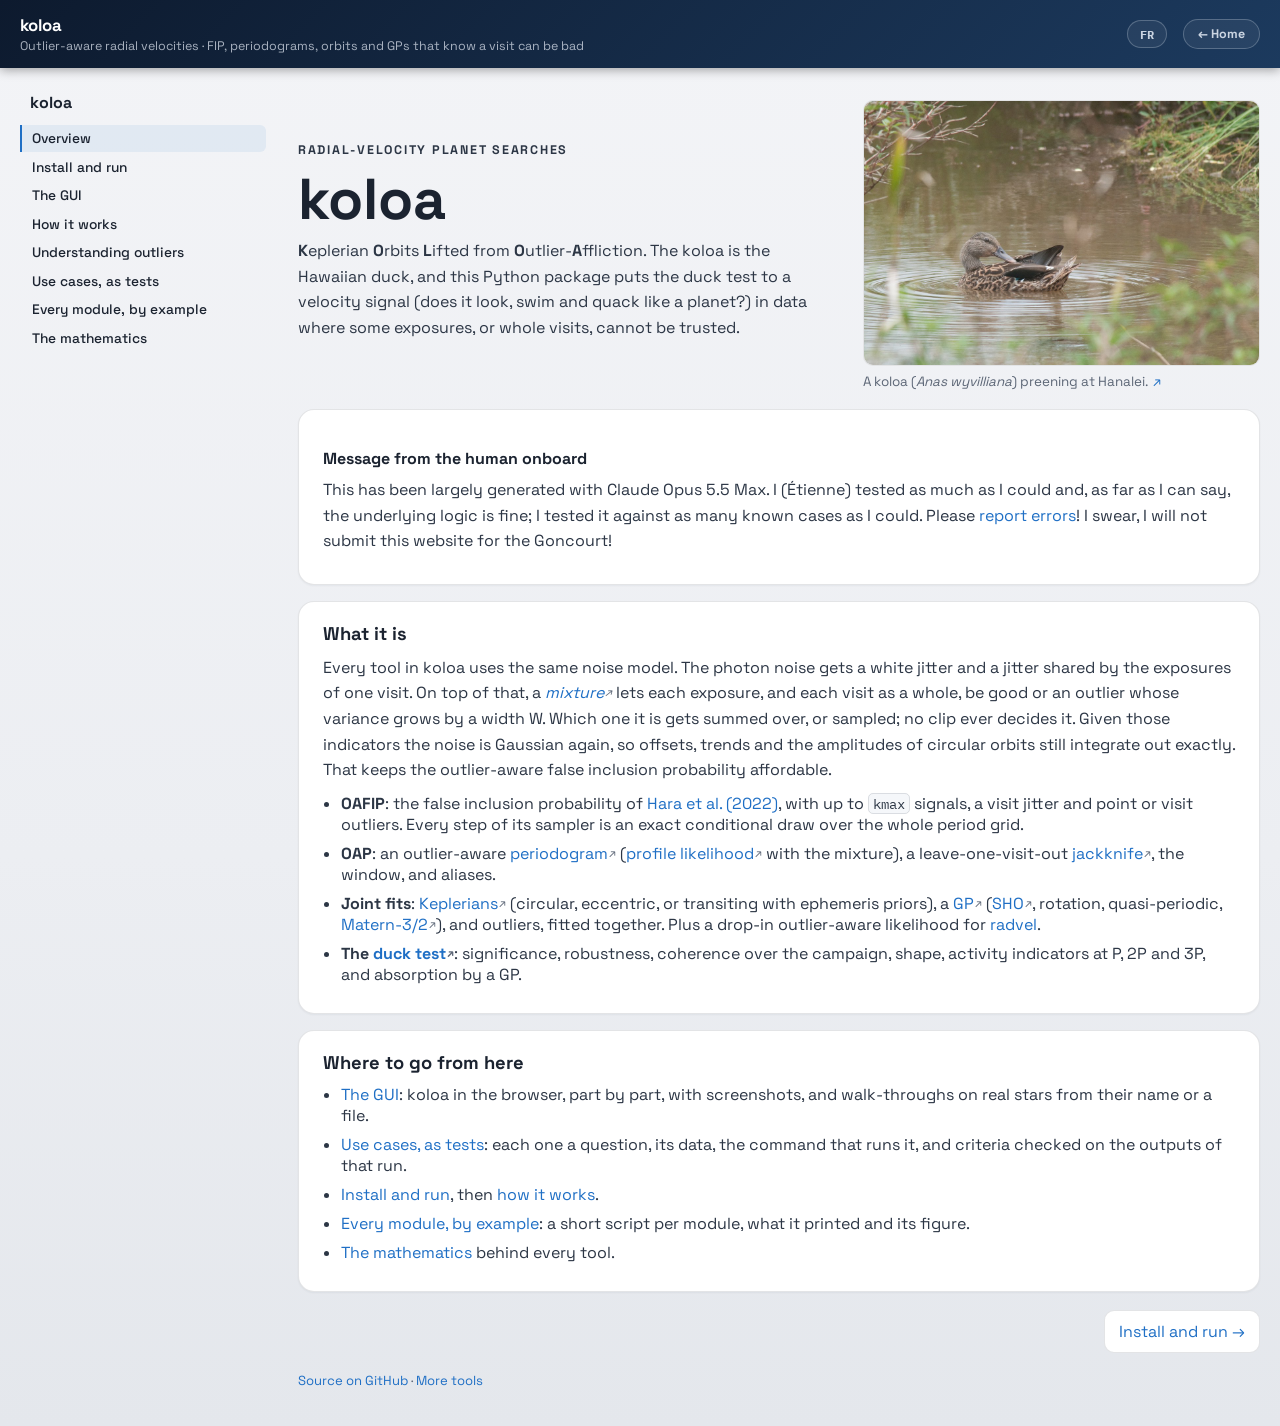
==== docs/index.html @ 3d8ac7de "A survey and a batch FIP ask the archives a gather of one star asks The cross-match of a sample now " ====
<!doctype html>
<html lang="en">
<head>
  <meta charset="utf-8">
  <meta name="viewport" content="width=device-width, initial-scale=1">
  <title>koloa: outlier-aware radial velocities</title>
  <meta name="description" content="koloa (Keplerian Orbits Lifted from Outlier-Affliction): false inclusion probabilities, periodograms and orbit fits for radial-velocity series in which some exposures or whole visits are outliers.">
  <link rel="preconnect" href="https://fonts.googleapis.com">
  <link rel="preconnect" href="https://fonts.gstatic.com" crossorigin>
  <link href="https://fonts.googleapis.com/css2?family=Space+Grotesk:wght@400;500;700&family=IBM+Plex+Mono:wght@400;500&display=swap" rel="stylesheet">
  <link rel="stylesheet" href="assets/theme.css">
  <style>
    /* ------------------------------------------------------------------
       koloa's site: light, in pale greys, with a sidebar. The fonts and the
       banner are those of the design system of the tools (assets/theme.css,
       kept as it is); its colour tokens are overridden here.
       ------------------------------------------------------------------ */
    :root {
      --bg: #eceef2;
      --bg2: #e4e7ec;
      --card: #ffffff;
      --text: #1b2330;
      --body: #2c3645;
      --muted: #5c6676;
      --accent: #1f6fc5;
      --line: rgba(27, 35, 48, 0.12);
      --soft: #f5f7fa;
      --sidebar-width: 250px;
    }
    body { background: linear-gradient(180deg, #f3f4f7 0%, var(--bg) 60%, var(--bg2) 100%);
      color: var(--text); }
    .site-banner-inner { max-width: 1500px; }
    /* the language of the page: English or French (index_fr.html) */
    .lang-link { display: inline-block; flex-shrink: 0; font: 700 0.78rem/1 "IBM Plex Mono", monospace;
      color: rgba(232, 238, 248, 0.85); padding: 7px 12px; border-radius: 999px;
      border: 1px solid rgba(232, 238, 248, 0.25); background: rgba(255, 255, 255, 0.06); }
    .lang-link:hover { color: #fff; border-color: rgba(255, 255, 255, 0.5); text-decoration: none; }
    .bg-orb { display: none; }
    /* the page: a sidebar and the content */
    .page { display: grid; grid-template-columns: var(--sidebar-width) minmax(0, 1fr); gap: 28px;
      max-width: 1500px; margin: 0 auto; padding: 0 20px; }
    .content { min-width: 0; }
    .content .hero, .content .layout, .content .footer { max-width: none; margin: 0;
      padding-left: 0; padding-right: 0; }
    .content .hero { padding-top: 32px; }
    .sidebar { position: sticky; top: 0; align-self: start; max-height: 100vh; overflow-y: auto;
      padding: 24px 4px 32px 0; font-size: 0.86rem; scrollbar-width: thin; }
    .sidebar details > summary { display: none; list-style: none; }
    .sidebar ul { list-style: none; margin: 0; padding: 0; }
    .sidebar li { margin: 0; }
    .sidebar a { display: block; color: var(--body); padding: 4px 10px; border-left: 2px solid transparent;
      border-radius: 0 6px 6px 0; line-height: 1.35; }
    .sidebar a:hover { background: rgba(31, 111, 197, 0.07); text-decoration: none; }
    .sidebar a.active { color: var(--accent); border-left-color: var(--accent);
      background: rgba(31, 111, 197, 0.08); font-weight: 500; }
    .sidebar .nav-top > li { margin: 2px 0; }
    .sidebar .nav-top > li > a { font-weight: 500; color: var(--text); }
    .sidebar .nav-sub { margin: 2px 0 8px 10px; border-left: 1px solid var(--line); }
    .sidebar .nav-sub a { font-size: 0.82rem; padding: 3px 10px; color: var(--muted); }
    .sidebar .nav-sub a.active { color: var(--accent); }
    .sidebar .nav-label { color: var(--muted); font-size: 0.66rem; letter-spacing: 0.08em;
      text-transform: uppercase; padding: 8px 10px 2px; }
    .sidebar .nav-title { font-weight: 700; font-size: 1rem; padding: 0 10px 10px; color: var(--text); }
    @media (max-width: 900px) {
      .page { grid-template-columns: minmax(0, 1fr); gap: 0; padding: 0 16px; }
      .sidebar { position: static; max-height: none; padding: 12px 0 0; }
      .sidebar details { background: var(--card); border: 1px solid var(--line); border-radius: 12px;
        padding: 6px 8px; }
      .sidebar details > summary { display: block; cursor: pointer; font-weight: 500; padding: 6px 4px; }
      .sidebar .nav-title { display: none; }
    }
    /* cards, text and figures */
    .card { background: var(--card); border: 1px solid var(--line); backdrop-filter: none;
      box-shadow: 0 1px 2px rgba(20, 30, 50, 0.05); min-width: 0; scroll-margin-top: 12px; }
    .card h2 { margin: 0 0 8px; font-size: 1.12rem; color: var(--text); }
    .card h3 { margin: 16px 0 6px; font-size: 0.95rem; color: var(--text); }
    .card p { color: var(--body); line-height: 1.6; margin: 0 0 10px; }
    .card p.hint, .hint { color: var(--muted); }
    .feature-list li { color: var(--body); }
    .subtitle { color: var(--muted); }
    .mono, code { font-family: "IBM Plex Mono", monospace; font-size: 0.9em; }
    p code, li code, .mono { background: var(--soft); border: 1px solid var(--line); border-radius: 5px;
      padding: 0 4px; }
    .codeblock { background: var(--soft); border: 1px solid #d6dde6; color: var(--text); font-size: 0.84rem; }
    .codeblock .c { color: #6b7686; }
    /* a link to a definition (Wikipedia) carries a small arrow */
    a[href*="wikipedia.org"]::after { content: "\2197"; font-size: 0.72em; margin-left: 1px;
      vertical-align: 2px; color: var(--muted); }
    figure.lecture-figure img, .lecture-figure img { width: 100%; height: auto; border-radius: 10px;
      border: 1px solid var(--line); background: #ffffff; cursor: zoom-in; }
    figure.lecture-figure figcaption, .lecture-figure figcaption { color: var(--muted); font-size: 0.84rem;
      margin-top: 6px; line-height: 1.45; }
    .two-figs { display: grid; grid-template-columns: repeat(2, minmax(0, 1fr)); gap: 12px; }
    .three-figs { display: grid; grid-template-columns: repeat(3, minmax(0, 1fr)); gap: 12px;
      align-items: start; }
    .stat { background: var(--soft); border: 1px solid var(--line); }
    .stat .label { text-transform: uppercase; letter-spacing: 0.08em; font-size: 0.72rem;
      color: var(--muted); }
    .stat .value { font-family: "IBM Plex Mono", monospace; font-size: 1.25rem; margin-top: 4px;
      color: var(--text); }
    .stat .note { color: var(--muted); font-size: 0.78rem; margin-top: 2px; }
    table.koloa { width: 100%; border-collapse: collapse; font-size: 0.9rem; color: var(--body); }
    table.koloa th, table.koloa td { text-align: left; padding: 6px 8px;
      border-bottom: 1px solid var(--line); vertical-align: top; }
    table.koloa th { color: var(--muted); font-weight: 500; }
    table.koloa td.num { font-family: "IBM Plex Mono", monospace; white-space: nowrap; }
    .table-wrap { overflow-x: auto; }
    .verdict { border-left: 3px solid var(--accent); padding: 8px 12px; margin: 10px 0;
      background: var(--soft); border-radius: 0 8px 8px 0; color: var(--body); }
    .flag { font-family: "IBM Plex Mono", monospace; font-size: 0.82rem; }
    .text-fig { display: grid; grid-template-columns: minmax(0, 1.25fr) minmax(0, 1fr); gap: 20px; align-items: start; }
    /* the mathematics card: display equations scroll inside their panel */
    .math-panel .katex-display { overflow-x: auto; overflow-y: hidden; padding: 4px 0; margin: 10px 0; }
    .math-panel .katex { font-size: 1.05em; }
    .math-panel p { max-width: 90ch; }
    .hero-with-photo { display: grid; grid-template-columns: minmax(0, 1.35fr) minmax(0, 1fr); gap: 28px;
      align-items: center; }
    .hero-photo { margin: 0; }
    .hero-photo img { width: 100%; height: auto; display: block; border-radius: 14px;
      border: 1px solid var(--line); cursor: zoom-in; }
    .hero-photo figcaption { color: var(--muted); font-size: 0.8rem; margin-top: 6px; line-height: 1.45; }
    .hero-pick[hidden] { display: none; }
    .human-note { border-left: 4px solid var(--accent); }
    .human-note h3 { margin-top: 0; }
    .photo-source { text-decoration: none; margin-left: 2px; }
    .photo-source:hover { text-decoration: none; color: var(--accent); }
    @media (max-width: 720px) { .hero-with-photo { grid-template-columns: minmax(0, 1fr); gap: 16px; } }
    @media (max-width: 1100px) { .layout { grid-template-columns: repeat(2, minmax(0, 1fr)); }
      .span-3 { grid-column: span 2; } }
    @media (max-width: 720px) {
      .layout { grid-template-columns: minmax(0, 1fr); }
      .span-2, .span-3 { grid-column: span 1; }
      .two-figs, .three-figs, .text-fig { grid-template-columns: minmax(0, 1fr); }
    }
    /* tabs (assets/tabs.js; without it every panel shows, one under another) */
    .ex-tablist { display: flex; flex-wrap: wrap; gap: 6px; margin: 6px 0 16px; padding: 3px; }
    .ex-tabs:not(.ex-ready) .ex-tablist { display: none; }
    .ex-tablist [role="tab"] { flex: 0 0 auto; padding: 6px 12px; border-radius: 999px;
      border: 1px solid var(--line); background: var(--soft); color: var(--body);
      font: 500 0.8rem/1.2 "IBM Plex Mono", monospace; white-space: nowrap; cursor: pointer; }
    .ex-tablist [role="tab"]:hover { color: var(--accent); border-color: rgba(31, 111, 197, 0.5); }
    .ex-tablist [role="tab"][aria-selected="true"] { color: #ffffff; background: var(--accent);
      border-color: var(--accent); }
    .ex-tablist [role="tab"]:focus-visible { outline: 2px solid var(--accent); outline-offset: 2px; }
    .ex-panel:focus-visible { outline: 2px solid rgba(31, 111, 197, 0.35); outline-offset: 4px; }
    .ex-panel { min-width: 0; border-radius: 6px; }
    .ex-panel[hidden] { display: none; }
    .ex-panel + .ex-panel { margin-top: 28px; padding-top: 18px; border-top: 1px solid var(--line); }
    .ex-ready .ex-panel + .ex-panel { margin-top: 0; padding-top: 0; border-top: 0; }
    .ex-panel h2 code { color: var(--accent); margin-right: 4px; background: none; border: 0; padding: 0; }
    .ex-label { display: flex; justify-content: space-between; align-items: baseline; gap: 12px;
      margin: 14px 0 6px; color: var(--muted); font-size: 0.72rem; letter-spacing: 0.08em;
      text-transform: uppercase; }
    .ex-label a, .ex-label .ex-meta { font-family: "IBM Plex Mono", monospace; font-size: 0.78rem;
      letter-spacing: 0; text-transform: none; overflow-wrap: anywhere; text-align: right; }
    .ex-code { font-size: 0.8rem; }
    .ex-code code { font-size: inherit; background: none; border: 0; padding: 0; }
    .ex-output { margin: 0; padding: 10px 12px; border-radius: 10px; overflow-x: auto;
      background: rgba(31, 111, 197, 0.04); border: 1px dashed rgba(31, 111, 197, 0.35);
      color: var(--text); font: 0.78rem/1.5 "IBM Plex Mono", monospace; }
    .ex-output.ex-failed { border-color: rgba(179, 38, 30, 0.6); background: rgba(179, 38, 30, 0.05); }
    .ex-line { display: block; white-space: pre-wrap; overflow-wrap: anywhere;
      padding-left: 2ch; text-indent: -2ch; }
    .ex-line.ts { padding-left: 21ch; text-indent: -21ch; }
    .ex-ts { color: #8a94a3; }
    .ex-figure { margin-top: 16px; }
    /* one page at a time (assets/site.js; without it every page shows) */
    .view { background: var(--card); border: 1px solid var(--line); border-radius: 16px;
      padding: 24px 28px 28px; margin: 24px 0 0; box-shadow: 0 1px 2px rgba(20, 30, 50, 0.05); min-width: 0; }
    .view[hidden] { display: none; }
    .view > h2 { font-size: 1.45rem; line-height: 1.25; margin: 0 0 14px; color: var(--text); }
    .view h3 { margin: 18px 0 8px; font-size: 1rem; color: var(--text); }
    .view p { color: var(--body); line-height: 1.6; margin: 0 0 10px; }
    .view-overview { background: none; border: 0; box-shadow: none; padding: 0; }
    .view-overview .hero { padding: 8px 0 18px; }
    .view-card { background: var(--card); border: 1px solid var(--line); border-radius: 16px;
      padding: 20px 24px; margin: 0 0 16px; box-shadow: 0 1px 2px rgba(20, 30, 50, 0.05); }
    .view-card h2 { font-size: 1.15rem; margin: 0 0 10px; }
    .crumb { margin: 0 0 4px; font-size: 0.72rem; letter-spacing: 0.08em; text-transform: uppercase; }
    .crumb a { color: var(--muted); }
    .page-index { list-style: none; margin: 16px 0 0; padding: 0; display: grid; gap: 8px; }
    .page-index li { display: grid; grid-template-columns: minmax(10em, 15em) minmax(0, 1fr) auto; gap: 14px;
      align-items: baseline; padding: 10px 14px; border: 1px solid var(--line); border-radius: 10px;
      background: var(--soft); }
    .page-index li > span { color: var(--muted); font-size: 0.9rem; line-height: 1.45; }
    .page-index li > a { font-weight: 500; }
    .page-index .page-index-label { display: block; border: 0; background: none; padding: 12px 2px 0;
      color: var(--muted); font-size: 0.7rem; letter-spacing: 0.08em; text-transform: uppercase; }
    .page-index code { background: none; border: 0; padding: 0; }
    .page-index .uc-badge { grid-row: auto; }
    .pager { display: flex; justify-content: space-between; gap: 12px; margin: 18px 0 0; }
    .pager a { padding: 10px 14px; border: 1px solid var(--line); border-radius: 10px; background: var(--card);
      color: var(--accent); max-width: 48%; }
    .pager a:hover { border-color: rgba(31, 111, 197, 0.45); text-decoration: none; }
    .pager a[aria-hidden] { visibility: hidden; }
    .paged .sidebar .nav-group:not(.open) .nav-sub { display: none; }
    @media (max-width: 720px) {
      .page-index li { grid-template-columns: minmax(0, 1fr); gap: 4px; }
      .view { padding: 18px 16px 20px; }
      .view > h2 { font-size: 1.25rem; }
    }
    /* the use cases, each opening on its test (docs/usecases.py) */
    .uc-group { align-self: center; color: var(--muted); font-size: 0.68rem; letter-spacing: 0.08em;
      text-transform: uppercase; padding: 0 2px 0 10px; white-space: nowrap; }
    .uc-group:first-child { padding-left: 2px; }
    .uc-spec { border: 1px solid var(--line); border-radius: 10px; padding: 10px 14px 6px;
      background: var(--soft); margin: 0 0 6px; }
    .uc-row { display: grid; grid-template-columns: 6.5em minmax(0, 1fr); gap: 12px; padding: 5px 0;
      align-items: baseline; color: var(--body); line-height: 1.5; }
    .uc-key { color: var(--muted); font-size: 0.7rem; letter-spacing: 0.08em; text-transform: uppercase; }
    .uc-row code { color: var(--accent); overflow-wrap: anywhere; background: none; border: 0; padding: 0; }
    .uc-kind { display: inline-block; font: 500 0.68rem/1.4 "IBM Plex Mono", monospace; padding: 0 7px;
      margin-right: 6px; border-radius: 999px; border: 1px solid var(--line); text-transform: uppercase;
      letter-spacing: 0.06em; color: #4a5566; background: #ffffff; vertical-align: 1px; }
    .uc-kind.uc-real { color: #7a4f00; border-color: rgba(176, 116, 0, 0.45); background: #fff8e6; }
    .uc-score { font-family: "IBM Plex Mono", monospace; font-size: 0.85rem; color: var(--text); }
    .uc-criteria { list-style: none; margin: 4px 0 0; padding: 0; }
    .uc-criteria li { display: grid; grid-template-columns: 5.4em minmax(0, 1fr); column-gap: 12px;
      padding: 8px 0; border-top: 1px solid var(--line); }
    .uc-crit { color: var(--text); line-height: 1.45; }
    .uc-measured { grid-column: 2; color: var(--muted); font-size: 0.85rem; margin-top: 3px; line-height: 1.45; }
    .uc-badge { grid-row: span 2; align-self: start; text-align: center; white-space: nowrap;
      font: 500 0.72rem/1.5 "IBM Plex Mono", monospace; padding: 1px 6px; border-radius: 6px; }
    .uc-pass { color: #146c2e; background: #e7f5ec; border: 1px solid #98d3ab; }
    .uc-fail { color: #a52a1f; background: #fdecea; border: 1px solid #f0a49b; }
    .uc-info { color: #4a5566; background: #eef1f5; border: 1px solid var(--line); }
    .uc-results { margin: 20px 0 8px; color: var(--muted); font-size: 0.7rem; letter-spacing: 0.08em;
      text-transform: uppercase; border-top: 1px solid var(--line); padding-top: 12px; }
    .uc-sub { margin: 18px 0 8px; font-size: 0.92rem; color: var(--text); }
    .uc-panel figure.lecture-figure { margin: 12px 0; }
    /* the screenshots of the GUI (its page is dark) */
    .lecture-figure img.shot { border: 1px solid var(--line); border-radius: 10px; background: #0b1526; }
    .gui-panel figure.lecture-figure { margin: 14px 0; }
    .gui-panel ol, .gui-panel ul { line-height: 1.6; }
    @media (max-width: 720px) {
      .uc-row { grid-template-columns: minmax(0, 1fr); gap: 2px; }
      .uc-criteria li { grid-template-columns: minmax(0, 1fr); row-gap: 4px; }
      .uc-badge { grid-row: auto; justify-self: start; }
      .uc-measured { grid-column: 1; }
      .ex-tablist { flex-wrap: nowrap; overflow-x: auto; overscroll-behavior-x: contain;
        scrollbar-width: thin; margin: 4px 0 12px; padding: 4px 3px 8px; }
      .ex-line.ts { padding-left: 4ch; text-indent: -4ch; }
    }
  </style>
  <!-- the equations of the mathematics card (KaTeX, rendered in the browser) -->
  <link rel="stylesheet" href="https://cdn.jsdelivr.net/npm/katex@0.16.11/dist/katex.min.css">
  <script defer src="https://cdn.jsdelivr.net/npm/katex@0.16.11/dist/katex.min.js"></script>
  <script defer src="https://cdn.jsdelivr.net/npm/katex@0.16.11/dist/contrib/auto-render.min.js"
    onload="renderMathInElement(document.getElementById('content'), {delimiters: [{left: '\\[', right: '\\]', display: true}, {left: '\\(', right: '\\)', display: false}], throwOnError: false})"></script>
</head>
<body>
  <div class="site-banner">
    <div class="site-banner-inner">
      <div class="site-banner-text">
        <h2>koloa</h2>
        <p>Outlier-aware radial velocities &middot; FIP, periodograms, orbits and GPs that know a visit can be bad</p>
      </div>
      <a href="index_fr.html" class="lang-link" hreflang="fr" lang="fr" title="Version française">FR</a>
      <a href="https://eartigau.github.io/" class="home-link">&larr; Home</a>
    </div>
  </div>

  <div class="page">
  <nav class="sidebar" aria-label="Sections of the page">
    <details class="nav" open>
      <summary>Sections</summary>
      <!--AUTO:sidebar--><div class="nav-title">koloa</div>
<ul class="nav-top">
<li><a href="#overview">Overview</a></li>
<li><a href="#install">Install and run</a></li>
<li class="nav-group" data-group="gui"><a href="#gui">The GUI</a><ul class="nav-sub"><li class="nav-label">the page, part by part</li><li><a href="#gui-panel-start">Starting it</a></li><li><a href="#gui-panel-star">The star</a></li><li><a href="#gui-panel-velocities">The velocities</a></li><li><a href="#gui-panel-gather">Gathering the archives</a></li><li><a href="#gui-panel-quickfip">The quick FIP</a></li><li><a href="#gui-panel-folds">The folds</a></li><li><a href="#gui-panel-tess">A transit in TESS</a></li><li><a href="#gui-panel-report">The report and the script</a></li><li><a href="#gui-panel-remembered">Remembered targets</a></li><li><a href="#gui-panel-batch">The batch FIP</a></li><li><a href="#gui-panel-survey">A survey, and its batch on a server</a></li><li class="nav-label">walk-throughs</li><li><a href="#gui-walk-gj436">GJ 436 from its name</a></li><li><a href="#gui-walk-batch">Five stars in one batch</a></li><li><a href="#gui-walk-file">A file of your own</a></li></ul></li>
<li><a href="#how">How it works</a></li>
<li><a href="#outliers">Understanding outliers</a></li>
<li class="nav-group" data-group="usecases"><a href="#usecases">Use cases, as tests</a><ul class="nav-sub"><li class="nav-label">simulated</li><li><a href="#uc-panel-nofalse">No planet</a></li><li><a href="#uc-panel-recovery">A planet behind outliers</a></li><li><a href="#uc-panel-posterior">Orbit posteriors</a></li><li><a href="#uc-panel-twoplanets">Two planets</a></li><li><a href="#uc-panel-gpjoint">Activity and a planet</a></li><li><a href="#uc-panel-contamination">How many outliers</a></li><li><a href="#uc-panel-completeness">Recovery maps</a></li><li><a href="#uc-panel-campaign">The campaign</a></li><li><a href="#uc-panel-acceleration">A star's acceleration</a></li><li class="nav-label">real stars</li><li><a href="#uc-panel-toi2120">TOI-2120 b</a></li><li><a href="#uc-panel-dace">HD 69830 from DACE</a></li><li><a href="#uc-panel-kepler21">Kepler-21 b</a></li><li><a href="#uc-panel-gl725">GL 725 A and B</a></li><li><a href="#uc-panel-rotation">Rotation from DTEMP</a></li><li><a href="#uc-panel-mdwarfs">M dwarfs, PCA2D</a></li></ul></li>
<li class="nav-group" data-group="examples"><a href="#examples">Every module, by example</a><ul class="nav-sub"><li><a href="#ex-panel-data">data</a></li><li><a href="#ex-panel-simulate">simulate</a></li><li><a href="#ex-panel-periodogram">periodogram</a></li><li><a href="#ex-panel-fip">fip</a></li><li><a href="#ex-panel-fit">fit</a></li><li><a href="#ex-panel-instruments">instruments</a></li><li><a href="#ex-panel-diagnostics">diagnostics</a></li><li><a href="#ex-panel-outliers">outliers</a></li><li><a href="#ex-panel-plotting">plotting</a></li><li><a href="#ex-panel-analyze">analyze</a></li><li><a href="#ex-panel-completeness">completeness</a></li><li><a href="#ex-panel-secular">secular</a></li><li><a href="#ex-panel-gp">gp</a></li><li><a href="#ex-panel-kepler">kepler</a></li><li><a href="#ex-panel-weights">weights</a></li><li><a href="#ex-panel-radvel_bridge">radvel_bridge</a></li><li><a href="#ex-panel-doppler">doppler</a></li><li><a href="#ex-panel-log">log</a></li><li><a href="#ex-panel-noise">noise</a></li><li><a href="#ex-panel-linear">linear</a></li></ul></li>
<li class="nav-group" data-group="math"><a href="#math">The mathematics</a><ul class="nav-sub"><li><a href="#math-panel-noise">The noise model</a></li><li><a href="#math-panel-fip">The FIP</a></li><li><a href="#math-panel-evidence">Linear evidence</a></li><li><a href="#math-panel-sampler">The sampler</a></li><li><a href="#math-panel-oap">Periodogram and folding</a></li><li><a href="#math-panel-orbits">Orbits and MCMC</a></li><li><a href="#math-panel-many">Many outliers</a></li><li><a href="#math-panel-secular">Secular acceleration</a></li><li><a href="#math-panel-instruments">Several instruments</a></li></ul></li>
</ul><!--/AUTO-->
    </details>
  </nav>
  <main class="content" id="content">

    <section class="view view-overview" id="overview" data-title="Overview">
  <header class="hero hero-with-photo">
    <div class="hero-text">
    <p class="eyebrow">Radial-velocity planet searches</p>
    <h1>koloa</h1>
    <p class="subtitle"><strong>K</strong>eplerian <strong>O</strong>rbits <strong>L</strong>ifted from <strong>O</strong>utlier-<strong>A</strong>ffliction.
    The koloa is the Hawaiian duck, and this Python package puts the duck test to a velocity signal
    (does it look, swim and quack like a planet?) in data where some exposures, or whole visits, cannot be trusted.</p>
    </div>
    <!-- three photos of one checklist; assets/site.js shows one at random -->
    <div class="hero-photos">
    <figure class="hero-photo hero-pick lecture-figure">
      <img src="assets/koloa_ML29632631.jpg" width="1200" height="800"
           alt="A koloa, the Hawaiian duck, in flight with its bill open">
      <figcaption>A koloa (<i>Anas wyvilliana</i>) in flight over Hanalei, quacking. <a class="photo-source" href="https://ebird.org/checklist/S24309944" target="_blank" rel="noopener" title="The eBird checklist of these photos" aria-label="The eBird checklist of these photos">&#8599;</a></figcaption>
    </figure>
    <figure class="hero-photo hero-pick lecture-figure" hidden>
      <img src="assets/koloa_ML29632641.jpg" width="1200" height="800" loading="lazy"
           alt="A koloa, the Hawaiian duck, preening on the water">
      <figcaption>A koloa (<i>Anas wyvilliana</i>) preening at Hanalei. <a class="photo-source" href="https://ebird.org/checklist/S24309944" target="_blank" rel="noopener" title="The eBird checklist of these photos" aria-label="The eBird checklist of these photos">&#8599;</a></figcaption>
    </figure>
    <figure class="hero-photo hero-pick lecture-figure" hidden>
      <img src="assets/koloa_ML29632651.jpg" width="1200" height="800" loading="lazy"
           alt="A koloa, the Hawaiian duck, swimming below bare branches">
      <figcaption>A koloa (<i>Anas wyvilliana</i>) swimming at Hanalei. <a class="photo-source" href="https://ebird.org/checklist/S24309944" target="_blank" rel="noopener" title="The eBird checklist of these photos" aria-label="The eBird checklist of these photos">&#8599;</a></figcaption>
    </figure>
    </div>
  </header>
      <div class="view-card human-note">
        <h3>Message from the human onboard</h3>
        <p>This has been largely generated with Claude Opus 5.5 Max. I (Étienne) tested as much as I could
        and, as far as I can say, the underlying logic is fine; I tested it against as many known cases as I
        could. Please <a href="https://github.com/eartigau/koloa/issues" target="_blank" rel="noopener">report
        errors</a>! I swear, I will not submit this website for the Goncourt!</p>
      </div>
      <div class="view-card">
        <h2>What it is</h2>
        <p>Every tool in koloa uses the same noise model. The photon noise gets a white jitter and a jitter
      shared by the exposures of one visit. On top of that, a <em><a href="https://en.wikipedia.org/wiki/Mixture_model" target="_blank" rel="noopener">mixture</a></em> lets each exposure, and each
      visit as a whole, be good or an outlier whose variance grows by a width W. Which one it is gets summed
      over, or sampled; no clip ever decides it. Given those indicators the noise is Gaussian again, so
      offsets, trends and the amplitudes of circular orbits still integrate out exactly.
      That keeps the outlier-aware false inclusion probability affordable.</p>
      <ul class="feature-list">
        <li><strong>OAFIP</strong>: the false inclusion probability of <a href="https://doi.org/10.1051/0004-6361/202140543" target="_blank" rel="noopener">Hara et al. (2022)</a>, with up to
          <span class="mono">kmax</span> signals, a visit jitter and point or visit outliers. Every step
          of its sampler is an exact conditional draw over the whole period grid.</li>
        <li><strong>OAP</strong>: an outlier-aware <a href="https://en.wikipedia.org/wiki/Least-squares_spectral_analysis" target="_blank" rel="noopener">periodogram</a> (<a href="https://en.wikipedia.org/wiki/Likelihood_function#Profile_likelihood" target="_blank" rel="noopener">profile likelihood</a> with the mixture), a
          leave-one-visit-out <a href="https://en.wikipedia.org/wiki/Jackknife_resampling" target="_blank" rel="noopener">jackknife</a>, the window, and aliases.</li>
        <li><strong>Joint fits</strong>: <a href="https://en.wikipedia.org/wiki/Kepler_orbit" target="_blank" rel="noopener">Keplerians</a> (circular, eccentric, or transiting with ephemeris
          priors), a <a href="https://en.wikipedia.org/wiki/Gaussian_process" target="_blank" rel="noopener">GP</a> (<a href="https://en.wikipedia.org/wiki/Harmonic_oscillator#Damped_harmonic_oscillator" target="_blank" rel="noopener">SHO</a>, rotation, quasi-periodic, <a href="https://en.wikipedia.org/wiki/Mat%C3%A9rn_covariance_function" target="_blank" rel="noopener">Matern-3/2</a>), and outliers, fitted together.
          Plus a drop-in outlier-aware likelihood for <a href="https://radvel.readthedocs.io/" target="_blank" rel="noopener">radvel</a>.</li>
        <li><strong>The <a href="https://en.wikipedia.org/wiki/Duck_test" target="_blank" rel="noopener">duck test</a></strong>: significance, robustness, coherence over the campaign, shape,
          activity indicators at P, 2P and 3P, and absorption by a GP.</li>
      </ul>
      </div>
      <div class="view-card">
        <h2>Where to go from here</h2>
        <ul class="feature-list">
          <li><a href="#gui">The GUI</a>: koloa in the browser, part by part, with screenshots, and walk-throughs on
            real stars from their name or a file.</li>
          <li><a href="#usecases">Use cases, as tests</a>: each one a question, its data, the command that runs it, and
            criteria checked on the outputs of that run.</li>
          <li><a href="#install">Install and run</a>, then <a href="#how">how it works</a>.</li>
          <li><a href="#examples">Every module, by example</a>: a short script per module, what it printed and its figure.</li>
          <li><a href="#math">The mathematics</a> behind every tool.</li>
        </ul>
      </div>
    </section>

    <section class="view" id="install" data-title="Install and run">
      <h2>Install and run</h2>
      <p>koloa needs numpy, scipy and matplotlib. emcee (posteriors) and radvel (the bridge) are optional and are
      imported only when used. The editable install also puts a <span class="mono">koloa</span> command on your
      path.</p>
      <div class="codeblock"><span class="c"># get the code and install it in place (an edit of the source takes effect</span>
<span class="c">#   at once)</span>
git clone https://github.com/eartigau/koloa.git
cd koloa
pip install -e .
<span class="c"># optional: emcee samples the posteriors (koloa.mcmc_orbits); radvel is</span>
<span class="c">#   only needed by koloa&#x27;s bridge to it</span>
pip install emcee radvel</div>
      <p>One call runs the periodograms, every FIP, a fit, the duck test and every figure, on an LBL
      <span class="mono">.rdb</span> or a csv (rjd, vrad, svrad and the indicators with their errors):</p>
      <div class="codeblock"><span class="c"># the whole analysis of one series, every figure written to the folder</span>
<span class="c">#   kepler21/: the periodograms, the FIPs, a fit, the duck test; --kmax 3:</span>
<span class="c">#   the FIP considers up to three signals at once (here the public HARPS-N</span>
<span class="c">#   velocities of Kepler-21, from DACE)</span>
koloa data/kepler21_harpsn_dace_drs3.3.12.csv --outdir kepler21 --kmax 3</div>
      <p>The detailed analysis goes further, from one LBL <span class="mono">.rdb</span>: who the star is
      (SIMBAD), its known planets (the NASA Exoplanet Archive, every published solution), more velocities
      from DACE (the public ones of every other instrument, merged with the file), the FIP of every
      instrument together in two passes, the signals set against the known planets, the activity indicators,
      the duck test, and <a href="#outliers">why each outlier is one</a>:</p>
      <div class="codeblock"><span class="c"># everything koloa can say about a star, from one file: the report, a JSON</span>
<span class="c">#   summary and the figures in star/; --target names the star when the</span>
<span class="c">#   OBJECT column does not; --no-dace, --no-archive to stay offline; DACE</span>
<span class="c">#   answers from some networks only, and the analysis goes on without it</span>
koloa star.rdb --detailed --outdir star</div>
      <p>From Python:</p>
      <div class="codeblock">import koloa

<span class="c"># a series: an LBL .rdb, or a csv with rjd, vrad and svrad (and indicators</span>
<span class="c">#   with their errors); add inst=&#x27;inst&#x27; when a column gives the instrument</span>
<span class="c">#   of each velocity</span>
data = koloa.RVData.from_csv(&#x27;series.rdb&#x27;, name=&#x27;My star&#x27;)

<span class="c"># the outlier-aware FIP: up to kmax signals at once, with a white and a</span>
<span class="c">#   visit jitter; outliers=&#x27;both&#x27; lets single exposures and whole visits</span>
<span class="c">#   be outliers</span>
fip = koloa.oafip(data, kmax=3, outliers=&#x27;both&#x27;)
print(fip.summary())       <span class="c"># the number of signals, the best intervals</span>

<span class="c"># the duck test of the best interval: significance, robustness, coherence</span>
<span class="c">#   over the campaign, shape, activity indicators, absorption by a GP</span>
report = koloa.duck_test(data, period=fip.best()[&#x27;period&#x27;], fipres=fip)
print(report.text())</div>
      <p>In the browser, the same and more (<a href="#gui">The GUI</a>), and the archives of a star from its
      name:</p>
      <div class="codeblock"><span class="c"># koloa in a web page served by this machine: a star by its name, its</span>
<span class="c">#   archives, your files, the quick FIP, the folds, a transit in TESS, the</span>
<span class="c">#   report, a batch of many files (koloanui is the same, in one word)</span>
koloa --gui

<span class="c"># what is public about a star, in archives/GJ_436/: DACE (with your key,</span>
<span class="c">#   what your account may see), CARMENES DR1, the velocities published on</span>
<span class="c">#   VizieR (Keck HIRES, the APF, the Lick Hamilton, HARPS by SERVAL, the</span>
<span class="c">#   star&#x27;s papers), every TESS sector, and the light curves of Kepler, K2</span>
<span class="c">#   and CoRoT when the star lay in their fields</span>
koloa &quot;GJ 436&quot; --gather archives</div>
    </section>

    <section class="view" id="gui" data-title="The GUI">
      <h2>The GUI: koloa in the browser</h2>
      <p><code>koloa --gui</code> opens koloa in a web page served by this machine: a star by its name, its
      archives gathered, your files of velocities, a quick FIP of what is plotted, folds and orbits, a transit
      looked for in TESS, the detailed report and a script of the analysis, one target after another or many at
      once. Every run is the command line the page shows, word for word, in a process of its own; nothing is
      done that the command line cannot do, and the page is a way to look before choosing what to run.</p>
      <p>Each part of the page has its own page here, with screenshots and what every control does; the
      walk-throughs then follow real stars from start to end. The screenshots are of public data only: the
      archives were gathered without a DACE key, and the files are public HARPS velocities. Every <span
      class="mono">(i)</span> of the GUI opens the full explanation of its control; these pages say why, and
      what to look at.</p>
      <ul class="page-index">
        <li class="page-index-label">the page, part by part</li>
        <li><a href="#gui-panel-start">Starting it</a><span>The command, the four tabs, the language, the help of every control.</span></li>
        <li><a href="#gui-panel-star">The star</a><span>SIMBAD, its known planets and TOIs, its mass, radius and temperature; the star of a file from its APERO name.</span></li>
        <li><a href="#gui-panel-velocities">The velocities</a><span>Your files and the archives, the plot of the series, the instruments kept or left out, the zero of each.</span></li>
        <li><a href="#gui-panel-gather">Gathering the archives</a><span>DACE, CARMENES DR1, VizieR source by source, TESS, Kepler, K2 and CoRoT; the runs and their logs.</span></li>
        <li><a href="#gui-panel-quickfip">The quick FIP</a><span>The FIP of what is plotted, in two passes; each instrument's own; the acceleration of the star.</span></li>
        <li><a href="#gui-panel-folds">The folds</a><span>Sinusoid or Keplerian at a peak, a known planet or a transit; m sin i and the equilibrium temperature; the residuals.</span></li>
        <li><a href="#gui-panel-tess">A transit in TESS</a><span>The light curve high-passed and folded at each signal, the box fitted, whether a transit is plausible.</span></li>
        <li><a href="#gui-panel-report">The report and the script</a><span>The detailed report and its options; the analysis as a commented script, its data with it.</span></li>
        <li><a href="#gui-panel-remembered">Remembered targets</a><span>A result kept, with its data, to come back to.</span></li>
        <li><a href="#gui-panel-batch">The batch FIP</a><span>Many files at once: their stars, their best peaks, their accelerations, their transits.</span></li>
        <li><a href="#gui-panel-survey">A survey, and its batch on a server</a><span>A sample from SIMBAD by its constraints, what the archives have of it, its batch packed for another machine, with a README that says how to run it there.</span></li>
        <li class="page-index-label">walk-throughs</li>
        <li><a href="#gui-walk-gj436">GJ 436 from its name</a><span>No file at all: its public archives, its planet found, its orbit, its transit in TESS.</span></li>
        <li><a href="#gui-walk-batch">Five stars in one batch</a><span>Five files of public HARPS velocities in one run: their stars, their best peaks, their transits.</span></li>
        <li><a href="#gui-walk-file">A file of your own</a><span>The star found from the file, the archives put with it, the copies of the same spectra told apart.</span></li>
      </ul>
    </section>

    <section class="view gui-panel" id="gui-panel-start" data-group="gui" data-title="Starting it">
      <p class="crumb"><a href="#gui">The GUI</a></p>
      <h2>Starting it</h2>
      <div class="codeblock"><span class="c"># the page in your browser, served on 127.0.0.1 only (the next free port</span>
<span class="c">#   from 8765); Ctrl-C stops it, and the runs it started</span>
koloa --gui

<span class="c"># the same, in one word</span>
koloanui</div>
      <p>The server runs from the folder you start it in: relative paths (the archives folder, the report folder,
      your files) start there, and the page says where. It answers this machine only and runs nothing but koloa.
      After an update of koloa, start it again: the page and the server go together.</p>
      <p>The page has four tabs. <b>Analysis</b> is one star: its name, its velocities, the quick FIP, the
      folds, a transit in TESS, the archives to gather and the detailed report. <b>Remembered targets</b> lists
      the results kept, each to be recalled as it was. <b>Batch FIP</b> runs the quick FIP of many files, one after
      the other, into a table. <b>Survey</b> starts from a sample of stars asked of SIMBAD, and makes their batch,
      here or for a server. <b>New target</b>, at the top, empties the page as a new session would (a run that
      still runs goes on); <b>EN/FR</b> switches the language of the page, and it is kept.</p>
      <figure class="lecture-figure">
        <img class="shot" src="figures/gui/help.png" alt="A help bubble of the GUI, the explanation of the transit search">
        <figcaption>Every control has an <span class="mono">(i)</span>: under the cursor, or a click, the
        whole of what it does, what to enter and its default, in the language of the page.</figcaption>
      </figure>
    </section>

    <section class="view gui-panel" id="gui-panel-star" data-group="gui" data-title="The star">
      <p class="crumb"><a href="#gui">The GUI</a></p>
      <h2>The star</h2>
      <p>Its SIMBAD name: GJ 436, Ross 905, HD 69830, TOI-700 or TIC 307210830 all work. Resolve (or Enter)
      asks the CDS for its identifiers, position, TIC and Gaia DR3 numbers and aliases, then the NASA Exoplanet
      Archive and exoplanet.eu for its known planets, and TESS for its TOIs. The answer is kept on disk (in its
      archives folder once gathered), and the page reads it from there the next time.</p>
      <p>The <b>known planets</b> are the NASA Exoplanet Archive's, each with its published solutions, and
      under each the values of exoplanet.eu, a second opinion: the two mostly agree, not always (another paper
      taken), and each has planets, or times of transit, the other lacks (a planet only exoplanet.eu has is
      listed as such). Both catalogues are kept on this machine once fetched; exoplanet.eu's comes in the
      background the first time (its server takes minutes).</p>
      <figure class="lecture-figure">
        <img class="shot" src="figures/gui/star.png" alt="The star card of the GUI for GJ 436">
        <figcaption>The star card. Left, the name and the mass used for the minimum masses (it can be typed
        over). Right, what SIMBAD and the archives say: the periods of variability SIMBAD lists (a rotation, say;
        one of them can be picked for the GP of the report), the known planets with their published orbits and
        references, the TOIs with their ephemerides, and whether CARMENES DR1 observed the star.</figcaption>
      </figure>
      <p>The <b>mass</b> of the star is the archive's for a planet host, else a rough one from its spectral type
      (the table of Pecaut and Mamajek). Its <b>radius</b> and <b>effective temperature</b> are best guesses, in
      that order: the NASA Exoplanet Archive, the TESS Input Catalog (Gaia, and the relations of Mann et al. for
      the cool dwarfs), APERO's database, the same table by spectral type. The radius sets the depths of a transit
      (and the radius of a planet from one), the temperature the equilibrium temperature of a planet.</p>
      <h4 class="uc-sub">The star of a file, by its APERO name</h4>
      <p>Give a file of velocities with the name empty, and the page fills it: the file's OBJECT column (LBL keeps
      the header key of each spectrum), else its name (<span class="mono">lbl_&lt;OBJECT&gt;_&lt;TEMPLATE&gt;.rdb</span>),
      looked up in APERO's database of names exactly as APERO looks (the same cleaning of the name, its
      variants and aliases), which gives its SIMBAD name. The line under the name says how.</p>
      <figure class="lecture-figure">
        <img class="shot" src="figures/gui/star_from_file.png" alt="The star card filled from the OBJECT column of a file">
        <figcaption>A file of public HARPS velocities whose OBJECT column reads GJ 581: its APERO name and its
        SIMBAD name, then the star resolved.</figcaption>
      </figure>
      <p>APERO's database is the astrometrics folder of its assets. Its YAML files come first in the tarball of
      APERO's assets server, so koloa reads a few megabytes of it and stops, with no APERO installed. The copy
      is made at the first lookup, again with <code>koloa --refresh-apero</code> or the page's button (Batch FIP
      tab).</p>
    </section>

    <section class="view gui-panel" id="gui-panel-velocities" data-group="gui" data-title="The velocities">
      <p class="crumb"><a href="#gui">The GUI</a></p>
      <h2>The velocities</h2>
      <p>Your files, one row each: an LBL <span class="mono">.rdb</span> (SPIRou, NIRPS, HARPS, ESPRESSO,
      HARPS-N), a csv with rjd, vrad and svrad (and indicators with their errors), or a csv of DACE. The
      instrument column is left empty when the file says it (the names of its reduced files, APERO's keys), or
      names it (NIRPS_LBL2 against NIRPS, two reductions of one instrument, each with its own offset). Below
      them, the archives folder, and the archives already gathered for the star with their number of points: tick
      those to plot, and the report uses them.</p>
      <figure class="lecture-figure">
        <img class="shot" src="figures/gui/velocities.png" alt="The velocities card with the archives of GJ 436 ticked">
        <figcaption>No file: GJ 436 from its archives alone, DACE, CARMENES DR1 and the velocities published
        on VizieR ticked. The note under Plot says where each came from.</figcaption>
      </figure>
      <figure class="lecture-figure">
        <img class="shot" src="figures/gui/series.png" alt="The plot of the series of GJ 436, every instrument, with its table">
        <figcaption>The series, each instrument in its colour: the calendar dates on top, sliders along both axes
        (the y one in asinh, fine about the bulk of the points and coarse towards the outliers), twice the 3 to
        97 percentile range or everything, a red triangle at an edge for a point beyond it. The table under it:
        each instrument, its source, its points and rms, and what the rules do with it by default; untick one
        (or click it in the legend) to leave it out of the quick FIP and the report.</figcaption>
      </figure>
      <h3 id="gui-datasets">Which datasets are used</h3>
      <p>The archives of a star often hold the same spectra more than once (HARPS through the ESO pipeline on
      DACE and through SERVAL on VizieR, HIRES in three surveys), and old velocities too imprecise to constrain
      anything. Everything is gathered, kept on disk, plotted and listed; the table unticks what two rules leave
      out, and says why beside each dataset.</p>
      <ul>
        <li><b>The releases of the same spectra</b>: a spectrum that several datasets have is taken from the most
        precise of them. On the spectra two releases share, the star does the same in both, so their difference
        is noise alone, and the covariance of each with that difference is its own noise: no model of the star is
        needed (its strongest signals are taken out of both first, which only sharpens the comparison; a release
        binned by night is compared bin for bin). When the noises cannot be told apart, a dataset that names its
        spectrograph comes before a table that names none, then the latest release, then the one with the more
        spectra. A release left with nothing of its own is unticked; one with spectra the better release lacks
        keeps those (its points used of its points, in the table).</li>
        <li><b>The datasets that constrain nothing</b>: a line is fitted to the nightly means, an offset per
        dataset and one slope; a dataset is unticked when taking it away makes the error of the mean and that of
        the slope grow by less than 1&nbsp;%, the weakest first. The error of a night holds what the star does
        about a line, the same for every instrument, so a few nights among hundreds weigh little whatever their
        precision.</li>
      </ul>
      <p>Tick a dataset to ask it back: a release asked back is preferred to the others for the spectra they
      share, and the one used before it is unticked in its turn. The datasets of your own files are never left
      out. The report, the batch and the analysis script make the same choice
      (<span class="mono">--exclude</span>, <span class="mono">--include</span>;
      <span class="mono">--no-rules</span> for every dataset, each spectrum still used once).</p>
      <!--AUTO:gui_rules--><p>For GJ 876, with every archive ticked: 22 datasets, 3480 velocities. The rules use 8 of them, 1093 velocities. Left out as releases of spectra that another dataset has more precisely: 5; left out because they constrain neither the mean nor the slope: 9; used only for the spectra they alone have: 1.</p><!--/AUTO-->
      <figure class="lecture-figure">
        <img class="shot" src="figures/gui/datasets.png" alt="The table of the datasets of GJ 876 with what the rules leave out">
        <figcaption>The datasets of GJ 876, every archive ticked: those used, those left out and why (another
        release of the same spectra is more precise, or the dataset constrains neither the mean nor the slope),
        and a release used for the spectra it alone has.</figcaption>
      </figure>
      <p><b>Zero</b>: each instrument about the solution shown (fitted offsets) or about its own median. The
      solution is one for every instrument, the trend and the signals; each instrument sits about it, the median
      of its velocities minus it zero over its own epochs, so that the instruments run on from one to the next.
      <b>Colour by</b> the instrument or the BERV (from LBL, DACE and CARMENES). The DACE copy of an instrument of
      your files (NIRPS_DACE: the same spectra through DACE's pipeline, less precise than LBL's) is left out the
      first time it is seen, and the note says so: one tick adds it back.</p>
      <figure class="lecture-figure">
        <img class="shot" src="figures/gui/series_solution.png" alt="The series with the Keplerian solution, its envelope and the residuals">
        <figcaption>A fold's solution drawn on the series (the solution on the time series, ticked under the
        fold): one curve for every instrument, the trend and the orbit, with its 1-sigma envelope (draws from
        the full covariance of its fit), and under the series the residuals to it. Where the series spans too
        many cycles to draw each, a band shows the range the solution fills (its ups and downs), its trend
        dashed; zoom on the time to see the orbit itself. With several signals ticked, it is their
        sum.</figcaption>
      </figure>
      <figure class="lecture-figure">
        <img class="shot" src="figures/gui/series_zoom.png" alt="The same series zoomed in on a fortnight, the orbit drawn through its nights">
        <figcaption>Zoomed in on the fortnight with the most nights: the orbit itself, the same curve for every
        instrument, and the residuals under it.</figcaption>
      </figure>
    </section>

    <section class="view gui-panel" id="gui-panel-gather" data-group="gui" data-title="Gathering the archives">
      <p class="crumb"><a href="#gui">The GUI</a></p>
      <h2>Gathering the archives</h2>
      <p>What is known of a star, in one folder of its own (<span class="mono">archives/GJ_436/</span>):
      <b>DACE</b> (HARPS, ESPRESSO, NIRPS, CORALIE... with your key, what your account may see; without it,
      the public data), <b>CARMENES DR1</b> (about 360 M dwarfs of the north, 2016 to 2020, corrected for the
      nightly zero points), the velocities published on <b>VizieR</b>, and every <b>TESS</b> sector at MAST
      (with the light curves of <b>Kepler</b>, <b>K2</b> and <b>CoRoT</b> when the star lay in their fields).
      VizieR has a box per source: Keck HIRES (Teklu et al. 2025; Tal-Or et al. 2019), the California Legacy
      Survey (HIRES, the APF and the Lick Hamilton), the Lick Hamilton (Fischer et al. 2014), HARPS by SERVAL
      (Trifonov et al. 2020), the tables of the star's papers in its SIMBAD bibliography, and the archives of
      the observatories, which give the velocity of their pipeline for each exposure: <b>HARPS-N</b> at the
      TNG, read in the headers of its public CCF files, the star found by where the telescope was pointed, in
      its two reductions (two datasets of the same spectra); NEID; SOPHIE and ELODIE at the OHP; and, only when
      their boxes are ticked, HARPS, ESPRESSO and NIRPS at ESO (what DACE has, from the archive itself) and
      SPIRou at the CFHT (its archive is slow). The width,
      the contrast and the bisector span of the CCF come with these velocities, as activity indicators, where
      the archive gives them. The velocities of a pipeline that is not told how the star moves
      (DACE, the TNG, ESO, the OHP) still hold the perspective acceleration of the star, which those of the
      other sources do not: koloa takes it out, with the astrometry of Gaia, where it puts the datasets
      together. The velocities of a CCF in the near infrared (SPIRou at the CFHT, NIRPS at ESO) are left out
      when a file of that spectrograph is given.</p>
      <figure class="lecture-figure">
        <img class="shot" src="figures/gui/gather.png" alt="The card that gathers the archives of a star">
        <figcaption>The card: the archives, the sources of VizieR, and the command line it runs (copy it for a
        script). Under the button, a row for each archive says what it gave (found, nothing, unreachable, not
        asked) and follows it while the archives are gathered, with the files of an archive counted as they come;
        the papers of the star are one row. Gathered once, the archives are read from disk; Refresh asks
        again.</figcaption>
      </figure>
      <figure class="lecture-figure">
        <img class="shot" src="figures/gui/runs.png" alt="A run of the GUI with its steps and its log">
        <figcaption>Every run, gathering or report, is the command line in a process of its own: its steps with
        the time each took and what each found (here the points of each instrument and source), and its log,
        open by default. Closing the page does not stop it; stopping the server does.</figcaption>
      </figure>
    </section>

    <section class="view gui-panel" id="gui-panel-quickfip" data-group="gui" data-title="The quick FIP">
      <p class="crumb"><a href="#gui">The GUI</a></p>
      <h2>The quick FIP</h2>
      <p>A first look before the report: the FIP of exactly what the plot shows (the files, the archives ticked,
      the instruments kept), outlier-aware, in nightly means, with no GP. It starts on its own for one instrument;
      with several, untick those to leave out first, then compute it (Stop ends it). Two passes, as in the
      report: the errors of each instrument inflated to the noise of a fit without planets, a FIP; then to the
      noise of a fit with the signals found and the known planets (their variance is not noise), and the FIP
      again. About a minute for one instrument, longer with many; a bar shows
      the time left.</p>
      <figure class="lecture-figure">
        <img class="shot" src="figures/gui/fip.png" alt="The quick FIP of GJ 436, its peaks numbered">
        <figcaption>White, the FIP of the period or any of its aliases (what decides on a planet); grey, of the
        period alone; dotted, FIP = 1 % and the window (a day, a synodic month, a year); dashed, the known
        planets. The peaks below 10 % (or the best three) are numbered, one per family of aliases. Under it, the
        acceleration of the star from the fit of the quick look, and how much each instrument's errors were
        inflated.</figcaption>
      </figure>
      <figure class="lecture-figure">
        <img class="shot" src="figures/gui/fip_each.png" alt="The FIP of each instrument under the joint one">
        <figcaption>Each instrument too: each one's own FIP (its nightly means, its own jitter sampled) in its
        colour under the joint one, with its best peaks in a table. A signal every instrument sees is the star's
        or a planet's; one a single instrument sees may be that instrument's.</figcaption>
      </figure>
      <p>Click the periodogram, or type a period in Fold at P, to fold anywhere: the fold snaps to the dip of the
      FIP within a peak's width. Recompute the FIP after changing what is plotted; <b>Remember the result</b>
      keeps all of it.</p>
    </section>

    <section class="view gui-panel" id="gui-panel-folds" data-group="gui" data-title="The folds">
      <p class="crumb"><a href="#gui">The GUI</a></p>
      <h2>The folds</h2>
      <p>The nightly means folded at a numbered peak: a sinusoid fitted with an offset per instrument and the
      trend, each night weighted by its probability of being valid (from the FIP: an outlier hardly counts),
      phase 0 at the conjunction. Its period is refined within the peak, the other peaks fitted with it there
      (the grid point of the FIP is a fraction of a peak off: over a long series, enough for a sinusoid to drift
      in phase from one end to the other). Its line gives P with its error, K and the rms; with the mass of the
      star, the minimum mass in Earth, Neptune and Jupiter masses (its errors from draws of K, P and the mass,
      one &plusmn; when its two sides are alike), and the equilibrium
      temperature of the planet (for a Bond albedo of 0 and of 0.3, from the period, the mass, the radius and the
      temperature of the star).</p>
      <figure class="lecture-figure">
        <img class="shot" src="figures/gui/fold.png" alt="The fold of GJ 436 at its strongest peak">
        <figcaption>The fold at peak #1: the points in the colour of their instrument, the sinusoid and its
        1-sigma envelope, a white circle about a night the FIP took for an outlier more often than not, the y
        range of the series above.</figcaption>
      </figure>
      <div class="two-figs">
        <figure class="lecture-figure">
          <img class="shot" src="figures/gui/fold_date.png" alt="The same fold coloured by date">
          <figcaption>Coloured by date: a signal that drifts in phase over the years, or that only some seasons
          hold, shows here.</figcaption>
        </figure>
        <figure class="lecture-figure">
          <img class="shot" src="figures/gui/fold_kepler.png" alt="The Keplerian fit of the same peak">
          <figcaption>Keplerian (e free): koloa's fit, outliers and the jitter of each instrument with it, its
          period free within the peak, its errors from its covariance; under it, &Delta;BIC against no planet
          and against a circular orbit (positive: the orbit is the better model).</figcaption>
        </figure>
      </div>
      <p>The buttons beyond the peaks fold at the published orbit of each <b>known planet</b> (&#9733;, its
      solution and envelope drawn, whatever the FIP says) and at the <b>transit ephemeris</b> of each transiting
      planet or TOI (&#9680;: phase 0 at the transit, the ephemeris carried to the velocities with its error, and
      the conjunction the velocities put on their own set against it).</p>
      <div class="two-figs">
        <figure class="lecture-figure">
          <img class="shot" src="figures/gui/fold_known.png" alt="The fold at the published orbit of a known planet">
          <figcaption>At a known planet: its published orbit over the velocities.</figcaption>
        </figure>
        <figure class="lecture-figure">
          <img class="shot" src="figures/gui/fold_transit.png" alt="The fold at the transit ephemeris">
          <figcaption>At the transit ephemeris: the velocities' conjunction against the transits'.</figcaption>
        </figure>
      </div>
      <p><b>Tick a signal</b> (the box before its button) to take it out of the velocities: its sinusoid, or
      its Keplerian orbit when that is the model shown as it is ticked (not its offsets and trend, which the
      FIP fits again). Several can be ticked: each fold is then fitted on the velocities without the other
      ticked signals, the solution on the time series is their sum, and the FIP of what is left is computed
      after each subtraction, in the order ticked, and drawn over the FIP of the series in the colour of its
      tick. A second planet the first one hid shows up, or the activity, or nothing; a click on a peak of the
      last one folds there, and a tick goes on; untick to put a signal back. Tick the Keplerian of an eccentric
      orbit rather than its sinusoid: a sinusoid leaves the orbit's harmonic at half the period, a peak of its
      own in what is left.</p>
      <figure class="lecture-figure">
        <img class="shot" src="figures/gui/fip_residuals.png" alt="The FIP of what is left once the planet is ticked out, over the FIP of the series">
        <figcaption>The FIP of what is left of GJ 436's velocities once the Keplerian orbit of peak #1 is ticked
        out (in the colour of its tick), over the FIP of the series (white).</figcaption>
      </figure>
    </section>

    <section class="view gui-panel" id="gui-panel-tess" data-group="gui" data-title="A transit in TESS">
      <p class="crumb"><a href="#gui">The GUI</a></p>
      <h2>A transit in TESS</h2>
      <p>A transit found would make a weak velocity signal strong. Under the folds, each peak with a FIP below
      10 % is looked for in TESS, about the conjunction of its fold (where a transiting planet transits), and so
      is each transiting planet and TOI of the star at its ephemeris. The light curve is the star's archives',
      else every sector at MAST. A star TESS has not observed yet has none, and the panel says so (its sectors
      leave gaps: GJ 1214, for one, is in none so far), with the sectors to come when tess-point is
      installed.</p>
      <p>Kepler, K2 and CoRoT are searched too when the star lay in their fields: the long cadence of Kepler,
      the K2SFF light curves of K2 where there are some, the light curves of CoRoT kept at the CDS. The first
      mission with a plausible transit is the one shown, and a button for each mission that has the star
      searches its light curve.</p>
      <ul>
        <li><b>The light curve</b>: split into stretches (a sector, at its gaps of more than 0.2 day), the first
        0.25 day after each gap left out (the ramp of TESS as it starts again), each stretch high-passed on its
        own (a running median three times the expected transit, a robust line near its ends), flares clipped.</li>
        <li><b>The search</b>: boxes of half, one and two times the duration of a central transit, within 3 sigma
        of the expected time carried to the epochs of TESS (the error of a conjunction from a sinusoid includes
        the offset an eccentric orbit gives it), or over the whole phase. When the error of the period would smear
        the transits across sectors years apart, the period itself is scanned, coarse then fine, and the light
        curve folded at the best.</li>
        <li><b>The depth</b>: a box fitted by least squares to the medians of the folded light curve in fine bins
        (the deepest box of the search follows the deepest points; the fit's depth is the transit's mean level),
        and the radius of the planet from it.</li>
        <li><b>Plausible</b>: 7 sigma or more, in 2 transits or more, still 3.5 sigma without the deepest (one
        event is not a transit seen twice), and beyond the best box at periods where there is nothing, with a
        chance below 1 % (an active star, or the systematics of a light curve, make dips of their own at any
        period). The transits of the star's other known planets are left out first.</li>
      </ul>
      <figure class="lecture-figure">
        <img class="shot" src="figures/gui/tess_fold.png" alt="The TESS light curve of GJ 436 folded at the velocity period">
        <figcaption>The fold: every point (grey), their medians in bins (blue), the box fitted to them (orange),
        the window searched (shaded), the depths of a 1 Earth-radius and a 1 Jupiter-radius planet before the
        star (red; the Jupiter one marked at the edge when beyond); the phase below, the hours from the transit
        above.</figcaption>
      </figure>
      <figure class="lecture-figure">
        <img class="shot" src="figures/gui/tess_series.png" alt="The high-passed light curve of each TESS sector with each transit shaded">
        <figcaption>The time series, each transit: every sector on its own, each putative transit shaded, the
        fitted box on it and its own depth under it. Transits that agree at every epoch make a consistent
        signal; one deep event and nothing at the others, a glitch.</figcaption>
      </figure>
      <p>The search was tested on LHS 1140 b and c, TOI-700 b, c, d and e and GJ 436 b (found at their published
      radii, from their ephemerides, from a conjunction as the velocities give it and over the whole phase) and
      at periods where there is nothing (none found), and in the other missions on Kepler-21 b (Kepler),
      K2-18 b and K2-3 b, c and d (K2) and CoRoT-7 b (CoRoT). A star as active as AU Mic makes dips as deep as
      its planets at any period, and the panel says so rather than claim a transit.</p>
    </section>

    <section class="view gui-panel" id="gui-panel-report" data-group="gui" data-title="The report and the script">
      <p class="crumb"><a href="#gui">The GUI</a></p>
      <h2>The detailed report and the analysis script</h2>
      <p>The card of the report sets its options (the signals of the FIP and its sweeps, the periods to search,
      a GP of the activity in the FIP, by band or an SHO at the rotation, the TOIs to fit with their transits,
      the instruments to leave out, the trend, every exposure or nightly means, the archives, a detection map, an
      MCMC of the orbits) and shows the command line they make; <b>Make the report</b> runs it, and its steps and
      log show in Runs, its PDF at the end.</p>
      <figure class="lecture-figure">
        <img class="shot" src="figures/gui/report.png" alt="The card of the detailed report with its options and command line">
        <figcaption>The report's card: its options, the command line, Make the report, and Analysis script.</figcaption>
      </figure>
      <p><b>Analysis script</b> writes a kit to run, and change, the analysis yourself, offline: a
      <span class="mono">.tar.gz</span> with <span class="mono">analysis.py</span>, the analysis step by step
      calling koloa's routines (the velocities read and put together, a fit of their noise, the FIP in two
      passes, the Keplerian orbits of the signals with their errors and minimum masses, the acceleration of the
      star, the folds, the FIP of the residuals), every step explained at length in its comments in the language
      of the page and its figures saved as PDF; your files; the archives gathered for the star; and
      <span class="mono">star.yaml</span>, what SIMBAD, the archive and TESS say of the star. Its settings are
      those of the card: a starting point for a student, or for a change koloa does not make.</p>
      <p>The <b>PDF</b> button of the plot writes the quick look as it is shown (the series in its ranges, the
      quick FIP, the folds, the transit), with a page of numbers.</p>
    </section>

    <section class="view gui-panel" id="gui-panel-remembered" data-group="gui" data-title="Remembered targets">
      <p class="crumb"><a href="#gui">The GUI</a></p>
      <h2>Remembered targets</h2>
      <p><b>Remember the result</b> keeps the page as it is (the star, the files, the archives ticked, the
      instruments left out, the options of the report), the quick FIP and its folds, and a copy of the velocities
      and of the archives, with a note of your own. The Remembered targets tab lists them; Recall puts one back in
      the Analysis tab as it was (the original files while they have not changed, else their copies).</p>
      <figure class="lecture-figure">
        <img class="shot" src="figures/gui/remembered.png" alt="The list of remembered targets">
        <figcaption>The remembered targets: the star, its note, the instruments and points, the best peaks and
        their FIPs, the known planets, and when it was kept.</figcaption>
      </figure>
    </section>

    <section class="view gui-panel" id="gui-panel-batch" data-group="gui" data-title="The batch FIP">
      <p class="crumb"><a href="#gui">The GUI</a></p>
      <h2>The batch FIP</h2>
      <p>The quick FIP of many files, one after the other: add them (several in the dialog, or every file of a
      folder that matches a pattern, or one of several patterns separated by spaces) and run. Each file is on its own, or, with <b>every archive</b> ticked,
      with every archive of its star (DACE, CARMENES DR1, VizieR; gathered once into the archives folder, then
      read from there). The star of each file is found by its APERO name.</p>
      <figure class="lecture-figure">
        <img class="shot" src="figures/gui/batch.png" alt="The table of a batch FIP of five stars">
        <figcaption>The table: each file, its object (its APERO name and spectral type, its known planets &#9733;
        and candidate TOIs &#9680; with their periods), its nights by instrument, the span, its best peak (marked
        &#9733; or &#9680; when it falls on one of them) and its FIP (green below 1 %), the K and rms of a
        sinusoid there, the acceleration of the star, and a transit looked for in TESS when the FIP is below
        10 % (&#9873; when one is plausible, else its signal-to-noise ratio, the reason under the cursor).</figcaption>
      </figure>
      <p>Click a header to sort, CSV to save it (with the APERO and SIMBAD names, the planets, the instruments and
      the transit), Open to take a file to the Analysis tab with its quick FIP, its star and its archives. The
      table fits the window; Stop ends the batch.</p>
    </section>

    <section class="view gui-panel" id="gui-panel-survey" data-group="gui" data-title="A survey, and its batch on a server">
      <p class="crumb"><a href="#gui">The GUI</a></p>
      <h2>A survey, and its batch on a server</h2>
      <p>The <b>Survey</b> tab starts from constraints, not from a star: a range of spectral types and a distance
      (every M dwarf within 15&nbsp;pc, say), between two declinations, brighter than a V if you give one. Ask
      SIMBAD: the stars come back as a table, the nearest first, each under its GJ name when it has one, with its
      type, its distance from its parallax, its V and its rotation period when SIMBAD lists one (that of the
      latest paper, the others and their references under the cursor; that of CARMENES DR1 is added by the
      cross-match). A system and its components are objects of their own in
      SIMBAD: a mark says when another object of the sample is within 5 arcsec.</p>
      <figure class="lecture-figure">
        <img class="shot" src="figures/gui/survey.png" alt="The survey tab: the constraints, the summary of the cross-match by spectrograph and the table of the stars">
        <figcaption>The M dwarfs within a few parsecs, cross-matched with the archives: the summary by
        spectrograph, then each star with its spectrographs, the velocities counted and the archives that have
        them, and the files put with it. A star with nothing is greyed.</figcaption>
      </figure>
      <!--AUTO:gui_survey--><p>The M dwarfs within 7&nbsp;pc, as these pages were made: 94 objects in SIMBAD, of which 74 have velocities in the archives (45 on DACE, 52 in CARMENES DR1, 64 in a survey on VizieR), and 64 a rotation period in SIMBAD.</p><!--/AUTO-->
      <ul>
        <li><b>Cross-match with the archives</b> tells which stars have velocities, without gathering them:
        CARMENES DR1 and the surveys on VizieR by the star's position in their lists, the archives of the
        observatories that a gather of one star asks (HARPS-N at the TNG and NEID from the lists of where they
        were pointed, SOPHIE and ELODIE from their tables), and DACE asked star by star, six at a time (a few
        seconds a star). What DACE answers is kept in the archives folder, where the
        gathering reads it back. Its summary counts the stars with velocities and, spectrograph by spectrograph
        (the eras of an instrument and its releases put together: HARPS on DACE and in the RVBank is one line),
        the stars, the velocities counted and the archives that have them. The table says the same of each
        star; tick <b>some data</b>, and the stars that have nothing (no velocity in an archive, no file of
        yours) are no longer shown.</li>
        <li><b>Your files</b>: folders of LBL files of SPIRou, of NIRPS... The star of each file is its OBJECT
        column, else its name, through APERO's names, and the file goes with the star of the sample that has
        that name. The files of stars that are not in the sample are counted.</li>
        <li><b>Tick</b> the stars to run: those with data, those with files, all, none; a click on a header
        sorts the table.</li>
      </ul>
      <p>The batch of the stars ticked is the quick FIP of each, with its files and every archive of it, its
      datasets chosen by the rules (<a href="#gui-panel-velocities">The velocities</a>). <b>Run it here</b>
      sends it to the Batch FIP tab. Or <b>pack it</b> for another machine, a server or a cluster: one folder,
      and its <span class="mono">.tar.gz</span>, with everything the batch needs and no path of this machine in
      it.</p>
      <p>With <b>a detailed report</b> ticked, each star that has a candidate has its detailed report too (the
      one of <a href="#gui-panel-report">The report and the script</a>), on the series its quick look used,
      whatever it came from: your files, the archives, or both. A candidate is a peak with a FIP below the limit
      given beside the tick that is neither a known planet nor a drift as long as the series. The GP of the
      report's FIP is an SHO at the rotation period of the star when one is published (the P rot column), a
      local GP by period band otherwise. A report takes far longer than a quick look, and about four cores.</p>
      <figure class="lecture-figure">
        <img class="shot" src="figures/gui/survey_batch.png" alt="The batch of the stars ticked: run here, or packed for another machine">
        <figcaption>The batch packed: where its tar and its folder are on this machine, in full, and its ROOT,
        where the folder will be on the machine that runs it.</figcaption>
      </figure>
      <pre class="codeblock">m_dwarfs_demo/
  README.txt      # how to run it there, for a person or for a Claude session on that machine
  CLAUDE.md       # its section for the Claude session, read by Claude Code on its own
  run_batch.py    # the script; its first setting is ROOT, where this folder is there
  submit.sh       # the same as a SLURM job array, a star per task
  targets.json    # the stars, and the files of each
  files/          # the files of velocities of each star
  archives/       # its archives, gathered before packing: no network needed there
  cache/          # what koloa fetched once (the NASA Exoplanet Archive, the lists of the surveys)
  koloa_src/      # koloa as it was when the batch was packed: nothing to install there
  results/        # made by the batch: a folder per star, table.csv and summary.pdf

# there
tar xzf m_dwarfs_demo.tar.gz
cd m_dwarfs_demo
python run_batch.py --root "$PWD" --check     # nothing computed: is everything there?
nohup python -u run_batch.py --root "$PWD" &gt; run.log 2&gt;&amp;1 &amp;
python run_batch.py --root "$PWD" --check     # again: where is each star?
python run_batch.py --root "$PWD" --stop      # a batch stopped goes on where it was
python run_batch.py --root "$PWD" --summary   # results/summary.pdf again, nothing computed</pre>
      <p>Each star done is kept as it goes (its line of the table, its FIP as the page draws it, a PDF of its
      quick look), and <span class="mono">results/table.csv</span> gathers them. Brought back, the results of a
      batch folder open in the page as a batch: its table, each star with how it reads and a link to its
      detailed report, and each star in the Analysis tab with its FIP as it was computed.</p>
      <h3 id="gui-batch-summary">A page for each star, and one PDF of them all</h3>
      <p>The PDF of a star starts with a page of summary: what to think of it without reading the rest. Its
      verdict comes first: a <b>candidate</b> (a peak below the FIP limit that is neither a known planet nor a
      drift), <b>known</b> (its peaks are known planets, within 1&nbsp;% of the period of one of the NASA
      Exoplanet Archive's), a <b>drift</b> (a period longer than half the series), or <b>nothing</b>. Then each
      numbered peak with what it is (a known planet, at the rotation of the star or one of its harmonics, at a
      year, a drift, or none of these), its FIP with the known planets and the rotation marked, its two best
      folds, its velocities, its datasets and what the rules left out, its acceleration, the transit looked for,
      its published rotation periods, and what its detailed report found.</p>
      <figure class="lecture-figure">
        <img class="shot" src="figures/gui/survey_summary.png" alt="The page of summary of a star of a batch: its verdict, its peaks, its FIP, its folds, its velocities">
        <figcaption>The page of a star of a batch, here a file of public HARPS velocities: both peaks of its
        quick look are known planets.</figcaption>
      </figure>
      <p><span class="mono">results/summary.pdf</span> is the batch in one PDF: the table of the stars, the
      candidates first, then the known planets, the drifts and the stars with nothing, each by its FIP, and
      the page of each star in that order. It is made when the batch ends, and again at any time, from what is
      done and with nothing computed, by <span class="mono">--summary</span> there or by <b>Summary PDF</b> in
      the page, for a batch folder brought back. A verdict is a reading of a quick look, which has no GP: it
      sorts the stars, it does not decide on a planet.</p>
      <h3 id="gui-batch-prospects">What more data would do for a candidate</h3>
      <p>A candidate has a second page, its prospects, to plan with. The first part asks what more velocities
      would do: 50, 100, 150 or 200 more nights of each instrument of the files of the star (SPIRou,
      NIRPS...), spread over 6 months, a year or two on the nights the star can be observed from the site of
      the instrument (above airmass 2 for an hour of night; for SPIRou, in the bright half of each lunation,
      where the telescope has it). The candidate is taken as real, with the period, the amplitude and the phase
      of its fold, and a new night has the mean error bar of the instrument. The Fisher information of a
      sinusoid with an offset per instrument and a trend says by how much the error of K shrinks: the forecast
      is the error measured today times that ratio, so it keeps whatever today's scatter holds that the error
      bars do not. The page gives K over its error today and in each case, with the FIP that goes with it, to
      an order of magnitude.</p>
      <p>The second part is astrometry: by how much the star moves, at least, from the minimum mass of the
      candidate, the mass of the star (from its type) and its parallax, against what one crossing of a field of
      view of Gaia measures at its G magnitude, with the crossings the star has in Gaia DR4 (those of Gaia
      DR3, asked of the Gaia archive when the stars are cross-matched or packed, scaled to the 66 months of
      DR4). Its significance there is said as the &chi;<sup>2</sup> that the planet lowers over those crossings,
      against what a detection asks for. The noise of a crossing, that &chi;<sup>2</sup> and the threshold of
      a detection are those of Lammers and Winn (2025). Most candidates of a velocity survey of M dwarfs are
      far below it; a giant planet on an orbit of a year or more is not. Both parts are orders of
      magnitude.</p>
      <!--AUTO:gui_prospects--><p>On public data, with a known planet taken as the candidate (HARPS velocities, more nights of HARPS over a year from La Silla; computed on 2026-10-08):</p><div class="table-wrap"><table class="koloa"><thead><tr><th>planet</th><th>K over its error today</th><th>+50 nights</th><th>+100</th><th>+150</th><th>+200</th><th>the star moves by at least [&micro;as]</th><th>over the noise of a crossing of Gaia</th><th>crossings in DR4</th><th>&chi;<sup>2</sup> lower with the planet (a detection: 50)</th><th>Gaia DR4</th></tr></thead><tbody><tr><td class="mono">GJ 581 b</td><td class="mono">39.7</td><td class="mono">43.3</td><td class="mono">46.4</td><td class="mono">49.2</td><td class="mono">52.2</td><td class="mono">0.993</td><td class="mono">0.018</td><td class="mono">43</td><td class="mono">0.0048</td><td>not detectable by Gaia: far too small</td></tr><tr><td class="mono">GJ 876 b</td><td class="mono">33.9</td><td class="mono">37.3</td><td class="mono">40.1</td><td class="mono">42.6</td><td class="mono">45.1</td><td class="mono">257</td><td class="mono">4.8</td><td class="mono">45</td><td class="mono">340</td><td>detectable in DR4 (above the threshold of 3 a crossing)</td></tr></tbody></table></div><!--/AUTO-->
      <!--AUTO:gui_survey_run--><p>A batch of nearby M dwarfs, packed on a laptop from their public archives and run on a server from its tar, with nothing installed there and no network asked:</p><div class="table-wrap"><table class="koloa"><thead><tr><th>star</th><th>type</th><th>d [pc]</th><th>datasets used</th><th>nights</th><th>best P [d]</th><th>FIP</th><th>K [m/s]</th><th>minutes</th></tr></thead><tbody><tr><td class="mono">GJ 699</td><td class="mono">M4V</td><td class="mono">1.83</td><td class="mono">6/17</td><td class="mono">1075</td><td class="mono">9537.5014</td><td class="mono">2.7&times;10<sup>-9</sup></td><td class="mono">30.13 &plusmn; 1.52</td><td class="mono">89</td></tr><tr><td class="mono">GJ 581</td><td class="mono">M3V</td><td class="mono">6.30</td><td class="mono">6/16</td><td class="mono">515</td><td class="mono">5.3685</td><td class="mono">&lt;&nbsp;10<sup>-300</sup></td><td class="mono">12.13 &plusmn; 0.23</td><td class="mono">31</td></tr><tr><td class="mono">GJ 1214</td><td class="mono">M4.5V</td><td class="mono">14.64</td><td class="mono">3/8</td><td class="mono">154</td><td class="mono">1.5807</td><td class="mono">3.9&times;10<sup>-63</sup></td><td class="mono">14.37 &plusmn; 0.52</td><td class="mono">6</td></tr></tbody></table></div><p>A best peak about as long as the series itself is a slow drift, not a planet: the table of a batch is a list of questions, each line still to be looked at in the Analysis tab.</p><!--/AUTO-->
      <h3 id="gui-batch-there">Running it there</h3>
      <p>The tar is copied and run outside koloa, by you or by a Claude session on the machine that runs it. Its
      <span class="mono">README.txt</span> says the whole of it, with the names and the paths of this batch in
      its commands: how to copy it, what it needs (Python 3.9 or later with numpy, scipy and matplotlib; nothing
      is installed and nothing is asked of the network), how to start it and leave it running, a job array on a
      cluster, how long stars took, how to bring <span class="mono">results/</span> back, what each column of
      the table is, what to do when something goes wrong, and the list of its stars with what was packed of
      each. A section of it is written for an agent: the steps in order, what each must answer before the next,
      and what not to do (install, fetch, delete the results, start the batch twice, kill processes on a
      guess, copy the data elsewhere). It tells the agent to update the koloa of that machine first, which may
      be out of date (the batch itself runs with the koloa packed in it), to find how many cores the machine
      has and how many are free, and to take two thirds of the free ones: that many stars at once, at about
      three cores a star (<span class="mono">--jobs N</span>). <span class="mono">CLAUDE.md</span>, beside the
      README, is that section, where a Claude session started in the folder reads it on its own.</p>
      <p>Two options of the script are made for that. <span class="mono">--check</span> computes nothing: it
      says which Python it is and what it has, the cores of the machine, those that are free and the stars at
      once that two thirds of them allow, and of each star whether it is done
      (its best peak), failed (why), being computed (how far its FIP is, and the time left) or to do; its last
      line is the state of the batch, <span class="mono">ready</span>, <span class="mono">running</span>,
      <span class="mono">done</span>, or <span class="mono">not ready</span> with what is missing.
      <span class="mono">--stop</span> ends the processes of this batch on this machine, with the chains of
      their FIPs, and no other; the stars done are kept.</p>
      <!--AUTO:gui_survey_check--><p>What <span class="mono">--check</span> answers for a batch of 3 files of public HARPS velocities, run from its tar by a Python that has numpy, scipy and matplotlib and nothing else, while it runs and once it is over:</p><pre class="codeblock">261007 03:45:38.44 |   done     GJ 876                 P = 61.2201 d, FIP &lt; 1e-300, 211 s
261007 03:45:38.44 |   done     GJ 581                 P = 5.3691 d, FIP 2.3e-148, 228 s
261007 03:45:38.44 |   running  HD 69830               quick FIP, first pass: 40 % of the sweeps, 39 s so far, about 59 s left
261007 03:45:38.44 | state: running; 2 of 3 stars have their result, 1 being computed, 0 to do

261007 03:48:19.52 |   done     GJ 876                 P = 61.2201 d, FIP &lt; 1e-300, 211 s
261007 03:48:19.52 |   done     GJ 581                 P = 5.3691 d, FIP 2.3e-148, 228 s
261007 03:48:19.52 |   done     HD 69830               P = 31.6050 d, FIP 3.8e-31, 201 s
261007 03:48:19.52 | state: done; 3 of 3 stars have their result, 0 being computed, 0 to do</pre><!--/AUTO-->
    </section>

    <section class="view gui-panel" id="gui-walk-gj436" data-group="gui" data-title="GJ 436 from its name">
      <p class="crumb"><a href="#gui">The GUI</a></p>
      <h2>GJ 436 from its name</h2>
      <p>No file at all: the star's name, its public archives, and what the GUI makes of them, step by step. The
      numbers below are those of the run that took the screenshots of these pages.</p>
      <ol>
        <li>Type <code>GJ 436</code> and Resolve: the star card (<a href="#gui-panel-star">The star</a>).</li>
        <li>Gather the archives (here with no DACE key: the public data), then tick them all under the
        velocities and Plot (<a href="#gui-panel-velocities">The velocities</a>). The table unticks the releases
        of spectra that another dataset has more precisely, and the datasets that constrain nothing.</li>
        <li>Compute the quick FIP, untick an instrument first if it should not count
        (<a href="#gui-panel-quickfip">The quick FIP</a>).</li>
        <li>Look at the fold of peak #1, coloured by date, as a Keplerian, on the series
        (<a href="#gui-panel-folds">The folds</a>).</li>
        <li>Read the TESS panel under it (<a href="#gui-panel-tess">A transit in TESS</a>).</li>
        <li>Tick peak #1 with the Keplerian chosen: its orbit is taken out, and the FIP of what is left is drawn
        over the first (<a href="#gui-panel-folds">The folds</a>).</li>
        <li>Remember the result; make the report, or the analysis script, from the same card
        (<a href="#gui-panel-report">The report and the script</a>).</li>
      </ol>
      <!--AUTO:gui_walk_gj436--><p>The public archives of GJ 436 give 714 velocities in 435 nightly means (HIRES (Teklu+ 2025) 164, HARPS03 (RVBank) 113, CARMENES 99, HIRES (Knutson+ 2014) 37, HARPS15 22). The quick FIP puts peak #1 at 2.6440&nbsp;d, with a FIP of the period or any of its aliases of &lt;&nbsp;10<sup>-300</sup>; its sinusoid has K = 16.34 &plusmn; 0.23&nbsp;m/s. With the mass of the star, 0.47&nbsp;M<sub>&#9737;</sub>, its minimum mass is m sin i = 21.4<sup>+1.4</sup><sub>&minus;1.5</sub>&nbsp;M<sub>&#8853;</sub>. The acceleration of the star is +0.00 &plusmn; 0.07&nbsp;m/s/yr (0.0&nbsp;&sigma;). Peak #2, at 1.3220&nbsp;d (FIP 1.7&times;10<sup>-19</sup>), is half the period of #1: an eccentric orbit is not a sinusoid, and what the sinusoid at P leaves is mostly its first harmonic, at P/2, of amplitude about e&nbsp;K.</p>
<p>As a Keplerian (e free): P = 2.64389 &plusmn; 0.00001&nbsp;d, K = 17.27 &plusmn; 0.20&nbsp;m/s, e = 0.16 &plusmn; 0.01. The published orbit of GJ 436 b, folded beside it, agrees. Its eccentricity is also why the fold at the transit ephemeris puts the conjunction of the velocities hours away from the transit: that of a sinusoid is off by about P&nbsp;e&nbsp;cos&nbsp;&omega;/&pi;, up to some 3.1&nbsp;h here.</p>
<p>In TESS (sectors 22, 49), at the period of peak #1 and about the conjunction of its fold: the period scanned over 55 periods, the light curve folded at 2.64392&nbsp;d; a plausible transit, 164&nbsp;&sigma; in 14 transits, the box fitted to the medians 6.22 &plusmn; 0.06&nbsp;ppt deep and 0.7&nbsp;h long: with R<sub>&#9733;</sub> = 0.455&nbsp;R<sub>&#9737;</sub> (NASA Exoplanet Archive), a radius of 3.9&nbsp;R<sub>&#8853;</sub>. Its equilibrium temperature is about 684&nbsp;K (no albedo; T<sub>&#9733;</sub> = 3586&nbsp;K).</p>
<p>Once its Keplerian orbit is ticked out, the best peak of the residuals is at 53.27&nbsp;d with a FIP of 0.3: no second planet this run can claim.</p><!--/AUTO-->
    </section>

    <section class="view gui-panel" id="gui-walk-batch" data-group="gui" data-title="Five stars in one batch">
      <p class="crumb"><a href="#gui">The GUI</a></p>
      <h2>Five stars in one batch</h2>
      <p>Five files of public HARPS velocities, one per star, each with its OBJECT column, run together in the
      Batch FIP tab, each file on its own: the star of each found by its APERO name, its quick FIP, and a
      transit looked for in its space photometry where the FIP is below 10 %. With every archive ticked, the
      archives of each star are gathered and put with its file first: many more velocities, and, with a dozen
      datasets a star, a far longer run.</p>
      <!--AUTO:gui_walk_batch--><div class="table-wrap"><table class="koloa"><thead><tr><th>star</th><th>APERO name</th><th>known planets</th><th>nights by instrument</th><th>best P [d]</th><th>FIP</th><th>transit in TESS</th></tr></thead><tbody><tr><td class="mono">BD-07 4003</td><td class="mono">GJ581</td><td class="mono">GJ 581 e 3.15&nbsp;d, GJ 581 b 5.37&nbsp;d, GJ 581 c 12.9&nbsp;d</td><td class="mono">HARPS03 248, HARPS15 6</td><td class="mono">5.369</td><td class="mono">1.6&times;10<sup>-157</sup></td><td>5.0&nbsp;&sigma;, no</td></tr><tr><td class="mono">HD 156384C</td><td class="mono">GJ667C</td><td class="mono">GJ 667 C b 7.2&nbsp;d, GJ 667 C c 28.1&nbsp;d, GJ 667 C f 39&nbsp;d, GJ 667 C e 62.2&nbsp;d, GJ 667 C g 256&nbsp;d</td><td class="mono">HARPS03 185, HARPS15 82</td><td class="mono">7.201</td><td class="mono">4.9&times;10<sup>-25</sup></td><td>7.2&nbsp;&sigma;, no</td></tr><tr><td class="mono">BD-15 6290</td><td class="mono">GJ876A</td><td class="mono">GJ 876 d 1.94&nbsp;d, GJ 876 c 30.1&nbsp;d, GJ 876 b 61.1&nbsp;d, GJ 876 e 124&nbsp;d</td><td class="mono">HARPS03 235, HARPS15 13</td><td class="mono">61.220</td><td class="mono">&lt;&nbsp;10<sup>-300</sup></td><td>59.1&nbsp;&sigma;, no</td></tr><tr><td class="mono">HD 40307</td><td class="mono">HD40307</td><td class="mono">HD 40307 b 4.31&nbsp;d, HD 40307 c 9.62&nbsp;d, HD 40307 d 20.4&nbsp;d, HD 40307 e 34.6&nbsp;d, HD 40307 f 51.8&nbsp;d, HD 40307 g 198&nbsp;d</td><td class="mono">HARPS03 233, HARPS15 28</td><td class="mono">9.622</td><td class="mono">4.1&times;10<sup>-10</sup></td><td>6.3&nbsp;&sigma;, no</td></tr><tr><td class="mono">HD 69830</td><td class="mono"></td><td class="mono">HD 69830 b 8.67&nbsp;d, HD 69830 c 31.6&nbsp;d, HD 69830 d 197&nbsp;d</td><td class="mono">HARPS03 269, HARPS03_EGGS 1, HARPS15 21</td><td class="mono">31.605</td><td class="mono">1.2&times;10<sup>-34</sup></td><td>79.5&nbsp;&sigma;, no</td></tr></tbody></table></div><!--/AUTO-->
      <figure class="lecture-figure">
        <img class="shot" src="figures/gui/batch.png" alt="The table of the batch of five stars">
        <figcaption>The batch, sorted by FIP. Open any line to take it to the Analysis tab.</figcaption>
      </figure>
    </section>

    <section class="view gui-panel" id="gui-walk-file" data-group="gui" data-title="A file of your own">
      <p class="crumb"><a href="#gui">The GUI</a></p>
      <h2>A file of your own, and its archives</h2>
      <p>The everyday case: an LBL file of SPIRou or NIRPS, its star, and what the archives add.</p>
      <ol>
        <li>Pick the file (Browse...) with the name empty: the star is filled from its OBJECT column (or its file
        name) through APERO's names, and resolved (<a href="#gui-panel-star">The star</a>).</li>
        <li>Gather the archives of the star, tick those to add, and Plot. An instrument the file has too (NIRPS in
        the file and on DACE) is the same spectra by another pipeline: the archive's is named apart (NIRPS_DACE,
        its own offset), its exposures within a minute of the file's left out, and NIRPS_DACE itself is left
        out by default; tick it to compare.</li>
        <li>Several files go in one analysis, a row each: SPIRou and NIRPS, or two reductions of one instrument
        named apart in the instrument column.</li>
        <li>Then as for GJ 436: the quick FIP, the folds, a transit in TESS, and the report with the same
        settings.</li>
      </ol>
      <figure class="lecture-figure">
        <img class="shot" src="figures/gui/star_from_file.png" alt="The star filled from the OBJECT column of a file">
        <figcaption>The star of a file, from its OBJECT column and APERO's names.</figcaption>
      </figure>
    </section>


    <section class="view" id="how" data-title="How it works">
      <h2>How it works, briefly</h2>
      <p>The sampler has up to <span class="mono">kmax</span> signal slots. Each update draws one slot's on/off
      state, frequency and amplitude-prior scale jointly from their exact conditional over the whole grid, with
      every linear parameter integrated out. A <a href="https://en.wikipedia.org/wiki/Schur_complement" target="_blank" rel="noopener">Schur complement</a> makes this one matrix product per grid.</p>
      <p>Outlier indicators, jitters and outlier widths are drawn in between. The FIP is <a href="https://en.wikipedia.org/wiki/Rao%E2%80%93Blackwell_theorem" target="_blank" rel="noopener">Rao-Blackwellised</a>:
      every update knows the exact probability of every interval, and it is that probability that gets averaged.
      A FIP of 10<sup>-8</sup> is therefore measured, not rounded to zero.</p>
      <p class="hint">Checked against brute force: the TIPs and outlier probabilities agree with sums over every
      configuration of signals and outliers to 0.005. The equations are in <a href="#math">the mathematics</a>
      card below.</p>
    </section>

    <section class="view" id="outliers" data-title="Understanding outliers">
      <h2>Understanding outliers</h2>
      <p>koloa never clips. Its noise is a <a href="https://en.wikipedia.org/wiki/Mixture_model" target="_blank" rel="noopener">mixture</a>: every exposure, and every visit as a
      whole, is either good or an outlier whose variance grows by a width W, and the fit sums over the two
      possibilities. What comes out, for each exposure, is the probability that it is an outlier: blue when it
      is reliable, grey when undecided, red when it is an outlier, hollow when it is more likely an outlier
      than not. The equations are in <a href="#math-panel-noise">the noise model</a>.</p>
      <p>That says which data are bad, not why. The pipeline records a great deal with every exposure: its
      S/N, its airmass, its exposure time, how much telluric absorption was removed, how the image sat on the
      detector, the state of the calibration, the age of the wavelength solution, the activity indicators of
      the star, the error bar of the velocity. An outlier often has one of them off: a cloud (low S/N), a
      star low in the sky (high airmass, strong telluric lines), a shifted image, a spot crossing the star
      (DTEMP, d2v). <span class="mono">koloa.outliers.explain</span> asks, for every outlier, which of them
      are significantly off.</p>
      <h3>How an outlier is compared</h3>
      <ul>
        <li><b>A single exposure</b> is compared with the good exposures of its own visit: the same night,
        the same star, the same sky. Its deviation is counted in units of the scatter of a good exposure
        about the others of its visit.</li>
        <li><b>A whole visit</b> (or a visit of one exposure) is compared with the good visits nearest in
        time, in units of the scatter of a good visit about its neighbours, so that seasons, slow drifts and
        activity cycles are not taken for anomalies.</li>
        <li><b>Significantly off</b> means two things at once. The deviation z must be beyond the normal
        threshold for the number of keys tested (with 30 keys, one would be beyond 2.4 sigma by chance at
        the 1 % level: the <a href="https://en.wikipedia.org/wiki/Bonferroni_correction" target="_blank" rel="noopener">Bonferroni correction</a> raises the threshold to about 3.6). And at
        most 1 % of the good data may deviate as much, a guard against keys with heavy tails. A text key (the
        type of observation, the position of a rhomb) is off when its value is rare among the good exposures.</li>
        <li><b>What the outliers share</b>: the same question for all the outliers of an instrument together,
        by a permutation test (each z clipped at 3, so that one extreme outlier cannot make a trend alone),
        corrected for the number of keys by <a href="https://en.wikipedia.org/wiki/Holm%E2%80%93Bonferroni_method" target="_blank" rel="noopener">Holm's method</a>.</li>
      </ul>
      <h3>The keys, per instrument</h3>
      <p>With <span class="mono">keys='auto'</span>, koloa recognises the instrument from its name or its
      columns and takes its list, plus every activity indicator of the series; any other column can be
      passed by name.</p>
      <div class="table-wrap"><!--AUTO:outliers_keys--><table class="koloa"><tr><th>key</th><th>what it is</th><th>a problem when</th><th>SPIRou</th><th>NIRPS</th><th>DACE</th></tr>
<tr><td class="mono">svrad</td><td>error bar of the velocity [m/s]</td><td>high</td><td>&#10003;</td><td>&#10003;</td><td>&#10003;</td></tr>
<tr><td class="mono">EXTSN035</td><td>S/N (order 35, EXTSN035)</td><td>low</td><td>&#10003;</td><td></td><td></td></tr>
<tr><td class="mono">snr_rate</td><td>S/N squared per second of exposure: the flux collected (clouds, seeing, guiding lower it)</td><td>low</td><td>&#10003;</td><td>&#10003;</td><td>&#10003;</td></tr>
<tr><td class="mono">snr_goal</td><td>S/N over its goal (SNRGOAL)</td><td>low</td><td>&#10003;</td><td></td><td></td></tr>
<tr><td class="mono">EXPTIME</td><td>exposure time [s]</td><td>either way</td><td>&#10003;</td><td>&#10003;</td><td></td></tr>
<tr><td class="mono">AIRMASS</td><td>airmass</td><td>high</td><td>&#10003;</td><td></td><td></td></tr>
<tr><td class="mono">TLPEH2O</td><td>telluric water absorption (TLPEH2O)</td><td>high</td><td>&#10003;</td><td>&#10003;</td><td></td></tr>
<tr><td class="mono">TLPEOTR</td><td>other telluric absorption (TLPEOTR)</td><td>high</td><td>&#10003;</td><td>&#10003;</td><td></td></tr>
<tr><td class="mono">TLPDVH2O</td><td>velocity of the water model (TLPDVH2O)</td><td>either way</td><td>&#10003;</td><td>&#10003;</td><td></td></tr>
<tr><td class="mono">TLPDVOTR</td><td>velocity of the other absorbers (TLPDVOTR)</td><td>either way</td><td>&#10003;</td><td>&#10003;</td><td></td></tr>
<tr><td class="mono">SHAPE_DX</td><td>shift of the image along x (SHAPE_DX)</td><td>either way</td><td>&#10003;</td><td>&#10003;</td><td></td></tr>
<tr><td class="mono">SHAPE_DY</td><td>shift of the image along y (SHAPE_DY)</td><td>either way</td><td>&#10003;</td><td>&#10003;</td><td></td></tr>
<tr><td class="mono">SHAPE_A</td><td>shape of the image (SHAPE_A)</td><td>either way</td><td>&#10003;</td><td>&#10003;</td><td></td></tr>
<tr><td class="mono">SHAPE_B</td><td>shape of the image (SHAPE_B)</td><td>either way</td><td>&#10003;</td><td>&#10003;</td><td></td></tr>
<tr><td class="mono">SHAPE_C</td><td>shape of the image (SHAPE_C)</td><td>either way</td><td>&#10003;</td><td>&#10003;</td><td></td></tr>
<tr><td class="mono">SHAPE_D</td><td>shape of the image (SHAPE_D)</td><td>either way</td><td>&#10003;</td><td>&#10003;</td><td></td></tr>
<tr><td class="mono">CCF_EW</td><td>width of the CCF (CCF_EW)</td><td>either way</td><td>&#10003;</td><td>&#10003;</td><td></td></tr>
<tr><td class="mono">ITE_RV</td><td>LBL iterations (ITE_RV)</td><td>high</td><td>&#10003;</td><td>&#10003;</td><td></td></tr>
<tr><td class="mono">RESET_RV</td><td>LBL reset of the velocity (RESET_RV)</td><td>high</td><td>&#10003;</td><td>&#10003;</td><td></td></tr>
<tr><td class="mono">wave_age</td><td>days since the wavelength solution was taken</td><td>high</td><td>&#10003;</td><td>&#10003;</td><td></td></tr>
<tr><td class="mono">DPRTYPE</td><td>type of observation (DPRTYPE)</td><td>either way</td><td>&#10003;</td><td>&#10003;</td><td></td></tr>
<tr><td class="mono">SBCFPI_T</td><td>Fabry-Perot temperature (SBCFPI_T) [C]</td><td>either way</td><td>&#10003;</td><td></td><td></td></tr>
<tr><td class="mono">SBCFPE_T</td><td>Fabry-Perot temperature (SBCFPE_T) [C]</td><td>either way</td><td>&#10003;</td><td></td><td></td></tr>
<tr><td class="mono">SBCFPB_P</td><td>Fabry-Perot pressure (SBCFPB_P)</td><td>either way</td><td>&#10003;</td><td></td><td></td></tr>
<tr><td class="mono">SBCDEN_P</td><td>density of the calibration (SBCDEN_P)</td><td>either way</td><td>&#10003;</td><td></td><td></td></tr>
<tr><td class="mono">SBRHB1_P</td><td>position of rhomb 1 (SBRHB1_P)</td><td>either way</td><td>&#10003;</td><td></td><td></td></tr>
<tr><td class="mono">SBRHB2_P</td><td>position of rhomb 2 (SBRHB2_P)</td><td>either way</td><td>&#10003;</td><td></td><td></td></tr>
<tr><td class="mono">EXTSN060</td><td>S/N (order 60, EXTSN060)</td><td>low</td><td></td><td>&#10003;</td><td></td></tr>
<tr><td class="mono">TEL AIRM START</td><td>airmass</td><td>high</td><td></td><td>&#10003;</td><td></td></tr>
<tr><td class="mono">TEL AMBI FWHM START</td><td>seeing [arcsec]</td><td>high</td><td></td><td>&#10003;</td><td></td></tr>
<tr><td class="mono">INS TEMP13 VAL</td><td>instrument temperature (INS TEMP13)</td><td>either way</td><td></td><td>&#10003;</td><td></td></tr>
<tr><td class="mono">INS TEMP14 VAL</td><td>instrument temperature (INS TEMP14)</td><td>either way</td><td></td><td>&#10003;</td><td></td></tr>
<tr><td class="mono">INS PRES108 VAL</td><td>instrument pressure (INS PRES108)</td><td>either way</td><td></td><td>&#10003;</td><td></td></tr>
<tr><td class="mono">spectro_sn50</td><td>S/N (order 50)</td><td>low</td><td></td><td></td><td>&#10003;</td></tr>
<tr><td class="mono">texp</td><td>exposure time [s]</td><td>either way</td><td></td><td></td><td>&#10003;</td></tr>
<tr><td class="mono">cal_drift_noise</td><td>noise of the drift of the reference</td><td>high</td><td></td><td></td><td>&#10003;</td></tr>
<tr><td class="mono">cal_drift_rv</td><td>drift of the simultaneous reference</td><td>either way</td><td></td><td></td><td>&#10003;</td></tr>
<tr><td class="mono">cal_therror</td><td>error of the wavelength calibration</td><td>high</td><td></td><td></td><td>&#10003;</td></tr>
<tr><td class="mono">ccf_noise</td><td>photon noise of the CCF</td><td>high</td><td></td><td></td><td>&#10003;</td></tr>
<tr><td class="mono">ccf_asym</td><td>asymmetry of the CCF</td><td>either way</td><td></td><td></td><td>&#10003;</td></tr>
<tr><td class="mono">spectro_ca</td><td>Ca II index</td><td>either way</td><td></td><td></td><td>&#10003;</td></tr>
<tr><td class="mono">spectro_na</td><td>Na I index</td><td>either way</td><td></td><td></td><td>&#10003;</td></tr>
<tr><td class="mono">dpr_type</td><td>type of observation (dpr_type)</td><td>either way</td><td></td><td></td><td>&#10003;</td></tr>
<tr><td class="mono">indicators</td><td>every activity indicator of the series: DTEMP, d2v, d3v, dW, FWHM, contrast, CRX and the chromatic slope from LBL; FWHM, bisector, R'HK, S index and H alpha from DACE</td><td>either way</td><td>&#10003;</td><td>&#10003;</td><td>&#10003;</td></tr>
</table><!--/AUTO--></div>
      <h3>Three stars</h3>
      <!--AUTO:outliers_cases--><p><b>GJ 687</b> (SPIRou, data of the SPIRou team): 852 exposures in 214 visits, the known planet (38.142&nbsp;d) fitted with the mixture. 13 exposures are outlying: 3 whole visits and 0 single exposures.</p><ul><li>2020-07-03, a visit of 4 exposures, -36.0&nbsp;m/s (8.1&nbsp;sigma) off the model, compared with the good visits nearest in time: significantly off: airmass 1.83 against 1.53 (z&nbsp;+10.2); other telluric absorption (TLPEOTR) 1.89 against 1.6 (z&nbsp;+10.0).</li><li>2021-08-22, a visit of 5 exposures, +24.2&nbsp;m/s (5.6&nbsp;sigma) off the model, compared with the good visits nearest in time: nothing significantly off (closest: S/N (order 35, EXTSN035), z&nbsp;-3.0; S/N over its goal (EXTSN035 / SNRGOAL), z&nbsp;-2.9).</li><li>2021-10-28, a visit of 4 exposures, +15.8&nbsp;m/s (3.6&nbsp;sigma) off the model, compared with the good visits nearest in time: nothing significantly off (closest: other telluric absorption (TLPEOTR), z&nbsp;+4.7; airmass, z&nbsp;+4.0).</li></ul><figure class="lecture-figure"><img src="figures/outliers_gl687_keys.svg" alt="Why the outliers of GJ 687 are outliers"><figcaption>Each outlier of GJ 687 (a row) against each key (a column), coloured by its deviation from the good data (teal low, orange high); framed cells are significantly off.</figcaption></figure>
<p><b>Proxima</b> (NIRPS, data of the NIRPS team): 765 exposures in 254 visits, the known planet (11.1846&nbsp;d) fitted with the mixture. 2 exposures are outlying: 1 whole visit and 0 single exposures.</p><ul><li>2023-06-28, a visit of 2 exposures, +30.7&nbsp;m/s (12.4&nbsp;sigma) off the model, compared with the good visits nearest in time: significantly off: shift of the image along x (SHAPE_DX) -0.0641 against -0.0237 (z&nbsp;-33.9); shape of the image (SHAPE_A) 0.99999 against 1 (z&nbsp;-14.5); shape of the image (SHAPE_B) -1.44e-06 against 8.27e-07 (z&nbsp;-5.9); shape of the image (SHAPE_C) 1.17e-05 against 5.08e-06 (z&nbsp;+5.0).</li></ul><figure class="lecture-figure"><img src="figures/outliers_proxima_keys.svg" alt="Why the outliers of Proxima are outliers"><figcaption>Each outlier of Proxima (a row) against each key (a column), coloured by its deviation from the good data (teal low, orange high); framed cells are significantly off.</figcaption></figure>
<p><b>HD 69830</b> (HARPS, public HARPS velocities from DACE): 712 exposures in 273 visits, the known planets (8.669, 31.62, 201&nbsp;d) fitted with the mixture. 5 exposures are outlying: 0 whole visits and 5 single exposures. What they share: FWHM of the lines, higher in the outliers (2 of 5 beyond 2 sigma; mean z, clipped at 3, +1.7; p = 0.002).</p><ul><li>2003-10-31 09:02, an exposure, +6.6&nbsp;m/s (11.5&nbsp;sigma) off the model, compared with the good visits nearest in time: significantly off: drift of the simultaneous reference -0.00581 against 3.56e-05 (z&nbsp;-14.1).</li><li>2006-12-06 07:38, an exposure, -4.2&nbsp;m/s (5.7&nbsp;sigma) off the model, compared with the other exposures of its visit: nothing significantly off (closest: H alpha index, z&nbsp;+2.0).</li><li>2007-12-16 07:40, an exposure, +5.4&nbsp;m/s (8.6&nbsp;sigma) off the model, compared with the other exposures of its visit: nothing significantly off.</li><li>2013-01-26 04:59, an exposure, +4.9&nbsp;m/s (9.6&nbsp;sigma) off the model, compared with the good visits nearest in time: significantly off: drift of the simultaneous reference 0.109 against 0.000724 (z&nbsp;+261.0); noise of the drift of the reference 0.000832 against 0.000157 (z&nbsp;+181.3); FWHM of the lines 6.43e+03 against 6.41e+03 (z&nbsp;+4.7).</li><li>2014-10-18 09:43, an exposure, -80.0&nbsp;m/s (162.3&nbsp;sigma) off the model, compared with the good visits nearest in time: significantly off: asymmetry of the CCF 0.0823 against 0.0232 (z&nbsp;+163.3); contrast of the lines 56.7 against 59.9 (z&nbsp;-125.6); bisector span -175 against -64.2 (z&nbsp;-111.3); FWHM of the lines 6.59e+03 against 6.41e+03 (z&nbsp;+52.9).</li></ul><figure class="lecture-figure"><img src="figures/outliers_hd69830_keys.svg" alt="Why the outliers of HD 69830 are outliers"><figcaption>Each outlier of HD 69830 (a row) against each key (a column), coloured by its deviation from the good data (teal low, orange high); framed cells are significantly off.</figcaption></figure><!--/AUTO-->
      <h3>In your code</h3>
      <div class="codeblock">import koloa
from koloa import plotting as kplot

<span class="c"># a series, and its known planet fitted with the outlier mixture (every</span>
<span class="c">#   exposure and every visit may be an outlier)</span>
data = koloa.RVData.from_csv(&#x27;star.rdb&#x27;, name=&#x27;My star&#x27;)
fit = koloa.RVModel(data, [dict(period=38.14)], likelihood=&#x27;mixture&#x27;,
                    unit=&#x27;both&#x27;).fit()
<span class="c"># every outlier against the good data; keys=&#x27;auto&#x27; takes the list of the</span>
<span class="c">#   instrument (SPIRou, NIRPS, or DACE&#x27;s HARPS and ESPRESSO) and the</span>
<span class="c">#   indicators; or keys=[&#x27;EXTSN035&#x27;, &#x27;AIRMASS&#x27;, &#x27;DTEMP3500&#x27;, ...]</span>
report = koloa.explain_outliers(fit)
print(report.text())
<span class="c"># each outlier&#x27;s keys, most deviant first, and what the outliers share</span>
report.units[0][&#x27;keys&#x27;][:3]
report.shared()
<span class="c"># the figure: outliers against keys, coloured by their deviation z</span>
kplot.savefig(kplot.outlier_keys(report), &#x27;why_outliers.pdf&#x27;)</div>
    </section>

    <section class="view" id="usecases" data-title="Use cases, as tests">
      <h2>Use cases, as tests</h2>
      <p>Each page is one use case, written as a test: the question it asks, the data, the command that runs it,
      and the criteria a correct method must meet, each checked on the outputs of that run and marked PASS or
      FAIL (INFO where there is no truth to check against). The results and figures follow. The simulated cases
      know the truth; the real stars are checked against what is known of them. <!--AUTO:uc_tally-->35 of 41 criteria pass over 15 use cases.<!--/AUTO--></p>
      <!--AUTO:uc_index--><ul class="page-index uc-index">
<li class="page-index-label">simulated</li>
<li><a href="#uc-panel-nofalse">No planet</a><span>Does koloa report a planet where there is none, when some exposures and some whole visits are outliers?</span><span class="uc-badge uc-pass">2/2</span></li>
<li><a href="#uc-panel-recovery">A planet behind outliers</a><span>Does koloa find a planet hidden behind outliers, and measure its amplitude?</span><span class="uc-badge uc-fail">3/4</span></li>
<li><a href="#uc-panel-posterior">Orbit posteriors</a><span>Do outliers bias the posterior of an eccentric orbit, and are koloa's intervals honest?</span><span class="uc-badge uc-fail">2/3</span></li>
<li><a href="#uc-panel-twoplanets">Two planets</a><span>Does koloa's sampler find two planets at once, under outliers?</span><span class="uc-badge uc-fail">2/3</span></li>
<li><a href="#uc-panel-gpjoint">Activity and a planet</a><span>Does a joint fit of the activity (a <a href="https://en.wikipedia.org/wiki/Gaussian_process" target="_blank" rel="noopener">GP</a>) and the orbit recover K, where a GP fitted first and an orbit fitted to what it leaves does not?</span><span class="uc-badge uc-pass">3/3</span></li>
<li><a href="#uc-panel-contamination">How many outliers</a><span>How large a fraction of outliers can a fit take? The mixture against a <a href="https://en.wikipedia.org/wiki/Student%27s_t-distribution" target="_blank" rel="noopener">Student-t</a> and least squares.</span><span class="uc-badge uc-pass">2/2</span></li>
<li><a href="#uc-panel-completeness">Recovery maps</a><span>Which planets could a series have found, and is the false-alarm rate what it claims?</span><span class="uc-badge uc-pass">2/2</span></li>
<li><a href="#uc-panel-campaign">The campaign</a><span>Over many series, how often does each method report a false planet or find a real one, and do its probabilities mean what they say?</span><span class="uc-badge uc-fail">2/3</span></li>
<li><a href="#uc-panel-acceleration">A star&#x27;s acceleration</a><span>Can the acceleration of a star (the pull of a companion) be measured under outliers?</span><span class="uc-badge uc-pass">2/2</span></li>
<li class="page-index-label">real stars</li>
<li><a href="#uc-panel-toi2120">TOI-2120 b</a><span>Does the K of a known transiting planet survive more and more bad visits?</span><span class="uc-badge uc-pass">2/2</span></li>
<li><a href="#uc-panel-dace">HD 69830 from DACE</a><span>Does koloa find the known planets of a star from the public velocities of every instrument that observed it, and measure them as published?</span><span class="uc-badge uc-pass">6/6</span></li>
<li><a href="#uc-panel-kepler21">Kepler-21 b</a><span>Can koloa measure a small transiting planet under stellar activity?</span><span class="uc-badge uc-pass">1/1</span></li>
<li><a href="#uc-panel-gl725">GL 725 A and B</a><span>Do the two stars of a binary pull on each other as their masses say?</span><span class="uc-badge uc-pass">2/2</span></li>
<li><a href="#uc-panel-rotation">Rotation from DTEMP</a><span>Can the rotation of a star be measured from its temperature indicator, robustly, with a GP?</span><span class="uc-badge uc-fail">3/4</span></li>
<li><a href="#uc-panel-mdwarfs">M dwarfs, PCA2D</a><span>Does cleaning the spectra with PCA2D help, and does koloa find the known planets of M dwarfs with many visits?</span><span class="uc-badge uc-fail">1/2</span></li>
</ul><!--/AUTO-->
    </section>

    <section class="view uc-panel" id="uc-panel-nofalse" data-group="usecases" data-title="No planet">
      <p class="crumb"><a href="#usecases">Use cases</a></p>
      <h2>A planet that is not there</h2>
      <!--AUTO:uc_spec_nofalse--><div class="uc-spec"><div class="uc-row"><span class="uc-key">question</span><span>Does koloa report a planet where there is none, when some exposures and some whole visits are outliers?</span></div><div class="uc-row"><span class="uc-key">data</span><span><span class="uc-kind uc-simulated">simulated</span> 10 series of noise on a real NIRPS sampling (181 exposures in 58 visits over 1114&nbsp;d), with a visit jitter and outliers of both signs, clear (whole visits and single exposures) and borderline. No planet.</span></div><div class="uc-row"><span class="uc-key">run</span><code>python demos/demo_false_alarm.py</code></div><div class="uc-row"><span class="uc-key">criteria</span><span class="uc-score">2 of 2 pass</span></div><ul class="uc-criteria"><li><span class="uc-badge uc-pass">&#10003; PASS</span><span class="uc-crit">koloa reports no planet: no interval reaches FIP&nbsp;&lt;&nbsp;1% in any series.</span><span class="uc-measured">koloa 0 of 10; for comparison the fixed-jitter FIP 1, the soft clip 0, the hard clip 0</span></li><li><span class="uc-badge uc-pass">&#10003; PASS</span><span class="uc-crit">It flags the clear outliers and leaves the good exposures alone.</span><span class="uc-measured">clear 13 of 13, good 0 of 155 (the series shown)</span></li></ul></div><!--/AUTO-->
      <div class="uc-results">results</div>
      <!--AUTO:false_alarm_text--><p>No planet: noise on a real NIRPS sampling, a 2&nbsp;m/s visit jitter, and outliers of both signs, clear (whole visits and single exposures six to eight median errors off) and borderline (two to four). Over 10 such series, the single-signal FIP with a fixed jitter reports a planet (FIP&nbsp;&lt;&nbsp;1%) in 1 of them, the soft clip in 0, the hard clip in 0 and koloa in 0.</p><p>Shown: the first series that fools the fixed-jitter FIP (seed 2), with a "planet" at 15.01&nbsp;d and FIP = 5.3&times;10<sup>-3</sup>. koloa's best interval has FIP = 0.93. It flags 13 of the 13 exposures moved by clear outliers, 4 of the 13 borderline ones (their mean outlier probability is 0.37), and 0 of the 155 good ones.</p><!--/AUTO-->
      <figure class="lecture-figure">
        <img src="figures/false_alarm_periodograms.svg" alt="FIP periodograms of a series with no planet and outliers">
        <figcaption>Top: Gaussian (orange) and outlier-aware (blue) periodograms. Then the window, and the FIP
        periodogram of each method. The dashed line marks the best peak of the fixed-jitter FIP.</figcaption>
      </figure>
      <h4 class="uc-sub">Every visit, judged whole</h4>
      <figure class="lecture-figure">
        <img src="figures/false_alarm_visits.svg" alt="Exposures and visit means with the outlier probability of each visit">
        <figcaption>Each exposure, visit by visit, with the visit mean and, below, the probability that the
        visit is an outlier. A bad visit is exposures that agree with each other but not with the rest; a
        borderline one stays grey.</figcaption>
      </figure>
      <p class="hint">Colour is the outlier probability (blue reliable, grey undecided, red outlier). Points more
      likely outliers than not are also drawn hollow.</p>
    </section>

    <section class="view uc-panel" id="uc-panel-recovery" data-group="usecases" data-title="A planet behind outliers">
      <p class="crumb"><a href="#usecases">Use cases</a></p>
      <h2>A planet that is there, behind outliers clear and borderline</h2>
      <!--AUTO:uc_spec_recovery--><div class="uc-spec"><div class="uc-row"><span class="uc-key">question</span><span>Does koloa find a planet hidden behind outliers, and measure its amplitude?</span></div><div class="uc-row"><span class="uc-key">data</span><span><span class="uc-kind uc-simulated">simulated</span> a circular planet, K&nbsp;=&nbsp;5&nbsp;m/s at 16.65&nbsp;d, on a real NIRPS sampling (181 exposures in 58 visits over 1114&nbsp;d), with a visit jitter and outliers, clear and borderline.</span></div><div class="uc-row"><span class="uc-key">run</span><code>python demos/demo_recovery.py</code></div><div class="uc-row"><span class="uc-key">criteria</span><span class="uc-score">3 of 4 pass</span></div><ul class="uc-criteria"><li><span class="uc-badge uc-pass">&#10003; PASS</span><span class="uc-crit">The best interval of koloa's FIP is the planet.</span><span class="uc-measured">16.58&nbsp;d</span></li><li><span class="uc-badge uc-fail">&#10007; FAIL</span><span class="uc-crit">Its FIP passes the detection threshold, FIP&nbsp;&lt;&nbsp;1%.</span><span class="uc-measured">koloa 1.1&times;10<sup>-2</sup>; the fixed-jitter FIP 1.00, the hard clip 4.2&times;10<sup>-3</sup></span></li><li><span class="uc-badge uc-pass">&#10003; PASS</span><span class="uc-crit">The 68% interval of K holds the true K.</span><span class="uc-measured">K&nbsp;=&nbsp;4.73 +0.67/&minus;0.46&nbsp;m/s; the Gaussian orbit 6.61&nbsp;m/s</span></li><li><span class="uc-badge uc-pass">&#10003; PASS</span><span class="uc-crit">The clear outliers are flagged, the good exposures are not.</span><span class="uc-measured">clear 13 of 13, good 0 of 155</span></li></ul></div><!--/AUTO-->
      <div class="uc-results">results</div>
      <!--AUTO:recovery_text--><p>K = 5&nbsp;m/s at 16.65&nbsp;d, behind outliers clear and borderline. The FIP of the interval of the planet is 1.00 for the fixed-jitter FIP, 1.00 after a soft clip, 4.2&times;10<sup>-3</sup> after a hard clip and 1.1&times;10<sup>-2</sup> for koloa. koloa flags 13 of the 13 exposures moved by clear outliers, 2 of the 13 borderline ones (their mean outlier probability is 0.23), and 0 of the 155 good ones. Its orbit gives K = 4.73<sup>+0.67</sup><sub>&minus;0.46</sub>&nbsp;m/s; the Gaussian orbit 6.61<sup>+1.72</sup><sub>&minus;1.11</sub>&nbsp;m/s.</p><!--/AUTO-->
      <div class="two-figs">
        <figure class="lecture-figure">
          <img src="figures/recovery_periodograms.svg" alt="FIP periodograms with a planet behind outliers">
          <figcaption>The planet's period is dashed; each panel is the FIP periodogram of one method.</figcaption>
        </figure>
        <figure class="lecture-figure">
          <img src="figures/recovery_phase_koloa.svg" alt="Phase fold of the koloa fit">
          <figcaption>koloa's orbit: binned weighted means (squares, each point weighted by its reliability) and the
          1-sigma envelope of the orbit. The flagged exposures are hollow and red.</figcaption>
        </figure>
      </div>
    </section>

    <section class="view uc-panel" id="uc-panel-posterior" data-group="usecases" data-title="Orbit posteriors">
      <p class="crumb"><a href="#usecases">Use cases</a></p>
      <h2>What outliers do to an orbit: posteriors by MCMC</h2>
      <!--AUTO:uc_spec_posterior--><div class="uc-spec"><div class="uc-row"><span class="uc-key">question</span><span>Do outliers bias the posterior of an eccentric orbit, and are koloa's intervals honest?</span></div><div class="uc-row"><span class="uc-key">data</span><span><span class="uc-kind uc-simulated">simulated</span> an eccentric planet (P&nbsp;=&nbsp;11.2&nbsp;d, K&nbsp;=&nbsp;10&nbsp;m/s, e&nbsp;=&nbsp;0.3, &omega;&nbsp;=&nbsp;60&deg;) on a real NIRPS sampling (181 exposures in 58 visits over 1114&nbsp;d), with a visit jitter and outliers, in 40 realisations, each sampled by <a href="https://en.wikipedia.org/wiki/Markov_chain_Monte_Carlo" target="_blank" rel="noopener">MCMC</a> with the Gaussian likelihood and with koloa's mixture.</span></div><div class="uc-row"><span class="uc-key">run</span><code>python demos/demo_posterior.py</code></div><div class="uc-row"><span class="uc-key">criteria</span><span class="uc-score">2 of 3 pass</span></div><ul class="uc-criteria"><li><span class="uc-badge uc-pass">&#10003; PASS</span><span class="uc-crit">With the outliers, koloa's K is unbiased: its median error is smaller than its median uncertainty.</span><span class="uc-measured">median error +0.29&nbsp;m/s, uncertainty 0.65; the Gaussian likelihood +1.60 and 1.77</span></li><li><span class="uc-badge uc-pass">&#10003; PASS</span><span class="uc-crit">Its 68% intervals hold the true K and e as often as they should (21 to 33 of 40, <a href="https://en.wikipedia.org/wiki/Binomial_distribution" target="_blank" rel="noopener">binomial</a> 2&sigma;).</span><span class="uc-measured">K 23, e 24</span></li><li><span class="uc-badge uc-fail">&#10007; FAIL</span><span class="uc-crit">The errors scatter as the uncertainties say: the rms of (median &minus; truth)/&sigma; of K is 1 (within 0.22).</span><span class="uc-measured">1.25: the intervals of K are too narrow, on clean series too (not traced yet)</span></li></ul></div><!--/AUTO-->
      <div class="uc-results">results</div>
      <!--AUTO:posterior_text--><p>An eccentric planet (P = 11.2&nbsp;d, K = 10&nbsp;m/s, e = 0.3, &omega; = 60&deg;) on a real NIRPS sampling, with outliers clear and borderline. The orbit is sampled by MCMC (<span class="mono">koloa.mcmc_orbits</span>: emcee, run until every parameter has 50 autocorrelation times) with the Gaussian likelihood and with koloa's mixture.</p><p>Without the outliers both give the same posterior: K = 10.07<sup>+0.56</sup><sub>&minus;0.54</sub> and 10.07<sup>+0.53</sup><sub>&minus;0.53</sub>&nbsp;m/s, e = 0.302<sup>+0.050</sup><sub>&minus;0.050</sub> and 0.299<sup>+0.050</sup><sub>&minus;0.050</sub>. With them, the Gaussian posterior gives K = 9.57<sup>+2.04</sup><sub>&minus;1.98</sub>&nbsp;m/s, e = 0.300<sup>+0.165</sup><sub>&minus;0.171</sub> and &omega; = 39<sup>+50</sup><sub>&minus;43</sub>&deg;; koloa K = 9.76<sup>+0.49</sup><sub>&minus;0.49</sub>&nbsp;m/s, e = 0.290<sup>+0.048</sup><sub>&minus;0.045</sub> and &omega; = 73<sup>+12</sup><sub>&minus;11</sub>&deg;.</p><p>Over 40 realisations with outliers, the 68% interval of K holds the true value in 20 for the Gaussian likelihood and 23 for koloa, and that of e in 24 and 24 (about 27 expected). The median half-width of the K interval is 1.77 and 0.65&nbsp;m/s. On the same series without outliers both likelihoods under-cover K (rms of (median &minus; truth)/&sigma; 1.22 and 1.24): the intervals of K are about 20% too narrow, a problem not traced yet.</p><p>A Gaussian fit after an iterative 3-sigma clip of its residuals comes close to koloa in K (median error +0.27 against +0.29&nbsp;m/s), but its 95% intervals miss the true K in 10, the true e in 7 and the true period in 6 of 40 realisations, against 3, 0 and 1 for koloa. The clip starts from an orbit that the outliers have already bent, and keeps the clear outliers this orbit passes near: the fits that miss K are mostly those that kept clear outliers.</p><!--/AUTO-->
      <figure class="lecture-figure">
        <img src="figures/posterior_corner_outliers.svg" alt="Corner plot of the Gaussian and koloa posteriors">
        <figcaption>The same series with its outliers, sampled with the Gaussian likelihood (orange) and with koloa's
        mixture (blue), and the Gaussian likelihood on the series without its outliers (grey, dashed). Contours hold
        39 and 86% of each posterior; black lines are the true values; &sigma;<sub>w</sub> and &sigma;<sub>v</sub> are
        the white and visit jitters.</figcaption>
      </figure>
      <div class="two-figs">
        <figure class="lecture-figure">
          <img src="figures/posterior_corner_clean.svg" alt="Corner plot without outliers">
          <figcaption>Without the outliers, the two likelihoods give the same posterior: the mixture costs
          nothing on clean data.</figcaption>
        </figure>
        <figure class="lecture-figure">
          <img src="figures/posterior_ensemble.svg" alt="68 percent intervals of K and e over the realisations">
          <figcaption>The 68% intervals of K and e in every realisation with outliers, Gaussian (orange) and
          koloa (blue), against the true values.</figcaption>
        </figure>
      </div>
      <div class="codeblock">import koloa
from koloa import plotting as kplot

data = koloa.RVData.from_csv(&#x27;series.rdb&#x27;, name=&#x27;My star&#x27;)

<span class="c"># the posterior of one orbit, started at 11.2 d, with koloa&#x27;s likelihood</span>
<span class="c">#   (&#x27;mixture&#x27;: exposures and visits can be outliers); the orbits are</span>
<span class="c">#   eccentric by default, and emcee runs until every parameter has 50</span>
<span class="c">#   autocorrelation times</span>
fit = koloa.mcmc_orbits(data, [11.2], likelihood=&#x27;mixture&#x27;)

<span class="c"># every draw in physical units, m sin i too with the mass of the star</span>
<span class="c">#   [Msun]: P_0, K_0, e_0, omega_0, tc_0, msini_0 (planet 0), the jitters</span>
post = fit.posterior(mstar=0.6)

<span class="c"># a corner plot of four of them (several posteriors can be overlaid)</span>
fig = kplot.corner([dict(samples=post, label=&#x27;koloa&#x27;, color=&#x27;koloa&#x27;)],
                   [&#x27;P_0&#x27;, &#x27;K_0&#x27;, &#x27;e_0&#x27;, &#x27;omega_0&#x27;])
fig.savefig(&#x27;corner.pdf&#x27;)</div>
    </section>

    <section class="view uc-panel" id="uc-panel-twoplanets" data-group="usecases" data-title="Two planets">
      <p class="crumb"><a href="#usecases">Use cases</a></p>
      <h2>Two planets, one FIP periodogram</h2>
      <!--AUTO:uc_spec_twoplanets--><div class="uc-spec"><div class="uc-row"><span class="uc-key">question</span><span>Does koloa's sampler find two planets at once, under outliers?</span></div><div class="uc-row"><span class="uc-key">data</span><span><span class="uc-kind uc-simulated">simulated</span> two planets, K&nbsp;=&nbsp;3.5&nbsp;m/s at 4.31&nbsp;d and K&nbsp;=&nbsp;4.5&nbsp;m/s at 31.4&nbsp;d, on a real NIRPS sampling (181 exposures in 58 visits over 1114&nbsp;d), with outliers clear and borderline; the FIP with up to three signals.</span></div><div class="uc-row"><span class="uc-key">run</span><code>python demos/demo_two_planets.py</code></div><div class="uc-row"><span class="uc-key">criteria</span><span class="uc-score">2 of 3 pass</span></div><ul class="uc-criteria"><li><span class="uc-badge uc-pass">&#10003; PASS</span><span class="uc-crit">It finds two signals: P(k&nbsp;&ge;&nbsp;2)&nbsp;&gt;&nbsp;0.9.</span><span class="uc-measured">0.99</span></li><li><span class="uc-badge uc-pass">&#10003; PASS</span><span class="uc-crit">Each planet has a lower FIP with koloa than with the single-signal Gaussian FIP.</span><span class="uc-measured">4.31&nbsp;d: 0.13 against 1.00; 31.4&nbsp;d: 1.3&times;10<sup>-3</sup> against 1.00</span></li><li><span class="uc-badge uc-fail">&#10007; FAIL</span><span class="uc-crit">Each planet passes FIP&nbsp;&lt;&nbsp;1%.</span><span class="uc-measured">4.31&nbsp;d: 0.13; 31.4&nbsp;d: 1.3&times;10<sup>-3</sup></span></li></ul></div><!--/AUTO-->
      <div class="uc-results">results</div>
      <figure class="lecture-figure">
        <img src="figures/two_planets_periodograms.svg" alt="FIP periodogram with two planets">
        <figcaption>Two planets (dashed) with outliers. koloa's sampler switches up to three signal slots on
        and off.</figcaption>
      </figure>
      <!--AUTO:two_planets_text--><p>Two planets and outliers, clear and borderline. The posterior on the number of signals gives P(k&nbsp;&ge;&nbsp;2) = 0.99; the 4.31-day planet (K = 3.5&nbsp;m/s) has FIP 0.13 with koloa and 1.00 with the single-signal Gaussian FIP; the 31.4-day planet (K = 4.5&nbsp;m/s) has FIP 1.3&times;10<sup>-3</sup> with koloa and 1.00 with the single-signal Gaussian FIP.</p><!--/AUTO-->
    </section>

    <section class="view uc-panel" id="uc-panel-gpjoint" data-group="usecases" data-title="Activity and a planet">
      <p class="crumb"><a href="#usecases">Use cases</a></p>
      <h2>Activity and a planet, fitted jointly</h2>
      <!--AUTO:uc_spec_gpjoint--><div class="uc-spec"><div class="uc-row"><span class="uc-key">question</span><span>Does a joint fit of the activity (a <a href="https://en.wikipedia.org/wiki/Gaussian_process" target="_blank" rel="noopener">GP</a>) and the orbit recover K, where a GP fitted first and an orbit fitted to what it leaves does not?</span></div><div class="uc-row"><span class="uc-key">data</span><span><span class="uc-kind uc-simulated">simulated</span> a spotted star rotating in 23&nbsp;d, a planet with K&nbsp;=&nbsp;4&nbsp;m/s at 9.7&nbsp;d, and outliers clear and borderline, in 30 realisations; the GP period constrained by an activity indicator.</span></div><div class="uc-row"><span class="uc-key">run</span><code>python demos/demo_gp_joint.py</code></div><div class="uc-row"><span class="uc-key">criteria</span><span class="uc-score">3 of 3 pass</span></div><ul class="uc-criteria"><li><span class="uc-badge uc-pass">&#10003; PASS</span><span class="uc-crit">The joint fit recovers K: the median over the realisations is within 20% of the truth.</span><span class="uc-measured">4.51&nbsp;m/s; its 68% intervals hold the truth in 19 of 30</span></li><li><span class="uc-badge uc-pass">&#10003; PASS</span><span class="uc-crit">The sequential fit, for comparison, loses the planet into the GP (median below 80% of the truth).</span><span class="uc-measured">1.80&nbsp;m/s</span></li><li><span class="uc-badge uc-pass">&#10003; PASS</span><span class="uc-crit">Under the GP, koloa flags the clear outliers (90% or more).</span><span class="uc-measured">95% of the clear, 14% of the borderline</span></li></ul></div><!--/AUTO-->
      <div class="uc-results">results</div>
      <!--AUTO:gp_joint_text--><p>A spotted star rotating in 23&nbsp;d, a K = 4&nbsp;m/s planet at 9.7&nbsp;d, and outliers clear and borderline. With the GP period constrained by an activity indicator, the joint fit returns K = 6.17<sup>+1.20</sup><sub>&minus;0.99</sub>&nbsp;m/s and the sequential fit (GP first, orbit on the residual) 1.87<sup>+0.56</sup><sub>&minus;0.25</sub>&nbsp;m/s. Over 4 more realisations the joint fit gives 4.1 to 5.3&nbsp;m/s and the sequential fit 1.9 to 3.8&nbsp;m/s. koloa flags 6 of the 16 exposures moved by clear outliers, 2 of the 13 borderline ones (their mean outlier probability is 0.17), and 0 of the 152 good ones.</p><p>Over 30 further realisations the joint fit gives a median K of 4.51&nbsp;m/s (scatter 0.93), its 68% interval holding the true value in 19 of them, against 1.80&nbsp;m/s for the sequential fit; under the GP koloa flags 95% of the clear outlying exposures and 14% of the borderline ones. These are maximum a posteriori fits.</p><!--/AUTO-->
      <p>A GP fitted first and an orbit fitted to what it leaves is not a joint fit: koloa's
      <span class="mono">sequential_fit</span> exists to show it, and raises a <span class="mono">KoloaWarning</span>.</p>
      <div class="two-figs">
        <figure class="lecture-figure">
          <img src="figures/gp_joint_phase_joint.svg" alt="Joint GP and orbit fit">
          <figcaption>Joint fit.</figcaption>
        </figure>
        <figure class="lecture-figure">
          <img src="figures/gp_joint_phase_sequential.svg" alt="Sequential fit">
          <figcaption>Sequential fit: the GP first, then the orbit.</figcaption>
        </figure>
      </div>
    </section>

    <section class="view uc-panel" id="uc-panel-contamination" data-group="usecases" data-title="How many outliers">
      <p class="crumb"><a href="#usecases">Use cases</a></p>
      <h2>How many outliers can a fit take? A Student-t against the mixture</h2>
      <!--AUTO:uc_spec_contamination--><div class="uc-spec"><div class="uc-row"><span class="uc-key">question</span><span>How large a fraction of outliers can a fit take? The mixture against a <a href="https://en.wikipedia.org/wiki/Student%27s_t-distribution" target="_blank" rel="noopener">Student-t</a> and least squares.</span></div><div class="uc-row"><span class="uc-key">data</span><span><span class="uc-kind uc-simulated">simulated</span> an eccentric orbit with a growing fraction of bad exposures, or of bad visits, and a cubic with outliers of both signs (the test of polyband).</span></div><div class="uc-row"><span class="uc-key">run</span><code>python demos/demo_contamination.py</code></div><div class="uc-row"><span class="uc-key">criteria</span><span class="uc-score">2 of 2 pass</span></div><ul class="uc-criteria"><li><span class="uc-badge uc-pass">&#10003; PASS</span><span class="uc-crit">With 40% bad visits, the error of K stays below 1&nbsp;m/s with the mixture.</span><span class="uc-measured">mixture 0.55&nbsp;m/s; Gaussian 57.4, Student-t 93.7</span></li><li><span class="uc-badge uc-pass">&#10003; PASS</span><span class="uc-crit">With 40% bad exposures, the error of K stays below 1&nbsp;m/s with the mixture.</span><span class="uc-measured">mixture 0.65&nbsp;m/s; Gaussian 42.7, Student-t 40.8</span></li></ul></div><!--/AUTO-->
      <div class="uc-results">results</div>
      <!--AUTO:contamination_text--><p>polyband, a polynomial regression, resists outliers with a Student-t likelihood; koloa can too (<span class="mono">likelihood='student'</span>), and the two agree to three decimals. The mixture differs: a flagged outlier keeps no weight at all. On a cubic with outliers of both signs from 3 to 30&nbsp;sigma, the median error of the fitted curve is, at 30% of outliers, 1.30&nbsp;sigma for least squares, 0.41 for polyband and 0.16 for the mixture; at 50%, 1.27 and 0.27. The mixture reaches 50% with the robust start it borrows from polyband: the fit of the least deviant 70 or 50% of the points.</p><p>An orbit (K = 10&nbsp;m/s) with bad exposures: at 20% of them the median error of K is 23.10&nbsp;m/s for the Gaussian, 0.30 for the Student-t and 0.42 for the mixture; at 40%, 42.70, 40.76 and 0.65.</p><p>An orbit (K = 10&nbsp;m/s) with bad visits: at 20% of them the median error of K is 59.16&nbsp;m/s for the Gaussian, 9.72 for the Student-t and 0.60 for the mixture; at 40%, 57.42, 93.69 and 0.55.</p><!--/AUTO-->
      <figure class="lecture-figure">
        <img src="figures/contamination_errors.svg" alt="Errors of each method as the fraction of outliers grows">
        <figcaption>Median error (and 16 to 84% range) of each method as the outliers grow: a cubic with 200
        points, and an eccentric orbit with bad exposures and with bad visits.</figcaption>
      </figure>
    </section>

    <section class="view uc-panel" id="uc-panel-completeness" data-group="usecases" data-title="Recovery maps">
      <p class="crumb"><a href="#usecases">Use cases</a></p>
      <h2>What a series could have found: recovery rates in period and K</h2>
      <!--AUTO:uc_spec_completeness--><div class="uc-spec"><div class="uc-row"><span class="uc-key">question</span><span>Which planets could a series have found, and is the false-alarm rate what it claims?</span></div><div class="uc-row"><span class="uc-key">data</span><span><span class="uc-kind uc-simulated">simulated</span> 5760 circular planets injected over a grid of periods and semi-amplitudes into series on a real NIRPS sampling (181 exposures in 58 visits over 1114&nbsp;d) with outliers, and 400 series without a planet; each searched by folding at the injected period.</span></div><div class="uc-row"><span class="uc-key">run</span><code>python demos/demo_completeness.py</code></div><div class="uc-row"><span class="uc-key">criteria</span><span class="uc-score">2 of 2 pass</span></div><ul class="uc-criteria"><li><span class="uc-badge uc-pass">&#10003; PASS</span><span class="uc-crit">The false alarms at K&nbsp;=&nbsp;0 are at the nominal rate (1%, <a href="https://en.wikipedia.org/wiki/Binomial_distribution" target="_blank" rel="noopener">binomial</a> 2&sigma;).</span><span class="uc-measured">1.0% of 400</span></li><li><span class="uc-badge uc-pass">&#10003; PASS</span><span class="uc-crit">With outliers, koloa needs a smaller K than the Gaussian fold, at every period.</span><span class="uc-measured">K found half the time at 8&nbsp;d: 2.2&nbsp;m/s against 4.4 (without the outliers 1.5)</span></li></ul></div><!--/AUTO-->
      <div class="uc-results">results</div>
      <!--AUTO:completeness_text--><p>Circular planets are injected over a grid of periods and semi-amplitudes and looked for by folding the series at their period (<span class="mono">koloa.completeness</span>): an offset and a sinusoid fitted there, outlier-aware or Gaussian, and a planet counts when the gain in log likelihood passes the 1% false-alarm threshold (4.6). On a real NIRPS sampling with outliers clear and borderline, a new series per injection, K is recovered half the time from 2.2&nbsp;m/s at 10&nbsp;d with koloa and from 4.4&nbsp;m/s with the Gaussian fold; without the outliers, 1.5 and 1.5&nbsp;m/s. Injections at K = 0 fire in 1.0% (koloa) and 1.0% (Gaussian) of the cases, for a nominal 1%.</p><!--/AUTO-->
      <figure class="lecture-figure">
        <img src="figures/completeness_maps.svg" alt="Recovery maps, Gaussian and koloa">
        <figcaption>The fraction of injected planets recovered by folding at their period, with a Gaussian
        likelihood and with koloa's, on series with outliers, and with koloa on the same series without them.
        The contours are 50% (dashed) and 90% (solid).</figcaption>
      </figure>
      <div class="two-figs">
        <figure class="lecture-figure">
          <img src="figures/completeness_limits.svg" alt="The K recovered half of the time against period">
          <figcaption>The K recovered half of the time, per period.</figcaption>
        </figure>
        <figure class="lecture-figure">
          <img src="figures/completeness_real_maps.svg" alt="Recovery maps of three real series">
          <figcaption>Two real series as observed: GL 725 B (SPIRou) and Kepler-21 (HARPS-N).</figcaption>
        </figure>
      </div>
      <div class="table-wrap"><!--AUTO:completeness_table--><table class="koloa"><tr><th>series</th><th>exposures</th><th>visits</th><th>K half the time at 10 d</th><th>at 100 d</th><th>false alarms at K = 0</th></tr>
<tr><td>GL 725 B (SPIRou)</td><td class="num">959</td><td class="num">237</td><td class="num">1.7 m/s</td><td class="num">3.7 m/s</td><td class="num">0.7%</td></tr>
<tr><td>Kepler-21 (HARPS-N)</td><td class="num">98</td><td class="num">77</td><td class="num">2.4 m/s</td><td class="num">3.9 m/s</td><td class="num">0.8%</td></tr>
</table><!--/AUTO--></div>
      <div class="codeblock">import numpy as np
import koloa
from koloa.completeness import recovery_map

data = koloa.RVData.from_csv(&#x27;series.rdb&#x27;, name=&#x27;My star&#x27;)

<span class="c"># the grid: 12 period bins from 2 to 500 d and 10 bins of semi-amplitude</span>
<span class="c">#   from 0.5 to 20 m/s, both on log scales (the edges of the bins)</span>
period_edges = np.geomspace(2, 500, 13)
amp_edges = np.geomspace(0.5, 20, 11)

<span class="c"># 20 circular planets per cell, at random phases, injected into the</span>
<span class="c">#   series as observed; test=&#x27;fold&#x27; looks at the injected period (as for a</span>
<span class="c">#   transiting planet), test=&#x27;search&#x27; searches blind; outliers=True is</span>
<span class="c">#   koloa&#x27;s outlier-aware likelihood</span>
rmap = recovery_map(data, period_edges, amp_edges, ninj=20, test=&#x27;fold&#x27;,
                    outliers=True)
print(rmap.summary())      <span class="c"># the K found 50 and 90 % of the time, per period</span></div>
    </section>

    <section class="view uc-panel" id="uc-panel-campaign" data-group="usecases" data-title="The campaign">
      <p class="crumb"><a href="#usecases">Use cases</a></p>
      <h2>How often: the injection-recovery campaign</h2>
      <!--AUTO:uc_spec_campaign--><div class="uc-spec"><div class="uc-row"><span class="uc-key">question</span><span>Over many series, how often does each method report a false planet or find a real one, and do its probabilities mean what they say?</span></div><div class="uc-row"><span class="uc-key">data</span><span><span class="uc-kind uc-simulated">simulated</span> 800 series on a real NIRPS sampling (181 exposures in 58 visits over 1114&nbsp;d), with its error bars and a visit jitter: no planet or a K&nbsp;=&nbsp;3&nbsp;m/s planet, each without outliers, with bad visits, with spiked exposures and with borderline outliers; the FIP computed seven ways on each.</span></div><div class="uc-row"><span class="uc-key">run</span><code>python paper/campaign.py</code></div><div class="uc-row"><span class="uc-key">criteria</span><span class="uc-score">2 of 3 pass</span></div><ul class="uc-criteria"><li><span class="uc-badge uc-pass">&#10003; PASS</span><span class="uc-crit">With bad visits and no planet, koloa reports a planet (FIP&nbsp;&lt;&nbsp;1%) in at most 1 of 100 series.</span><span class="uc-measured">koloa 0%, the fixed-jitter FIP 27%</span></li><li><span class="uc-badge uc-pass">&#10003; PASS</span><span class="uc-crit">Its peaks with a TIP of 0.90 to 0.99 are real at least 90% of the time.</span><span class="uc-measured">58 of 60; the fixed-jitter FIP 45 of 136</span></li><li><span class="uc-badge uc-fail">&#10007; FAIL</span><span class="uc-crit">On clean series, it detects the planet as often as the fixed-jitter FIP at FIP&nbsp;&lt;&nbsp;1%.</span><span class="uc-measured">koloa 11%, the fixed-jitter FIP 24%: the visit jitter makes koloa conservative</span></li></ul></div><!--/AUTO-->
      <div class="uc-results">results</div>
      <p>800 series on a real NIRPS sampling and its error bars, each with a 2&nbsp;m/s visit jitter. There are
      eight cases: no planet or a K = 3&nbsp;m/s planet, each without outliers, with 7% bad visits, with 4%
      spiked exposures, or with borderline outliers, both signs. The FIP is computed seven ways on every
      series (one of them on the visit means, binned first), and a detection is FIP &lt; 1%.</p>
      <figure class="lecture-figure">
        <img src="figures/campaign_false_positives.svg" alt="False positive rates by method">
        <figcaption>False positives: series without a planet where some interval has FIP &lt; 1%.</figcaption>
      </figure>
      <figure class="lecture-figure">
        <img src="figures/campaign_detections.svg" alt="Detection rates by method">
        <figcaption>Detections of the K = 3&nbsp;m/s planet; crosses count detections at a wrong period.</figcaption>
      </figure>
      <div class="text-fig">
        <div>
        <p>Detection rates alone do not show whether a method's probabilities can be trusted; calibration does.
        Among the peaks koloa gives a TIP between 0.90 and 0.99, <!--AUTO:cal_koloa-->97% (58 of 60)<!--/AUTO--> are real
        planets. For the fixed-jitter FIP it is <!--AUTO:cal_gauss-->33% (45 of 136)<!--/AUTO-->.</p>
        <p>The overconfident methods fail for different reasons. The fixed-jitter FIP fails on outliers: on
        clean series <!--AUTO:cal_gauss_clean-->24 of 28<!--/AUTO--> of its peaks at a TIP of 0.90 to 0.99 are
        real, with bad visits <!--AUTO:cal_gauss_visits-->2 of 50<!--/AUTO-->. The white-jitter model, which
        differs from the visit-jitter model by the visit term only, is overconfident even on clean series: only
        <!--AUTO:cal_white_clean-->16 of 27<!--/AUTO--> of those peaks are real. The simulated population is not
        the prior of any method, so this is a robustness test, not a proof of calibration.</p>
        <p>At FIP &lt; 1% the models with a visit jitter are conservative (on clean data koloa detects
        <!--AUTO:det_koloa_clean-->11%<!--/AUTO--> of the planets, the fixed-jitter FIP
        <!--AUTO:det_gauss_clean-->24%<!--/AUTO-->), so the table below compares the methods at a matched
        false-positive rate: the threshold of each is set on the empty series of the same case. There, koloa
        and a 3-sigma hard clip have the same power in every case, and both are far ahead of the Gaussian FIPs
        when there are outliers. For detection alone and outliers this large, a clip does as well; koloa adds a
        probability for every exposure and visit, and posteriors that do not depend on a decision taken first.</p>
        </div>
        <figure class="lecture-figure">
          <img src="figures/campaign_calibration.svg" alt="Calibration of the TIP by method">
          <figcaption>Calibration: the fraction of peaks that are the injected planet against the TIP of the
          peak. On the dashed line, a TIP means what it says.</figcaption>
        </figure>
      </div>
      <div class="table-wrap" style="margin-top:18px"><!--AUTO:matched_table--><table class="koloa">
<tr><th>detections at a matched false-positive rate (none of 100 empty series)</th><th>clean</th><th>bad visits</th><th>spikes</th><th>borderline</th></tr>
<tr><td>one signal, fixed jitter</td><td class="num">0.42</td><td class="num">0.02</td><td class="num">0.00</td><td class="num">0.08</td></tr>
<tr><td>one signal, soft clip</td><td class="num">0.38</td><td class="num">0.11</td><td class="num">0.39</td><td class="num">0.11</td></tr>
<tr><td>one signal, hard clip</td><td class="num">0.31</td><td class="num">0.50</td><td class="num">0.31</td><td class="num">0.13</td></tr>
<tr><td>sampled, white jitter</td><td class="num">0.47</td><td class="num">0.00</td><td class="num">0.08</td><td class="num">0.10</td></tr>
<tr><td>sampled, visit means</td><td class="num">0.53</td><td class="num">0.00</td><td class="num">0.06</td><td class="num">0.07</td></tr>
<tr><td>sampled, visit jitter</td><td class="num">0.56</td><td class="num">0.00</td><td class="num">0.06</td><td class="num">0.07</td></tr>
<tr><td>koloa</td><td class="num">0.39</td><td class="num">0.54</td><td class="num">0.40</td><td class="num">0.12</td></tr>
</table><!--/AUTO--></div>
      <div class="table-wrap" style="margin-top:18px"><!--AUTO:campaign_table--><table class="koloa">
<tr><th>method</th><th colspan="4">false positives (no planet)</th><th colspan="4">detections (K = 3 m/s)</th></tr>
<tr><th></th><th>clean</th><th>bad visits</th><th>spikes</th><th>borderline</th><th>clean</th><th>bad visits</th><th>spikes</th><th>borderline</th></tr>
<tr><td>one signal, fixed jitter</td><td class="num">0%</td><td class="num">27%</td><td class="num">7%</td><td class="num">1%</td><td class="num">24%</td><td class="num">10%</td><td class="num">5%</td><td class="num">9%</td></tr>
<tr><td>one signal, soft clip</td><td class="num">0%</td><td class="num">1%</td><td class="num">0%</td><td class="num">0%</td><td class="num">24%</td><td class="num">12%</td><td class="num">13%</td><td class="num">9%</td></tr>
<tr><td>one signal, hard clip</td><td class="num">0%</td><td class="num">0%</td><td class="num">0%</td><td class="num">0%</td><td class="num">21%</td><td class="num">16%</td><td class="num">19%</td><td class="num">5%</td></tr>
<tr><td>sampled, white jitter</td><td class="num">0%</td><td class="num">4%</td><td class="num">0%</td><td class="num">0%</td><td class="num">35%</td><td class="num">4%</td><td class="num">1%</td><td class="num">8%</td></tr>
<tr><td>sampled, visit means</td><td class="num">0%</td><td class="num">0%</td><td class="num">0%</td><td class="num">0%</td><td class="num">12%</td><td class="num">0%</td><td class="num">1%</td><td class="num">1%</td></tr>
<tr><td>sampled, visit jitter</td><td class="num">0%</td><td class="num">0%</td><td class="num">0%</td><td class="num">0%</td><td class="num">12%</td><td class="num">0%</td><td class="num">1%</td><td class="num">1%</td></tr>
<tr><td>koloa</td><td class="num">0%</td><td class="num">0%</td><td class="num">0%</td><td class="num">0%</td><td class="num">11%</td><td class="num">12%</td><td class="num">18%</td><td class="num">2%</td></tr>
</table><!--/AUTO--></div>
    </section>

    <section class="view uc-panel" id="uc-panel-acceleration" data-group="usecases" data-title="A star's acceleration">
      <p class="crumb"><a href="#usecases">Use cases</a></p>
      <h2>The acceleration of a star under outliers</h2>
      <!--AUTO:uc_spec_acceleration--><div class="uc-spec"><div class="uc-row"><span class="uc-key">question</span><span>Can the acceleration of a star (the pull of a companion) be measured under outliers?</span></div><div class="uc-row"><span class="uc-key">data</span><span><span class="uc-kind uc-simulated">simulated</span> 24 series on a real NIRPS sampling (181 exposures in 58 visits over 1114&nbsp;d), each with a companion that accelerates the star by 2&nbsp;m/s/yr, a planet with K&nbsp;=&nbsp;3&nbsp;m/s, a visit jitter and outliers; the acceleration fitted with the planet.</span></div><div class="uc-row"><span class="uc-key">run</span><code>python demos/demo_secular.py</code></div><div class="uc-row"><span class="uc-key">criteria</span><span class="uc-score">2 of 2 pass</span></div><ul class="uc-criteria"><li><span class="uc-badge uc-pass">&#10003; PASS</span><span class="uc-crit">koloa's 95% intervals hold the true acceleration as often as they should (21 to 24 of 24).</span><span class="uc-measured">23 of 24</span></li><li><span class="uc-badge uc-pass">&#10003; PASS</span><span class="uc-crit">Its intervals are nearly as narrow as without the outliers (within 50%).</span><span class="uc-measured">median half-width 0.38&nbsp;m/s/yr, 0.32 without the outliers, 0.97 for the Gaussian likelihood with them</span></li></ul></div><!--/AUTO-->
      <div class="uc-results">results</div>
      <!--AUTO:secular_text--><p>An acceleration under outliers: 24 series on a real NIRPS sampling, each with a companion that accelerates the star by 2&nbsp;m/s/yr, a K = 3&nbsp;m/s planet, a visit jitter and outliers clear and borderline, the acceleration fitted with the planet. The Gaussian likelihood gives it with a median half-width of 0.97&nbsp;m/s/yr, koloa 0.38, and the Gaussian likelihood on the same series without outliers 0.32; their 95% intervals hold the true value in 22, 23 and 24 of 24 (68%: 14, 18 and 17).</p><!--/AUTO-->
      <figure class="lecture-figure">
        <img src="figures/secular_ensemble_accel.svg" alt="The acceleration of a star fitted on 40 series with outliers">
        <figcaption>The acceleration of a star (true value 2&nbsp;m/s/yr, dashed) fitted on 40 series with a planet,
        a visit jitter and outliers, clear and borderline: the Gaussian likelihood with the outliers, koloa with
        the outliers, and the Gaussian likelihood on the same series without them. The outliers widen the
        Gaussian intervals; koloa's stay close to those without outliers.</figcaption>
      </figure>
    </section>

    <section class="view uc-panel" id="uc-panel-toi2120" data-group="usecases" data-title="TOI-2120 b">
      <p class="crumb"><a href="#usecases">Use cases</a></p>
      <h2>TOI-2120 b: the same planet under more and more bad visits</h2>
      <!--AUTO:uc_spec_toi2120--><div class="uc-spec"><div class="uc-row"><span class="uc-key">question</span><span>Does the K of a known transiting planet survive more and more bad visits?</span></div><div class="uc-row"><span class="uc-key">data</span><span><span class="uc-kind uc-real">real</span> the SPIRou velocities of TOI-2120 (PCA2D, LBL), 316 exposures in 81 visits over 452&nbsp;d, its transiting planet with the ephemeris of the transits as priors and a Mat&eacute;rn-3/2 GP of the activity; bad visits added to the real series, growing in amplitude, then in number.</span></div><div class="uc-row"><span class="uc-key">run</span><code>python demos/demo_toi2120.py</code></div><div class="uc-row"><span class="uc-key">criteria</span><span class="uc-score">2 of 2 pass</span></div><ul class="uc-criteria"><li><span class="uc-badge uc-pass">&#10003; PASS</span><span class="uc-crit">On the series as observed, koloa and the Gaussian likelihood agree on K (within their uncertainties).</span><span class="uc-measured">koloa 5.1&nbsp;&plusmn;&nbsp;1.1, Gaussian 4.8&nbsp;&plusmn;&nbsp;1.5&nbsp;m/s</span></li><li><span class="uc-badge uc-pass">&#10003; PASS</span><span class="uc-crit">With 20% of the visits made bad, koloa's K scatters from one realisation to the next by no more than 1.5 times its uncertainty.</span><span class="uc-measured">1.2&nbsp;m/s against 1.1; the Gaussian 4.6</span></li></ul></div><!--/AUTO-->
      <div class="uc-results">results</div>
      <p>This is the real SPIRou series of TOI-2120, cleaned by PCA2D (nominal of 2026-09-26) and measured by
      LBL. It has 316 exposures in 81 visits, most of them four-exposure polarimetric sequences, and two seasons
      separated by the target's yearly 188-day gap. The planet transits (<a href="https://ui.adsabs.harvard.edu/abs/2024AJ....167..289H/abstract" target="_blank" rel="noopener">Hori et al. 2024</a>), so the period and
      the time of conjunction are priors; the activity is a Matern-3/2 GP with a correlation length of about
      50&nbsp;days. Bad visits are then added to the <em>real</em> series, never moving its sampling: first
      growing in amplitude, then in number.</p>
      <div class="two-figs">
        <figure class="lecture-figure">
          <img src="figures/toi2120_K_vs_level.svg" alt="K of TOI-2120 b against the level of added outliers">
          <figcaption>K of TOI-2120 b against the amplitude (left) and the fraction (right) of bad visits.
          Each dot is one realisation, and the symbols with bars show the median and 16 to 84% range. The
          diamonds come from removing the bad visits by hand, which no real analysis can do.</figcaption>
        </figure>
        <figure class="lecture-figure">
          <img src="figures/toi2120_timeseries_bad.svg" alt="TOI-2120 velocities with bad visits and the GP plus orbit model">
          <figcaption>TOI-2120 with 10% of its visits moved by 60 to 90&nbsp;m/s: the GP plus orbit model, and
          every exposure coloured by its outlier probability.</figcaption>
        </figure>
      </div>
      <!--AUTO:toi_summary--><p>In the series <em>as observed</em>, koloa flags 4 visits, at BJD 2460147.1 (-40&nbsp;m/s), 2460150.1 (-26&nbsp;m/s), 2460186.9 (+35&nbsp;m/s), 2460214.9 (-27&nbsp;m/s). With them set aside, the GP amplitude falls from 8.3 to 3.6&nbsp;m/s and the visit jitter from 7.9 to 5.7&nbsp;m/s, and K = 5.1 &plusmn; 1.1&nbsp;m/s (Gaussian: 4.8 &plusmn; 1.5). With 20% of the visits moved by 60 to 90&nbsp;m/s, the Gaussian K scatters by 4.6&nbsp;m/s from one realisation to the next, and koloa's by 1.2. At 30%, the bad visits become a population comparable to the good one, and koloa sometimes falls back on the Gaussian answer.</p><!--/AUTO-->
    </section>

    <section class="view uc-panel" id="uc-panel-dace" data-group="usecases" data-title="HD 69830 from DACE">
      <p class="crumb"><a href="#usecases">Use cases</a></p>
      <h2>HD 69830 from DACE: three known planets, every instrument, fetched and fitted</h2>
      <!--AUTO:uc_spec_dace--><div class="uc-spec"><div class="uc-row"><span class="uc-key">question</span><span>Does koloa find the known planets of a star from the public velocities of every instrument that observed it, and measure them as published?</span></div><div class="uc-row"><span class="uc-key">data</span><span><span class="uc-kind uc-real">real</span> the public velocities of HD 69830 on DACE, fetched by koloa.dace: 886 velocities over 19.4&nbsp;yr from HARPS03 (712), HARPS03_EGGS (9), HARPS15 (43), ESPRESSO18 (44), ESPRESSO19 (78); each instrument era with its own offset and noise; the NASA Exoplanet Archive for the known planets.</span></div><div class="uc-row"><span class="uc-key">run</span><code>python demos/demo_dace.py --target HD69830 --host &quot;HD 69830&quot;</code></div><div class="uc-row"><span class="uc-key">criteria</span><span class="uc-score">6 of 6 pass</span></div><ul class="uc-criteria"><li><span class="uc-badge uc-pass">&#10003; PASS</span><span class="uc-crit">The FIP finds HD 69830 b (8.67&nbsp;d): an interval with FIP&nbsp;&lt;&nbsp;1% within 5% of its period.</span><span class="uc-measured">8.672&nbsp;d, FIP 6.0&times;10<sup>-59</sup></span></li><li><span class="uc-badge uc-pass">&#10003; PASS</span><span class="uc-crit">The FIP finds HD 69830 c (31.56&nbsp;d): an interval with FIP&nbsp;&lt;&nbsp;1% within 5% of its period.</span><span class="uc-measured">31.626&nbsp;d, FIP 5.5&times;10<sup>-53</sup></span></li><li><span class="uc-badge uc-pass">&#10003; PASS</span><span class="uc-crit">The FIP finds HD 69830 d (197.00&nbsp;d): an interval with FIP&nbsp;&lt;&nbsp;1% within 5% of its period.</span><span class="uc-measured">200.952&nbsp;d, FIP 6.7&times;10<sup>-25</sup></span></li><li><span class="uc-badge uc-info">&#9432; INFO</span><span class="uc-crit">Another interval with FIP&nbsp;&lt;&nbsp;1%?</span><span class="uc-measured">none</span></li><li><span class="uc-badge uc-pass">&#10003; PASS</span><span class="uc-crit">The K of HD 69830 b agrees with its most recent published value, <a href="https://doi.org/10.3847/1538-3881/ae0b62" target="_blank" rel="noopener">Harada et al. 2025</a> (within 2&sigma;).</span><span class="uc-measured">3.37&nbsp;&plusmn;&nbsp;0.08&nbsp;m/s against 3.50&nbsp;&plusmn;&nbsp;0.17 (0.7&sigma;); <a href="https://doi.org/10.3847/1538-4365/abe23c" target="_blank" rel="noopener">Rosenthal et al. 2021</a>: 3.48&nbsp;&plusmn;&nbsp;0.20 (0.5&sigma;); <a href="https://doi.org/10.1038/nature04828" target="_blank" rel="noopener">Lovis et al. 2006</a>: 3.51&nbsp;&plusmn;&nbsp;0.15 (0.8&sigma;)</span></li><li><span class="uc-badge uc-pass">&#10003; PASS</span><span class="uc-crit">The K of HD 69830 c agrees with its most recent published value, <a href="https://doi.org/10.3847/1538-3881/ae0b62" target="_blank" rel="noopener">Harada et al. 2025</a> (within 2&sigma;).</span><span class="uc-measured">2.47&nbsp;&plusmn;&nbsp;0.09&nbsp;m/s against 2.43&nbsp;&plusmn;&nbsp;0.16 (0.2&sigma;); <a href="https://doi.org/10.3847/1538-4365/abe23c" target="_blank" rel="noopener">Rosenthal et al. 2021</a>: 2.18&nbsp;&plusmn;&nbsp;0.20 (1.3&sigma;); <a href="https://doi.org/10.1038/nature04828" target="_blank" rel="noopener">Lovis et al. 2006</a>: 2.66&nbsp;&plusmn;&nbsp;0.16 (1.0&sigma;)</span></li><li><span class="uc-badge uc-pass">&#10003; PASS</span><span class="uc-crit">The K of HD 69830 d agrees with its most recent published value, <a href="https://doi.org/10.3847/1538-3881/ae0b62" target="_blank" rel="noopener">Harada et al. 2025</a> (within 2&sigma;).</span><span class="uc-measured">1.74&nbsp;&plusmn;&nbsp;0.09&nbsp;m/s against 1.59&nbsp;&plusmn;&nbsp;0.18 (0.7&sigma;); <a href="https://doi.org/10.3847/1538-4365/abe23c" target="_blank" rel="noopener">Rosenthal et al. 2021</a>: 1.68&nbsp;&plusmn;&nbsp;0.21 (0.3&sigma;); <a href="https://doi.org/10.1038/nature04828" target="_blank" rel="noopener">Lovis et al. 2006</a>: 2.20&nbsp;&plusmn;&nbsp;0.19 (2.2&sigma;)</span></li></ul></div><!--/AUTO-->
      <div class="uc-results">results</div>
      <!--AUTO:dace_text--><p>DACE serves 886 public velocities of HD 69830 in 336 visits over 19.4&nbsp;years, from 5 instrument eras (table). koloa fits the noise of each (a white and a visit jitter), inflates the errors of each to it (<span class="mono">koloa.fip.inflate_to_fit</span>: the FIP sampler has one jitter for all) and runs the FIP with up to 4 signals. With the noise fitted without planets, the intervals with FIP&nbsp;&lt;&nbsp;1% are at 31.63&nbsp;d (1.8&times;10<sup>-10</sup>), 8.67&nbsp;d (6.7&times;10<sup>-9</sup>), 201.52&nbsp;d (1.1&times;10<sup>-3</sup>). Those planets are then fitted together by MCMC, every instrument with its offset, jitters and outliers, and the FIP runs again with the noise of that fit: 8.67&nbsp;d (6.0&times;10<sup>-59</sup>), 31.63&nbsp;d (5.5&times;10<sup>-53</sup>), 200.95&nbsp;d (6.7&times;10<sup>-25</sup>); the number of signals has P(k) = 0.00, 0.00, 0.00, 0.22, 0.78 for k = 0 to 4. The K of each planet is set against every solution that the NASA Exoplanet Archive lists, the most recent first (table): the archive's default is the discovery paper, from far fewer velocities than DACE now serves.</p><!--/AUTO-->
      <div class="table-wrap"><!--AUTO:dace_instruments--><table class="koloa"><tr><th>instrument</th><th>velocities</th><th>visits</th><th>years</th><th>median error [m/s]</th><th>white jitter [m/s]</th><th>visit jitter [m/s]</th><th>flagged</th></tr>
<tr><td>HARPS03</td><td class="num">712</td><td class="num">273</td><td class="num">2003.8 to 2015.3</td><td class="num">0.33</td><td class="num">0.44</td><td class="num">1.14</td><td class="num">4</td></tr>
<tr><td>HARPS03_EGGS</td><td class="num">9</td><td class="num">1</td><td class="num">2007.1 to 2007.1</td><td class="num">16.26</td><td class="num">7.72</td><td class="num">0.00</td><td class="num">0</td></tr>
<tr><td>HARPS15</td><td class="num">43</td><td class="num">21</td><td class="num">2015.8 to 2020.0</td><td class="num">0.40</td><td class="num">0.36</td><td class="num">0.84</td><td class="num">1</td></tr>
<tr><td>ESPRESSO18</td><td class="num">44</td><td class="num">15</td><td class="num">2018.8 to 2019.3</td><td class="num">0.10</td><td class="num">0.19</td><td class="num">0.57</td><td class="num">1</td></tr>
<tr><td>ESPRESSO19</td><td class="num">78</td><td class="num">26</td><td class="num">2019.9 to 2023.2</td><td class="num">0.10</td><td class="num">0.20</td><td class="num">0.93</td><td class="num">0</td></tr>
</table><!--/AUTO--></div>
      <div class="table-wrap" style="margin-top:14px"><!--AUTO:dace_orbits--><table class="koloa"><tr><th>planet</th><th>P [d]</th><th>K [m/s]</th><th>e</th><th>m sin i [Earth masses]</th><th>published K [m/s]</th></tr>
<tr><td>HD 69830 b</td><td class="num">8.6691<sup>+0.0001</sup><sub>&minus;0.0001</sub></td><td class="num">3.37<sup>+0.08</sup><sub>&minus;0.08</sub></td><td class="num">0.00<sup>+0.00</sup><sub>&minus;0.00</sub></td><td class="num">9.8<sup>+0.2</sup><sub>&minus;0.2</sub></td><td class="num">3.50 &plusmn; 0.17 (<a href="https://ui.adsabs.harvard.edu/abs/2025AJ....170..343H/abstract" target="_blank" rel="noopener">Harada et al. 2025</a>)<br>3.48 &plusmn; 0.20 (<a href="https://ui.adsabs.harvard.edu/abs/2021ApJS..255....8R/abstract" target="_blank" rel="noopener">Rosenthal et al. 2021</a>)<br>3.51 &plusmn; 0.15 (<a href="https://ui.adsabs.harvard.edu/abs/2006Natur.441..305L/abstract" target="_blank" rel="noopener">Lovis et al. 2006</a>)</td></tr>
<tr><td>HD 69830 c</td><td class="num">31.6187<sup>+0.0030</sup><sub>&minus;0.0031</sub></td><td class="num">2.47<sup>+0.09</sup><sub>&minus;0.09</sub></td><td class="num">0.00<sup>+0.00</sup><sub>&minus;0.00</sub></td><td class="num">11.1<sup>+0.4</sup><sub>&minus;0.4</sub></td><td class="num">2.43 &plusmn; 0.16 (<a href="https://ui.adsabs.harvard.edu/abs/2025AJ....170..343H/abstract" target="_blank" rel="noopener">Harada et al. 2025</a>)<br>2.18 &plusmn; 0.20 (<a href="https://ui.adsabs.harvard.edu/abs/2021ApJS..255....8R/abstract" target="_blank" rel="noopener">Rosenthal et al. 2021</a>)<br>2.66 &plusmn; 0.16 (<a href="https://ui.adsabs.harvard.edu/abs/2006Natur.441..305L/abstract" target="_blank" rel="noopener">Lovis et al. 2006</a>)</td></tr>
<tr><td>HD 69830 d</td><td class="num">201.6030<sup>+0.1391</sup><sub>&minus;0.1455</sub></td><td class="num">1.74<sup>+0.09</sup><sub>&minus;0.09</sub></td><td class="num">0.00<sup>+0.00</sup><sub>&minus;0.00</sub></td><td class="num">14.4<sup>+0.7</sup><sub>&minus;0.7</sub></td><td class="num">1.59 &plusmn; 0.18 (<a href="https://ui.adsabs.harvard.edu/abs/2025AJ....170..343H/abstract" target="_blank" rel="noopener">Harada et al. 2025</a>)<br>1.68 &plusmn; 0.21 (<a href="https://ui.adsabs.harvard.edu/abs/2021ApJS..255....8R/abstract" target="_blank" rel="noopener">Rosenthal et al. 2021</a>)<br>2.20 &plusmn; 0.19 (<a href="https://ui.adsabs.harvard.edu/abs/2006Natur.441..305L/abstract" target="_blank" rel="noopener">Lovis et al. 2006</a>)</td></tr>
</table><!--/AUTO--></div>
      <figure class="lecture-figure">
        <img src="figures/dace_periodograms.svg" alt="The FIP periodogram of HD 69830, every instrument">
        <figcaption>The FIP periodogram of HD 69830, every instrument together, with the noise of the fit with the
        planets; the known planets are dashed.</figcaption>
      </figure>
      <figure class="lecture-figure">
        <img src="figures/dace_timeseries.svg" alt="HD 69830 in time, every instrument">
        <figcaption>The velocities of every instrument era in time, offsets removed, each exposure coloured by its
        probability of being an outlier, with the model of the three planets.</figcaption>
      </figure>
      <div class="three-figs">
        <figure class="lecture-figure">
          <img src="figures/dace_phase_0.svg" alt="The first planet folded">
          <figcaption>The shortest period, folded, the other planets removed.</figcaption>
        </figure>
        <figure class="lecture-figure">
          <img src="figures/dace_phase_1.svg" alt="The second planet folded">
          <figcaption>The next period, folded, the other planets removed.</figcaption>
        </figure>
        <figure class="lecture-figure">
          <img src="figures/dace_phase_2.svg" alt="The third planet folded">
          <figcaption>The longest period, folded, the other planets removed.</figcaption>
        </figure>
      </div>
      <div class="codeblock">import koloa
from koloa.dace import fetch, rvdata
from koloa.fip import inflate_to_fit

<span class="c"># the public velocities of a target on DACE (anonymous: public data only),</span>
<span class="c">#   kept in a csv file that later runs read instead of asking DACE again</span>
path = fetch(&#x27;HD69830&#x27;, &#x27;hd69830_dace.csv&#x27;)

<span class="c"># one instrument per DACE era (HARPS03, HARPS15, ESPRESSO18, ...): the</span>
<span class="c">#   velocities that pass the quality control of the pipeline, long visits</span>
<span class="c">#   split into visits of at most ten exposures</span>
data = rvdata(path, name=&#x27;HD 69830&#x27;)

<span class="c"># the noise of each instrument, a white and a visit jitter each, no planet</span>
noise = koloa.RVModel(data, [], likelihood=&#x27;mixture&#x27;, unit=&#x27;both&#x27;, trend=1,
                      seq_jitter=&#x27;instrument&#x27;).fit()

<span class="c"># the FIP has one jitter for all: inflate the errors of each instrument to</span>
<span class="c">#   the noise the fit found, then look for up to four signals</span>
inflated, info = inflate_to_fit(noise)
fip = koloa.oafip(inflated, kmax=4, outliers=&#x27;both&#x27;)
periods = [peak[&#x27;period&#x27;] for peak in fip.peaks if peak[&#x27;fip&#x27;] &lt; 0.01]

<span class="c"># the planets found, fitted together by MCMC, every instrument with its</span>
<span class="c">#   offset, jitters and outliers; m sin i with the mass of the star [Msun]</span>
fit = koloa.mcmc_orbits(data, periods, eccentric=False, unit=&#x27;both&#x27;,
                        trend=1, seq_jitter=&#x27;instrument&#x27;)
print(fit.summary(mstar=0.86))</div>
    </section>

    <section class="view uc-panel" id="uc-panel-kepler21" data-group="usecases" data-title="Kepler-21 b">
      <p class="crumb"><a href="#usecases">Use cases</a></p>
      <h2>Kepler-21 b with HARPS-N: a small transiting planet under activity</h2>
      <!--AUTO:uc_spec_kepler21--><div class="uc-spec"><div class="uc-row"><span class="uc-key">question</span><span>Can koloa measure a small transiting planet under stellar activity?</span></div><div class="uc-row"><span class="uc-key">data</span><span><span class="uc-kind uc-real">real</span> the public HARPS-N velocities of Kepler-21 (DACE), 98 exposures in 77 visits over 5.4&nbsp;yr, scattering by 6.4&nbsp;m/s against errors of 1.4&nbsp;m/s; a transiting super-Earth, the ephemeris from the transits, and a GP whose rotation period comes from the S index.</span></div><div class="uc-row"><span class="uc-key">run</span><code>python demos/demo_kepler21.py</code></div><div class="uc-row"><span class="uc-key">criteria</span><span class="uc-score">1 of 1 pass</span></div><ul class="uc-criteria"><li><span class="uc-badge uc-info">&#9432; INFO</span><span class="uc-crit">Is the planet found blind, without its ephemeris?</span><span class="uc-measured">no: koloa FIP at its period 0.97</span></li><li><span class="uc-badge uc-pass">&#10003; PASS</span><span class="uc-crit">With the ephemeris and the GP, K agrees with <a href="https://ui.adsabs.harvard.edu/abs/2023A%26A...677A..33B/abstract" target="_blank" rel="noopener">Bonomo et al. 2023</a> (within 1&sigma;).</span><span class="uc-measured">2.66&nbsp;&plusmn;&nbsp;0.47&nbsp;m/s against 2.70&nbsp;&plusmn;&nbsp;0.46 (<a href="https://doi.org/10.3847/0004-6256/152/6/204" target="_blank" rel="noopener">Lopez-Morales et al. 2016</a>: 1.99&nbsp;&plusmn;&nbsp;0.65)</span></li></ul></div><!--/AUTO-->
      <div class="uc-results">results</div>
      <!--AUTO:kepler21_text--><p>Kepler-21 (HD 179070) is an F6 IV subgiant with a transiting super-Earth at 2.786&nbsp;d. Its public HARPS-N velocities (DACE, 98 exposures in 77 visits over 5.4 years) scatter by 6.4&nbsp;m/s, far above their 1.39&nbsp;m/s errors: activity. No blind FIP finds the planet (koloa FIP at its period 0.97). With the ephemeris from the transits, a GP whose rotation period (12.7&nbsp;d) comes from the S index, and the perspective acceleration, the joint fit gives K<sub>b</sub> = 2.66<sup>+0.48</sup><sub>&minus;0.45</sub>&nbsp;m/s with koloa and 2.62<sup>+0.47</sup><sub>&minus;0.46</sub>&nbsp;m/s with a Gaussian likelihood (m&nbsp;sin&nbsp;i = 7.3<sup>+1.3</sup><sub>&minus;1.3</sub>&nbsp;Earth masses), against 1.99&nbsp;&plusmn;&nbsp;0.65 (<a href="https://doi.org/10.3847/0004-6256/152/6/204" target="_blank" rel="noopener">Lopez-Morales et al. 2016</a>) and 2.70&nbsp;&plusmn;&nbsp;0.46 (<a href="https://ui.adsabs.harvard.edu/abs/2023A%26A...677A..33B/abstract" target="_blank" rel="noopener">Bonomo et al. 2023</a>).</p><!--/AUTO-->
      <div class="two-figs">
        <figure class="lecture-figure">
          <img src="figures/kepler21_periodograms.svg" alt="Periodograms of Kepler-21">
          <figcaption>The velocities of Kepler-21: GLS, window and FIP periodograms. The planet and the rotation are
          dashed.</figcaption>
        </figure>
        <figure class="lecture-figure">
          <img src="figures/kepler21_phase_b.svg" alt="Kepler-21 b folded">
          <figcaption>Kepler-21 b folded at its transit period, the GP (activity) removed: binned means and the
          1-sigma envelope of the orbit.</figcaption>
        </figure>
      </div>
    </section>

    <section class="view uc-panel" id="uc-panel-gl725" data-group="usecases" data-title="GL 725 A and B">
      <p class="crumb"><a href="#usecases">Use cases</a></p>
      <h2>GL 725 A and B with SPIRou: each star pulled by the other</h2>
      <!--AUTO:uc_spec_gl725--><div class="uc-spec"><div class="uc-row"><span class="uc-key">question</span><span>Do the two stars of a binary pull on each other as their masses say?</span></div><div class="uc-row"><span class="uc-key">data</span><span><span class="uc-kind uc-real">real</span> the SPIRou velocities of GL&nbsp;725&nbsp;B (959 exposures in 237 visits over 6.7&nbsp;yr) and GL&nbsp;725&nbsp;A (874 exposures in 211 visits over 3.2&nbsp;yr), 11.6&nbsp;arcsec apart; APERO has already removed their perspective accelerations.</span></div><div class="uc-row"><span class="uc-key">run</span><code>python demos/demo_gl725b.py; python demos/demo_secular.py</code></div><div class="uc-row"><span class="uc-key">criteria</span><span class="uc-score">2 of 2 pass</span></div><ul class="uc-criteria"><li><span class="uc-badge uc-pass">&#10003; PASS</span><span class="uc-crit">The two stars accelerate in opposite directions.</span><span class="uc-measured">B -4.78, A +4.80&nbsp;m/s/yr</span></li><li><span class="uc-badge uc-pass">&#10003; PASS</span><span class="uc-crit">The ratio of the accelerations is that of the masses (within 2&sigma;).</span><span class="uc-measured">&minus;a<sub>A</sub>/a<sub>B</sub>&nbsp;=&nbsp;1.00&nbsp;&plusmn;&nbsp;0.14 against M<sub>B</sub>/M<sub>A</sub>&nbsp;=&nbsp;0.764 (1.7&sigma;)</span></li></ul></div><!--/AUTO-->
      <div class="uc-results">results</div>
      <!--AUTO:gl725_text--><p>GL 725 B (SPIRou, 959 exposures in 237 visits over 6.7 years) drifts by -4.78<sup>+0.21</sup><sub>&minus;0.21</sub>&nbsp;m/s/yr, and GL 725 A the other way, by 4.80<sup>+0.64</sup><sub>&minus;0.64</sub>&nbsp;m/s/yr. Their perspective accelerations (from Gaia DR3, 0.440&nbsp;m/s/yr for B and 0.399 for A) are already out of these velocities: APERO computes the barycentric correction with barycorrpy, which is given the proper motion and the parallax of each star. What drifts is the pull of each star on the other. The ratio of the two accelerations, &minus;a<sub>A</sub>/a<sub>B</sub> = 1.00<sup>+0.14</sup><sub>&minus;0.14</sub>, should be that of the masses, M<sub>B</sub>/M<sub>A</sub> = 0.764 from the mass-luminosity relation of <a href="https://doi.org/10.3847/1538-4357/aaf3bc" target="_blank" rel="noopener">Mann et al. (2019)</a>: they are 1.7 sigma apart, and a drift of +0.65&nbsp;m/s/yr common to both series would close the gap. Taking the perspective accelerations out a second time would have given 0.84<sup>+0.13</sup><sub>&minus;0.13</sub>.</p><p>With the drift taken out, the whole koloa analysis finds its best interval at 185.15&nbsp;d with FIP = 1.1&times;10<sup>-4</sup>, and flags 12 exposures; the duck test says NOT A PLANET (activity or systematics more likely): significance, indicators.</p><!--/AUTO-->
      <figure class="lecture-figure">
        <img src="figures/gl725b_drift.svg" alt="The drift of GL 725 B and GL 725 A">
        <figcaption>Visit means of GL 725 B and GL 725 A (SPIRou) and the drift fitted by koloa. APERO has already
        removed the perspective accelerations, so what drifts is the pull of each star on the other.</figcaption>
      </figure>
      <!--AUTO:gl725_masses_text--><p>What GL 725 A and B ask of each other: at their Gaia DR3 separation, 11.56 arcsec (40.7&nbsp;au at 3.523&nbsp;pc), the acceleration of B needs a companion of at least 0.110&nbsp;M<sub>&#9737;</sub> and that of A one of at least 0.111&nbsp;M<sub>&#9737;</sub>, whatever the orbit (<a href="https://doi.org/10.1086/316313" target="_blank" rel="noopener">Torres 1999</a>); A has 0.333 and B 0.254&nbsp;M<sub>&#9737;</sub>. Together, the two accelerations and the masses place the stars 6 or 94&nbsp;au apart along the line of sight, A in front of B.</p><!--/AUTO-->
      <div class="table-wrap"><!--AUTO:secular_table--><table class="koloa"><tr><th>star</th><th>parallax [mas]</th><th>proper motion [mas/yr]</th><th>perspective acceleration [m/s/yr]</th><th>drift over its series [m/s]</th></tr>
<tr><td>GJ 699</td><td class="num">546.98</td><td class="num">10393</td><td class="num">4.5388 &plusmn; 3.2e-04</td><td class="num"></td></tr>
<tr><td>TOI-2120</td><td class="num">31.07</td><td class="num">374</td><td class="num">0.1036 &plusmn; 6.1e-05</td><td class="num">0.13</td></tr>
<tr><td>GJ 725 A</td><td class="num">283.84</td><td class="num">2221</td><td class="num">0.3994 &plusmn; 3.3e-05</td><td class="num"></td></tr>
<tr><td>GJ 725 B</td><td class="num">283.84</td><td class="num">2330</td><td class="num">0.4396 &plusmn; 4.7e-05</td><td class="num">2.96</td></tr>
<tr><td>Kepler-21</td><td class="num">9.22</td><td class="num">40</td><td class="num">0.0040 &plusmn; 9.2e-06</td><td class="num">0.02</td></tr>
</table><!--/AUTO--></div>
      <p>"Secular acceleration" has two senses: the acceleration of the star itself, above, which is measured, and
      the perspective acceleration, &mu;<sup>2</sup>d, which is geometry and known from Gaia (table). Check first
      whether the velocities still hold the perspective acceleration. A barycentric correction given
      the proper motion and the parallax of the star removes it: barycorrpy does (Eq. 28 of <a href="https://doi.org/10.1086/678541" target="_blank" rel="noopener">Wright &amp; Eastman 2014</a>),
      and APERO, which reduces SPIRou and NIRPS, gives it the Gaia astrometry of every target. Adding koloa's term
      to APERO velocities would count it twice; the SPIRou velocities of Barnard's star drift by 1.2&nbsp;m/s/yr,
      not by its 4.5. The term is for velocities whose barycentric correction ignores the motion of the star.</p>
      <div class="codeblock">import koloa
from koloa.secular import (acceleration, companion_min_mass, gaia_astrometry,
                           perspective_from_astrometry)

data = koloa.RVData.from_csv(&#x27;series.rdb&#x27;, name=&#x27;GJ 725 B&#x27;)

<span class="c"># the drift of the star: no planet, a linear trend, koloa&#x27;s outlier-aware</span>
<span class="c">#   likelihood, sampled by MCMC</span>
fit = koloa.mcmc_orbits(data, [], trend=1)

<span class="c"># the acceleration at the reference epoch [m/s/yr], with its errors below</span>
<span class="c">#   and above, from the chain</span>
accel, minus, plus = acceleration(fit)[&#x27;accel&#x27;]

<span class="c"># the lightest companion that can pull that hard, whatever its orbit</span>
<span class="c">#   (&lt;a href=&quot;https://doi.org/10.1086/316313&quot; target=&quot;_blank&quot; rel=&quot;noopener&quot;&gt;&lt;a href=&quot;https://doi.org/10.1086/316313&quot; target=&quot;_blank&quot; rel=&quot;noopener&quot;&gt;&lt;a href=&quot;https://doi.org/10.1086/316313&quot; target=&quot;_blank&quot; rel=&quot;noopener&quot;&gt;&lt;a href=&quot;https://doi.org/10.1086/316313&quot; target=&quot;_blank&quot; rel=&quot;noopener&quot;&gt;&lt;a href=&quot;https://doi.org/10.1086/316313&quot; target=&quot;_blank&quot; rel=&quot;noopener&quot;&gt;&lt;a href=&quot;https://doi.org/10.1086/316313&quot; target=&quot;_blank&quot; rel=&quot;noopener&quot;&gt;&lt;a href=&quot;https://doi.org/10.1086/316313&quot; target=&quot;_blank&quot; rel=&quot;noopener&quot;&gt;&lt;a href=&quot;https://doi.org/10.1086/316313&quot; target=&quot;_blank&quot; rel=&quot;noopener&quot;&gt;&lt;a href=&quot;https://doi.org/10.1086/316313&quot; target=&quot;_blank&quot; rel=&quot;noopener&quot;&gt;&lt;a href=&quot;https://doi.org/10.1086/316313&quot; target=&quot;_blank&quot; rel=&quot;noopener&quot;&gt;&lt;a href=&quot;https://doi.org/10.1086/316313&quot; target=&quot;_blank&quot; rel=&quot;noopener&quot;&gt;&lt;a href=&quot;https://doi.org/10.1086/316313&quot; target=&quot;_blank&quot; rel=&quot;noopener&quot;&gt;&lt;a href=&quot;https://doi.org/10.1086/316313&quot; target=&quot;_blank&quot; rel=&quot;noopener&quot;&gt;&lt;a href=&quot;https://doi.org/10.1086/316313&quot; target=&quot;_blank&quot; rel=&quot;noopener&quot;&gt;&lt;a href=&quot;https://doi.org/10.1086/316313&quot; target=&quot;_blank&quot; rel=&quot;noopener&quot;&gt;&lt;a href=&quot;https://doi.org/10.1086/316313&quot; target=&quot;_blank&quot; rel=&quot;noopener&quot;&gt;&lt;a href=&quot;https://doi.org/10.1086/316313&quot; target=&quot;_blank&quot; rel=&quot;noopener&quot;&gt;&lt;a href=&quot;https://doi.org/10.1086/316313&quot; target=&quot;_blank&quot; rel=&quot;noopener&quot;&gt;&lt;a href=&quot;https://doi.org/10.1086/316313&quot; target=&quot;_blank&quot; rel=&quot;noopener&quot;&gt;&lt;a href=&quot;https://doi.org/10.1086/316313&quot; target=&quot;_blank&quot; rel=&quot;noopener&quot;&gt;&lt;a href=&quot;https://doi.org/10.1086/316313&quot; target=&quot;_blank&quot; rel=&quot;noopener&quot;&gt;&lt;a href=&quot;https://doi.org/10.1086/316313&quot; target=&quot;_blank&quot; rel=&quot;noopener&quot;&gt;&lt;a href=&quot;https://doi.org/10.1086/316313&quot; target=&quot;_blank&quot; rel=&quot;noopener&quot;&gt;&lt;a href=&quot;https://doi.org/10.1086/316313&quot; target=&quot;_blank&quot; rel=&quot;noopener&quot;&gt;&lt;a href=&quot;https://doi.org/10.1086/316313&quot; target=&quot;_blank&quot; rel=&quot;noopener&quot;&gt;&lt;a href=&quot;https://doi.org/10.1086/316313&quot; target=&quot;_blank&quot; rel=&quot;noopener&quot;&gt;&lt;a href=&quot;https://doi.org/10.1086/316313&quot; target=&quot;_blank&quot; rel=&quot;noopener&quot;&gt;&lt;a href=&quot;https://doi.org/10.1086/316313&quot; target=&quot;_blank&quot; rel=&quot;noopener&quot;&gt;&lt;a href=&quot;https://doi.org/10.1086/316313&quot; target=&quot;_blank&quot; rel=&quot;noopener&quot;&gt;&lt;a href=&quot;https://doi.org/10.1086/316313&quot; target=&quot;_blank&quot; rel=&quot;noopener&quot;&gt;&lt;a href=&quot;https://doi.org/10.1086/316313&quot; target=&quot;_blank&quot; rel=&quot;noopener&quot;&gt;&lt;a href=&quot;https://doi.org/10.1086/316313&quot; target=&quot;_blank&quot; rel=&quot;noopener&quot;&gt;&lt;a href=&quot;https://doi.org/10.1086/316313&quot; target=&quot;_blank&quot; rel=&quot;noopener&quot;&gt;&lt;a href=&quot;https://doi.org/10.1086/316313&quot; target=&quot;_blank&quot; rel=&quot;noopener&quot;&gt;&lt;a href=&quot;https://doi.org/10.1086/316313&quot; target=&quot;_blank&quot; rel=&quot;noopener&quot;&gt;&lt;a href=&quot;https://doi.org/10.1086/316313&quot; target=&quot;_blank&quot; rel=&quot;noopener&quot;&gt;&lt;a href=&quot;https://doi.org/10.1086/316313&quot; target=&quot;_blank&quot; rel=&quot;noopener&quot;&gt;&lt;a href=&quot;https://doi.org/10.1086/316313&quot; target=&quot;_blank&quot; rel=&quot;noopener&quot;&gt;&lt;a href=&quot;https://doi.org/10.1086/316313&quot; target=&quot;_blank&quot; rel=&quot;noopener&quot;&gt;&lt;a href=&quot;https://doi.org/10.1086/316313&quot; target=&quot;_blank&quot; rel=&quot;noopener&quot;&gt;&lt;a href=&quot;https://doi.org/10.1086/316313&quot; target=&quot;_blank&quot; rel=&quot;noopener&quot;&gt;&lt;a href=&quot;https://doi.org/10.1086/316313&quot; target=&quot;_blank&quot; rel=&quot;noopener&quot;&gt;&lt;a href=&quot;https://doi.org/10.1086/316313&quot; target=&quot;_blank&quot; rel=&quot;noopener&quot;&gt;&lt;a href=&quot;https://doi.org/10.1086/316313&quot; target=&quot;_blank&quot; rel=&quot;noopener&quot;&gt;&lt;a href=&quot;https://doi.org/10.1086/316313&quot; target=&quot;_blank&quot; rel=&quot;noopener&quot;&gt;&lt;a href=&quot;https://doi.org/10.1086/316313&quot; target=&quot;_blank&quot; rel=&quot;noopener&quot;&gt;&lt;a href=&quot;https://doi.org/10.1086/316313&quot; target=&quot;_blank&quot; rel=&quot;noopener&quot;&gt;&lt;a href=&quot;https://doi.org/10.1086/316313&quot; target=&quot;_blank&quot; rel=&quot;noopener&quot;&gt;&lt;a href=&quot;https://doi.org/10.1086/316313&quot; target=&quot;_blank&quot; rel=&quot;noopener&quot;&gt;&lt;a href=&quot;https://doi.org/10.1086/316313&quot; target=&quot;_blank&quot; rel=&quot;noopener&quot;&gt;&lt;a href=&quot;https://doi.org/10.1086/316313&quot; target=&quot;_blank&quot; rel=&quot;noopener&quot;&gt;&lt;a href=&quot;https://doi.org/10.1086/316313&quot; target=&quot;_blank&quot; rel=&quot;noopener&quot;&gt;&lt;a href=&quot;https://doi.org/10.1086/316313&quot; target=&quot;_blank&quot; rel=&quot;noopener&quot;&gt;&lt;a href=&quot;https://doi.org/10.1086/316313&quot; target=&quot;_blank&quot; rel=&quot;noopener&quot;&gt;&lt;a href=&quot;https://doi.org/10.1086/316313&quot; target=&quot;_blank&quot; rel=&quot;noopener&quot;&gt;&lt;a href=&quot;https://doi.org/10.1086/316313&quot; target=&quot;_blank&quot; rel=&quot;noopener&quot;&gt;&lt;a href=&quot;https://doi.org/10.1086/316313&quot; target=&quot;_blank&quot; rel=&quot;noopener&quot;&gt;&lt;a href=&quot;https://doi.org/10.1086/316313&quot; target=&quot;_blank&quot; rel=&quot;noopener&quot;&gt;&lt;a href=&quot;https://doi.org/10.1086/316313&quot; target=&quot;_blank&quot; rel=&quot;noopener&quot;&gt;&lt;a href=&quot;https://doi.org/10.1086/316313&quot; target=&quot;_blank&quot; rel=&quot;noopener&quot;&gt;&lt;a href=&quot;https://doi.org/10.1086/316313&quot; target=&quot;_blank&quot; rel=&quot;noopener&quot;&gt;&lt;a href=&quot;https://doi.org/10.1086/316313&quot; target=&quot;_blank&quot; rel=&quot;noopener&quot;&gt;&lt;a href=&quot;https://doi.org/10.1086/316313&quot; target=&quot;_blank&quot; rel=&quot;noopener&quot;&gt;&lt;a href=&quot;https://doi.org/10.1086/316313&quot; target=&quot;_blank&quot; rel=&quot;noopener&quot;&gt;&lt;a href=&quot;https://doi.org/10.1086/316313&quot; target=&quot;_blank&quot; rel=&quot;noopener&quot;&gt;&lt;a href=&quot;https://doi.org/10.1086/316313&quot; target=&quot;_blank&quot; rel=&quot;noopener&quot;&gt;&lt;a href=&quot;https://doi.org/10.1086/316313&quot; target=&quot;_blank&quot; rel=&quot;noopener&quot;&gt;&lt;a href=&quot;https://doi.org/10.1086/316313&quot; target=&quot;_blank&quot; rel=&quot;noopener&quot;&gt;&lt;a href=&quot;https://doi.org/10.1086/316313&quot; target=&quot;_blank&quot; rel=&quot;noopener&quot;&gt;&lt;a href=&quot;https://doi.org/10.1086/316313&quot; target=&quot;_blank&quot; rel=&quot;noopener&quot;&gt;&lt;a href=&quot;https://doi.org/10.1086/316313&quot; target=&quot;_blank&quot; rel=&quot;noopener&quot;&gt;&lt;a href=&quot;https://doi.org/10.1086/316313&quot; target=&quot;_blank&quot; rel=&quot;noopener&quot;&gt;&lt;a href=&quot;https://doi.org/10.1086/316313&quot; target=&quot;_blank&quot; rel=&quot;noopener&quot;&gt;&lt;a href=&quot;https://doi.org/10.1086/316313&quot; target=&quot;_blank&quot; rel=&quot;noopener&quot;&gt;&lt;a href=&quot;https://doi.org/10.1086/316313&quot; target=&quot;_blank&quot; rel=&quot;noopener&quot;&gt;&lt;a href=&quot;https://doi.org/10.1086/316313&quot; target=&quot;_blank&quot; rel=&quot;noopener&quot;&gt;&lt;a href=&quot;https://doi.org/10.1086/316313&quot; target=&quot;_blank&quot; rel=&quot;noopener&quot;&gt;&lt;a href=&quot;https://doi.org/10.1086/316313&quot; target=&quot;_blank&quot; rel=&quot;noopener&quot;&gt;&lt;a href=&quot;https://doi.org/10.1086/316313&quot; target=&quot;_blank&quot; rel=&quot;noopener&quot;&gt;&lt;a href=&quot;https://doi.org/10.1086/316313&quot; target=&quot;_blank&quot; rel=&quot;noopener&quot;&gt;&lt;a href=&quot;https://doi.org/10.1086/316313&quot; target=&quot;_blank&quot; rel=&quot;noopener&quot;&gt;&lt;a href=&quot;https://doi.org/10.1086/316313&quot; target=&quot;_blank&quot; rel=&quot;noopener&quot;&gt;&lt;a href=&quot;https://doi.org/10.1086/316313&quot; target=&quot;_blank&quot; rel=&quot;noopener&quot;&gt;&lt;a href=&quot;https://doi.org/10.1086/316313&quot; target=&quot;_blank&quot; rel=&quot;noopener&quot;&gt;&lt;a href=&quot;https://doi.org/10.1086/316313&quot; target=&quot;_blank&quot; rel=&quot;noopener&quot;&gt;&lt;a href=&quot;https://doi.org/10.1086/316313&quot; target=&quot;_blank&quot; rel=&quot;noopener&quot;&gt;&lt;a href=&quot;https://doi.org/10.1086/316313&quot; target=&quot;_blank&quot; rel=&quot;noopener&quot;&gt;&lt;a href=&quot;https://doi.org/10.1086/316313&quot; target=&quot;_blank&quot; rel=&quot;noopener&quot;&gt;&lt;a href=&quot;https://doi.org/10.1086/316313&quot; target=&quot;_blank&quot; rel=&quot;noopener&quot;&gt;&lt;a href=&quot;https://doi.org/10.1086/316313&quot; target=&quot;_blank&quot; rel=&quot;noopener&quot;&gt;&lt;a href=&quot;https://doi.org/10.1086/316313&quot; target=&quot;_blank&quot; rel=&quot;noopener&quot;&gt;&lt;a href=&quot;https://doi.org/10.1086/316313&quot; target=&quot;_blank&quot; rel=&quot;noopener&quot;&gt;&lt;a href=&quot;https://doi.org/10.1086/316313&quot; target=&quot;_blank&quot; rel=&quot;noopener&quot;&gt;Torres 1999&lt;/a&gt;&lt;/a&gt;&lt;/a&gt;&lt;/a&gt;&lt;/a&gt;&lt;/a&gt;&lt;/a&gt;&lt;/a&gt;&lt;/a&gt;&lt;/a&gt;&lt;/a&gt;&lt;/a&gt;&lt;/a&gt;&lt;/a&gt;&lt;/a&gt;&lt;/a&gt;&lt;/a&gt;&lt;/a&gt;&lt;/a&gt;&lt;/a&gt;&lt;/a&gt;&lt;/a&gt;&lt;/a&gt;&lt;/a&gt;&lt;/a&gt;&lt;/a&gt;&lt;/a&gt;&lt;/a&gt;&lt;/a&gt;&lt;/a&gt;&lt;/a&gt;&lt;/a&gt;&lt;/a&gt;&lt;/a&gt;&lt;/a&gt;&lt;/a&gt;&lt;/a&gt;&lt;/a&gt;&lt;/a&gt;&lt;/a&gt;&lt;/a&gt;&lt;/a&gt;&lt;/a&gt;&lt;/a&gt;&lt;/a&gt;&lt;/a&gt;&lt;/a&gt;&lt;/a&gt;&lt;/a&gt;&lt;/a&gt;&lt;/a&gt;&lt;/a&gt;&lt;/a&gt;&lt;/a&gt;&lt;/a&gt;&lt;/a&gt;&lt;/a&gt;&lt;/a&gt;&lt;/a&gt;&lt;/a&gt;&lt;/a&gt;&lt;/a&gt;&lt;/a&gt;&lt;/a&gt;&lt;/a&gt;&lt;/a&gt;&lt;/a&gt;&lt;/a&gt;&lt;/a&gt;&lt;/a&gt;&lt;/a&gt;&lt;/a&gt;&lt;/a&gt;&lt;/a&gt;&lt;/a&gt;&lt;/a&gt;&lt;/a&gt;&lt;/a&gt;&lt;/a&gt;&lt;/a&gt;&lt;/a&gt;&lt;/a&gt;&lt;/a&gt;&lt;/a&gt;&lt;/a&gt;&lt;/a&gt;&lt;/a&gt;&lt;/a&gt;&lt;/a&gt;&lt;/a&gt;&lt;/a&gt;&lt;/a&gt;&lt;/a&gt;) [Msun]: the star at 3.52 pc, the companion 11.6 arcsec away</span>
mmin = companion_min_mass(acceleration(fit)[&#x27;draws&#x27;], 3.52, 11.6)

<span class="c"># the perspective acceleration (mu^2 d, geometry) from the Gaia DR3</span>
<span class="c">#   astrometry: only for velocities whose barycentric correction ignored the</span>
<span class="c">#   motion of the star; APERO&#x27;s already remove it, so never add it to them</span>
acc, err = perspective_from_astrometry(gaia_astrometry(&#x27;GJ 725 B&#x27;))

<span class="c"># a fit with it as a prior (Gaia) and a trend for the star&#x27;s own pull</span>
model = koloa.RVModel(data, [], trend=1, perspective=(acc, err))</div>
    </section>

    <section class="view uc-panel" id="uc-panel-rotation" data-group="usecases" data-title="Rotation from DTEMP">
      <p class="crumb"><a href="#usecases">Use cases</a></p>
      <h2>GJ 687: the rotation from its temperature indicator, with a robust GP</h2>
      <!--AUTO:uc_spec_rotation--><div class="uc-spec"><div class="uc-row"><span class="uc-key">question</span><span>Can the rotation of a star be measured from its temperature indicator, robustly, with a GP?</span></div><div class="uc-row"><span class="uc-key">data</span><span><span class="uc-kind uc-real">real</span> the SPIRou DTEMP3500 of GJ 687, 852 values in 214 visits over 3.2&nbsp;yr; an SHO GP (its quality factor held above 1, so that its power has a peak) fitted with koloa's likelihood and with a gaussian one, both sampled by MCMC.</span></div><div class="uc-row"><span class="uc-key">run</span><code>python demos/demo_rotation.py --nsteps 16000 --nreal 6 --ncpu 9</code></div><div class="uc-row"><span class="uc-key">criteria</span><span class="uc-score">3 of 4 pass</span></div><ul class="uc-criteria"><li><span class="uc-badge uc-pass">&#10003; PASS</span><span class="uc-crit">The outlier-aware periodogram of DTEMP3500 finds the rotation of the photometry (<a href="https://doi.org/10.1088/0004-637X/789/2/114" target="_blank" rel="noopener">Burt et al. 2014</a>, 60&nbsp;d) within 5%.</span><span class="uc-measured">61.75&nbsp;d</span></li><li><span class="uc-badge uc-pass">&#10003; PASS</span><span class="uc-crit">Another indicator, the FWHM of the lines, peaks at the same period (within 5%).</span><span class="uc-measured">62.40&nbsp;d</span></li><li><span class="uc-badge uc-fail">&#10007; FAIL</span><span class="uc-crit">The period at which the power of the SHO peaks agrees with the photometry within 2&sigma;.</span><span class="uc-measured">43.0&nbsp;&plusmn;&nbsp;6.4&nbsp;d, 2.5&sigma; from 60&nbsp;d (the SHO has Q = 1.2)</span></li><li><span class="uc-badge uc-pass">&#10003; PASS</span><span class="uc-crit">Robust: with 10% of the visits made bad, koloa's period stays within 1&sigma; of the clean one in at least 5 of 6 realisations.</span><span class="uc-measured">koloa 5 of 6; the gaussian likelihood 0</span></li><li><span class="uc-badge uc-info">&#9432; INFO</span><span class="uc-crit">How many DTEMP values does koloa flag?</span><span class="uc-measured">0 of 852; the gaussian posterior of the period 43.1&nbsp;&plusmn;&nbsp;6.3&nbsp;d</span></li></ul></div><!--/AUTO-->
      <div class="uc-results">results</div>
      <!--AUTO:rotation_text--><p>The outlier-aware periodogram of DTEMP3500 peaks at 61.75&nbsp;d (&Delta;lnL = 120.7), the gaussian one at 61.75&nbsp;d, and that of the FWHM of the lines at 62.40&nbsp;d. An SHO GP has an amplitude, an undamped period P<sub>0</sub> and a quality factor Q, held above Q = 1: a rotation is quasi-periodic, and below Q = 1/&radic;2 the power of an SHO has no peak. Left free down to Q = 0.3, the maximum a posteriori falls at Q = 0.78 and P<sub>0</sub> = 32.3&nbsp;d, its power peaking at 78.4&nbsp;d; its log posterior is 0.1 higher than with Q above 1. Fitted to DTEMP3500 by MCMC with koloa's likelihood, it gives P<sub>0</sub> = 35.1<sup>+4.9</sup><sub>&minus;4.1</sub>&nbsp;d and Q = 1.24<sup>+0.34</sup><sub>&minus;0.17</sub>; its power peaks at P<sub>0</sub>/&radic;(1 &minus; 1/2Q<sup>2</sup>) = 43.0<sup>+6.8</sup><sub>&minus;5.9</sub>&nbsp;d, the period to compare with a periodogram and with the 60&nbsp;d of the photometry (<a href="https://doi.org/10.1088/0004-637X/789/2/114" target="_blank" rel="noopener">Burt et al. 2014</a>). koloa flags 0 of the 852 values as outliers. With a gaussian likelihood, the peak is at 43.1<sup>+6.8</sup><sub>&minus;5.8</sub>&nbsp;d. That is 2.5&sigma; below the rotation of the photometry and the peaks of the periodograms: for this star, a single damped oscillator of Q near 1.2 is a poor description of the rotation, which the periodograms of DTEMP3500 and of the FWHM find without it. A sharper kernel (an oscillator at P and one at P/2, or a quasi-periodic one) would be the next test.</p><p>With 10% of the visits moved by 4 to 8 times the dispersion of DTEMP3500, over 6 realisations (maximum a posteriori), koloa's period stays within 1&sigma; of the clean one in 5 and the gaussian likelihood's in 0.</p><!--/AUTO-->
      <div class="table-wrap"><!--AUTO:rotation_table--><table class="koloa"><tr><th>parameter</th><th>koloa</th><th>gaussian</th></tr>
<tr><td>P<sub>0</sub> [d]</td><td class="num">35.1<sup>+4.9</sup><sub>&minus;4.1</sub></td><td class="num">35.1<sup>+4.8</sup><sub>&minus;4.1</sub></td></tr>
<tr><td>peak of the power [d]</td><td class="num">43.0<sup>+6.8</sup><sub>&minus;5.9</sub></td><td class="num">43.1<sup>+6.8</sup><sub>&minus;5.8</sub></td></tr>
<tr><td>Q</td><td class="num">1.24<sup>+0.34</sup><sub>&minus;0.17</sub></td><td class="num">1.22<sup>+0.34</sup><sub>&minus;0.16</sub></td></tr>
<tr><td>&sigma; [K]</td><td class="num">1.61<sup>+0.19</sup><sub>&minus;0.17</sub></td><td class="num">1.59<sup>+0.19</sup><sub>&minus;0.16</sub></td></tr>
<tr><td>white jitter [K]</td><td class="num">0.00<sup>+0.02</sup><sub>&minus;0.00</sub></td><td class="num">0.01<sup>+0.02</sup><sub>&minus;0.00</sub></td></tr>
<tr><td>visit jitter [K]</td><td class="num">0.41<sup>+0.05</sup><sub>&minus;0.05</sub></td><td class="num">0.42<sup>+0.04</sup><sub>&minus;0.04</sub></td></tr>
</table><!--/AUTO--></div>
      <figure class="lecture-figure">
        <img src="figures/rotation_corner.svg" alt="The posteriors of the SHO GP of DTEMP3500, koloa and gaussian">
        <figcaption>The parameters of the SHO GP of DTEMP3500 and of the noise, koloa's likelihood (blue) and a gaussian one
        (orange, dashed): the undamped period, the period where the power peaks, the quality factor (log), the amplitude
        and the jitters. Contours hold 39 and 86% of each posterior.</figcaption>
      </figure>
      <div class="two-figs">
        <figure class="lecture-figure">
          <img src="figures/rotation_periodograms.svg" alt="The periodograms of DTEMP3500">
          <figcaption>The periodograms of DTEMP3500, outlier-aware and gaussian, and the window; the rotation found by the
          GP and the peak of the FWHM are dashed.</figcaption>
        </figure>
        <figure class="lecture-figure">
          <img src="figures/rotation_robustness.svg" alt="The period with bad visits added">
          <figcaption>The period where the power of the SHO peaks, with bad visits added, koloa against the gaussian
          likelihood, and the clean series (band).</figcaption>
        </figure>
      </div>
      <figure class="lecture-figure">
        <img src="figures/rotation_timeseries.svg" alt="DTEMP3500 in time with the GP">
        <figcaption>DTEMP3500 in time, every value coloured by its probability of being an outlier, with the SHO GP of
        koloa's fit.</figcaption>
      </figure>
      <div class="codeblock">import numpy as np
import koloa
from koloa.fit import Prior, mcmc_orbits

<span class="c"># a SPIRou or NIRPS series from LBL, with its temperature indicator</span>
data = koloa.RVData.from_csv(&#x27;series.rdb&#x27;, name=&#x27;My star&#x27;)

<span class="c"># the indicator as a series of its own: its values [K] and their errors</span>
dtemp = data.indicator(&#x27;DTEMP3500&#x27;)

<span class="c"># an SHO GP (an amplitude, an undamped period P0 and a quality factor Q),</span>
<span class="c">#   its period between 5 and 150 d, with koloa&#x27;s likelihood (exposures and</span>
<span class="c">#   visits can be outliers), no planet and a linear trend; sampled by MCMC</span>
gp = dict(kernel=&#x27;sho&#x27;, prior={&#x27;log_period&#x27;: Prior(&#x27;uniform&#x27;, np.log(5.0),
                                                   np.log(150.0))})
fit = mcmc_orbits(dtemp, [], gp=gp, likelihood=&#x27;mixture&#x27;, unit=&#x27;both&#x27;,
                  trend=1)

<span class="c"># the power of an SHO peaks at P0 / sqrt(1 - 1 / (2 Q^2)), for Q &gt; 1/sqrt(2):</span>
<span class="c">#   the period to compare with a periodogram</span>
post = fit.posterior()
quality = post[&#x27;gp_quality&#x27;]
peak = np.where(quality &gt; 2 ** -0.5,
                post[&#x27;gp_period&#x27;] / np.sqrt(1 - 1 / (2 * quality ** 2)), np.nan)
print(np.nanpercentile(peak, [16, 50, 84]))     <span class="c"># the rotation [d]</span></div>
    </section>

    <section class="view uc-panel" id="uc-panel-mdwarfs" data-group="usecases" data-title="M dwarfs, PCA2D">
      <p class="crumb"><a href="#usecases">Use cases</a></p>
      <h2>Three M dwarfs with more than 150 visits, cleaned by PCA2D</h2>
      <!--AUTO:uc_spec_mdwarfs--><div class="uc-spec"><div class="uc-row"><span class="uc-key">question</span><span>Does cleaning the spectra with PCA2D help, and does koloa find the known planets of M dwarfs with many visits?</span></div><div class="uc-row"><span class="uc-key">data</span><span><span class="uc-kind uc-real">real</span> GJ 687 (SPIRou, 852 exposures in 214 visits), Proxima (NIRPS, 765 exposures in 254 visits), Barnard&#x27;s star (SPIRou, 2093 exposures in 495 visits), their telluric-corrected spectra cleaned by pca2d-preclean and measured by LBL, beside the spectra as delivered.</span></div><div class="uc-row"><span class="uc-key">run</span><code>python demos/demo_mdwarfs.py</code></div><div class="uc-row"><span class="uc-key">criteria</span><span class="uc-score">1 of 2 pass</span></div><ul class="uc-criteria"><li><span class="uc-badge uc-pass">&#10003; PASS</span><span class="uc-crit">The known planets have their published K, within 2&sigma;.</span><span class="uc-measured">GJ 687 b: 5.53&nbsp;&plusmn;&nbsp;0.43 against 6.14&nbsp;&plusmn;&nbsp;0.32&nbsp;m/s; Proxima b: 0.95&nbsp;&plusmn;&nbsp;0.26 against 1.23&nbsp;&plusmn;&nbsp;0.06&nbsp;m/s</span></li><li><span class="uc-badge uc-fail">&#10007; FAIL</span><span class="uc-crit">PCA2D lowers the scatter of the visits of every star.</span><span class="uc-measured">GJ 687 6.85 &rarr; 6.16; Proxima 2.02 &rarr; 2.71; Barnard&#x27;s star 3.80 &rarr; 4.32&nbsp;m/s</span></li></ul></div><!--/AUTO-->
      <div class="uc-results">results</div>
      <p>GJ 687 and Barnard's star with SPIRou, Proxima with NIRPS, three of the M dwarfs with more than 150 visits
      on the Montreal reduction machines: their telluric-corrected spectra cleaned by <a
      href="https://github.com/eartigau/pca2d_preclean" target="_blank" rel="noopener">pca2d-preclean</a> (no star
      component, seven observer components) and measured by LBL, the spectra as delivered measured beside them, then
      analysed by koloa: the FIP periodograms and the duck test, the known planet it can see fitted by MCMC with a
      linear trend, the drift measured from the velocities alone (APERO's barycentric correction has already removed
      the perspective acceleration), and what each series could have found.</p>
      <!--AUTO:mdwarfs_text--><p><b>GJ 687</b> (SPIRou, cleaned by PCA2D): the best interval of the analysis is at 38.25&nbsp;d, with a koloa FIP of 1.3&times;10<sup>-12</sup>, and the duck test says PLANET CANDIDATE; 9 exposures are flagged. The drift left in the velocities is 0.37<sup>+0.53</sup><sub>&minus;0.51</sub>&nbsp;m/s/yr: APERO has already removed the perspective acceleration (0.179&nbsp;m/s/yr from Gaia).</p>
<p><b>Proxima</b> (NIRPS, cleaned by PCA2D): the best interval of the analysis is at 91.00&nbsp;d, with a koloa FIP of 8.2&times;10<sup>-7</sup>, and the duck test says INCONCLUSIVE; 2 exposures are flagged. The drift left in the velocities is -0.21<sup>+0.15</sup><sub>&minus;0.15</sub>&nbsp;m/s/yr: APERO has already removed the perspective acceleration (0.446&nbsp;m/s/yr from Gaia). With a GP of the rotation fitted to the visit means, the known planet has K = 1.19<sup>+0.11</sup><sub>&minus;0.11</sub>&nbsp;m/s (delivered) and 1.04<sup>+0.13</sup><sub>&minus;0.13</sub>&nbsp;m/s (PCA2D). With the FWHM fit held to 75 to 110&nbsp;d, around the published rotation (prior at 77 and 78&nbsp;d instead of 70 and 71&nbsp;d), K = 1.19<sup>+0.12</sup><sub>&minus;0.12</sub>&nbsp;m/s (delivered) and 1.03<sup>+0.14</sup><sub>&minus;0.13</sub>&nbsp;m/s (PCA2D): the planet does not depend on it.</p>
<p><b>Barnard&#x27;s star</b> (SPIRou, cleaned by PCA2D): the best interval of the analysis is at 2870.07&nbsp;d, with a koloa FIP of 3.0&times;10<sup>-2</sup>, and the duck test says NOT DETECTED; 7 visit means are flagged. The drift left in the velocities is 1.21<sup>+0.09</sup><sub>&minus;0.09</sub>&nbsp;m/s/yr: APERO has already removed the perspective acceleration (4.539&nbsp;m/s/yr from Gaia).</p><!--/AUTO-->
      <div class="table-wrap"><!--AUTO:mdwarfs_table--><table class="koloa"><tr><th>star</th><th>instrument</th><th>exposures / visits</th><th>visit scatter, delivered</th><th>visit scatter, PCA2D</th><th>known planet: K koloa (PCA2D)</th><th>K koloa (delivered)</th><th>K gaussian</th><th>published</th><th>drift left (velocities)</th><th>perspective (Gaia, removed by APERO)</th><th>K half the time, 10 d</th></tr>
<tr><td>GJ 687</td><td>SPIRou</td><td class="num">852 / 214</td><td class="num">6.85</td><td class="num">6.16</td><td class="num">b: 5.53<sup>+0.42</sup><sub>&minus;0.43</sub> m/s</td><td class="num">6.59<sup>+0.40</sup><sub>&minus;0.42</sub></td><td class="num">5.39<sup>+0.53</sup><sub>&minus;0.52</sub></td><td class="num">6.14 &plusmn; 0.32</td><td class="num">0.37<sup>+0.53</sup><sub>&minus;0.51</sub> m/s/yr</td><td class="num">0.179</td><td class="num">1.7 m/s</td></tr>
<tr><td>Proxima</td><td>NIRPS</td><td class="num">765 / 254</td><td class="num">2.02</td><td class="num">2.71</td><td class="num">b: 0.95<sup>+0.28</sup><sub>&minus;0.25</sub> m/s</td><td class="num">1.18<sup>+0.15</sup><sub>&minus;0.16</sub></td><td class="num">11.18<sup>+1.07</sup><sub>&minus;1.07</sub> (e = 0.95)</td><td class="num">1.23 &plusmn; 0.06</td><td class="num">-0.21<sup>+0.15</sup><sub>&minus;0.15</sub> m/s/yr</td><td class="num">0.446</td><td class="num">0.7 m/s</td></tr>
<tr><td>Barnard&#x27;s star</td><td>SPIRou</td><td class="num">2093 / 495</td><td class="num">3.80</td><td class="num">4.32</td><td class="num"></td><td class="num"></td><td class="num"></td><td class="num"></td><td class="num">1.21<sup>+0.09</sup><sub>&minus;0.09</sub> m/s/yr</td><td class="num">4.539</td><td class="num">0.8 m/s</td></tr>
</table><!--/AUTO--></div>
      <div class="two-figs">
        <figure class="lecture-figure">
          <img src="figures/mdwarfs_gl687_phase_b.svg" alt="GJ 687 b folded">
          <figcaption>GJ 687 b (SPIRou), fitted by koloa; points beyond the range are drawn at its edge.</figcaption>
        </figure>
        <figure class="lecture-figure">
          <img src="figures/mdwarfs_proxima_phase_b.svg" alt="Proxima b folded">
          <figcaption>Proxima b (NIRPS, PCA2D), fitted by koloa with no model of the activity.</figcaption>
        </figure>
      </div>
      <figure class="lecture-figure">
        <img src="figures/mdwarfs_gl699_timeseries.svg" alt="Barnard's star with SPIRou">
        <figcaption>Barnard's star with SPIRou: the velocities, coloured by koloa's outlier probability. Its secular
        acceleration (4.5&nbsp;m/s/yr) is already out of them; what drifts is a long-period signal that the activity
        indicators follow.</figcaption>
      </figure>
    </section>

    <section class="view" id="examples" data-title="Every module, by example">
      <h2>Every module, by example</h2>
      <p>One short script per module, run from the root of the repository as shown. Under each script is what
      it printed and, for some, the figure it saved. The scripts are in <span class="mono">docs/examples/</span>.</p>
      <!--AUTO:examples_index--><ul class="page-index">
<li><a href="#ex-panel-data"><code>koloa.data</code></a><span>Read a series</span></li>
<li><a href="#ex-panel-simulate"><code>koloa.simulate</code></a><span>Simulate a series with known planets and outliers</span></li>
<li><a href="#ex-panel-periodogram"><code>koloa.periodogram</code></a><span>Periodograms that know about outliers</span></li>
<li><a href="#ex-panel-fip"><code>koloa.fip</code></a><span>The outlier-aware false inclusion probability</span></li>
<li><a href="#ex-panel-fit"><code>koloa.fit</code></a><span>Orbital elements by MCMC</span></li>
<li><a href="#ex-panel-instruments"><code>koloa.instruments</code></a><span>Several instruments: one planet, a noise of their own</span></li>
<li><a href="#ex-panel-diagnostics"><code>koloa.diagnostics</code></a><span>The duck test</span></li>
<li><a href="#ex-panel-outliers"><code>koloa.outliers</code></a><span>Why an outlier is an outlier</span></li>
<li><a href="#ex-panel-plotting"><code>koloa.plotting</code></a><span>Figures coloured by reliability</span></li>
<li><a href="#ex-panel-analyze"><code>koloa.analyze</code></a><span>Everything in one call, and the koloa command</span></li>
<li><a href="#ex-panel-completeness"><code>koloa.completeness</code></a><span>Which planets a series could have found</span></li>
<li><a href="#ex-panel-secular"><code>koloa.secular</code></a><span>The acceleration of a star, with its error</span></li>
<li><a href="#ex-panel-gp"><code>koloa.gp</code></a><span>Gaussian processes for stellar activity</span></li>
<li><a href="#ex-panel-kepler"><code>koloa.kepler</code></a><span>Keplerian orbits</span></li>
<li><a href="#ex-panel-weights"><code>koloa.weights</code></a><span>Clips, with their accounting</span></li>
<li><a href="#ex-panel-radvel_bridge"><code>koloa.radvel_bridge</code></a><span>koloa&#x27;s outliers inside radvel</span></li>
<li><a href="#ex-panel-doppler"><code>koloa.doppler</code></a><span>Relativistic Doppler shifts</span></li>
<li><a href="#ex-panel-log"><code>koloa.log</code></a><span>The log</span></li>
<li><a href="#ex-panel-noise"><code>koloa.noise</code></a><span>The noise model: visit blocks and the outlier mixture</span></li>
<li><a href="#ex-panel-linear"><code>koloa.linear</code></a><span>The analytic evidence of linear models</span></li>
</ul><!--/AUTO-->
    </section>
    <!--AUTO:examples_views--><section class="view ex-panel" id="ex-panel-data" data-group="examples" data-title="data">
<p class="crumb"><a href="#examples">Every module, by example</a></p>
<h2><code>koloa.data</code> Read a series</h2>
<p>RVData reads an LBL .rdb or a csv, groups the exposures into visits from the gaps in time, and keeps the activity indicators next to the velocities.</p>
<div class="ex-label"><span>code</span><a href="examples/ex_data.py">docs/examples/ex_data.py</a></div>
<pre class="codeblock ex-code"><code><span class="c"># numpy, and koloa&#x27;s series (RVData) and log (timestamped lines, &#x27;value&#x27;</span>
<span class="c">#   for a number)</span>
from pathlib import Path

import numpy as np

from koloa.data import RVData
from koloa.log import log

<span class="c"># the repository root: this file sits two levels down, in docs/examples</span>
ROOT = Path(__file__).resolve().parents[2]

<span class="c"># the public HARPS-N velocities of Kepler-21, from DACE (the lines that</span>
<span class="c">#   start with # are skipped)</span>
<span class="c"># rjd, vrad and svrad are found by name; every other column with an error</span>
<span class="c">#   column next to it becomes an indicator (fwhm with sfwhm, smw with</span>
<span class="c">#   ssmw, ...)</span>
<span class="c"># the exposures fall into visits: a gap of more than 0.3 day (the</span>
<span class="c">#   argument sequence_gap) starts a new one; times in days, velocities and</span>
<span class="c">#   errors in m/s</span>
data = RVData.from_csv(ROOT / &#x27;data&#x27; / &#x27;kepler21_harpsn_dace_drs3.3.12.csv&#x27;,
                       name=&#x27;Kepler-21&#x27;)
<span class="c"># npoints, nseq (the visits), baseline [days], median_err, rms and</span>
<span class="c">#   robust_rms (1.4826 times the median absolute deviation) [m/s]</span>
summ = data.summary()
log(f&#x27;{data.name}: {summ[&quot;npoints&quot;]} exposures in {summ[&quot;nseq&quot;]} visits &#x27;
    f&#x27;over {summ[&quot;baseline&quot;]:.0f} days&#x27;, &#x27;value&#x27;)
log(f&#x27;median error {summ[&quot;median_err&quot;]:.2f} m/s, rms {summ[&quot;rms&quot;]:.2f} m/s, &#x27;
    f&#x27;robust rms {summ[&quot;robust_rms&quot;]:.2f} m/s&#x27;, &#x27;value&#x27;)
<span class="c"># the median velocity of each instrument is taken out and kept in</span>
<span class="c">#   zero_point; a file without an instrument column holds one instrument,</span>
<span class="c">#   named &#x27;inst&#x27;</span>
log(f&#x27;zero point taken out: {data.zero_point[&quot;inst&quot;]:.1f} m/s&#x27;, &#x27;value&#x27;)
<span class="c"># data.seq: the visit of each exposure (0, 1, ... in time order)</span>
sizes = np.bincount(data.seq)
log(f&#x27;exposures per visit: {sizes.min()} to {sizes.max()}, median &#x27;
    f&#x27;{np.median(sizes):.0f}&#x27;, &#x27;value&#x27;)
<span class="c"># the names of the indicators; each holds its values and their errors</span>
log(f&#x27;indicators: {&quot;, &quot;.join(data.indicators)}&#x27;)

<span class="c"># one point per visit: the weighted mean of its exposures</span>
<span class="c"># (with the formal error of that mean)</span>
visits = data.binned()
log(f&#x27;binned: {visits.n} points, median error {np.median(visits.err):.2f} &#x27;
    f&#x27;m/s&#x27;, &#x27;value&#x27;)

<span class="c"># the first 250 days only (the visits are renumbered)</span>
<span class="c"># select takes a boolean mask or indices and returns a copy</span>
first = data.select(data.time &lt; data.time[0] + 250)
log(f&#x27;first 250 days: {first.n} exposures in {first.nseq} visits&#x27;, &#x27;value&#x27;)

<span class="c"># an indicator as a series of its own, ready for any koloa tool</span>
<span class="c"># (its median taken out, the points without a value or an error dropped);</span>
<span class="c">#   fwhm: the width of the cross-correlation function [m/s]</span>
fwhm = data.indicator(&#x27;fwhm&#x27;)
log(f&#x27;{fwhm.name}: {fwhm.n} points, robust rms &#x27;
    f&#x27;{fwhm.summary()[&quot;robust_rms&quot;]:.2f} m/s&#x27;, &#x27;value&#x27;)

<span class="c"># the same times with other values: the residual of a straight line</span>
<span class="c"># tref: the reference time of trends and phases, the mean time [days];</span>
<span class="c">#   numpy&#x27;s polyfit takes its weights as 1/sigma</span>
tt = data.time - data.tref
coeffs = np.polyfit(tt, data.rv, 1, w=1 / data.err)
<span class="c"># with_values: a copy with the same times, visits and errors</span>
resid = data.with_values(data.rv - np.polyval(coeffs, tt))
<span class="c"># the slope is in m/s per day</span>
log(f&#x27;trend {365.25 * coeffs[0]:+.2f} m/s per year, residual robust rms &#x27;
    f&#x27;{resid.summary()[&quot;robust_rms&quot;]:.2f} m/s&#x27;, &#x27;value&#x27;)</code></pre>
<div class="ex-label"><span>output</span><span class="ex-meta"></span></div>
<pre class="ex-output"><span class="ex-line ts"><span class="ex-ts">260929 08:41:01.78 | </span>Kepler-21: 98 exposures in 77 visits over 1972 days</span><span class="ex-line ts"><span class="ex-ts">260929 08:41:01.78 | </span>median error 1.39 m/s, rms 6.44 m/s, robust rms 6.00 m/s</span><span class="ex-line ts"><span class="ex-ts">260929 08:41:01.78 | </span>zero point taken out: -19318.7 m/s</span><span class="ex-line ts"><span class="ex-ts">260929 08:41:01.78 | </span>exposures per visit: 1 to 2, median 1</span><span class="ex-line ts"><span class="ex-ts">260929 08:41:01.78 | </span>indicators: fwhm, bis, contrast, smw, rhk, halpha</span><span class="ex-line ts"><span class="ex-ts">260929 08:41:01.78 | </span>binned: 77 points, median error 1.23 m/s</span><span class="ex-line ts"><span class="ex-ts">260929 08:41:01.78 | </span>first 250 days: 45 exposures in 40 visits</span><span class="ex-line ts"><span class="ex-ts">260929 08:41:01.78 | </span>Kepler-21 fwhm: 98 points, robust rms 9.66 m/s</span><span class="ex-line ts"><span class="ex-ts">260929 08:41:01.78 | </span>trend -2.88 m/s per year, residual robust rms 4.33 m/s</span></pre>
</section>
<section class="view ex-panel" id="ex-panel-simulate" data-group="examples" data-title="simulate">
<p class="crumb"><a href="#examples">Every module, by example</a></p>
<h2><code>koloa.simulate</code> Simulate a series with known planets and outliers</h2>
<p>simulate keeps the times, visits and error bars of a real series, adds orbits, a visit jitter and outliers from ready-made recipes, and returns the truth next to the data.</p>
<div class="ex-label"><span>code</span><a href="examples/ex_simulate.py">docs/examples/ex_simulate.py</a></div>
<pre class="codeblock ex-code"><code><span class="c"># numpy, and koloa&#x27;s figures, series, log (timestamped lines, &#x27;value&#x27; for</span>
<span class="c">#   a number) and simulation</span>
from pathlib import Path

import numpy as np

from koloa import plotting as kplot
from koloa.data import RVData
from koloa.log import log
from koloa.simulate import REALISTIC, simulate

<span class="c"># the repository root: this file sits two levels down, in docs/examples</span>
ROOT = Path(__file__).resolve().parents[2]

<span class="c"># REALISTIC = CLEAR + BORDERLINE: bad visits and spikes, far and near</span>
<span class="c"># each recipe is a dict: kind (&#x27;visit&#x27;: the exposures of a visit move</span>
<span class="c">#   together; &#x27;spike&#x27;: one exposure alone), frac (of the visits, or of the</span>
<span class="c">#   exposures), amplitude in median errors (a number: that times 1 + E, E</span>
<span class="c">#   exponential of mean 0.5; a (low, high) pair: uniform in it) and label</span>
for rec in REALISTIC:
    amp, unit = rec[&#x27;amplitude&#x27;], (&#x27;visits&#x27; if rec[&#x27;kind&#x27;] == &#x27;visit&#x27;
                                   else &#x27;exposures&#x27;)
    <span class="c"># np.ndim is 0 for a number, 1 for a (low, high) pair</span>
    size = f&#x27;{amp[0]} to {amp[1]}&#x27; if np.ndim(amp) else f&#x27;{amp}+&#x27;
    log(f&#x27;recipe {rec[&quot;label&quot;]:10s} {rec[&quot;kind&quot;]:5s} {rec[&quot;frac&quot;]:.0%} of &#x27;
        f&#x27;the {unit}, off by {size} median errors&#x27;)

<span class="c"># a real sampling and its error bars make the most honest injection</span>
<span class="c"># template: the times, visits, error bars and instrument of a real NIRPS</span>
<span class="c">#   series are kept, and its velocities (all zero in this file) replaced</span>
tpl = RVData.from_csv(ROOT / &#x27;data&#x27; / &#x27;nirps_template.csv&#x27;,
                      name=&#x27;NIRPS template&#x27;)
<span class="c"># an eccentric planet: P [days], K [m/s], e and omega [rad], and with no</span>
<span class="c">#   tp the periastron falls on the first time of the series; the recipes</span>
<span class="c">#   above; a 2 m/s jitter shared by the exposures of each visit; seed: the</span>
<span class="c">#   random draws; name: the name of the series</span>
sim = simulate(planets=[dict(P=16.65, K=5.0, e=0.2, omega=1.0)],
               template=tpl, outliers=REALISTIC, visit_jitter=2.0, seed=10,
               name=&#x27;NIRPS sampling&#x27;)
<span class="c"># the truth next to the data: which exposures were made outliers</span>
data, mask = sim[&#x27;data&#x27;], sim[&#x27;outlier_mask&#x27;]
log(f&#x27;{data.n} exposures in {data.nseq} visits, {mask.sum()} made outliers&#x27;,
    &#x27;value&#x27;)
<span class="c"># outlier_label: the recipe of each exposure (&#x27;&#x27; when good), and</span>
<span class="c">#   outlier_offset: what was added to it [m/s]</span>
for label in (&#x27;clear&#x27;, &#x27;borderline&#x27;):
    sel = sim[&#x27;outlier_label&#x27;] == label
    log(f&#x27;  {label:10s} {sel.sum():2d} exposures in &#x27;
        f&#x27;{len(np.unique(data.seq[sel]))} visits, median shift &#x27;
        f&#x27;{np.median(np.abs(sim[&quot;outlier_offset&quot;][sel])):.1f} m/s&#x27;, &#x27;value&#x27;)
<span class="c"># signal: the velocity of the orbits alone at each exposure [m/s]</span>
log(f&#x27;rms of the orbit {np.std(sim[&quot;signal&quot;]):.2f} m/s, of the data &#x27;
    f&#x27;{np.std(data.rv):.2f} m/s&#x27;, &#x27;value&#x27;)

<span class="c"># no template: seasons, one visit a night, two exposures back to back,</span>
<span class="c">#   and a flare that decays over the next visits</span>
<span class="c"># err: the error bar [m/s], each drawn between 0.8 and 1.2 times it;</span>
<span class="c">#   nvisits, per_visit and baseline [days] shape the campaign; a flare</span>
<span class="c">#   starts at 5 % of the visits, 6 median errors or more, and fades with</span>
<span class="c">#   an e-folding time of 0.5 to 3 days</span>
free = simulate(planets=[dict(P=5.2, K=3.0)], err=1.5, nvisits=40,
                per_visit=2, baseline=700,
                outliers=[dict(kind=&#x27;flare&#x27;, frac=0.05, amplitude=6.0)],
                seed=3)
log(f&#x27;drawn campaign: {free[&quot;data&quot;].n} exposures in {free[&quot;data&quot;].nseq} &#x27;
    f&#x27;visits over {free[&quot;data&quot;].baseline:.0f} days, &#x27;
    f&#x27;{free[&quot;outlier_mask&quot;].sum()} exposures in flares&#x27;, &#x27;value&#x27;)

<span class="c"># koloa&#x27;s web style; prob colours each point by its outlier probability,</span>
<span class="c">#   here the truth (0 or 1): the injected outliers are red and hollow</span>
kplot.set_style(&#x27;web&#x27;)
fig = kplot.timeseries(data, prob=mask.astype(float),
                       title=&#x27;Injected outliers, hollow and red&#x27;)
path = kplot.savefig(fig, str(ROOT / &#x27;docs/figures/examples/simulate.svg&#x27;))
log(f&#x27;figure: {Path(path).relative_to(ROOT)}&#x27;)</code></pre>
<div class="ex-label"><span>output</span><span class="ex-meta"></span></div>
<pre class="ex-output"><span class="ex-line ts"><span class="ex-ts">260929 08:43:53.86 | </span>recipe clear      visit 5% of the visits, off by 6.0+ median errors</span><span class="ex-line ts"><span class="ex-ts">260929 08:43:53.86 | </span>recipe clear      spike 2% of the exposures, off by 8.0+ median errors</span><span class="ex-line ts"><span class="ex-ts">260929 08:43:53.86 | </span>recipe borderline visit 5% of the visits, off by 1.5 to 3.0 median errors</span><span class="ex-line ts"><span class="ex-ts">260929 08:43:53.86 | </span>recipe borderline spike 2% of the exposures, off by 2.5 to 4.0 median errors</span><span class="ex-line ts"><span class="ex-ts">260929 08:43:53.86 | </span>181 exposures in 58 visits, 26 made outliers</span><span class="ex-line ts"><span class="ex-ts">260929 08:43:53.86 | </span>  clear      13 exposures in 7 visits, median shift 28.6 m/s</span><span class="ex-line ts"><span class="ex-ts">260929 08:43:53.86 | </span>  borderline 13 exposures in 7 visits, median shift 7.5 m/s</span><span class="ex-line ts"><span class="ex-ts">260929 08:43:53.86 | </span>rms of the orbit 3.62 m/s, of the data 10.19 m/s</span><span class="ex-line ts"><span class="ex-ts">260929 08:43:53.86 | </span>drawn campaign: 80 exposures in 40 visits over 575 days, 4 exposures in flares</span><span class="ex-line ts"><span class="ex-ts">260929 08:43:53.95 | </span>figure: docs/figures/examples/simulate.svg</span></pre>
<figure class="lecture-figure ex-figure"><img src="figures/examples/simulate.svg" alt="The simulated series on a real NIRPS sampling. The injected outliers are drawn hollow and red, every other exposure blue." loading="lazy" width="641" height="282" style="max-width: 833px"><figcaption>The simulated series on a real NIRPS sampling. The injected outliers are drawn hollow and red, every other exposure blue.</figcaption></figure>
</section>
<section class="view ex-panel" id="ex-panel-periodogram" data-group="examples" data-title="periodogram">
<p class="crumb"><a href="#examples">Every module, by example</a></p>
<h2><code>koloa.periodogram</code> Periodograms that know about outliers</h2>
<p>A planet of K = 5 m/s at 16.65 d behind bad visits and spikes. The GLS and the gaussian profile periodogram peak elsewhere; the outlier-aware periodogram (OAP) peaks at the planet. The window, the aliases and a leave-one-visit-out jackknife say how far to trust a peak.</p>
<div class="ex-label"><span>code</span><a href="examples/ex_periodogram.py">docs/examples/ex_periodogram.py</a></div>
<pre class="codeblock ex-code"><code><span class="c"># numpy, and koloa&#x27;s figures, series, log (timestamped lines, &#x27;value&#x27; for</span>
<span class="c">#   a number), periodograms and simulation</span>
from pathlib import Path

import numpy as np

from koloa import plotting as kplot
from koloa.data import RVData
from koloa.log import log
from koloa.periodogram import (aliases, find_peaks, frequency_grid, gls,
                               influence, jackknife, oap, window)
from koloa.simulate import simulate

<span class="c"># the repository root: this file sits two levels down, in docs/examples</span>
ROOT = Path(__file__).resolve().parents[2]
<span class="c"># the period of the injected planet [days]</span>
PERIOD = 16.65

<span class="c"># the times, visits and error bars of a real NIRPS sampling, with a</span>
<span class="c">#   circular planet (K [m/s], tp its time of periastron [days]), 7 % of</span>
<span class="c">#   the visits moved as a block by 6 median errors or more, 3 % of the</span>
<span class="c">#   exposures alone by 8 or more, and a 2 m/s jitter shared by each visit</span>
tpl = RVData.from_csv(ROOT / &#x27;data&#x27; / &#x27;nirps_template.csv&#x27;,
                      name=&#x27;NIRPS template&#x27;)
sim = simulate(planets=[dict(P=PERIOD, K=5.0, tp=60105.3)], template=tpl,
               outliers=[dict(kind=&#x27;visit&#x27;, frac=0.07, amplitude=6.0),
                         dict(kind=&#x27;spike&#x27;, frac=0.03, amplitude=8.0)],
               visit_jitter=2.0, seed=10)
data = sim[&#x27;data&#x27;]

<span class="c"># periods from 1.1 d to twice the baseline T, 10 grid points per 1/T</span>
freq = frequency_grid(data.time, pmin=1.1, oversample=10)
<span class="c"># the generalised Lomb-Scargle periodogram, a power from 0 to 1</span>
power = gls(data.time, data.rv, data.err, freq)
<span class="c"># one point per visit, a free jitter, with and without the outlier mixture</span>
<span class="c"># (each gives dlnl, the gain in ln L of an offset and a sinusoid over the</span>
<span class="c">#   offset alone, and the fitted frac, jitter [m/s] and amp [m/s])</span>
gauss = oap(data, freq, unit=&#x27;sequence&#x27;, outliers=False)
mixt = oap(data, freq, unit=&#x27;sequence&#x27;, outliers=True)
for label, score in ((&#x27;GLS&#x27;, power), (&#x27;profile, Gaussian&#x27;, gauss[&#x27;dlnl&#x27;]),
                     (&#x27;OAP, outlier-aware&#x27;, mixt[&#x27;dlnl&#x27;])):
    <span class="c"># the grid index of the highest peak</span>
    best = find_peaks(freq, score, npeaks=1)[0]
    log(f&#x27;{label:19s} best peak at {1 / freq[best]:7.3f} d&#x27;, &#x27;value&#x27;)
<span class="c"># the grid point nearest the planet&#x27;s frequency</span>
idx = np.argmin(np.abs(freq - 1 / PERIOD))
log(f&#x27;at {PERIOD} d the OAP finds an outlier fraction of &#x27;
    f&#x27;{mixt[&quot;frac&quot;][idx]:.2f} and a jitter of {mixt[&quot;jitter&quot;][idx]:.1f} m/s&#x27;,
    &#x27;value&#x27;)

<span class="c"># the spectral window: what the sampling alone puts at each frequency (1</span>
<span class="c">#   at zero frequency)</span>
wpow = window(data.time, freq)
log(f&#x27;window power at {PERIOD} d: {wpow[idx]:.3f} (highest &#x27;
    f&#x27;{wpow.max():.2f}, at {1 / freq[np.argmax(wpow)]:.0f} d)&#x27;, &#x27;value&#x27;)
<span class="c"># where else the planet shows: its aliases with the sidereal day, the year</span>
<span class="c">#   and the synodic month, those inside the grid</span>
near = &#x27;, &#x27;.join(f&#x27;{al[&quot;period&quot;]:.2f} d ({al[&quot;name&quot;]})&#x27;
                 for al in aliases(1 / PERIOD, freq[0], freq[-1]))
log(f&#x27;aliases of {PERIOD} d: {near}&#x27;)

<span class="c"># which visits hold up a peak: at the GLS peak and at the planet</span>
<span class="c"># jackknife: the GLS with each visit left out in turn; influence: the</span>
<span class="c">#   power with a visit minus the power without it, here over the power</span>
<span class="c">#   of the peak (positive: the visit holds the peak up)</span>
jack = jackknife(data, freq, unit=&#x27;sequence&#x27;)
<span class="c"># the visits that hold an injected outlier</span>
bad = np.unique(data.seq[sim[&#x27;outlier_mask&#x27;]])
for period in (1 / freq[np.argmax(power)], PERIOD):
    infl = influence(jack, freq, period) / jack[&#x27;power&#x27;][
        np.argmin(np.abs(freq - 1 / period))]
    log(f&#x27;GLS power at {period:6.3f} d held up by the top visit: &#x27;
        f&#x27;{infl.max():.0%}, by the {len(bad)} with outliers: &#x27;
        f&#x27;{infl[bad].sum():+.0%}&#x27;, &#x27;value&#x27;)

<span class="c"># koloa&#x27;s web style; the two profile periodograms on the same Delta ln L</span>
<span class="c">#   axis, the window below, and the periods of mark dashed [days]</span>
kplot.set_style(&#x27;web&#x27;)
fig = kplot.periodograms(freq, oap_gauss=gauss[&#x27;dlnl&#x27;], oap_mix=mixt[&#x27;dlnl&#x27;],
                         window_power=wpow, mark=[PERIOD],
                         title=&#x27;A planet at 16.65 d behind bad visits&#x27;)
fig.axes[0].legend(loc=&#x27;upper right&#x27;, ncol=2)    <span class="c"># clear of the peak</span>
path = kplot.savefig(fig, str(ROOT / &#x27;docs/figures/examples/periodogram.svg&#x27;))
log(f&#x27;figure: {Path(path).relative_to(ROOT)}&#x27;)</code></pre>
<div class="ex-label"><span>output</span><span class="ex-meta"></span></div>
<pre class="ex-output"><span class="ex-line ts"><span class="ex-ts">260929 08:43:38.15 | </span>GLS                 best peak at   1.699 d</span><span class="ex-line ts"><span class="ex-ts">260929 08:43:38.15 | </span>profile, Gaussian   best peak at   1.699 d</span><span class="ex-line ts"><span class="ex-ts">260929 08:43:38.15 | </span>OAP, outlier-aware  best peak at  16.653 d</span><span class="ex-line ts"><span class="ex-ts">260929 08:43:38.15 | </span>at 16.65 d the OAP finds an outlier fraction of 0.14 and a jitter of 1.7 m/s</span><span class="ex-line ts"><span class="ex-ts">260929 08:43:38.16 | </span>window power at 16.65 d: 0.094 (highest 0.52, at 506 d)</span><span class="ex-line ts"><span class="ex-ts">260929 08:43:38.16 | </span>aliases of 16.65 d: 17.45 d (1 year), 15.92 d (1 year), 38.17 d (1 month), 10.65 d (1 month)</span><span class="ex-line ts"><span class="ex-ts">260929 08:43:38.20 | </span>GLS power at  1.699 d held up by the top visit: 21%, by the 9 with outliers: +59%</span><span class="ex-line ts"><span class="ex-ts">260929 08:43:38.20 | </span>GLS power at 16.650 d held up by the top visit: 12%, by the 9 with outliers: -55%</span><span class="ex-line ts"><span class="ex-ts">260929 08:43:38.32 | </span>figure: docs/figures/examples/periodogram.svg</span></pre>
<figure class="lecture-figure ex-figure"><img src="figures/examples/periodogram.svg" alt="The gain in log likelihood of a sinusoid, gaussian (orange) and outlier-aware (blue), and the window. The planet&#x27;s period is dashed." loading="lazy" width="600" height="332" style="max-width: 780px"><figcaption>The gain in log likelihood of a sinusoid, gaussian (orange) and outlier-aware (blue), and the window. The planet&#x27;s period is dashed.</figcaption></figure>
</section>
<section class="view ex-panel" id="ex-panel-fip" data-group="examples" data-title="fip">
<p class="crumb"><a href="#examples">Every module, by example</a></p>
<h2><code>koloa.fip</code> The outlier-aware false inclusion probability</h2>
<p>oafip samples up to kmax signals, a visit jitter, and point and visit outliers; fip_comparison gives the one-signal FIP with a fixed noise, with no clip, a soft clip and a hard clip. Short chains here: a real analysis uses the defaults (two chains of 1500 sweeps).</p>
<div class="ex-label"><span>code</span><a href="examples/ex_fip.py">docs/examples/ex_fip.py</a></div>
<pre class="codeblock ex-code"><code><span class="c"># numpy, and koloa&#x27;s figures, series, FIPs, log (timestamped lines,</span>
<span class="c">#   &#x27;value&#x27; for a number), frequency grid and window, and simulation</span>
from pathlib import Path

import numpy as np

from koloa import plotting as kplot
from koloa.data import RVData
from koloa.fip import fip_comparison, oafip
from koloa.log import log
from koloa.periodogram import frequency_grid, window
from koloa.simulate import simulate

<span class="c"># the repository root: this file sits two levels down, in docs/examples</span>
ROOT = Path(__file__).resolve().parents[2]
<span class="c"># the period of the injected planet [days]</span>
PERIOD = 16.65

<span class="c"># a real NIRPS sampling lends its times, visits and error bars</span>
tpl = RVData.from_csv(ROOT / &#x27;data&#x27; / &#x27;nirps_template.csv&#x27;,
                      name=&#x27;NIRPS template&#x27;)
<span class="c"># a circular planet, K [m/s] and tp its time of periastron [days]; 7 % of</span>
<span class="c">#   the visits moved as a block by 6 median errors or more, 3 % of the</span>
<span class="c">#   exposures alone by 8 or more; a 2 m/s jitter shared by each visit</span>
sim = simulate(planets=[dict(P=PERIOD, K=5.0, tp=60105.3)], template=tpl,
               outliers=[dict(kind=&#x27;visit&#x27;, frac=0.07, amplitude=6.0),
                         dict(kind=&#x27;spike&#x27;, frac=0.03, amplitude=8.0)],
               visit_jitter=2.0, seed=10)
<span class="c"># the series, and which exposures were made outliers (True: bad)</span>
data, truth = sim[&#x27;data&#x27;], sim[&#x27;outlier_mask&#x27;]
<span class="c"># one grid for every method: periods from 1.1 d to twice the baseline,</span>
<span class="c">#   10 points per peak width 1/T</span>
freq = frequency_grid(data.time, pmin=1.1, oversample=10)

<span class="c"># the one-signal FIP with the noise held fixed: no clip, a 3-sigma soft</span>
<span class="c">#   clip and a 3-sigma hard clip (the keys gaussian, soft and hard)</span>
fips = fip_comparison(data, freq=freq)
<span class="c"># koloa&#x27;s: up to kmax=2 signals, and outliers=&#x27;both&#x27;: a lone exposure or</span>
<span class="c">#   a whole visit can be one; one chain of 100 burn-in and 400 recorded</span>
<span class="c">#   sweeps (defaults: two of 300 and 1500); progress=False: no log lines</span>
fips[&#x27;koloa&#x27;] = oafip(data, kmax=2, outliers=&#x27;both&#x27;, freq=freq, nsweep=400,
                      nburn=100, nchains=1, progress=False)
<span class="c"># best(): the most significant peak (its period [days], fip, window...);</span>
<span class="c">#   fip_at: the FIP of the interval, about 1/T wide, around a period</span>
for res in fips.values():
    log(f&#x27;{res.method:30s} best {res.best()[&quot;period&quot;]:7.3f} d, FIP &#x27;
        f&#x27;{res.best()[&quot;fip&quot;]:.1e}; at {PERIOD} d: {res.fip_at(PERIOD):.1e}&#x27;,
        &#x27;value&#x27;)

koloa = fips[&#x27;koloa&#x27;]
<span class="c"># the probability of each number of signals, the best peaks, and the</span>
<span class="c">#   expected number of outlier exposures</span>
for line in koloa.summary().split(&#x27;\n&#x27;):
    log(line)
<span class="c"># outlier_prob: the probability that each exposure is bad (an outlier</span>
<span class="c">#   itself or in an outlier visit), averaged over the chain</span>
flagged = koloa.outlier_prob &gt; 0.5
log(f&#x27;flagged: {np.sum(flagged &amp; truth)} of the {truth.sum()} bad exposures, &#x27;
    f&#x27;{np.sum(flagged &amp; ~truth)} of the {np.sum(~truth)} good ones&#x27;, &#x27;value&#x27;)

<span class="c"># koloa&#x27;s web style; then the window of the sampling and -log10 FIP of</span>
<span class="c">#   each method, with the periods of mark drawn dashed [days]</span>
kplot.set_style(&#x27;web&#x27;)
fig = kplot.periodograms(freq, window_power=window(data.time, freq),
                         fips=fips, mark=[PERIOD])
path = kplot.savefig(fig, str(ROOT / &#x27;docs/figures/examples/fip.svg&#x27;))
log(f&#x27;figure: {Path(path).relative_to(ROOT)}&#x27;)</code></pre>
<div class="ex-label"><span>output</span><span class="ex-meta"></span></div>
<pre class="ex-output"><span class="ex-line ts"><span class="ex-ts">260929 08:41:28.79 | </span>gaussian, no clip              best  22.507 d, FIP 4.8e-01; at 16.65 d: 1.0e+00</span><span class="ex-line ts"><span class="ex-ts">260929 08:41:28.79 | </span>gaussian, 3-sigma soft clip    best  16.628 d, FIP 1.1e-01; at 16.65 d: 1.1e-01</span><span class="ex-line ts"><span class="ex-ts">260929 08:41:28.79 | </span>gaussian, 3-sigma hard clip    best  16.628 d, FIP 1.1e-04; at 16.65 d: 1.1e-04</span><span class="ex-line ts"><span class="ex-ts">260929 08:41:28.79 | </span>mixture (both outliers)        best  16.628 d, FIP 1.5e-03; at 16.65 d: 1.5e-03</span><span class="ex-line ts"><span class="ex-ts">260929 08:41:28.79 | </span>FIP (mixture (both outliers))</span><span class="ex-line ts"><span class="ex-ts">260929 08:41:28.79 | </span>  number of signals: P(k=0)=0, P(k=1)=0.435, P(k=2)=0.565</span><span class="ex-line ts"><span class="ex-ts">260929 08:41:28.79 | </span>  P = 16.6282 d  FIP = 1.52e-03  window = 0.098</span><span class="ex-line ts"><span class="ex-ts">260929 08:41:28.79 | </span>  P = 1114.0885 d  FIP = 9.40e-01  window = 0.204</span><span class="ex-line ts"><span class="ex-ts">260929 08:41:28.79 | </span>  P = 15.7803 d  FIP = 9.41e-01  window = 0.024</span><span class="ex-line ts"><span class="ex-ts">260929 08:41:28.79 | </span>  P = 16.2878 d  FIP = 9.57e-01  window = 0.001</span><span class="ex-line ts"><span class="ex-ts">260929 08:41:28.79 | </span>  P = 195.4541 d  FIP = 9.76e-01  window = 0.121</span><span class="ex-line ts"><span class="ex-ts">260929 08:41:28.79 | </span>  expected outlier points (both model): 22.2</span><span class="ex-line ts"><span class="ex-ts">260929 08:41:28.79 | </span>flagged: 17 of the 17 bad exposures, 0 of the 164 good ones</span><span class="ex-line ts"><span class="ex-ts">260929 08:41:29.08 | </span>figure: docs/figures/examples/fip.svg</span></pre>
<figure class="lecture-figure ex-figure"><img src="figures/examples/fip.svg" alt="The window and the FIP periodogram of each method. The planet&#x27;s period is dashed; the dotted lines are FIP = 1% and 0.1%." loading="lazy" width="600" height="536" style="max-width: 780px"><figcaption>The window and the FIP periodogram of each method. The planet&#x27;s period is dashed; the dotted lines are FIP = 1% and 0.1%.</figcaption></figure>
</section>
<section class="view ex-panel" id="ex-panel-fit" data-group="examples" data-title="fit">
<p class="crumb"><a href="#examples">Every module, by example</a></p>
<h2><code>koloa.fit</code> Orbital elements by MCMC</h2>
<p>mcmc_orbits finds the maximum a posteriori, then samples the posterior with emcee; the visits are allowed to be outliers. The result gives every draw in physical units (posterior), their summaries (orbits), and the autocorrelation times (diagnostics). Short chains here: the default runs until the chain holds 50 autocorrelation times.</p>
<div class="ex-label"><span>code</span><a href="examples/ex_fit.py">docs/examples/ex_fit.py</a></div>
<pre class="codeblock ex-code"><code><span class="c"># numpy, and koloa&#x27;s figures, series, model and MCMC, log (timestamped</span>
<span class="c">#   lines, &#x27;value&#x27; for a number) and simulation</span>
from pathlib import Path

import numpy as np

from koloa import plotting as kplot
from koloa.data import RVData
from koloa.fit import RVModel, mcmc_orbits
from koloa.log import log
from koloa.simulate import simulate

<span class="c"># the repository root: this file sits two levels down, in docs/examples</span>
ROOT = Path(__file__).resolve().parents[2]
<span class="c"># the mass of the star, for m sin i</span>
MSTAR = 0.6    <span class="c"># solar masses</span>

<span class="c"># an eccentric planet (P = 11.2 d, K = 6 m/s, e = 0.3) and 7% bad visits</span>
<span class="c"># on a real NIRPS sampling: omega [rad] is the argument of periastron of</span>
<span class="c">#   the star and tp the time of periastron [days]; the bad visits move by</span>
<span class="c">#   6 median errors or more, and a 2 m/s jitter is shared by each visit</span>
tpl = RVData.from_csv(ROOT / &#x27;data&#x27; / &#x27;nirps_template.csv&#x27;,
                      name=&#x27;NIRPS template&#x27;)
sim = simulate(planets=[dict(P=11.2, K=6.0, e=0.3, omega=np.radians(60),
                             tp=60100.0)], template=tpl,
               outliers=[dict(kind=&#x27;visit&#x27;, frac=0.07, amplitude=6.0)],
               visit_jitter=2.0, seed=4)
data = sim[&#x27;data&#x27;]

<span class="c"># the maximum a posteriori, then the posterior with emcee: [11.2] holds</span>
<span class="c">#   the starting period of each orbit [days] (free within +-10 %), each</span>
<span class="c">#   eccentric by default; the outlier mixture, with a whole visit as the</span>
<span class="c">#   outlier unit (unit=&#x27;sequence&#x27;); nsteps and nburn: at least that many</span>
<span class="c">#   steps per walker, and thrown away; the chain grows towards 50</span>
<span class="c">#   autocorrelation times, up to max_steps (by default 20 x nsteps)</span>
post = mcmc_orbits(data, [11.2], unit=&#x27;sequence&#x27;, nsteps=1500, nburn=500,
                   max_steps=3000, quiet=True)
<span class="c"># the model, each orbit with its errors, the noise and the sampler</span>
for line in post.summary(mstar=MSTAR).split(&#x27;\n&#x27;):
    log(line, &#x27;value&#x27;)
<span class="c"># orbits(): per orbit, (median, minus, plus) of P, K, e, omega [deg], tp,</span>
<span class="c">#   tc and, given the stellar mass, m sin i [Earth masses]</span>
orbit = post.orbits(mstar=MSTAR)[0]
log(f&#x27;omega = {orbit[&quot;omega&quot;][0]:.0f} +{orbit[&quot;omega&quot;][2]:.0f}/&#x27;
    f&#x27;-{orbit[&quot;omega&quot;][1]:.0f} deg (injected: P = 11.2 d, K = 6 m/s, &#x27;
    f&#x27;e = 0.3, omega = 60 deg)&#x27;, &#x27;value&#x27;)
<span class="c"># posterior(): every draw kept (one step in 10 of each walker) in physical</span>
<span class="c">#   units, named by orbit (K_0, e_0, ...); entry j of each is one draw</span>
draws = post.posterior(mstar=MSTAR)
log(f&#x27;{len(draws[&quot;K_0&quot;])} draws; P(e &gt; 0.1) = &#x27;
    f&#x27;{np.mean(draws[&quot;e_0&quot;] &gt; 0.1):.2f}, P(K &gt; 5 m/s) = &#x27;
    f&#x27;{np.mean(draws[&quot;K_0&quot;] &gt; 5):.2f}&#x27;, &#x27;value&#x27;)
<span class="c"># diagnostics: the walkers, the steps kept after the burn-in, and the</span>
<span class="c">#   longest autocorrelation time, tau_max [steps]</span>
diag = post.diagnostics
log(f&#x27;{diag[&quot;nwalkers&quot;]} walkers, {diag[&quot;nkept&quot;]} steps kept; 50 &#x27;
    f&#x27;autocorrelation times would take {50 * diag[&quot;tau_max&quot;]:.0f}&#x27;, &#x27;value&#x27;)

<span class="c"># the same orbit without outliers in the noise model (maximum a posteriori)</span>
<span class="c"># likelihood=&#x27;gaussian&#x27;: no outlier; nstart=1: one start per candidate</span>
<span class="c">#   period (the default 4 also turns the periastron around); K comes as</span>
<span class="c">#   (value, minus, plus) [m/s], the errors from the curvature at the</span>
<span class="c">#   maximum</span>
gauss = RVModel(data, [dict(period=11.2, eccentric=True)],
                likelihood=&#x27;gaussian&#x27;).fit(nstart=1, quiet=True)
kval = gauss.orbits()[0][&#x27;K&#x27;]
<span class="c"># the error on K with outliers allowed for: the mean of the two sides of</span>
<span class="c">#   its posterior interval</span>
kerr = 0.5 * (orbit[&#x27;K&#x27;][1] + orbit[&#x27;K&#x27;][2])
log(f&#x27;gaussian: K = {kval[0]:.2f} +- {kval[1]:.2f} m/s, e = &#x27;
    f&#x27;{gauss.orbits()[0][&quot;e&quot;][0]:.2f}: the bad visits pull the orbit, &#x27;
    f&#x27;and the error on K is {kval[1] / kerr:.1f} times that with outliers &#x27;
    f&#x27;allowed for&#x27;, &#x27;value&#x27;)

<span class="c"># koloa&#x27;s web style; the phase fold of every exposure (level=&#x27;point&#x27;),</span>
<span class="c">#   with binned means and the 1-sigma envelope over the draws</span>
kplot.set_style(&#x27;web&#x27;)
fig = kplot.phase(post, level=&#x27;point&#x27;)
fig.axes[0].legend(loc=&#x27;lower right&#x27;)    <span class="c"># a bad visit sits upper right</span>
path = kplot.savefig(fig, str(ROOT / &#x27;docs/figures/examples/fit.svg&#x27;))
log(f&#x27;figure: {Path(path).relative_to(ROOT)}&#x27;)</code></pre>
<div class="ex-label"><span>output</span><span class="ex-meta"></span></div>
<pre class="ex-output"><span class="ex-line ts"><span class="ex-ts">260929 08:49:23.58 | </span>1 orbit(s), mixture (sequence outliers): log posterior -520.22, BIC 1089.4</span><span class="ex-line ts"><span class="ex-ts">260929 08:49:23.58 | </span>  orbit 0: P = 11.1968 +0.0062/-0.0072 d, K = 5.81 +0.60/-0.61 m/s, e = 0.295, m sin i = 13.76 Me</span><span class="ex-line ts"><span class="ex-ts">260929 08:49:23.58 | </span>  acceleration of the star: -0.010 (-0.391 +0.378) m/s/yr at tref</span><span class="ex-line ts"><span class="ex-ts">260929 08:49:23.58 | </span>  log_jit_inst: -2.801 (-1.959 +1.959)  -&gt; 0.061</span><span class="ex-line ts"><span class="ex-ts">260929 08:49:23.58 | </span>  log_sjit: 0.734 (-0.180 +0.167)  -&gt; 2.082</span><span class="ex-line ts"><span class="ex-ts">260929 08:49:23.58 | </span>  logit_f: -2.616 (-0.471 +0.417)  -&gt; 0.068</span><span class="ex-line ts"><span class="ex-ts">260929 08:49:23.58 | </span>  log_W: 3.523 (-0.279 +0.354)  -&gt; 33.888</span><span class="ex-line ts"><span class="ex-ts">260929 08:49:23.58 | </span>  expected outlier points: 14.4</span><span class="ex-line ts"><span class="ex-ts">260929 08:49:23.58 | </span>  emcee (de moves): acceptance 0.21, longest autocorrelation time 52 steps (ye_0), 2112 effective samples [fewer than 50 autocorrelation times]</span><span class="ex-line ts"><span class="ex-ts">260929 08:49:23.59 | </span>omega = 76 +20/-20 deg (injected: P = 11.2 d, K = 6 m/s, e = 0.3, omega = 60 deg)</span><span class="ex-line ts"><span class="ex-ts">260929 08:49:23.71 | </span>11000 draws; P(e &gt; 0.1) = 0.95, P(K &gt; 5 m/s) = 0.91</span><span class="ex-line ts"><span class="ex-ts">260929 08:49:23.71 | </span>44 walkers, 2500 steps kept; 50 autocorrelation times would take 2604</span><span class="ex-line ts"><span class="ex-ts">260929 08:49:25.69 | </span>gaussian: K = 7.53 +- 1.51 m/s, e = 0.36: the bad visits pull the orbit, and the error on K is 2.5 times that with outliers allowed for</span><span class="ex-line ts"><span class="ex-ts">260929 08:49:25.87 | </span>figure: docs/figures/examples/fit.svg</span></pre>
<figure class="lecture-figure ex-figure"><img src="figures/examples/fit.svg" alt="The phase fold of the orbit, with binned means and the 1-sigma envelope of the posterior. The exposures of the flagged visits are hollow and red." loading="lazy" width="455" height="312" style="max-width: 592px"><figcaption>The phase fold of the orbit, with binned means and the 1-sigma envelope of the posterior. The exposures of the flagged visits are hollow and red.</figcaption></figure>
</section>
<section class="view ex-panel" id="ex-panel-instruments" data-group="examples" data-title="instruments">
<p class="crumb"><a href="#examples">Every module, by example</a></p>
<h2><code>koloa.instruments</code> Several instruments: one planet, a noise of their own</h2>
<p>A near-infrared instrument (visits of three exposures) and an optical one (two a night) see the same planet (P = 9.3 d, K = 4 m/s), and the activity of the star, weaker in the near infrared: a Matern-3/2 GP of 1.5 m/s there and of 4 m/s in the optical, the same for the exposures of a visit. Two near-infrared visits are bad, by 8 m/s.</p>
<div class="ex-label"><span>code</span><a href="examples/ex_instruments.py">docs/examples/ex_instruments.py</a></div>
<pre class="codeblock ex-code"><code><span class="c"># numpy, and koloa&#x27;s figures, series, model and priors, log (timestamped</span>
<span class="c">#   lines, &#x27;value&#x27; for a number) and simulation</span>
from pathlib import Path

import numpy as np

from koloa import plotting as kplot
from koloa.data import RVData
from koloa.fit import Prior, RVModel
from koloa.log import log
from koloa.simulate import activity_signal, keplerian_signal, observing_times

<span class="c"># the repository root: this file sits two levels down, in docs/examples</span>
ROOT = Path(__file__).resolve().parents[2]
<span class="c"># the random numbers of the photon noise</span>
rng = np.random.default_rng(3)
<span class="c"># one circular orbit: P and tp, the time of periastron [days], and K [m/s]</span>
planet = [dict(P=9.3, K=4.0, tp=0.0)]
<span class="c"># each instrument: its name, visits, exposures per visit, error bar</span>
<span class="c">#   [m/s], amplitude of the activity [m/s] and seed</span>
series = []
for name, nvis, nexp, err, sigma, seed in ((&#x27;NIR&#x27;, 50, 3, 2.0, 1.5, 1),
                                          (&#x27;VIS&#x27;, 60, 2, 1.0, 4.0, 2)):
    <span class="c"># a drawn campaign over 600 days: seasons, one visit a night, nexp</span>
    <span class="c">#   exposures 15 minutes apart; the times in days</span>
    time = observing_times(nvisits=nvis, per_visit=nexp, baseline=600,
                           seed=seed)
    <span class="c"># one draw of a Matern-3/2 GP, pars the logs of its sigma [m/s] and of</span>
    <span class="c">#   its length [days]; at 8 days, the exposures of a visit share it</span>
    act = activity_signal(time, kernel=&#x27;matern32&#x27;, seed=seed + 10,
                          pars=np.log([sigma, 8.0]))
    <span class="c"># the orbit, the activity and the photon noise [m/s]</span>
    rv = keplerian_signal(time, planet) + act + err * rng.normal(size=len(time))
    series.append((time, rv, np.full(len(time), err), np.full(len(time), name)))
<span class="c"># both instruments in one series, in time order; RVData finds the visits</span>
<span class="c">#   of each instrument and takes its median velocity out</span>
time, rv, err, inst = (np.concatenate(parts) for parts in zip(*series))
order = np.argsort(time)
data = RVData(time[order], rv[order], err[order], inst=inst[order])
<span class="c"># two bad near-infrared visits: every exposure moved by 8 m/s</span>
<span class="c"># (the 11th and the 31st visits of the NIR instrument)</span>
nir_visits = np.unique(data.seq[data.inst == &#x27;NIR&#x27;])
for visit in nir_visits[[10, 30]]:
    data.rv[data.seq == visit] += 8.0
log(f&#x27;{data.n} exposures in {data.nseq} visits: &#x27;
    + &#x27;, &#x27;.join(f&#x27;{name} {np.sum(data.inst == name)}&#x27;
                for name in data.instruments), &#x27;info&#x27;)

<span class="c"># the orbit to fit: its period starts at 9.3 days, free from 9.0 to 9.6;</span>
<span class="c">#   bad: the two visits made bad, to score the flags</span>
period = dict(period=9.3, period_range=(9.0, 9.6))
bad = set(nir_visits[[10, 30]])


def report(label, fit):
    &quot;&quot;&quot;K, the noise, and the near-infrared visits flagged&quot;&quot;&quot;
    model = fit.model
    <span class="c"># the jitters in m/s, from their logs: log_jit_&lt;inst&gt;, white, one per</span>
    <span class="c">#   instrument; log_sjit (or log_sjit_&lt;inst&gt;), shared by a visit</span>
    noise = &#x27;, &#x27;.join(f&#x27;{name[4:]} {np.exp(fit.theta[model.index[name]]):.1f}&#x27;
                      for name in model.names
                      if name.startswith((&#x27;log_sjit&#x27;, &#x27;log_jit&#x27;)))
    <span class="c"># a visit is flagged when its exposures are more likely bad than not</span>
    flagged = {visit for visit in nir_visits
               if np.mean(fit.outlier_prob[data.seq == visit]) &gt; 0.5}
    <span class="c"># K as (value, minus, plus) [m/s]</span>
    kval = fit.orbits()[0][&#x27;K&#x27;]
    log(f&#x27;{label}: K = {kval[0]:.2f} +- {0.5 * (kval[1] + kval[2]):.2f} m/s;&#x27;
        f&#x27; jitters [m/s] {noise}; bad NIR visits flagged &#x27;
        f&#x27;{len(flagged &amp; bad)} of 2, good ones {len(flagged - bad)}&#x27;, &#x27;value&#x27;)


<span class="c"># every fit keeps the defaults: the outlier mixture, where a lone exposure</span>
<span class="c">#   or a whole visit can be an outlier, a white jitter per instrument and</span>
<span class="c">#   a straight trend; nstart=2: the number of starts (4 by default)</span>
<span class="c"># seq_jitter=True: one visit jitter for both instruments</span>
one = RVModel(data, [period], seq_jitter=True).fit(nstart=2, quiet=True)
report(&#x27;one visit jitter&#x27;, one)
<span class="c"># seq_jitter=&#x27;instrument&#x27;: a visit jitter per instrument (sjit_NIR, ...)</span>
per = RVModel(data, [period], seq_jitter=&#x27;instrument&#x27;).fit(nstart=2,
                                                           quiet=True)
report(&#x27;a visit jitter per instrument&#x27;, per)
<span class="c"># a list of GPs, one per instrument, each with its own parameters</span>
<span class="c">#   (gp_NIR_log_sigma, ...); a Prior on log_length keeps the length from</span>
<span class="c">#   2 to 200 days, uniform in its log</span>
gps = [dict(kernel=&#x27;matern32&#x27;, instruments=[name],
            prior={&#x27;log_length&#x27;: Prior(&#x27;uniform&#x27;, np.log(2.0),
                                       np.log(200.0))})
       for name in (&#x27;NIR&#x27;, &#x27;VIS&#x27;)]
<span class="c"># with a GP, the fit alternates the parameters and the outlier flags</span>
<span class="c">#   (the slow part of this example)</span>
withgp = RVModel(data, [period], seq_jitter=&#x27;instrument&#x27;,
                 gp=gps).fit(nstart=2, quiet=True)
report(&#x27;and a GP per instrument&#x27;, withgp)
<span class="c"># a few words on the model</span>
log(withgp.model.describe(), &#x27;info&#x27;)
<span class="c"># the GP of each instrument, from its log parameters</span>
for name in (&#x27;NIR&#x27;, &#x27;VIS&#x27;):
    sigma = np.exp(withgp.theta[withgp.model.index[f&#x27;gp_{name}_log_sigma&#x27;]])
    length = np.exp(withgp.theta[withgp.model.index[f&#x27;gp_{name}_log_length&#x27;]])
    log(f&#x27;  GP {name}: sigma = {sigma:.1f} m/s, length = {length:.0f} d &#x27;
        f&#x27;(simulated: {1.5 if name == &quot;NIR&quot; else 4.0} m/s, 8 d)&#x27;, &#x27;value&#x27;)

<span class="c"># pyplot for the figure (noqa: E402 lets flake8 accept an import below code)</span>
import matplotlib.pyplot as plt    <span class="c"># noqa: E402</span>

<span class="c"># koloa&#x27;s web style, and two panels side by side that share the velocity</span>
<span class="c">#   axis (figsize in inches)</span>
kplot.set_style(&#x27;web&#x27;)
fig, axes = plt.subplots(1, 2, figsize=(8.0, 3.3), sharey=True)
for ax, name in zip(axes, (&#x27;NIR&#x27;, &#x27;VIS&#x27;)):
    <span class="c"># each exposure (level=&#x27;point&#x27;) folded on the joint fit, everything but</span>
    <span class="c">#   the orbit taken out; select: this instrument only; ylim [m/s]:</span>
    <span class="c">#   points beyond it sit at its edge; no legend nor colour bar here</span>
    kplot.phase(withgp, level=&#x27;point&#x27;, ax=ax, title=name,
                select=data.inst == name, ylim=(-15.0, 25.0), legend=False,
                colorbar=False)
axes[1].set_ylabel(&#x27;&#x27;)
<span class="c"># one colour bar of the outlier probability for both panels (a private</span>
<span class="c">#   helper of koloa.plotting)</span>
kplot._colorbar(fig, list(axes), kplot.reliability_cmap())
path = kplot.savefig(fig, str(ROOT / &#x27;docs/figures/examples/instruments.svg&#x27;))
log(f&#x27;figure: {Path(path).relative_to(ROOT)}&#x27;)</code></pre>
<div class="ex-label"><span>output</span><span class="ex-meta"></span></div>
<pre class="ex-output"><span class="ex-line ts"><span class="ex-ts">260929 09:19:02.45 | </span>270 exposures in 110 visits: NIR 150, VIS 120</span><span class="ex-line ts"><span class="ex-ts">260929 09:20:09.27 | </span>one visit jitter: K = 3.71 +- 0.95 m/s; jitters [m/s] jit_NIR 0.7, jit_VIS 0.0, sjit 2.2; bad NIR visits flagged 1 of 2, good ones 0</span><span class="ex-line ts"><span class="ex-ts">260929 09:20:57.73 | </span>a visit jitter per instrument: K = 3.81 +- 0.24 m/s; jitters [m/s] jit_NIR 0.9, jit_VIS 0.0, sjit_NIR 0.0, sjit_VIS 3.2; bad NIR visits flagged 2 of 2, good ones 0</span><span class="ex-line ts"><span class="ex-ts">260929 09:24:48.06 | </span>and a GP per instrument: K = 3.84 +- 0.22 m/s; jitters [m/s] jit_NIR 0.8, jit_VIS 0.0, sjit_NIR 0.0, sjit_VIS 0.0; bad NIR visits flagged 2 of 2, good ones 0</span><span class="ex-line ts"><span class="ex-ts">260929 09:24:48.06 | </span>1 orbit(s), GP matern32 (NIR), matern32 (VIS), mixture (both outliers)</span><span class="ex-line ts"><span class="ex-ts">260929 09:24:48.06 | </span>  GP NIR: sigma = 0.5 m/s, length = 12 d (simulated: 1.5 m/s, 8 d)</span><span class="ex-line ts"><span class="ex-ts">260929 09:24:48.06 | </span>  GP VIS: sigma = 3.9 m/s, length = 9 d (simulated: 4.0 m/s, 8 d)</span><span class="ex-line ts"><span class="ex-ts">260929 09:24:48.71 | </span>figure: docs/figures/examples/instruments.svg</span></pre>
<figure class="lecture-figure ex-figure"><img src="figures/examples/instruments.svg" alt="Each instrument folded at the period, its GP removed." loading="lazy" width="700" height="319" style="max-width: 910px"><figcaption>Each instrument folded at the period, its GP removed.</figcaption></figure>
</section>
<section class="view ex-panel" id="ex-panel-diagnostics" data-group="examples" data-title="diagnostics">
<p class="crumb"><a href="#examples">Every module, by example</a></p>
<h2><code>koloa.diagnostics</code> The duck test</h2>
<p>duck_test asks of a signal every question koloa knows: significance with outliers accounted for, robustness to single visits, coherence over the campaign, shape, and power in the activity indicators. Here on a simulated planet at 11.2 d with bad visits, without the GP absorption test, which is the slow one (gp=True adds it); the simulation has no activity indicators, so their check has nothing to find.</p>
<div class="ex-label"><span>code</span><a href="examples/ex_diagnostics.py">docs/examples/ex_diagnostics.py</a></div>
<pre class="codeblock ex-code"><code><span class="c"># koloa&#x27;s series, the duck test and one of its checks, the two FIPs, the</span>
<span class="c">#   log (timestamped lines, &#x27;value&#x27; for a number) and the simulation</span>
from pathlib import Path

from koloa.data import RVData
from koloa.diagnostics import coherence, duck_test
from koloa.fip import fip_single, oafip
from koloa.log import log
from koloa.simulate import simulate

<span class="c"># the repository root: this file sits two levels down, in docs/examples</span>
ROOT = Path(__file__).resolve().parents[2]
<span class="c"># the period of the signal put to the test [days]</span>
PERIOD = 11.2

<span class="c"># a circular planet at PERIOD (K = 5 m/s, tp its time of periastron</span>
<span class="c">#   [days]) on a real NIRPS sampling, 7 % of the visits moved as a block</span>
<span class="c">#   by 6 median errors or more, and a 2 m/s jitter shared by each visit</span>
<span class="c"># (a real series also brings its activity indicators, in which the duck</span>
<span class="c">#   test looks for power at the period; ex_data.py reads some)</span>
tpl = RVData.from_csv(ROOT / &#x27;data&#x27; / &#x27;nirps_template.csv&#x27;,
                      name=&#x27;NIRPS template&#x27;)
sim = simulate(planets=[dict(P=PERIOD, K=5.0, tp=60100.0)], template=tpl,
               outliers=[dict(kind=&#x27;visit&#x27;, frac=0.07, amplitude=6.0)],
               visit_jitter=2.0, seed=1)
data = sim[&#x27;data&#x27;]
<span class="c"># the one-signal FIP with a fixed jitter, and koloa&#x27;s (short chain)</span>
<span class="c"># fip_single: the jitter is the excess of the robust rms over the median</span>
<span class="c">#   error, and nothing is sampled; oafip: at most kmax=1 signal, whole</span>
<span class="c">#   visits as the outliers (outliers=&#x27;sequence&#x27;), one chain of 100 burn-in</span>
<span class="c">#   and 400 recorded sweeps (defaults: two chains of 300 and 1500), no</span>
<span class="c">#   progress lines</span>
gauss = fip_single(data)
koloa = oafip(data, kmax=1, outliers=&#x27;sequence&#x27;, nsweep=400, nburn=100,
              nchains=1, progress=False)

<span class="c"># every check at PERIOD: fipres, the outlier-aware FIP, gives the</span>
<span class="c">#   significance and the outlier probability of each exposure; gauss_fip</span>
<span class="c">#   is quoted beside it; gp=False skips the GP absorption test (slow);</span>
<span class="c">#   unit=&#x27;sequence&#x27;: whole visits are the outliers of its fits and the</span>
<span class="c">#   units of its jackknife; quiet=True: no log lines, the report is</span>
<span class="c">#   printed below</span>
report = duck_test(data, PERIOD, fipres=koloa, gauss_fip=gauss, gp=False,
                   unit=&#x27;sequence&#x27;, quiet=True)
<span class="c"># the report line by line, the verdict in blue</span>
for line in report.text().split(&#x27;\n&#x27;):
    if line:
        log(line, &#x27;value&#x27; if line.startswith(&#x27;VERDICT&#x27;) else &#x27;info&#x27;)
<span class="c"># checks: every check made; flags: those that speak against a planet</span>
flagged = [check[&#x27;name&#x27;] for check in report.flags]
log(f&#x27;checks that flag the signal: {&quot;, &quot;.join(flagged) or &quot;none&quot;} (of &#x27;
    f&#x27;{len(report.checks)})&#x27;, &#x27;value&#x27;)

<span class="c"># one of the checks on its own: amplitude and phase, season by season</span>
<span class="c"># a sinusoid at PERIOD is fitted to each season (a new one after a gap of</span>
<span class="c">#   60 days) on the visit means, each exposure weighted by one minus its</span>
<span class="c">#   outlier probability (prob)</span>
coh = coherence(data, PERIOD, prob=koloa.outlier_prob, split=&#x27;seasons&#x27;)
<span class="c"># each chunk: its first time tmin [days], its visits, K and its error sK</span>
<span class="c">#   [m/s]</span>
for chunk in coh[&#x27;chunks&#x27;]:
    log(f&#x27;  season from {chunk[&quot;tmin&quot;]:.0f}: {chunk[&quot;nvisits&quot;]:2d} visits, &#x27;
        f&#x27;K = {chunk[&quot;K&quot;]:.1f} +- {chunk[&quot;sK&quot;]:.1f} m/s&#x27;, &#x27;value&#x27;)
<span class="c"># p_vector: the p-value of a chi^2 test that amplitude and phase are the</span>
<span class="c">#   same in every season (a small p: they differ)</span>
log(f&#x27;same amplitude and phase in every season: p = {coh[&quot;p_vector&quot;]:.1e}&#x27;,
    &#x27;value&#x27;)</code></pre>
<div class="ex-label"><span>output</span><span class="ex-meta"></span></div>
<pre class="ex-output"><span class="ex-line ts"><span class="ex-ts">260929 08:41:18.42 | </span>Duck test at P = 11.2000 d</span><span class="ex-line ts"><span class="ex-ts">260929 08:41:18.42 | </span>[quacks like a planet] significance: FIP = 8.06e-06 (outlier-aware), 1.16e-02 (gaussian), window power 0.003; best alias 11.551 d (1 year) FIP 1.00e+00</span><span class="ex-line ts"><span class="ex-ts">260929 08:41:18.42 | </span>[quacks like a planet] robustness: the most influential visit holds up 6% of the GLS power at the period</span><span class="ex-line ts"><span class="ex-ts">260929 08:41:18.42 | </span>[quacks like a planet] coherence: K by half: 6.5+-0.7, 5.1+-0.8 m/s (p = 1.8e-01); amplitude+phase by season p = 5.0e-01</span><span class="ex-line ts"><span class="ex-ts">260929 08:41:18.42 | </span>[quacks like a planet] shape: e = 0.13, Delta ln post = 0.8 over circular; consistent with a circular orbit; K = 6.05 +- 0.52 m/s (circular)</span><span class="ex-line ts"><span class="ex-ts">260929 08:41:18.42 | </span>[quacks like a planet] indicators: no indicator has significant power at P, 2P or 3P</span><span class="ex-line ts"><span class="ex-ts">260929 08:41:18.42 | </span>VERDICT: PLANET CANDIDATE: it looks, swims and quacks like a planet</span><span class="ex-line ts"><span class="ex-ts">260929 08:41:18.42 | </span>checks that flag the signal: none (of 5)</span><span class="ex-line ts"><span class="ex-ts">260929 08:41:18.42 | </span>  season from 60098: 27 visits, K = 6.4 +- 0.8 m/s</span><span class="ex-line ts"><span class="ex-ts">260929 08:41:18.42 | </span>  season from 60486: 19 visits, K = 5.7 +- 0.9 m/s</span><span class="ex-line ts"><span class="ex-ts">260929 08:41:18.42 | </span>  season from 61158: 12 visits, K = 4.5 +- 1.2 m/s</span><span class="ex-line ts"><span class="ex-ts">260929 08:41:18.42 | </span>same amplitude and phase in every season: p = 5.0e-01</span></pre>
</section>
<section class="view ex-panel" id="ex-panel-outliers" data-group="examples" data-title="outliers">
<p class="crumb"><a href="#examples">Every module, by example</a></p>
<h2><code>koloa.outliers</code> Why an outlier is an outlier</h2>
<p>explain_outliers compares every outlier of a fit with the good data, on everything that was recorded with it: here the columns DACE gives for HARPS (S/N, exposure time, the drift of the simultaneous reference, the shape of the CCF) and the activity indicators. A single exposure is compared with the good exposures of its visit, or, alone in its visit, with the good visits nearest in time; a key is significantly off beyond the Bonferroni threshold for the number of keys. The public HARPS velocities of HD 69830 from 2012 on, its three planets fitted with the mixture.</p>
<div class="ex-label"><span>code</span><a href="examples/ex_outliers.py">docs/examples/ex_outliers.py</a></div>
<pre class="codeblock ex-code"><code><span class="c"># koloa&#x27;s figures, public DACE data, the model, the log (timestamped lines,</span>
<span class="c">#   &#x27;value&#x27; for a number) and the outliers</span>
from pathlib import Path

from koloa import plotting as kplot
from koloa.dace import rvdata
from koloa.fit import RVModel
from koloa.log import log
from koloa.outliers import explain

<span class="c"># the repository root: this file sits two levels down, in docs/examples</span>
ROOT = Path(__file__).resolve().parents[2]

<span class="c"># the public velocities of HD 69830 from DACE, one instrument era (HARPS</span>
<span class="c">#   before its 2015 upgrade), with every column of DACE kept in data.meta</span>
data = rvdata(ROOT / &#x27;data&#x27; / &#x27;dace&#x27; / &#x27;HD69830_dace.csv&#x27;, name=&#x27;HD 69830&#x27;,
              instruments=[&#x27;HARPS03&#x27;])
<span class="c"># the seasons from 2012 on (rjd = BJD - 2400000), to keep the example short</span>
data = data.select(data.time &gt; 56000)
log(f&#x27;{data.n} exposures in {data.nseq} visits; columns kept: &#x27;
    f&#x27;{len(data.meta)}, e.g. {&quot;, &quot;.join(sorted(data.meta)[:4])}&#x27;, &#x27;info&#x27;)

<span class="c"># the three known planets, each period free within 1 %, with the outlier</span>
<span class="c">#   mixture (unit=&#x27;both&#x27;: a single exposure or a whole visit may be bad)</span>
<span class="c">#   and a straight trend; nstart=1: one start per period</span>
planets = [dict(period=per, period_range=(0.99 * per, 1.01 * per))
           for per in (8.669, 31.62, 201.0)]
fit = RVModel(data, planets, likelihood=&#x27;mixture&#x27;, unit=&#x27;both&#x27;,
              trend=1).fit(nstart=1, quiet=True)

<span class="c"># every outlier against the good data; keys=&#x27;auto&#x27; recognises HARPS from</span>
<span class="c">#   DACE and takes its list (and the indicators); keys=[...] takes any</span>
<span class="c">#   columns by name</span>
report = explain(fit)
for line in report.text().split(&#x27;\n&#x27;):
    log(line, &#x27;value&#x27;)
<span class="c"># the first outlier: its keys, most deviant first, each with its value, the</span>
<span class="c">#   reference it is compared with, its z and whether it is off</span>
for key in report.units[0][&#x27;keys&#x27;][:3]:
    log(f&#x27;{key[&quot;key&quot;]}: {key[&quot;value&quot;]:.4g} against {key[&quot;reference&quot;]:.4g}, &#x27;
        f&#x27;z = {key[&quot;z&quot;]:+.1f}, significant: {key[&quot;significant&quot;]}&#x27;, &#x27;value&#x27;)

<span class="c"># koloa&#x27;s web style; the figure: outliers against keys</span>
kplot.set_style(&#x27;web&#x27;)
fig = kplot.outlier_keys(report)
path = kplot.savefig(fig, str(ROOT / &#x27;docs/figures/examples/outliers.svg&#x27;))
log(f&#x27;figure: {Path(path).relative_to(ROOT)}&#x27;)</code></pre>
<div class="ex-label"><span>output</span><span class="ex-meta"></span></div>
<pre class="ex-output"><span class="ex-line ts"><span class="ex-ts">260929 10:26:27.23 | </span>left out: ESPRESSO18, ESPRESSO19, HARPS03_EGGS, HARPS15 (fewer than 5 velocities, or excluded)</span><span class="ex-line ts"><span class="ex-ts">260929 10:26:27.40 | </span>visits of more than 10 exposures (the longest has 47) split into consecutive ones</span><span class="ex-line ts"><span class="ex-ts">260929 10:26:27.40 | </span>712 velocities in 273 visits: HARPS03 712</span><span class="ex-line ts"><span class="ex-ts">260929 10:26:27.41 | </span>58 exposures in 34 visits; columns kept: 86, e.g. cal_berv, cal_drift_noise, cal_drift_rv, cal_thar_lamp_offset_ar</span><span class="ex-line ts"><span class="ex-ts">260929 10:26:59.34 | </span>Outliers of HD 69830 and why (p &gt; 0.5: an outlier; keys off beyond |z| &gt; z_crit, Bonferroni at alpha = 0.01, and rarer than 1 % of the good data)</span><span class="ex-line">260929 10:26:59.34 |</span><span class="ex-line ts"><span class="ex-ts">260929 10:26:59.34 | </span>HARPS03: 58 exposures in 34 visits; 1 outlying exposure (0 whole visits and 1 single exposure), 0 borderline; 16 keys (dace list), |z| &gt; 3.4 to be off</span><span class="ex-line ts"><span class="ex-ts">260929 10:26:59.34 | </span>  not in the data: cal_therror, ccf_noise</span><span class="ex-line ts"><span class="ex-ts">260929 10:26:59.34 | </span>  2014-10-18 09:43, exposure, p = 1.00, residual -82.32 m/s (-170.5 sigma), against the good visits nearest in time:</span><span class="ex-line ts"><span class="ex-ts">260929 10:26:59.34 | </span>    off: contrast of the lines 56.7 against 59.9 (z -119.4); asymmetry of the CCF 0.0823 against 0.0232 (z +100.8); bisector span -175 against -64.2 (z -64.7); FWHM of the lines 6.59e+03 against 6.41e+03 (z +32.6)</span><span class="ex-line ts"><span class="ex-ts">260929 10:26:59.34 | </span>    also unusual: Na I index (z +2.9); S/N (order 50) (z +2.2); exposure time [s] (z +2.0)</span><span class="ex-line ts"><span class="ex-ts">260929 10:26:59.34 | </span>contrast: 56.69 against 59.88, z = -119.4, significant: True</span><span class="ex-line ts"><span class="ex-ts">260929 10:26:59.34 | </span>ccf_asym: 0.08229 against 0.02324, z = +100.8, significant: True</span><span class="ex-line ts"><span class="ex-ts">260929 10:26:59.34 | </span>bis: -174.7 against -64.21, z = -64.7, significant: True</span><span class="ex-line ts"><span class="ex-ts">260929 10:26:59.51 | </span>figure: docs/figures/examples/outliers.svg</span></pre>
<figure class="lecture-figure ex-figure"><img src="figures/examples/outliers.svg" alt="Each outlier (a row) against each key (a column), coloured by its deviation from the good data (teal low, orange high); framed cells are significantly off." loading="lazy" width="953" height="210" style="max-width: 1239px"><figcaption>Each outlier (a row) against each key (a column), coloured by its deviation from the good data (teal low, orange high); framed cells are significantly off.</figcaption></figure>
</section>
<section class="view ex-panel" id="ex-panel-plotting" data-group="examples" data-title="plotting">
<p class="crumb"><a href="#examples">Every module, by example</a></p>
<h2><code>koloa.plotting</code> Figures coloured by reliability</h2>
<p>Every point wears its outlier probability: blue is reliable, grey undecided, red an outlier, and hollow when more likely an outlier than not. set_style(&#x27;web&#x27;) gives SVG files for the site, set_style(&#x27;paper&#x27;) PDF files; both styles are light.</p>
<div class="ex-label"><span>code</span><a href="examples/ex_plotting.py">docs/examples/ex_plotting.py</a></div>
<pre class="codeblock ex-code"><code><span class="c"># numpy, and koloa&#x27;s figures, series, model, log (timestamped lines,</span>
<span class="c">#   &#x27;value&#x27; for a number) and simulation</span>
from pathlib import Path

import numpy as np

from koloa import plotting as kplot
from koloa.data import RVData
from koloa.fit import RVModel
from koloa.log import log
from koloa.simulate import simulate

<span class="c"># the repository root: this file sits two levels down, in docs/examples</span>
ROOT = Path(__file__).resolve().parents[2]

<span class="c"># a circular planet (P = 11.2 d, K = 5 m/s, tp its time of periastron</span>
<span class="c">#   [days]) on a real NIRPS sampling, 7 % of the visits moved as a block</span>
<span class="c">#   by 6 median errors or more, and a 2 m/s jitter shared by each visit</span>
tpl = RVData.from_csv(ROOT / &#x27;data&#x27; / &#x27;nirps_template.csv&#x27;,
                      name=&#x27;NIRPS template&#x27;)
sim = simulate(planets=[dict(P=11.2, K=5.0, tp=60100.0)], template=tpl,
               outliers=[dict(kind=&#x27;visit&#x27;, frac=0.07, amplitude=6.0)],
               visit_jitter=2.0, seed=1)
<span class="c"># the series, and which exposures were made outliers (True: bad)</span>
data, truth = sim[&#x27;data&#x27;], sim[&#x27;outlier_mask&#x27;]
<span class="c"># a circular orbit started at 11.2 days, the outlier mixture with whole</span>
<span class="c">#   visits as the outlier unit (unit=&#x27;sequence&#x27;); the maximum a posteriori</span>
fit = RVModel(data, [dict(period=11.2)], unit=&#x27;sequence&#x27;).fit(quiet=True)
<span class="c"># per visit: the highest outlier probability of its exposures, its mean</span>
<span class="c">#   time [days], and whether it was made bad</span>
visit_prob = np.array([fit.outlier_prob[data.seq == ss].max()
                       for ss in range(data.nseq)])
visit_time = np.array([data.time[data.seq == ss].mean()
                       for ss in range(data.nseq)])
visit_bad = np.array([truth[data.seq == ss].any()
                      for ss in range(data.nseq)])
<span class="c"># per exposure: the probability that it belongs to an outlier visit</span>
prob = fit.outlier_prob
<span class="c"># how many exposures wear each colour of the figures</span>
log(f&#x27;exposures: {np.sum(prob &lt; 0.1)} blue (P &lt; 0.1), &#x27;
    f&#x27;{np.sum((prob &gt;= 0.1) &amp; (prob &lt;= 0.5))} in between, &#x27;
    f&#x27;{np.sum(prob &gt; 0.5)} red and hollow (P &gt; 0.5)&#x27;, &#x27;value&#x27;)
<span class="c"># the flagged visits and the visits made bad, by their mean time [days]</span>
log(f&#x27;visits more likely outliers than not: &#x27;
    f&#x27;{&quot;, &quot;.join(f&quot;{tt:.1f}&quot; for tt in visit_time[visit_prob &gt; 0.5])}&#x27;,
    &#x27;value&#x27;)
log(f&#x27;visits made bad: &#x27;
    f&#x27;{&quot;, &quot;.join(f&quot;{tt:.1f}&quot; for tt in visit_time[visit_bad])}&#x27;, &#x27;value&#x27;)

<span class="c"># the web style (this site&#x27;s colours, SVG files); kplot.C holds the</span>
<span class="c">#   colours of the current style</span>
kplot.set_style(&#x27;web&#x27;)
log(f&#x27;web style: koloa {kplot.C[&quot;koloa&quot;]}, gaussian {kplot.C[&quot;gaussian&quot;]}, &#x27;
    f&#x27;reliable {kplot.C[&quot;reliable&quot;]}, outlier {kplot.C[&quot;outlier&quot;]}&#x27;)
<span class="c"># also: timeseries, phase, periodograms, jackknife, coherence, corner,</span>
<span class="c">#   recovery_map and detection_limits. highlight=None: no dates on the bars</span>
<span class="c"># fit=fit shows each exposure&#x27;s residual of the fit, not its velocity;</span>
<span class="c">#   the panel below, the outlier probability of each visit</span>
fig = kplot.sequences(data, fit.outlier_prob, fit=fit, highlight=None,
                      title=&#x27;Simulation, every visit, after a fit at 11.2 d&#x27;)
<span class="c"># a path without an extension: the web style adds .svg (paper: .pdf)</span>
path = kplot.savefig(fig, str(ROOT / &#x27;docs/figures/examples/plotting&#x27;))
log(f&#x27;figure: {Path(path).relative_to(ROOT)} (the web style adds .svg)&#x27;)</code></pre>
<div class="ex-label"><span>output</span><span class="ex-meta"></span></div>
<pre class="ex-output"><span class="ex-line ts"><span class="ex-ts">260929 08:43:41.00 | </span>exposures: 166 blue (P &lt; 0.1), 0 in between, 15 red and hollow (P &gt; 0.5)</span><span class="ex-line ts"><span class="ex-ts">260929 08:43:41.00 | </span>visits more likely outliers than not: 60098.9, 60156.8, 60167.7, 60534.6, 61182.8</span><span class="ex-line ts"><span class="ex-ts">260929 08:43:41.00 | </span>visits made bad: 60098.9, 60167.7, 60534.6, 61182.8</span><span class="ex-line ts"><span class="ex-ts">260929 08:43:41.00 | </span>web style: koloa #2a78d6, gaussian #eb6834, reliable #2a78d6, outlier #e34948</span><span class="ex-line ts"><span class="ex-ts">260929 08:43:41.11 | </span>figure: docs/figures/examples/plotting.svg (the web style adds .svg)</span></pre>
<figure class="lecture-figure ex-figure"><img src="figures/examples/plotting.svg" alt="A simulated planet at 11.2 d with bad visits, visit by visit after a fit: the residual of each exposure, the mean of each visit, and below, the probability that the visit is an outlier." loading="lazy" width="643" height="356" style="max-width: 836px"><figcaption>A simulated planet at 11.2 d with bad visits, visit by visit after a fit: the residual of each exposure, the mean of each visit, and below, the probability that the visit is an outlier.</figcaption></figure>
</section>
<section class="view ex-panel" id="ex-panel-analyze" data-group="examples" data-title="analyze">
<p class="crumb"><a href="#examples">Every module, by example</a></p>
<h2><code>koloa.analyze</code> Everything in one call, and the koloa command</h2>
<p>analyze runs the periodograms, the FIP with every treatment of the outliers, a fit of the best signal, the duck test and every figure, and writes a text report and a JSON summary; here on a simulated planet at 11.2 d with bad visits. The koloa command does the same from a shell, on a file. Small settings here; the defaults take a few minutes.</p>
<div class="ex-label"><span>code</span><a href="examples/ex_analyze.py">docs/examples/ex_analyze.py</a></div>
<pre class="codeblock ex-code"><code><span class="c"># os and tempfile for a scratch folder; koloa&#x27;s analyze, its series</span>
<span class="c">#   (RVData), its log (timestamped lines, &#x27;value&#x27; for a number) and its</span>
<span class="c">#   simulation</span>
import os
import tempfile
from pathlib import Path

from koloa.analyze import analyze
from koloa.data import RVData
from koloa.log import log
from koloa.simulate import simulate

<span class="c"># the repository root: this file sits two levels down, in docs/examples</span>
ROOT = Path(__file__).resolve().parents[2]

<span class="c"># the same analysis from a shell takes a csv or .rdb file (pip install -e .</span>
<span class="c">#   puts koloa on the path), for instance the public Kepler-21 series:</span>
<span class="c">#   koloa data/kepler21_harpsn_dace_drs3.3.12.csv --outdir example_analysis \</span>
<span class="c">#         --kmax 1 --unit sequence --nsweep 300 --nburn 100 --nchains 1 \</span>
<span class="c">#         --no-gp</span>
<span class="c">#   (add --name Kepler-21 to name the series and its files, --style web</span>
<span class="c">#   for SVG)</span>

<span class="c"># a circular planet (P = 11.2 d, K = 5 m/s, tp its time of periastron</span>
<span class="c">#   [days]) on a real NIRPS sampling, 7 % of the visits moved as a block</span>
<span class="c">#   by 6 median errors or more, and a 2 m/s jitter shared by each visit</span>
<span class="c">#   (ex_simulate.py shows the recipes)</span>
tpl = RVData.from_csv(ROOT / &#x27;data&#x27; / &#x27;nirps_template.csv&#x27;,
                      name=&#x27;NIRPS template&#x27;)
sim = simulate(planets=[dict(P=11.2, K=5.0, tp=60100.0)], template=tpl,
               outliers=[dict(kind=&#x27;visit&#x27;, frac=0.07, amplitude=6.0)],
               visit_jitter=2.0, seed=1)
<span class="c"># the series (named &#x27;simulation&#x27;, which starts every file name)</span>
data = sim[&#x27;data&#x27;]
<span class="c"># in a scratch folder, so that the example leaves nothing behind</span>
with tempfile.TemporaryDirectory() as scratch:
    os.chdir(scratch)
    <span class="c"># outdir: the folder for the figures and the reports; kmax: the most</span>
    <span class="c">#   signals the FIP sampler considers; unit=&#x27;sequence&#x27;: an outlier is</span>
    <span class="c">#   a whole visit (the default &#x27;both&#x27; also allows a lone exposure);</span>
    <span class="c">#   nsweep, nburn, nchains: the FIP chains, short here (defaults 2000,</span>
    <span class="c">#   400 and 2); gp=False skips the slow GP test of the duck test;</span>
    <span class="c">#   style=&#x27;web&#x27; writes SVG figures (&#x27;paper&#x27;, the default: PDF)</span>
    result = analyze(data, outdir=&#x27;example_analysis&#x27;, kmax=1,
                     unit=&#x27;sequence&#x27;, nsweep=300, nburn=100, nchains=1,
                     gp=False, style=&#x27;web&#x27;)
    log(f&#x27;written: {&quot;, &quot;.join(sorted(os.listdir(&quot;example_analysis&quot;)))}&#x27;)
    <span class="c"># out of the scratch folder before it is deleted</span>
    os.chdir(ROOT)
<span class="c"># a dict of every result: the numbers of the series, the periodograms,</span>
<span class="c">#   every FIP, the period examined, its fit, the coherence test and the</span>
<span class="c">#   duck test, and the paths of the figures</span>
log(f&#x27;the result holds: {&quot;, &quot;.join(result)}&#x27;)</code></pre>
<div class="ex-label"><span>output</span><span class="ex-meta"></span></div>
<pre class="ex-output"><span class="ex-line ts"><span class="ex-ts">260929 08:40:24.77 | </span>koloa: simulation, 181 points in 58 sequences over 1114 days</span><span class="ex-line ts"><span class="ex-ts">260929 08:40:24.77 | </span>  median error 3.19 m/s, rms 8.25 m/s, robust rms 6.32 m/s</span><span class="ex-line ts"><span class="ex-ts">260929 08:40:24.77 | </span>Periodograms: GLS, OAP (gaussian and outlier-aware), window</span><span class="ex-line ts"><span class="ex-ts">260929 08:40:26.45 | </span>FIP, one signal: no clip, soft clip, hard clip</span><span class="ex-line ts"><span class="ex-ts">260929 08:40:26.54 | </span>  gaussian, no clip: best 11.2081 d, FIP 1.16e-02</span><span class="ex-line ts"><span class="ex-ts">260929 08:40:26.54 | </span>  gaussian, 3-sigma soft clip: best 11.2081 d, FIP 5.70e-03</span><span class="ex-line ts"><span class="ex-ts">260929 08:40:26.54 | </span>  gaussian, 3-sigma hard clip: best 11.1969 d, FIP 1.74e-04</span><span class="ex-line ts"><span class="ex-ts">260929 08:40:26.54 | </span>FIP, up to 1 signal, gaussian noise (sampled)</span><span class="ex-line ts"><span class="ex-ts">260929 08:40:26.54 | </span>OAFIP gaussian: 181 points, 58 sequences, 10124 frequencies, kmax = 1, 1 chain(s) of 100 + 300 sweeps</span><span class="ex-line ts"><span class="ex-ts">260929 08:40:27.47 | </span>OAFIP chain 1: sweep 80/400 (1 s, 1 signal(s) on, 0 point(s) in outliers)</span><span class="ex-line ts"><span class="ex-ts">260929 08:40:28.34 | </span>OAFIP chain 1: sweep 160/400 (2 s, 1 signal(s) on, 0 point(s) in outliers)</span><span class="ex-line ts"><span class="ex-ts">260929 08:40:29.18 | </span>OAFIP chain 1: sweep 240/400 (3 s, 1 signal(s) on, 0 point(s) in outliers)</span><span class="ex-line ts"><span class="ex-ts">260929 08:40:30.08 | </span>OAFIP chain 1: sweep 320/400 (4 s, 0 signal(s) on, 0 point(s) in outliers)</span><span class="ex-line ts"><span class="ex-ts">260929 08:40:30.94 | </span>OAFIP chain 1: sweep 400/400 (4 s, 0 signal(s) on, 0 point(s) in outliers)</span><span class="ex-line ts"><span class="ex-ts">260929 08:40:30.94 | </span>OAFIP done in 4 s</span><span class="ex-line ts"><span class="ex-ts">260929 08:40:30.94 | </span>  peak at 11.1969 d, FIP = 9.17e-01</span><span class="ex-line ts"><span class="ex-ts">260929 08:40:30.94 | </span>  peak at 152.6149 d, FIP = 9.55e-01</span><span class="ex-line ts"><span class="ex-ts">260929 08:40:30.94 | </span>  peak at 1114.0885 d, FIP = 9.58e-01</span><span class="ex-line ts"><span class="ex-ts">260929 08:40:30.94 | </span>FIP, up to 1 signal, outlier-aware (sequence outliers)</span><span class="ex-line ts"><span class="ex-ts">260929 08:40:30.94 | </span>OAFIP mixture (sequence outliers): 181 points, 58 sequences, 10124 frequencies, kmax = 1, 1 chain(s) of 100 + 300 sweeps</span><span class="ex-line ts"><span class="ex-ts">260929 08:40:32.08 | </span>OAFIP chain 1: sweep 80/400 (1 s, 1 signal(s) on, 18 point(s) in outliers)</span><span class="ex-line ts"><span class="ex-ts">260929 08:40:33.12 | </span>OAFIP chain 1: sweep 160/400 (2 s, 1 signal(s) on, 12 point(s) in outliers)</span><span class="ex-line ts"><span class="ex-ts">260929 08:40:34.18 | </span>OAFIP chain 1: sweep 240/400 (3 s, 1 signal(s) on, 18 point(s) in outliers)</span><span class="ex-line ts"><span class="ex-ts">260929 08:40:35.37 | </span>OAFIP chain 1: sweep 320/400 (4 s, 1 signal(s) on, 12 point(s) in outliers)</span><span class="ex-line ts"><span class="ex-ts">260929 08:40:36.48 | </span>OAFIP chain 1: sweep 400/400 (6 s, 1 signal(s) on, 18 point(s) in outliers)</span><span class="ex-line ts"><span class="ex-ts">260929 08:40:36.48 | </span>OAFIP done in 6 s</span><span class="ex-line ts"><span class="ex-ts">260929 08:40:36.48 | </span>  peak at 11.1969 d, FIP = 8.67e-06</span><span class="ex-line ts"><span class="ex-ts">260929 08:40:36.48 | </span>  peak at 11.4854 d, FIP = 1.00e+00</span><span class="ex-line ts"><span class="ex-ts">260929 08:40:36.48 | </span>  peak at 10.9011 d, FIP = 1.00e+00</span><span class="ex-line ts"><span class="ex-ts">260929 08:40:36.48 | </span>  expected outlier points (sequence model): 16.7; with P(outlier) &gt; 0.5: 12</span><span class="ex-line ts"><span class="ex-ts">260929 08:40:36.48 | </span>Fit of a circular orbit at 11.1969 d (mixture, sequence)</span><span class="ex-line ts"><span class="ex-ts">260929 08:40:38.90 | </span>Fit (1 orbit(s), mixture (sequence outliers)): log posterior = -509.06, 2.4 s</span><span class="ex-line ts"><span class="ex-ts">260929 08:40:38.91 | </span>1 orbit(s), mixture (sequence outliers): log posterior -509.06, BIC 1056.3</span><span class="ex-line ts"><span class="ex-ts">260929 08:40:38.91 | </span>  orbit 0: P = 11.2044 +0.0040/-0.0045 d, K = 6.05 +0.59/-0.52 m/s, e = 0.000</span><span class="ex-line ts"><span class="ex-ts">260929 08:40:38.91 | </span>  acceleration of the star: -0.433 (-0.355 +0.355) m/s/yr at tref</span><span class="ex-line ts"><span class="ex-ts">260929 08:40:38.91 | </span>  log_jit_inst: -5.747 (-0.635 +0.635)  -&gt; 0.003</span><span class="ex-line ts"><span class="ex-ts">260929 08:40:38.91 | </span>  log_sjit: 0.488 (-0.264 +0.264)  -&gt; 1.629</span><span class="ex-line ts"><span class="ex-ts">260929 08:40:38.91 | </span>  logit_f: -2.329 (-0.442 +0.442)  -&gt; 0.089</span><span class="ex-line ts"><span class="ex-ts">260929 08:40:38.91 | </span>  log_W: 2.942 (-0.298 +0.298)  -&gt; 18.956</span><span class="ex-line ts"><span class="ex-ts">260929 08:40:38.91 | </span>  expected outlier points: 18.1</span><span class="ex-line ts"><span class="ex-ts">260929 08:40:39.83 | </span>Duck test</span><span class="ex-line ts"><span class="ex-ts">260929 08:40:49.62 | </span>Duck test at P = 11.1969 d</span><span class="ex-line ts"><span class="ex-ts">260929 08:40:49.62 | </span>[quacks like a planet] significance: FIP = 8.67e-06 (outlier-aware), 1.16e-02 (gaussian), window power 0.004; best alias 10.864 d (1 year) FIP 1.00e+00</span><span class="ex-line ts"><span class="ex-ts">260929 08:40:49.62 | </span>[quacks like a planet] robustness: the most influential visit holds up 6% of the GLS power at the period</span><span class="ex-line ts"><span class="ex-ts">260929 08:40:49.62 | </span>[quacks like a planet] coherence: K by half: 6.5+-0.7, 5.1+-0.8 m/s (p = 1.8e-01); amplitude+phase by season p = 3.6e-01</span><span class="ex-line ts"><span class="ex-ts">260929 08:40:49.62 | </span>[quacks like a planet] shape: e = 0.13, Delta ln post = 0.8 over circular; consistent with a circular orbit; K = 6.05 +- 0.52 m/s (circular)</span><span class="ex-line ts"><span class="ex-ts">260929 08:40:49.62 | </span>[quacks like a planet] indicators: no indicator has significant power at P, 2P or 3P</span><span class="ex-line ts"><span class="ex-ts">260929 08:40:49.62 | </span>VERDICT: PLANET CANDIDATE: it looks, swims and quacks like a planet</span><span class="ex-line ts"><span class="ex-ts">260929 08:40:49.64 | </span>Report and 8 figures in example_analysis</span><span class="ex-line ts"><span class="ex-ts">260929 08:40:49.64 | </span>written: simulation_coherence.svg, simulation_jackknife.svg, simulation_periodograms.svg, simulation_phase.svg, simulation_phase_sequences.svg, simulation_report.txt, simulation_rv.svg, simulation_rv_sequences.svg, simulation_summary.json, simulation_visits.svg</span><span class="ex-line ts"><span class="ex-ts">260929 08:40:49.64 | </span>the result holds: summary, figures, gls, oap_gauss, oap_mix, window, fip, period, fit, coherence, duck</span></pre>
</section>
<section class="view ex-panel" id="ex-panel-completeness" data-group="examples" data-title="completeness">
<p class="crumb"><a href="#examples">Every module, by example</a></p>
<h2><code>koloa.completeness</code> Which planets a series could have found</h2>
<p>recovery_map injects circular planets into the public HARPS-N series of Kepler-21 over a grid of periods and semi-amplitudes, folds the series at each period, and counts a planet as recovered when a sinusoid improves the likelihood beyond a false-alarm probability of 1 %. Injections at K = 0 measure the false alarms: the drift and the activity of a real star break the threshold of white noise, so a slope is fitted beside each sinusoid and each period bin takes its threshold from its own injections at K = 0. Both likelihoods are mapped; this series has no strong outliers, and the outlier-aware map matches the gaussian one.</p>
<div class="ex-label"><span>code</span><a href="examples/ex_completeness.py">docs/examples/ex_completeness.py</a></div>
<pre class="codeblock ex-code"><code><span class="c"># numpy for the grids, pyplot for the figure; koloa&#x27;s figures, recovery</span>
<span class="c">#   maps, series and log (timestamped lines, &#x27;value&#x27; for a number)</span>
from pathlib import Path

import matplotlib.pyplot as plt
import numpy as np

from koloa import plotting as kplot
from koloa.completeness import recovery_map
from koloa.data import RVData
from koloa.log import log

<span class="c"># the repository root: this file sits two levels down, in docs/examples</span>
ROOT = Path(__file__).resolve().parents[2]

<span class="c"># the real series, the public HARPS-N velocities of Kepler-21: each planet</span>
<span class="c">#   is added to it as observed, its own outliers and signals included</span>
data = RVData.from_csv(ROOT / &#x27;data&#x27; / &#x27;kepler21_harpsn_dace_drs3.3.12.csv&#x27;,
                       name=&#x27;Kepler-21&#x27;)
<span class="c"># the edges of 8 bins in period and 8 in K, evenly spaced in log</span>
period_edges = np.geomspace(1.5, 300.0, 9)    <span class="c"># days</span>
amp_edges = np.geomspace(0.8, 12.0, 9)        <span class="c"># m/s</span>
<span class="c"># test=&#x27;fold&#x27;: the period is known; test=&#x27;search&#x27; looks for the highest</span>
<span class="c">#   peak of a whole periodogram instead (slower)</span>
<span class="c"># ninj: planets per cell, their period and K drawn log-uniformly in it,</span>
<span class="c">#   at a random phase; one is found when a sinusoid at its period gains</span>
<span class="c">#   more than the threshold in ln L; nnull: injections at K = 0, which</span>
<span class="c">#   count the false alarms; outliers: the outlier-aware likelihood (True)</span>
<span class="c">#   or the gaussian one (False); a visit is one unit (the default</span>
<span class="c">#   unit=&#x27;sequence&#x27; fits the visit means); seed: the draws; quiet: no log</span>
<span class="c">#   line</span>
<span class="c"># the threshold of white noise, Delta ln L &gt; -ln(fap) = 4.6, does not hold</span>
<span class="c">#   on a real star: trend=1 fits a slope beside each sinusoid (and in the</span>
<span class="c">#   null) for the drift of the series, and calibrate=True makes the nnull</span>
<span class="c">#   injections at K = 0 in each period bin, whose 1 - fap quantile becomes</span>
<span class="c">#   the threshold of the bin when it is higher (activity raises it)</span>
maps = {}
for label, outliers in ((&#x27;gaussian&#x27;, False), (&#x27;koloa&#x27;, True)):
    maps[label] = recovery_map(data, period_edges, amp_edges, ninj=15,
                               test=&#x27;fold&#x27;, outliers=outliers, nnull=200,
                               fap=0.01, trend=1, calibrate=True, seed=1,
                               quiet=True)
<span class="c"># the threshold, the false alarms, and in each period bin the K recovered</span>
<span class="c">#   50 % and 90 % of the time</span>
for line in maps[&#x27;koloa&#x27;].summary().split(&#x27;\n&#x27;):
    log(line, &#x27;value&#x27;)
<span class="c"># extra holds the threshold of each period bin, and the false alarms that</span>
<span class="c">#   the threshold of white noise alone would have let through</span>
extra = maps[&#x27;koloa&#x27;].extra
log(f&#x27;threshold of each period bin: &#x27;
    f&#x27;{&quot;, &quot;.join(f&quot;{val:.1f}&quot; for val in extra[&quot;thresholds&quot;])}; at 4.6 &#x27;
    f&#x27;everywhere, false alarms {extra[&quot;false_alarm_nominal&quot;]:.1%}&#x27;, &#x27;value&#x27;)
<span class="c"># k_at(0.5): in each period bin, the K recovered half the time (nan when</span>
<span class="c">#   the bin never gets there); false_alarm: the fraction of the K = 0</span>
<span class="c">#   injections counted as found</span>
for label, rmap in maps.items():
    log(f&#x27;{label:8s} K recovered half the time: median over the periods &#x27;
        f&#x27;{np.nanmedian(rmap.k_at(0.5)):.1f} m/s; false alarms &#x27;
        f&#x27;{rmap.false_alarm:.1%}&#x27;, &#x27;value&#x27;)

<span class="c"># koloa&#x27;s web style, then two panels side by side that share the K axis</span>
<span class="c">#   (figsize in inches)</span>
kplot.set_style(&#x27;web&#x27;)
fig, axes = plt.subplots(1, 2, figsize=(8.4, 3.3), sharey=True)
<span class="c"># the recovered fraction of each cell, with its 50 % (dashed) and 90 %</span>
<span class="c">#   contours; a single colour bar, beside the right panel</span>
kplot.recovery_map(maps[&#x27;gaussian&#x27;], ax=axes[0], colorbar=False,
                   title=&#x27;Gaussian&#x27;)
kplot.recovery_map(maps[&#x27;koloa&#x27;], ax=axes[1], title=&#x27;outlier-aware&#x27;)
axes[1].set_ylabel(&#x27;&#x27;)
<span class="c"># savefig writes the file, closes the figure and returns the path</span>
path = kplot.savefig(fig, str(ROOT / &#x27;docs/figures/examples/completeness.svg&#x27;))
log(f&#x27;figure: {Path(path).relative_to(ROOT)}&#x27;)</code></pre>
<div class="ex-label"><span>output</span><span class="ex-meta"></span></div>
<pre class="ex-output"><span class="ex-line ts"><span class="ex-ts">260929 08:41:00.65 | </span>Recovery map (fold test, outlier-aware, sequence units): 960 injections, threshold Delta ln L &gt; 4.61 (fap 0.01)</span><span class="ex-line ts"><span class="ex-ts">260929 08:41:00.65 | </span>  false alarms at K = 0: 0.008 (1600 injections)</span><span class="ex-line ts"><span class="ex-ts">260929 08:41:00.65 | </span>  P =    2.09 d: K(50 %) =   1.93 m/s, K(90 %) =   3.37 m/s</span><span class="ex-line ts"><span class="ex-ts">260929 08:41:00.65 | </span>  P =    4.05 d: K(50 %) =   2.21 m/s, K(90 %) =   3.37 m/s</span><span class="ex-line ts"><span class="ex-ts">260929 08:41:00.65 | </span>  P =    7.86 d: K(50 %) =   2.40 m/s, K(90 %) =   3.99 m/s</span><span class="ex-line ts"><span class="ex-ts">260929 08:41:00.65 | </span>  P =   15.23 d: K(50 %) =   3.10 m/s, K(90 %) =   4.73 m/s</span><span class="ex-line ts"><span class="ex-ts">260929 08:41:00.65 | </span>  P =   29.54 d: K(50 %) =   2.27 m/s, K(90 %) =   3.32 m/s</span><span class="ex-line ts"><span class="ex-ts">260929 08:41:00.65 | </span>  P =   57.29 d: K(50 %) =   1.97 m/s, K(90 %) =   3.99 m/s</span><span class="ex-line ts"><span class="ex-ts">260929 08:41:00.65 | </span>  P =  111.09 d: K(50 %) =   2.85 m/s, K(90 %) =   6.10 m/s</span><span class="ex-line ts"><span class="ex-ts">260929 08:41:00.65 | </span>  P =  215.43 d: K(50 %) =   2.77 m/s, K(90 %) =   5.60 m/s</span><span class="ex-line ts"><span class="ex-ts">260929 08:41:00.65 | </span>threshold of each period bin: 4.6, 4.6, 5.0, 6.7, 4.6, 4.9, 7.8, 6.1; at 4.6 everywhere, false alarms 6.7%</span><span class="ex-line ts"><span class="ex-ts">260929 08:41:00.65 | </span>gaussian K recovered half the time: median over the periods 2.3 m/s; false alarms 0.8%</span><span class="ex-line ts"><span class="ex-ts">260929 08:41:00.65 | </span>koloa    K recovered half the time: median over the periods 2.3 m/s; false alarms 0.8%</span><span class="ex-line ts"><span class="ex-ts">260929 08:41:00.94 | </span>figure: docs/figures/examples/completeness.svg</span></pre>
<figure class="lecture-figure ex-figure"><img src="figures/examples/completeness.svg" alt="The recovered fraction on the grid, gaussian (left) and outlier-aware (right), with the 50 % (dashed) and 90 % contours." loading="lazy" width="707" height="319" style="max-width: 919px"><figcaption>The recovered fraction on the grid, gaussian (left) and outlier-aware (right), with the 50 % (dashed) and 90 % contours.</figcaption></figure>
</section>
<section class="view ex-panel" id="ex-panel-secular" data-group="examples" data-title="secular">
<p class="crumb"><a href="#examples">Every module, by example</a></p>
<h2><code>koloa.secular</code> The acceleration of a star, with its error</h2>
<p>&quot;Secular acceleration&quot; has two senses. The acceleration of the star itself, from a companion too far out to complete an orbit, is measured: it is the trend of a fit, which acceleration() reads in m/s/yr (and in m/s/yr^2 for a trend of degree two) with its errors, kept honest under outliers by koloa&#x27;s likelihood; companion_min_mass() gives the smallest companion that makes it at a given separation (<a href="https://doi.org/10.1086/316313" target="_blank" rel="noopener">Torres 1999</a>). The perspective acceleration, mu^2 d, is geometry, known from Gaia with its error; APERO (SPIRou, NIRPS) already removes it in its barycentric correction, so the last part adds that of Barnard&#x27;s star to a simulated series, as velocities that still hold it would carry it, and fits it beside the acceleration of the star. The query of SIMBAD and the Gaia archive needs the network.</p>
<div class="ex-label"><span>code</span><a href="examples/ex_secular.py">docs/examples/ex_secular.py</a></div>
<pre class="codeblock ex-code"><code><span class="c"># koloa&#x27;s series, model, log (timestamped lines, &#x27;value&#x27; for a number),</span>
<span class="c">#   acceleration tools (GM_SUN and GM_JUP in m^3/s^2) and simulation</span>
from pathlib import Path

from koloa.data import RVData
from koloa.fit import RVModel
from koloa.log import log
from koloa.secular import (GM_JUP, GM_SUN, acceleration, companion_min_mass,
                           gaia_astrometry, perspective_acceleration,
                           perspective_drift, perspective_from_astrometry)
from koloa.simulate import REALISTIC, simulate

<span class="c"># the repository root: this file sits two levels down, in docs/examples</span>
ROOT = Path(__file__).resolve().parents[2]
<span class="c"># a real NIRPS sampling: its times, visits and error bars for the</span>
<span class="c">#   simulation</span>
tpl = RVData.from_csv(ROOT / &#x27;data&#x27; / &#x27;nirps_template.csv&#x27;,
                      name=&#x27;NIRPS template&#x27;)

<span class="c"># 1. a companion far out accelerates the star by 2 m/s/yr, on a series with</span>
<span class="c">#   a visit jitter and bad visits and spikes</span>
<span class="c"># (no planet; REALISTIC: whole visits and single exposures made outliers,</span>
<span class="c">#   clear ones and borderline ones)</span>
accel = 2.0
sim = simulate(template=tpl, visit_jitter=2.0, outliers=REALISTIC, seed=3)
data = sim[&#x27;data&#x27;]
<span class="c"># the drift of a constant acceleration, accel (t - tref) / 365.25 [m/s],</span>
<span class="c">#   added to the velocities</span>
data = data.with_values(data.rv + perspective_drift(data.time, accel,
                                                    data.tref))
for likelihood in (&#x27;gaussian&#x27;, &#x27;mixture&#x27;):
    <span class="c"># no orbit and a straight trend (trend=1), without or with outliers</span>
    <span class="c">#   (unit=&#x27;both&#x27;: a lone exposure or a whole visit); nstart=2: the</span>
    <span class="c">#   number of starts (4 by default)</span>
    fit = RVModel(data, [], trend=1, likelihood=likelihood,
                  unit=&#x27;both&#x27;).fit(nstart=2, quiet=True)
    <span class="c"># the slope of the trend in m/s/yr, as (value, minus, plus): from the</span>
    <span class="c">#   curvature at the maximum here, from the chain for a sampled fit</span>
    val, low, high = acceleration(fit)[&#x27;accel&#x27;]
    log(f&#x27;{likelihood:8s} acceleration {val:5.2f} +- {low:.2f} m/s/yr &#x27;
        f&#x27;(true {accel})&#x27;, &#x27;value&#x27;)

<span class="c"># what it asks of a companion 2 arcsec away at the distance of Barnard&#x27;s</span>
<span class="c">#   star (1.828 pc, from its Gaia DR3 parallax): the bound holds for any</span>
<span class="c">#   orbit</span>
<span class="c"># (val: the acceleration of the last fit, the mixture [m/s/yr]; then the</span>
<span class="c">#   distance [pc] and the separation [arcsec]; the mass in solar masses)</span>
mmin = companion_min_mass(val, 1.828, 2.0)
<span class="c"># GM_SUN / GM_JUP turns solar masses into Jupiter masses</span>
log(f&#x27;a companion 2 arcsec away has at least {mmin:.5f} Msun, &#x27;
    f&#x27;{mmin * GM_SUN / GM_JUP:.2f} MJup&#x27;, &#x27;value&#x27;)

<span class="c"># 2. the perspective acceleration: Barnard&#x27;s star, the classic case, from</span>
<span class="c">#   its Gaia DR3 proper motion and parallax (mas/yr, mas/yr, mas)</span>
<span class="c"># (with no covariance given, the error it returns is zero)</span>
acc, _ = perspective_acceleration(pmra=-801.551, pmdec=10362.394,
                                  parallax=546.976)
log(f&quot;Barnard&#x27;s star: {acc:.3f} m/s per year of perspective&quot;, &#x27;value&#x27;)
<span class="c"># the same by name: SIMBAD finds the Gaia DR3 source, the Gaia archive</span>
<span class="c">#   gives its astrometry with errors and correlations (this needs the</span>
<span class="c">#   network)</span>
astro = gaia_astrometry(&#x27;GJ 699&#x27;)
<span class="c"># mu^2 d and its error, from the covariance of the astrometry [m/s/yr]</span>
acc, err = perspective_from_astrometry(astro)
log(f&#x27;GJ 699 is Gaia DR3 {astro[&quot;source_id&quot;]}: perspective acceleration &#x27;
    f&#x27;{acc:.4f} +- {err:.1e} m/s/yr&#x27;, &#x27;value&#x27;)
<span class="c"># velocities that still hold it, as a barycentric correction that ignores</span>
<span class="c">#   the motion of the star leaves them (APERO&#x27;s do not): the series of the</span>
<span class="c">#   first part, with its own 2 m/s/yr, plus the drift of Barnard&#x27;s</span>
<span class="c">#   perspective</span>
held = data.with_values(data.rv + perspective_drift(data.time, acc,
                                                    data.tref))
<span class="c"># perspective=(value, error): a parameter with that gaussian prior</span>
<span class="c">#   [m/s/yr], so that the trend takes only the star&#x27;s own acceleration</span>
fit = RVModel(held, [], trend=1, unit=&#x27;both&#x27;,
              perspective=(acc, err)).fit(nstart=2, quiet=True)
<span class="c"># perspective, accel and total (their sum), each (value, minus, plus)</span>
<span class="c">#   [m/s/yr]</span>
res = acceleration(fit)
log(f&#x27;fit with the Gaia prior: perspective {res[&quot;perspective&quot;][0]:.3f}, &#x27;
    f&#x27;the star itself {res[&quot;accel&quot;][0]:+.2f} +- {res[&quot;accel&quot;][1]:.2f} &#x27;
    f&#x27;(true {accel}), together {res[&quot;total&quot;][0]:+.2f} m/s/yr&#x27;, &#x27;value&#x27;)</code></pre>
<div class="ex-label"><span>output</span><span class="ex-meta"></span></div>
<pre class="ex-output"><span class="ex-line ts"><span class="ex-ts">260929 08:43:43.85 | </span>gaussian acceleration  1.67 +- 1.34 m/s/yr (true 2.0)</span><span class="ex-line ts"><span class="ex-ts">260929 08:43:46.18 | </span>mixture  acceleration  2.04 +- 0.46 m/s/yr (true 2.0)</span><span class="ex-line ts"><span class="ex-ts">260929 08:43:46.18 | </span>a companion 2 arcsec away has at least 0.00038 Msun, 0.40 MJup</span><span class="ex-line ts"><span class="ex-ts">260929 08:43:46.18 | </span>Barnard&#x27;s star: 4.539 m/s per year of perspective</span><span class="ex-line ts"><span class="ex-ts">260929 08:43:49.16 | </span>GJ 699 is Gaia DR3 4472832130942575872: perspective acceleration 4.5388 +- 3.2e-04 m/s/yr</span><span class="ex-line ts"><span class="ex-ts">260929 08:43:53.13 | </span>fit with the Gaia prior: perspective 4.539, the star itself +2.04 +- 0.46 (true 2.0), together +6.58 m/s/yr</span></pre>
</section>
<section class="view ex-panel" id="ex-panel-gp" data-group="examples" data-title="gp">
<p class="crumb"><a href="#examples">Every module, by example</a></p>
<h2><code>koloa.gp</code> Gaussian processes for stellar activity</h2>
<p>The kernels of activity work (SHO, rotation, quasi-periodic, Matern-3/2, squared exponential) and a dense GP that numpy factorises in a millisecond for a few hundred points: its likelihood, and its prediction between the points.</p>
<div class="ex-label"><span>code</span><a href="examples/ex_gp.py">docs/examples/ex_gp.py</a></div>
<pre class="codeblock ex-code"><code><span class="c"># numpy, and koloa&#x27;s GP tools, log (timestamped lines, &#x27;value&#x27; for a</span>
<span class="c">#   number) and simulated campaigns</span>
import numpy as np

from koloa.gp import KERNEL_PARAMS, DenseGP, kernel_matrix
from koloa.log import log
from koloa.simulate import activity_signal, observing_times

<span class="c"># a spotted star: an SHO of 4 m/s at a 23-day rotation, seen 80 times</span>
<span class="c"># observing_times: 80 nights of one exposure, in observing seasons (240</span>
<span class="c">#   days a year) over 400 days; activity_signal: one draw of the GP, with</span>
<span class="c">#   its sigma [m/s], period [days] and quality factor Q</span>
time = observing_times(nvisits=80, per_visit=1, baseline=400, seed=2)
truth = activity_signal(time, kernel=&#x27;sho&#x27;, sigma=4.0, period=23.0,
                        quality=3.0, seed=5)
<span class="c"># error bars of 1 m/s, and the data: the activity plus white noise</span>
err = np.full(len(time), 1.0)
rv = truth + err * np.random.default_rng(1).normal(size=len(time))

<span class="c"># the parameters are logs of the natural units (the mixing term: a logit)</span>
<span class="c"># sho: sigma, period, Q; rotation: sigma, period, Q0 = 1, dQ = 1 and a</span>
<span class="c">#   mix of 0.5 (logit 0); qp: sigma, period, a decay of 40 days and a</span>
<span class="c">#   smoothness of 0.5; matern32: sigma and a length of 10 days</span>
pars = dict(sho=np.log([4.0, 23.0, 3.0]),
            rotation=np.array([np.log(4.0), np.log(23.0), 0.0, 0.0, 0.0]),
            qp=np.log([4.0, 23.0, 40.0, 0.5]), matern32=np.log([4.0, 10.0]))
<span class="c"># the lags 0, P/2 and P [days]</span>
lags = np.array([0.0, 11.5, 23.0])
for kernel, par in pars.items():
    <span class="c"># the covariance of the kernel at those lags [(m/s)^2]</span>
    cov = kernel_matrix(kernel, lags, par)
    <span class="c"># the GP plus the noise, factorised once: diag is the noise variance</span>
    <span class="c">#   of each point [(m/s)^2]; each point is its own visit (block) and</span>
    <span class="c">#   there is no visit jitter (blockval=None)</span>
    gp = DenseGP(time, kernel, par, diag=err ** 2, block=np.arange(len(time)),
                 blockval=None)
    <span class="c"># KERNEL_PARAMS: the names of the parameters of each kernel, in order</span>
    log(f&#x27;{kernel:9s} ({&quot;, &quot;.join(KERNEL_PARAMS[kernel])})&#x27;, &#x27;info&#x27;)
    <span class="c"># loglike: ln N(rv | 0, C), the data taken as the residual of a mean</span>
    <span class="c">#   model of zero</span>
    log(f&#x27;  k(0, P/2, P) = {&quot;, &quot;.join(f&quot;{val:5.1f}&quot; for val in cov)} &#x27;
        f&#x27;(m/s)^2, ln L = {gp.loglike(rv):7.1f}&#x27;, &#x27;value&#x27;)

<span class="c"># the SHO conditioned on the data, at the data and between them</span>
gp = DenseGP(time, &#x27;sho&#x27;, pars[&#x27;sho&#x27;], diag=err ** 2,
             block=np.arange(len(time)), blockval=None)
<span class="c"># predict: the mean and the 1-sigma of the GP at the times given [m/s]</span>
mean, sigma = gp.predict(rv, time)
log(f&#x27;SHO at the data: rms of (prediction - truth) = &#x27;
    f&#x27;{np.std(mean - truth):.2f} m/s, predicted 1-sigma &#x27;
    f&#x27;{np.median(sigma):.2f} m/s&#x27;, &#x27;value&#x27;)
<span class="c"># 2000 times across the whole campaign, the seasonal gap included</span>
grid = np.linspace(time[0], time[-1], 2000)
_, sigma_grid = gp.predict(rv, grid)
log(f&#x27;in the seasonal gaps the 1-sigma goes back up to &#x27;
    f&#x27;{sigma_grid.max():.1f} m/s, the amplitude of the prior&#x27;, &#x27;value&#x27;)</code></pre>
<div class="ex-label"><span>output</span><span class="ex-meta"></span></div>
<pre class="ex-output"><span class="ex-line ts"><span class="ex-ts">260929 08:41:50.49 | </span>sho       (log_sigma, log_period, log_quality)</span><span class="ex-line ts"><span class="ex-ts">260929 08:41:50.49 | </span>  k(0, P/2, P) =  16.0,  -9.4,   5.5 (m/s)^2, ln L =  -170.9</span><span class="ex-line ts"><span class="ex-ts">260929 08:41:50.49 | </span>rotation  (log_sigma, log_period, log_q0, log_dq, logit_mix)</span><span class="ex-line ts"><span class="ex-ts">260929 08:41:50.49 | </span>  k(0, P/2, P) =  16.0,  -5.0,   3.0 (m/s)^2, ln L =  -180.3</span><span class="ex-line ts"><span class="ex-ts">260929 08:41:50.49 | </span>qp        (log_sigma, log_period, log_decay, log_smooth)</span><span class="ex-line ts"><span class="ex-ts">260929 08:41:50.49 | </span>  k(0, P/2, P) =  16.0,   2.1,  13.6 (m/s)^2, ln L =  -200.8</span><span class="ex-line ts"><span class="ex-ts">260929 08:41:50.49 | </span>matern32  (log_sigma, log_length)</span><span class="ex-line ts"><span class="ex-ts">260929 08:41:50.49 | </span>  k(0, P/2, P) =  16.0,   6.5,   1.5 (m/s)^2, ln L =  -195.8</span><span class="ex-line ts"><span class="ex-ts">260929 08:41:50.49 | </span>SHO at the data: rms of (prediction - truth) = 0.63 m/s, predicted 1-sigma 0.72 m/s</span><span class="ex-line ts"><span class="ex-ts">260929 08:41:50.50 | </span>in the seasonal gaps the 1-sigma goes back up to 4.0 m/s, the amplitude of the prior</span></pre>
</section>
<section class="view ex-panel" id="ex-panel-kepler" data-group="examples" data-title="kepler">
<p class="crumb"><a href="#examples">Every module, by example</a></p>
<h2><code>koloa.kepler</code> Keplerian orbits</h2>
<p>The Kepler solver, the velocity of an orbit in radvel&#x27;s convention (omega is the argument of periastron of the star), the conversions between the time of periastron and of conjunction, and m sin i from the mass function without assuming m &lt;&lt; M.</p>
<div class="ex-label"><span>code</span><a href="examples/ex_kepler.py">docs/examples/ex_kepler.py</a></div>
<pre class="codeblock ex-code"><code><span class="c"># numpy, and koloa&#x27;s Kepler tools and log (timestamped lines, &#x27;value&#x27; for</span>
<span class="c">#   a number)</span>
import numpy as np

from koloa import kepler
from koloa.log import log

<span class="c"># Kepler&#x27;s equation E - e sin E = M, solved to 1e-12 even at e = 0.95</span>
<span class="c"># M, the mean anomaly [rad]: one turn in 1000 steps</span>
mean_anomaly = np.linspace(0, 2 * np.pi, 1001)
for ecc in (0.1, 0.5, 0.95):
    <span class="c"># E, the eccentric anomaly [rad], and how far E - e sin E misses M</span>
    eanom = kepler.eccentric_anomaly(mean_anomaly, ecc)
    worst = np.max(np.abs(eanom - ecc * np.sin(eanom) - mean_anomaly))
    log(f&#x27;e = {ecc:4.2f}: largest residual of the solution {worst:.1e} rad&#x27;,
        &#x27;value&#x27;)

<span class="c"># an eccentric orbit: the velocity is asymmetric about zero</span>
<span class="c"># P [days], e, omega [rad] (the argument of periastron of the star, as in</span>
<span class="c">#   radvel) and K [m/s]</span>
period, ecc, omega, amp = 11.2, 0.3, np.radians(60), 6.0
<span class="c"># the time of inferior conjunction (a transit, if one is seen) [days], and</span>
<span class="c">#   the time of periastron that goes with it</span>
tconj = 60000.0
tperi = kepler.tc_to_tp(tconj, period, ecc, omega)
<span class="c"># one period of the velocity, v = K [cos(nu + omega) + e cos(omega)], nu</span>
<span class="c">#   the true anomaly</span>
time = np.linspace(tconj, tconj + period, 2001)
rv = kepler.rv_keplerian(time, period, tperi, ecc, omega, amp)
log(f&#x27;P = {period} d, e = {ecc}, K = {amp} m/s: velocity from &#x27;
    f&#x27;{rv.min():.2f} to {rv.max():.2f} m/s&#x27;, &#x27;value&#x27;)
<span class="c"># tp_to_tc goes back: the round trip should land on tconj</span>
log(f&#x27;periastron {tconj - tperi:.3f} d before the conjunction; back: &#x27;
    f&#x27;{kepler.tp_to_tc(tperi, period, ecc, omega) - tconj:+.1e} d&#x27;, &#x27;value&#x27;)

<span class="c"># koloa&#x27;s sampling basis and back</span>
<span class="c"># (log P, sqrt(K) cos l, sqrt(K) sin l, sqrt(e) cos w, sqrt(e) sin w), with</span>
<span class="c">#   l the mean longitude at tref [days] and w = omega; basis_to_orbit</span>
<span class="c">#   returns (P, tp, e, omega, K)</span>
basis = kepler.orbit_to_basis(period, tperi, ecc, omega, amp, tref=60100.0)
back = kepler.basis_to_orbit(*basis, tref=60100.0)
log(f&#x27;basis (log P, sqrt(K) cos l, sqrt(K) sin l, sqrt(e) cos w, &#x27;
    f&#x27;sqrt(e) sin w) = ({&quot;, &quot;.join(f&quot;{val:.3f}&quot; for val in basis)})&#x27;)
log(f&#x27;and back: P = {back[0]:.4f} d, e = {back[2]:.4f}, K = {back[4]:.4f} &#x27;
    f&#x27;m/s&#x27;, &#x27;value&#x27;)

<span class="c"># m sin i: the Earth, Jupiter, and 51 Peg b (&lt;a href=&quot;https://doi.org/10.3847/1538-4365/abe23c&quot; target=&quot;_blank&quot; rel=&quot;noopener&quot;&gt;Rosenthal et al. 2021&lt;/a&gt;, who</span>
<span class="c">#   give 0.464 Jupiter masses)</span>
<span class="c"># each: K [m/s], P [days], e, and the mass of the star [solar masses]</span>
for name, kval, per, eval_, mstar in (
        (&#x27;Earth&#x27;, 0.0894, 365.256, 0.0167, 1.0),
        (&#x27;Jupiter&#x27;, 12.47, 4332.59, 0.0489, 1.0),
        (&#x27;51 Peg b&#x27;, 55.73, 4.2307969, 0.0042, 1.069)):
    <span class="c"># the mass function solved without assuming m &lt;&lt; M [Earth masses]</span>
    msini = kepler.minimum_mass(kval, per, eval_, mstar)
    <span class="c"># the ratio of the masses turns Earth masses into Jupiter masses</span>
    log(f&#x27;{name:8s} K = {kval:&gt;6g} m/s, P = {per:&gt;9g} d: m sin i = &#x27;
        f&#x27;{msini:6.1f} Earth masses, &#x27;
        f&#x27;{msini * kepler.MEARTH_MSUN / kepler.MJUP_MSUN:.3f} Jupiter masses&#x27;,
        &#x27;value&#x27;)</code></pre>
<div class="ex-label"><span>output</span><span class="ex-meta"></span></div>
<pre class="ex-output"><span class="ex-line ts"><span class="ex-ts">260929 08:43:34.32 | </span>e = 0.10: largest residual of the solution 8.9e-16 rad</span><span class="ex-line ts"><span class="ex-ts">260929 08:43:34.32 | </span>e = 0.50: largest residual of the solution 8.9e-16 rad</span><span class="ex-line ts"><span class="ex-ts">260929 08:43:34.32 | </span>e = 0.95: largest residual of the solution 8.9e-16 rad</span><span class="ex-line ts"><span class="ex-ts">260929 08:43:34.32 | </span>P = 11.2 d, e = 0.3, K = 6.0 m/s: velocity from -5.10 to 6.90 m/s</span><span class="ex-line ts"><span class="ex-ts">260929 08:43:34.32 | </span>periastron 0.490 d before the conjunction; back: +0.0e+00 d</span><span class="ex-line ts"><span class="ex-ts">260929 08:43:34.32 | </span>basis (log P, sqrt(K) cos l, sqrt(K) sin l, sqrt(e) cos w, sqrt(e) sin w) = (2.416, 1.574, 1.877, 0.274, 0.474)</span><span class="ex-line ts"><span class="ex-ts">260929 08:43:34.32 | </span>and back: P = 11.2000 d, e = 0.3000, K = 6.0000 m/s</span><span class="ex-line ts"><span class="ex-ts">260929 08:43:34.32 | </span>Earth    K = 0.0894 m/s, P =   365.256 d: m sin i =    1.0 Earth masses, 0.003 Jupiter masses</span><span class="ex-line ts"><span class="ex-ts">260929 08:43:34.32 | </span>Jupiter  K =  12.47 m/s, P =   4332.59 d: m sin i =  317.7 Earth masses, 0.999 Jupiter masses</span><span class="ex-line ts"><span class="ex-ts">260929 08:43:34.32 | </span>51 Peg b K =  55.73 m/s, P =    4.2308 d: m sin i =  147.4 Earth masses, 0.464 Jupiter masses</span></pre>
</section>
<section class="view ex-panel" id="ex-panel-weights" data-group="examples" data-title="weights">
<p class="crumb"><a href="#examples">Every module, by example</a></p>
<h2><code>koloa.weights</code> Clips, with their accounting</h2>
<p>The classical soft clip returns inflated error bars and says how much of the weight it removed; above a budget of 5 % it logs a warning and raises a KoloaWarning. The hard clip is there for comparison only: koloa&#x27;s own answers come from the mixture.</p>
<div class="ex-label"><span>code</span><a href="examples/ex_weights.py">docs/examples/ex_weights.py</a></div>
<pre class="codeblock ex-code"><code><span class="c"># numpy, and koloa&#x27;s series, log (timestamped lines, &#x27;value&#x27; for a</span>
<span class="c">#   number), simulation and weights</span>
from pathlib import Path

import numpy as np

from koloa.data import RVData
from koloa.log import log
from koloa.simulate import simulate
from koloa.weights import (hard_clip, soft_clip, student_weights,
                           weight_summary)

<span class="c"># the repository root: this file sits two levels down, in docs/examples</span>
ROOT = Path(__file__).resolve().parents[2]

<span class="c"># a planet (P = 16.65 d, K = 5 m/s, tp its time of periastron [days]) on</span>
<span class="c">#   a real NIRPS sampling, a 2 m/s jitter shared by each visit, and 2 %</span>
<span class="c">#   of the exposures alone moved by 8 median errors or more: a 3-sigma</span>
<span class="c">#   soft clip stays within the budget</span>
tpl = RVData.from_csv(ROOT / &#x27;data&#x27; / &#x27;nirps_template.csv&#x27;,
                      name=&#x27;NIRPS template&#x27;)
planet = [dict(P=16.65, K=5.0, tp=60105.3)]
sim = simulate(planets=planet, template=tpl,
               outliers=[dict(kind=&#x27;spike&#x27;, frac=0.02, amplitude=8.0)],
               visit_jitter=2.0, seed=10)
<span class="c"># the series, and which exposures were made outliers (True: bad)</span>
data, truth = sim[&#x27;data&#x27;], sim[&#x27;outlier_mask&#x27;]
<span class="c"># soft_clip: the residual of a straight line in time, refitted over 5</span>
<span class="c">#   passes; a weight is kept within clip robust sigma and falls as</span>
<span class="c">#   (clip / z)^2 beyond, handed back as inflated error bars (err) with the</span>
<span class="c">#   factor of each point, the fraction of the weight removed and the</span>
<span class="c">#   number of points down-weighted (ndown)</span>
soft = soft_clip(data.time, data.rv, data.err, clip=3.0)
<span class="c"># the exposures whose weight was cut</span>
down = soft[&#x27;factor&#x27;] &lt; 1
log(f&#x27;a few spikes: {soft[&quot;ndown&quot;]} exposures down-weighted &#x27;
    f&#x27;({np.sum(down &amp; truth)} of the {truth.sum()} spikes), &#x27;
    f&#x27;{soft[&quot;removed&quot;]:.1%} of the weight removed&#x27;, &#x27;value&#x27;)

<span class="c"># the same planet and sampling with 7% bad visits and 3% spikes: over the</span>
<span class="c">#   budget (bad visits of 6 median errors or more, spikes of 8 or more)</span>
sim = simulate(planets=planet, template=tpl,
               outliers=[dict(kind=&#x27;visit&#x27;, frac=0.07, amplitude=6.0),
                         dict(kind=&#x27;spike&#x27;, frac=0.03, amplitude=8.0)],
               visit_jitter=2.0, seed=10)
sdata, truth = sim[&#x27;data&#x27;], sim[&#x27;outlier_mask&#x27;]
<span class="c"># above 5 % of the weight removed, soft_clip logs a warning and raises a</span>
<span class="c">#   KoloaWarning, which Python prints with the line of the call</span>
soft = soft_clip(sdata.time, sdata.rv, sdata.err, clip=3.0)
<span class="c"># the exposures whose weight was cut, and by how much</span>
down = soft[&#x27;factor&#x27;] &lt; 1
log(f&#x27;bad visits and spikes: soft clip down-weights {down.sum()} &#x27;
    f&#x27;exposures, {np.sum(down &amp; truth)} of the {truth.sum()} outliers&#x27;,
    &#x27;value&#x27;)
log(f&#x27;  their weight factors: &#x27;
    f&#x27;{&quot;, &quot;.join(f&quot;{val:.2f}&quot; for val in np.sort(soft[&quot;factor&quot;][down]))}&#x27;,
    &#x27;value&#x27;)
<span class="c"># the hard clip removes points instead: the mask of those kept (a 3-sigma</span>
<span class="c">#   clip against a line, repeated until nothing changes, 10 passes at</span>
<span class="c">#   most); as factors (1 kept, 0 removed), weight_summary gives the</span>
<span class="c">#   fraction of the weight removed and the number of points removed</span>
keep = hard_clip(sdata.time, sdata.rv, sdata.err, clip=3.0)
removed, nout = weight_summary(sdata.err, keep.astype(float))
log(f&#x27;bad visits and spikes: hard clip removes {nout} exposures, &#x27;
    f&#x27;{removed:.1%} of the weight; {np.sum(~keep &amp; truth)} of them are &#x27;
    f&#x27;outliers&#x27;, &#x27;value&#x27;)

<span class="c"># a Student-t of 4 degrees of freedom weights a point by (4 + 1) / (4 + z^2)</span>
<span class="c"># (residuals of 1 to 10 with error bars of 1: z itself)</span>
zval = np.array([1.0, 3.0, 6.0, 10.0])
weights = student_weights(zval, np.ones(len(zval)), dof=4.0)
log(&#x27;Student-t weight at &#x27; + &#x27;, &#x27;.join(
    f&#x27;{zz:.0f} sigma: {ww:.2f}&#x27; for zz, ww in zip(zval, weights)), &#x27;value&#x27;)</code></pre>
<div class="ex-label"><span>output</span><span class="ex-meta"></span></div>
<pre class="ex-output"><span class="ex-line ts"><span class="ex-ts">260929 08:43:54.50 | </span>a few spikes: 4 exposures down-weighted (4 of the 4 spikes), 1.0% of the weight removed</span><span class="ex-line ts"><span class="ex-ts">260929 08:43:54.50 | </span>The 3.0-sigma soft clip removes 5.6% of the weight, above the budget of 5%. A clip this strong decides the answer; report the result with and without it, or use the mixture model, which pays for its outliers.</span><span class="ex-line">docs/examples/ex_weights.py:63: KoloaWarning: The 3.0-sigma soft clip removes 5.6% of the weight, above the budget of 5%. A clip this strong decides the answer; report the result with and without it, or use the mixture model, which pays for its outliers.</span><span class="ex-line">  soft = soft_clip(sdata.time, sdata.rv, sdata.err, clip=3.0)</span><span class="ex-line ts"><span class="ex-ts">260929 08:43:54.51 | </span>bad visits and spikes: soft clip down-weights 15 exposures, 15 of the 17 outliers</span><span class="ex-line ts"><span class="ex-ts">260929 08:43:54.51 | </span>  their weight factors: 0.06, 0.07, 0.08, 0.11, 0.16, 0.22, 0.22, 0.26, 0.29, 0.38, 0.46, 0.50, 0.62, 0.67, 0.99</span><span class="ex-line ts"><span class="ex-ts">260929 08:43:54.51 | </span>bad visits and spikes: hard clip removes 17 exposures, 9.0% of the weight; 16 of them are outliers</span><span class="ex-line ts"><span class="ex-ts">260929 08:43:54.51 | </span>Student-t weight at 1 sigma: 1.00, 3 sigma: 0.38, 6 sigma: 0.12, 10 sigma: 0.05</span></pre>
</section>
<section class="view ex-panel" id="ex-panel-radvel_bridge" data-group="examples" data-title="radvel_bridge">
<p class="crumb"><a href="#examples">Every module, by example</a></p>
<h2><code>koloa.radvel_bridge</code> koloa&#x27;s outliers inside radvel</h2>
<p>A radvel user keeps the model, the priors and the sampler, and swaps one class: RVLikelihood becomes OutlierRVLikelihood, with two more parameters, the outlier fraction and width. Here both are maximised from the same start on a planet (P = 12.3 d, K = 4 m/s) with 8% bad visits. radvel&#x27;s model has a white jitter but no visit jitter, which koloa&#x27;s own fits add.</p>
<div class="ex-label"><span>code</span><a href="examples/ex_radvel_bridge.py">docs/examples/ex_radvel_bridge.py</a></div>
<pre class="codeblock ex-code"><code><span class="c"># numpy, radvel, and koloa&#x27;s series, log (timestamped lines, &#x27;value&#x27; for</span>
<span class="c">#   a number), radvel bridge and simulation</span>
from pathlib import Path

import numpy as np
import radvel

from koloa.data import RVData
from koloa.log import log
from koloa.radvel_bridge import OutlierRVLikelihood, outlier_priors
from koloa.simulate import simulate

<span class="c"># the repository root: this file sits two levels down, in docs/examples</span>
ROOT = Path(__file__).resolve().parents[2]

<span class="c"># a real NIRPS sampling with a circular planet (K [m/s], tp its time of</span>
<span class="c">#   periastron [days]), 8 % of the visits moved as a block by 6 median</span>
<span class="c">#   errors or more, and a 1.5 m/s jitter shared by each visit</span>
tpl = RVData.from_csv(ROOT / &#x27;data&#x27; / &#x27;nirps_template.csv&#x27;,
                      name=&#x27;NIRPS template&#x27;)
sim = simulate(planets=[dict(P=12.3, K=4.0, tp=60102.0)], template=tpl,
               outliers=[dict(kind=&#x27;visit&#x27;, frac=0.08, amplitude=6.0)],
               visit_jitter=1.5, seed=31)
<span class="c"># the series, and which exposures were made outliers (True: bad)</span>
data, truth = sim[&#x27;data&#x27;], sim[&#x27;outlier_mask&#x27;]

<span class="c"># radvel&#x27;s own likelihood, then koloa&#x27;s, which takes the visit of each</span>
<span class="c">#   point (seq) and makes a whole visit the unit of an outlier</span>
for label, likelihood, extra in (
        (&#x27;radvel&#x27;, radvel.likelihood.RVLikelihood, {}),
        (&#x27;radvel + koloa&#x27;, OutlierRVLikelihood,
         dict(seq=data.seq, unit=&#x27;sequence&#x27;))):
    <span class="c"># one planet in radvel&#x27;s basis: period, time of conjunction,</span>
    <span class="c">#   sqrt(e) cos(w), sqrt(e) sin(w) and K</span>
    params = radvel.Parameters(1, basis=&#x27;per tc secosw sesinw k&#x27;)
    <span class="c"># the same start for both: e held at 0 and no trend (dvdt and curv</span>
    <span class="c">#   held); only per1, tc1 and k1 vary</span>
    for key, val in dict(per1=12.3, tc1=60105.0, secosw1=0.0, sesinw1=0.0,
                         k1=3.0, dvdt=0.0, curv=0.0).items():
        params[key] = radvel.Parameter(value=val, vary=key in (&#x27;per1&#x27;, &#x27;tc1&#x27;,
                                                                &#x27;k1&#x27;))
    <span class="c"># the model and the data: time [days], velocity and error [m/s]</span>
    like = likelihood(radvel.RVModel(params), data.time, data.rv, data.err,
                      **extra)
    <span class="c"># the offset gamma, fitted like any parameter (radvel solves it</span>
    <span class="c">#   analytically only with linear=True and vary=False), and the white</span>
    <span class="c">#   jitter, starting at 2 m/s</span>
    like.params[&#x27;gamma&#x27;] = radvel.Parameter(value=0.0, linear=False)
    like.params[&#x27;jit&#x27;] = radvel.Parameter(value=2.0)
    <span class="c"># radvel holds the parameters as a dict and as a vector: sync them</span>
    like.vector.dict_to_vector()
    <span class="c"># the likelihood and its priors: hard bounds keep the jitter and K</span>
    <span class="c">#   between 0 and 50 m/s</span>
    post = radvel.posterior.Posterior(like)
    post.priors += [radvel.prior.HardBounds(&#x27;jit&#x27;, 0.0, 50.0),
                    radvel.prior.HardBounds(&#x27;k1&#x27;, 0.0, 50.0)]
    <span class="c"># koloa&#x27;s priors on its two parameters: a beta prior on the outlier</span>
    <span class="c">#   fraction, and hard bounds on the log of the outlier width</span>
    if likelihood is OutlierRVLikelihood:
        post.priors += outlier_priors(like)
    <span class="c"># the maximum a posteriori (scipy&#x27;s Powell method)</span>
    post = radvel.fitting.maxlike_fitting(post, verbose=False)
    log(f&#x27;{label:15s} P = {post.params[&quot;per1&quot;].value:.3f} d, &#x27;
        f&#x27;K = {post.params[&quot;k1&quot;].value:.2f} m/s, &#x27;
        f&#x27;jitter {post.params[&quot;jit&quot;].value:.2f} m/s&#x27;, &#x27;value&#x27;)
    if likelihood is OutlierRVLikelihood:
        <span class="c"># the probability that each point is in an outlier visit, at the</span>
        <span class="c">#   best parameters</span>
        flagged = like.outlier_probability() &gt; 0.5
        log(f&#x27;  flagged: {np.sum(flagged &amp; truth)} of the {truth.sum()} bad &#x27;
            f&#x27;exposures, {np.sum(flagged &amp; ~truth)} of the {np.sum(~truth)} &#x27;
            f&#x27;good ones&#x27;, &#x27;value&#x27;)</code></pre>
<div class="ex-label"><span>output</span><span class="ex-meta"></span></div>
<pre class="ex-output"><span class="ex-line ts"><span class="ex-ts">260929 08:43:43.09 | </span>radvel          P = 12.150 d, K = 3.65 m/s, jitter 6.36 m/s</span><span class="ex-line ts"><span class="ex-ts">260929 08:43:43.11 | </span>radvel + koloa  P = 12.306 d, K = 4.39 m/s, jitter 0.00 m/s</span><span class="ex-line ts"><span class="ex-ts">260929 08:43:43.11 | </span>  flagged: 15 of the 15 bad exposures, 6 of the 166 good ones</span></pre>
</section>
<section class="view ex-panel" id="ex-panel-doppler" data-group="examples" data-title="doppler">
<p class="crumb"><a href="#examples">Every module, by example</a></p>
<h2><code>koloa.doppler</code> Relativistic Doppler shifts</h2>
<p>koloa works in velocity. When a velocity has to become a wavelength ratio, or a pixel shift on a log-wavelength grid has to become a velocity, these conversions do it relativistically. The first-order (1 + v/c) is off by 1.5 m/s at a 30 km/s barycentric correction.</p>
<div class="ex-label"><span>code</span><a href="examples/ex_doppler.py">docs/examples/ex_doppler.py</a></div>
<pre class="codeblock ex-code"><code><span class="c"># numpy, koloa&#x27;s relativistic conversions (velocities in m/s), and the</span>
<span class="c">#   log (timestamped lines, &#x27;value&#x27; for a number)</span>
import numpy as np

from koloa.doppler import (SPEED_OF_LIGHT, logshift_to_velocity,
                           ratio_to_velocity, shift_wavelength,
                           velocity_to_logshift, velocity_to_ratio)
from koloa.log import log

<span class="c"># 30 km/s, the size of a barycentric correction (positive: receding)</span>
velocity = 30.0e3
<span class="c"># lambda_obs / lambda_emit = sqrt((1 + v/c) / (1 - v/c)), exactly</span>
ratio = velocity_to_ratio(velocity)
<span class="c"># the first-order ratio, for comparison (SPEED_OF_LIGHT in m/s)</span>
first = 1 + velocity / SPEED_OF_LIGHT
log(f&#x27;30 km/s: ratio {ratio:.12f}, first order {first:.12f}&#x27;, &#x27;value&#x27;)
<span class="c"># ratio_to_velocity inverts the exact formula, v = c (r^2 - 1) / (r^2 + 1):</span>
<span class="c">#   the velocity the first-order ratio really stands for</span>
log(f&#x27;the first-order ratio is the shift of {ratio_to_velocity(first):.2f} &#x27;
    f&#x27;m/s, {velocity - ratio_to_velocity(first):.2f} m/s short&#x27;, &#x27;value&#x27;)

<span class="c"># the He I line at 1083.330 nm (vacuum), from a source receding at 30 km/s</span>
<span class="c"># (the wavelength is multiplied by the ratio, so it keeps its unit)</span>
log(f&#x27;1083.330 nm is observed at &#x27;
    f&#x27;{shift_wavelength(1083.330, velocity):.4f} nm&#x27;, &#x27;value&#x27;)

<span class="c"># a grid of constant step in ln(wavelength), 1e-6 (about 300 m/s a pixel)</span>
step = 1.0e-6
<span class="c"># a velocity moves ln(wavelength) by atanh(v/c); over the step, in pixels</span>
pixels = velocity_to_logshift(velocity) / step
log(f&#x27;30 km/s is a shift of {pixels:.5f} pixels; ln(1 + v/c) would give &#x27;
    f&#x27;{np.log(first) / step:.5f}&#x27;, &#x27;value&#x27;)
<span class="c"># and back: a shift of 100 pixels measured on that grid</span>
<span class="c"># (v = c tanh(shift), the shift in ln(wavelength))</span>
log(f&#x27;100 pixels is {logshift_to_velocity(100 * step):.2f} m/s&#x27;, &#x27;value&#x27;)</code></pre>
<div class="ex-label"><span>output</span><span class="ex-meta"></span></div>
<pre class="ex-output"><span class="ex-line ts"><span class="ex-ts">260929 08:41:19.18 | </span>30 km/s: ratio 1.000100074236, first order 1.000100069229</span><span class="ex-line ts"><span class="ex-ts">260929 08:41:19.18 | </span>the first-order ratio is the shift of 29998.50 m/s, 1.50 m/s short</span><span class="ex-line ts"><span class="ex-ts">260929 08:41:19.18 | </span>1083.330 nm is observed at 1083.4384 nm</span><span class="ex-line ts"><span class="ex-ts">260929 08:41:19.18 | </span>30 km/s is a shift of 100.06923 pixels; ln(1 + v/c) would give 100.06422</span><span class="ex-line ts"><span class="ex-ts">260929 08:41:19.18 | </span>100 pixels is 29979.25 m/s</span></pre>
</section>
<section class="view ex-panel" id="ex-panel-log" data-group="examples" data-title="log">
<p class="crumb"><a href="#examples">Every module, by example</a></p>
<h2><code>koloa.log</code> The log</h2>
<p>Every line koloa prints reads &#x27;YYMMDD HH:MM:SS.SS | message&#x27;, and on a terminal its colour says what it is: green for what is happening, blue for a number, orange for something skipped or doubtful, red for why a run stops. The output below was captured without a terminal, so without colours.</p>
<div class="ex-label"><span>code</span><a href="examples/ex_log.py">docs/examples/ex_log.py</a></div>
<pre class="codeblock ex-code"><code><span class="c"># importlib and warnings from the standard library; koloa&#x27;s log function,</span>
<span class="c">#   its warning class, and a warning that is also logged</span>
import importlib
import warnings

from koloa.log import KoloaWarning, log, loud_warning

<span class="c"># the module itself, whose switch VERBOSE silences koloa (the log imported</span>
<span class="c">#   above is the function)</span>
klog = importlib.import_module(&#x27;koloa.log&#x27;)

<span class="c"># the second argument is the role of the line: &#x27;info&#x27; (the default),</span>
<span class="c">#   &#x27;value&#x27;, &#x27;warn&#x27; or &#x27;error&#x27;</span>
log(&#x27;reading the series&#x27;)                            <span class="c"># green</span>
log(&#x27;median error 3.19 m/s&#x27;, &#x27;value&#x27;)                <span class="c"># blue</span>
log(&#x27;indicator dW has no errors: skipped&#x27;, &#x27;warn&#x27;)   <span class="c"># orange</span>
log(&#x27;no velocity column in the file&#x27;, &#x27;error&#x27;)       <span class="c"># red</span>

<span class="c"># silence koloa: warnings and errors still get through</span>
klog.VERBOSE = False
log(&#x27;this line is not printed&#x27;)
log(&#x27;but a warning is&#x27;, &#x27;warn&#x27;)
<span class="c"># and the log back on</span>
klog.VERBOSE = True

<span class="c"># a warning for the human (the log) and for the code (a KoloaWarning)</span>
<span class="c"># catch_warnings(record=True) collects the warnings in a list instead of</span>
<span class="c">#   printing them; &#x27;always&#x27; keeps every KoloaWarning, repeats included</span>
with warnings.catch_warnings(record=True) as caught:
    warnings.simplefilter(&#x27;always&#x27;, KoloaWarning)
    <span class="c"># logged in orange, then raised as a KoloaWarning</span>
    loud_warning(&#x27;a sequential fit biases K low&#x27;)
<span class="c"># each warning caught holds its category (the class) and its message</span>
log(f&#x27;caught {len(caught)} {caught[0].category.__name__}: &#x27;
    f&#x27;{caught[0].message}&#x27;, &#x27;value&#x27;)</code></pre>
<div class="ex-label"><span>output</span><span class="ex-meta"></span></div>
<pre class="ex-output"><span class="ex-line ts"><span class="ex-ts">260929 08:43:35.46 | </span>reading the series</span><span class="ex-line ts"><span class="ex-ts">260929 08:43:35.46 | </span>median error 3.19 m/s</span><span class="ex-line ts"><span class="ex-ts">260929 08:43:35.46 | </span>indicator dW has no errors: skipped</span><span class="ex-line ts"><span class="ex-ts">260929 08:43:35.46 | </span>no velocity column in the file</span><span class="ex-line ts"><span class="ex-ts">260929 08:43:35.46 | </span>but a warning is</span><span class="ex-line ts"><span class="ex-ts">260929 08:43:35.46 | </span>a sequential fit biases K low</span><span class="ex-line ts"><span class="ex-ts">260929 08:43:35.46 | </span>caught 1 KoloaWarning: a sequential fit biases K low</span></pre>
</section>
<section class="view ex-panel" id="ex-panel-noise" data-group="examples" data-title="noise">
<p class="crumb"><a href="#examples">Every module, by example</a></p>
<h2><code>koloa.noise</code> The noise model: visit blocks and the outlier mixture</h2>
<p>The covariance is a diagonal plus one constant block per visit, solved block by block and never built. On top of it, each exposure and each visit is good or an outlier whose variance grows by W^2, with every configuration summed. Three exposures moved together cost one visit outlier; a lone spike is an outlier exposure.</p>
<div class="ex-label"><span>code</span><a href="examples/ex_noise.py">docs/examples/ex_noise.py</a></div>
<pre class="codeblock ex-code"><code><span class="c"># numpy, and koloa&#x27;s log (timestamped lines, &#x27;value&#x27; for a number) and</span>
<span class="c">#   noise model</span>
import numpy as np

from koloa.log import log
from koloa.noise import BlockCov, mixture_loglike_both

rng = np.random.default_rng(4)
<span class="c"># six visits of three exposures: 2 m/s photon noise, a 3 m/s visit jitter</span>
<span class="c"># seq: the visit of each exposure; one jitter draw per visit, indexed by</span>
<span class="c">#   seq so that the three exposures of a visit share it</span>
seq = np.repeat(np.arange(6), 3)
err = np.full(len(seq), 2.0)
resid = 2.0 * rng.normal(size=len(seq)) + 3.0 * rng.normal(size=6)[seq]
resid[seq == 4] += 25.0     <span class="c"># a bad visit: its exposures move together</span>
resid[4] += 20.0            <span class="c"># a spike: one exposure alone, in visit 1</span>

<span class="c"># V = diag(err^2) plus (3 m/s)^2 across each visit: block, the visit of</span>
<span class="c">#   each point, and blockval, the constant of each block [(m/s)^2]</span>
cov = BlockCov(err ** 2, block=seq, blockval=np.full(6, 3.0 ** 2))
<span class="c"># the same matrix built in full, for comparison</span>
dense = np.diag(err ** 2) + 3.0 ** 2 * (seq[:, None] == seq[None, :])
<span class="c"># the log determinant, block by block and dense</span>
log(f&#x27;log|V| = {cov.logdet():.6f} (dense: {np.linalg.slogdet(dense)[1]:.6f})&#x27;,
    &#x27;value&#x27;)
<span class="c"># V^-1 r, block by block (Sherman-Morrison) and dense</span>
diff = np.max(np.abs(cov.solve(resid) - np.linalg.solve(dense, resid)))
log(f&#x27;V^-1 r: largest difference from the dense solve {diff:.1e}&#x27;, &#x27;value&#x27;)

<span class="c"># every outlier configuration summed: the residual, the noise variance of</span>
<span class="c">#   each exposure [(m/s)^2], the visits and their number, the visit</span>
<span class="c">#   jitter squared, then the fraction and the width W [m/s] of the</span>
<span class="c">#   exposure outliers (_pt) and of the visit outliers (_seq)</span>
<span class="c"># it returns the log likelihood of each visit, and the log probability</span>
<span class="c">#   that each exposure is bad (itself, or in a bad visit) and that each</span>
<span class="c">#   visit is an outlier</span>
per_visit, logp_bad, logp_visit = mixture_loglike_both(
    resid, err ** 2, seq, 6, 3.0 ** 2, frac_pt=0.05, width_pt=30.0,
    frac_seq=0.05, width_seq=30.0)
for vis in range(6):
    sel = seq == vis
    log(f&#x27;visit {vis}: {&quot; &quot;.join(f&quot;{val:+6.1f}&quot; for val in resid[sel])} m/s&#x27;
        f&#x27;  P(visit out) {np.exp(logp_visit[vis]):.2f}  P(exposure bad) &#x27;
        f&#x27;{&quot; &quot;.join(f&quot;{val:.2f}&quot; for val in np.exp(logp_bad[sel]))}&#x27;, &#x27;value&#x27;)
<span class="c"># the visits are independent: the sum is the log likelihood of the series</span>
log(f&#x27;log likelihood, every configuration summed: {per_visit.sum():.2f}&#x27;,
    &#x27;value&#x27;)</code></pre>
<div class="ex-label"><span>output</span><span class="ex-meta"></span></div>
<pre class="ex-output"><span class="ex-line ts"><span class="ex-ts">260929 08:43:35.99 | </span>log|V| = 37.239456 (dense: 37.239456)</span><span class="ex-line ts"><span class="ex-ts">260929 08:43:35.99 | </span>V^-1 r: largest difference from the dense solve 4.4e-16</span><span class="ex-line ts"><span class="ex-ts">260929 08:43:35.99 | </span>visit 0:   -2.3   -1.3   +2.3 m/s  P(visit out) 0.01  P(exposure bad) 0.01 0.01 0.02</span><span class="ex-line ts"><span class="ex-ts">260929 08:43:35.99 | </span>visit 1:   -1.3  +14.1   -2.7 m/s  P(visit out) 0.01  P(exposure bad) 0.01 1.00 0.01</span><span class="ex-line ts"><span class="ex-ts">260929 08:43:35.99 | </span>visit 2:   -3.2   -1.7   -5.2 m/s  P(visit out) 0.01  P(exposure bad) 0.01 0.01 0.02</span><span class="ex-line ts"><span class="ex-ts">260929 08:43:35.99 | </span>visit 3:   -1.5   -1.5   +1.1 m/s  P(visit out) 0.01  P(exposure bad) 0.01 0.01 0.01</span><span class="ex-line ts"><span class="ex-ts">260929 08:43:35.99 | </span>visit 4:  +26.8  +27.2  +23.2 m/s  P(visit out) 1.00  P(exposure bad) 1.00 1.00 1.00</span><span class="ex-line ts"><span class="ex-ts">260929 08:43:35.99 | </span>visit 5:   +4.2   -4.2   +1.9 m/s  P(visit out) 0.01  P(exposure bad) 0.04 0.17 0.01</span><span class="ex-line ts"><span class="ex-ts">260929 08:43:35.99 | </span>log likelihood, every configuration summed: -56.80</span></pre>
</section>
<section class="view ex-panel" id="ex-panel-linear" data-group="examples" data-title="linear">
<p class="crumb"><a href="#examples">Every module, by example</a></p>
<h2><code>koloa.linear</code> The analytic evidence of linear models</h2>
<p>Offsets, trends and the two amplitudes of a circular orbit enter the velocity linearly; with gaussian priors they integrate out exactly. The gain in evidence of one more sinusoid is a two-by-two Schur complement, so a whole grid of periods costs one matrix product. This is what makes the FIP sampler exact and fast.</p>
<div class="ex-label"><span>code</span><a href="examples/ex_linear.py">docs/examples/ex_linear.py</a></div>
<pre class="codeblock ex-code"><code><span class="c"># numpy, and koloa&#x27;s linear models, log (timestamped lines, &#x27;value&#x27; for a</span>
<span class="c">#   number) and noise covariance</span>
import numpy as np

from koloa.linear import LinearModel, sinusoid_gain, weighted_lstsq
from koloa.log import log
from koloa.noise import BlockCov

<span class="c"># 60 random times over 300 days, error bars of 1.5 m/s, and the data: an</span>
<span class="c">#   offset of 2 m/s, a sinusoid of 3 m/s at 17.3 days, and the noise</span>
rng = np.random.default_rng(3)
time = np.sort(rng.uniform(0, 300, 60))
err = np.full(len(time), 1.5)
value = (2.0 + 3.0 * np.sin(2 * np.pi * time / 17.3)
         + err * rng.normal(size=len(time)))

<span class="c"># an offset with a wide gaussian prior (100 m/s), integrated out</span>
<span class="c"># cov: the noise covariance V, here the variances alone, on its diagonal</span>
<span class="c">#   (no visit blocks) [(m/s)^2]</span>
cov = BlockCov(err ** 2)
<span class="c"># y = X beta + noise, with X a column of ones; prior_var: the prior</span>
<span class="c">#   variance of each column [(m/s)^2]; logz is the log evidence, ln Z, and</span>
<span class="c">#   mean the posterior mean of beta</span>
base = LinearModel(np.ones((len(time), 1)), value, cov,
                   prior_var=np.array([100.0 ** 2]))
log(f&#x27;offset only: log Z = {base.logz:.2f}, offset {base.mean[0]:.2f} m/s&#x27;,
    &#x27;value&#x27;)

<span class="c"># every period of a grid at once: Delta log Z of a sinusoid whose two</span>
<span class="c">#   amplitudes have a gaussian prior of 3 m/s</span>
<span class="c"># 20000 frequencies from 1/150 to 1/1.5 per day, and the cos and sin of</span>
<span class="c">#   each at every time, (n x G) matrices</span>
freq = np.linspace(1 / 150, 1 / 1.5, 20000)
cos = np.cos(2 * np.pi * np.outer(time, freq))
sin = np.sin(2 * np.pi * np.outer(time, freq))
<span class="c"># the products sinusoid_gain needs (V is symmetric): X^T V^-1 cos and sin</span>
<span class="c">#   (wdesign is V^-1 X), y^T V^-1 cos and sin (wvalue is V^-1 y), then</span>
<span class="c">#   cos^T V^-1 cos, sin^T V^-1 sin and cos^T V^-1 sin; tau2: the prior</span>
<span class="c">#   variances to try [(m/s)^2], one column of the result each</span>
gain = sinusoid_gain(base, base.wdesign.T @ cos, base.wdesign.T @ sin,
                     base.wvalue @ cos, base.wvalue @ sin,
                     cov.quad_diag(cos), cov.quad_diag(sin),
                     cov.quad_diag(cos, sin), tau2=np.array([3.0 ** 2]))[:, 0]
<span class="c"># the frequency whose sinusoid gains the most evidence</span>
best = int(np.argmax(gain))
log(f&#x27;{len(freq)} periods: best {1 / freq[best]:.3f} d (injected 17.3), &#x27;
    f&#x27;Delta log Z = {gain[best]:.4f}&#x27;, &#x27;value&#x27;)

<span class="c"># the same number the long way: a model with the two columns in it</span>
<span class="c"># (with the same priors: 100 m/s on the offset, 3 m/s on each amplitude)</span>
design = np.column_stack([np.ones(len(time)), cos[:, best], sin[:, best]])
full = LinearModel(design, value, cov, prior_var=np.array([1e4, 9.0, 9.0]))
log(f&#x27;from the two evidences: {full.logz - base.logz:.4f}&#x27;, &#x27;value&#x27;)
<span class="c"># plain weighted least squares at that period: the coefficients, their</span>
<span class="c">#   covariance (not used) and the chi^2; K is the hypotenuse of the two</span>
<span class="c">#   amplitudes</span>
coeffs, _, chi2 = weighted_lstsq(design, value, err)
log(f&#x27;least squares at that period: K = {np.hypot(*coeffs[1:]):.2f} m/s, &#x27;
    f&#x27;chi2 = {chi2:.1f} for {len(time) - 3} degrees of freedom&#x27;, &#x27;value&#x27;)</code></pre>
<div class="ex-label"><span>output</span><span class="ex-meta"></span></div>
<pre class="ex-output"><span class="ex-line ts"><span class="ex-ts">260929 08:43:34.93 | </span>offset only: log Z = -180.38, offset 2.05 m/s</span><span class="ex-line ts"><span class="ex-ts">260929 08:43:34.94 | </span>20000 periods: best 17.385 d (injected 17.3), Delta log Z = 55.1646</span><span class="ex-line ts"><span class="ex-ts">260929 08:43:34.94 | </span>from the two evidences: 55.1646</span><span class="ex-line ts"><span class="ex-ts">260929 08:43:34.94 | </span>least squares at that period: K = 3.05 m/s, chi2 = 68.4 for 57 degrees of freedom</span></pre>
</section><!--/AUTO-->

    <section class="view" id="math" data-title="The mathematics">
      <h2>The mathematics</h2>
      <p>The equations behind every tool. Each page is one piece: the noise model,
      the FIP and its evidence, the sampler, the periodogram and recovery maps, the orbits and their MCMC, many
      outliers, and the secular acceleration.</p>
      <!--AUTO:math_index--><ul class="page-index">
<li><a href="#math-panel-noise">The noise model</a><span>A series holds \(N\) velocities \(y_i\) with error bars \(\sigma_i\), in \(B\) visits (exposures of one instrument closer than 0.3 d).</span></li>
<li><a href="#math-panel-fip">The FIP</a><span>Following Hara et al.</span></li>
<li><a href="#math-panel-evidence">Linear evidence</a><span>Given the indicators, the jitters and the active slots, the data are Gaussian with mean \(\mathbf X\boldsymbol\beta\) and covariance \(\mathbf V\), and \(\boldsymbol\beta \sim \mathcal N(\mathbf 0, \boldsymbol\Sigma)\) (offsets, trend, decorrelation terms and the amplitudes of every active slot).</span></li>
<li><a href="#math-panel-sampler">The sampler</a><span>Each sweep of the collapsed Gibbs sampler draws, for every slot \(j\), its state, frequency and rung together from their exact conditional (every linear parameter integrated out):</span></li>
<li><a href="#math-panel-oap">Periodogram and folding</a><span>The outlier-aware periodogram (OAP) is a profile likelihood.</span></li>
<li><a href="#math-panel-orbits">Orbits and MCMC</a><span>An orbit is parametrised by \(\ln P\), \(\sqrt K\cos\lambda\), \(\sqrt K\sin\lambda\), \(\sqrt e\cos\omega\) and \(\sqrt e\sin\omega\) (\(\lambda\) the mean longitude at the reference epoch, \(\omega\) the argument of periastron of the star).</span></li>
<li><a href="#math-panel-many">Many outliers</a><span>A mixture can stall where it starts:</span></li>
<li><a href="#math-panel-secular">Secular acceleration</a><span>The term has two senses.</span></li>
<li><a href="#math-panel-instruments">Several instruments</a><span>With several instruments, each instrument \(j\) has its own offset \(\gamma_j\) and white jitter \(s_j\); the orbits, the trend and the outlier fractions and widths are common.</span></li>
</ul><!--/AUTO-->
    </section>
    <!--AUTO:math_views--><section class="view math-panel" id="math-panel-noise" data-group="math" data-title="The noise model">
<p class="crumb"><a href="#math">The mathematics</a></p>
<h2>The noise model</h2>
<p>A series holds \(N\) velocities \(y_i\) with error bars \(\sigma_i\), in \(B\) visits (exposures of one
instrument closer than 0.3&nbsp;d). The model is \(y_i = m(t_i;\boldsymbol\theta) + \epsilon_i\), and the noise is
<a href="https://en.wikipedia.org/wiki/Normal_distribution" target="_blank" rel="noopener">Gaussian</a> with <a href="https://en.wikipedia.org/wiki/Covariance_matrix" target="_blank" rel="noopener">covariance</a></p>
\[ \mathbf V = \mathrm{diag}\!\left(\sigma_i^2 + s^2 + q_i W_\mathrm{p}^2\right)
   + \sum_{b=1}^{B} \left(s_\mathrm{v}^2 + Q_b W_\mathrm{v}^2\right) \mathbf 1_b \mathbf 1_b^\top , \]
<p>with \(s\) a white jitter, \(s_\mathrm{v}\) a jitter shared by the exposures of a visit, \(\mathbf 1_b\) the
indicator vector of visit \(b\), and binary indicators \(q_i\) (exposure \(i\) is an outlier) and \(Q_b\)
(visit \(b\) is an outlier). An outlying exposure has its variance raised by \(W_\mathrm{p}^2\); an outlying
visit moves all its exposures by a common offset of variance \(W_\mathrm{v}^2\).</p>
<p>Inside a visit, the exposures are coupled by \(s_\mathrm{v}\), so their indicators are summed configuration
by configuration: \(2^n\) of them for a visit of \(n\) exposures. A visit of more than ten exposures is
therefore taken whole: its exposures are never outliers one by one, and the visit is accepted or rejected as a
whole (\(Q_b\)).</p>
<p>The indicators are <a href="https://en.wikipedia.org/wiki/Bernoulli_distribution" target="_blank" rel="noopener">Bernoulli</a>, \(q_i \sim \mathcal B(f_\mathrm p)\) and \(Q_b \sim \mathcal B(f_\mathrm v)\),
with \(f \sim \mathrm{Beta}(1, 20)\) (mean 4.8&nbsp;%). Summed over the indicators, the likelihood of a visit is
a <a href="https://en.wikipedia.org/wiki/Mixture_model" target="_blank" rel="noopener">mixture</a> over its states:</p>
\[ p(\mathbf y_b) = \sum_{Q_b \in \{0,1\}} \sum_{\mathbf q_b \in \{0,1\}^{n_b}}
   \Pr(Q_b)\,\Pr(\mathbf q_b)\; \mathcal N\!\left(\mathbf y_b - \mathbf m_b ;\, \mathbf 0,\, \mathbf V_b(Q_b, \mathbf q_b)\right). \]
<p>Given the indicators, \(\mathbf V\) is a diagonal plus one rank-one block per visit, inverted block by
block with <a href="https://en.wikipedia.org/wiki/Sherman%E2%80%93Morrison_formula" target="_blank" rel="noopener">Sherman-Morrison</a>: for a block \(\mathbf D + a\mathbf 1\mathbf 1^\top\),</p>
\[ \left(\mathbf D + a \mathbf 1\mathbf 1^\top\right)^{-1} = \mathbf D^{-1} - \frac{a}{1 + aS}\,
   \mathbf D^{-1}\mathbf 1\mathbf 1^\top\mathbf D^{-1}, \qquad
   \ln\left|\mathbf D + a\mathbf 1\mathbf 1^\top\right| = \ln|\mathbf D| + \ln(1 + aS), \quad S = \sum_{i \in b} d_i^{-1}. \]
<p>Nothing of size \(N^2\) is ever built. The outlier probability of a unit is its <a href="https://en.wikipedia.org/wiki/Posterior_probability" target="_blank" rel="noopener">posterior</a>
\(\Pr(q_i = 1 \mid \mathbf y)\) or \(\Pr(Q_b = 1 \mid \mathbf y)\), the colour of every point in the figures.</p>
</section>
<section class="view math-panel" id="math-panel-fip" data-group="math" data-title="The FIP">
<p class="crumb"><a href="#math">The mathematics</a></p>
<h2>The FIP</h2>
<p>Following <a href="https://doi.org/10.1051/0004-6361/202140543" target="_blank" rel="noopener">Hara et al. (2022)</a>, the true inclusion probability of a frequency interval \(I\) is the posterior
probability that at least one of the signals has its frequency in \(I\), summed over their number \(k\):</p>
\[ \mathrm{TIP}_I = \sum_{k=0}^{k_\mathrm{max}} \Pr\{\exists\, i \le k : \nu_i \in I \mid \mathbf y, k\}\,
   \Pr\{k \mid \mathbf y\}, \qquad \mathrm{FIP}_I = 1 - \mathrm{TIP}_I . \]
<p>A signal is \(A\cos 2\pi\nu t + B\sin 2\pi\nu t\). The model has \(k_\mathrm{max}\) slots, each off or on at
a grid frequency \(\nu_g\) (<a href="https://en.wikipedia.org/wiki/Reciprocal_distribution" target="_blank" rel="noopener">log-uniform</a> in period, ten grid points per \(1/T\)); the number of signals is
uniform over \(0\dots k_\mathrm{max}\), so a configuration of \(k\) active slots has prior
\(p(k)/\binom{k_\mathrm{max}}{k}\). The amplitudes of slot \(j\) are Gaussian of variance \(\tau_j^2\), with
\(\tau_j\) on a ladder of twelve values from \(\tilde\sigma/\sqrt N\) to
\(5\max(\sigma_\mathrm{rob}, \tilde\sigma)\): a scale mixture of <a href="https://en.wikipedia.org/wiki/Rayleigh_distribution" target="_blank" rel="noopener">Rayleigh laws</a> that approximates a
log-uniform prior on the semi-amplitude and keeps the amplitudes <a href="https://en.wikipedia.org/wiki/Conjugate_prior" target="_blank" rel="noopener">conjugate</a>.</p>
<p>The FIP periodogram is \(\mathrm{FIP}_I\) for sliding intervals of width \(1/T\), \(T\) the time span.</p>
</section>
<section class="view math-panel" id="math-panel-evidence" data-group="math" data-title="Linear evidence">
<p class="crumb"><a href="#math">The mathematics</a></p>
<h2>Linear evidence</h2>
<p>Given the indicators, the jitters and the active slots, the data are Gaussian with mean
\(\mathbf X\boldsymbol\beta\) and covariance \(\mathbf V\), and \(\boldsymbol\beta \sim \mathcal N(\mathbf 0,
\boldsymbol\Sigma)\) (offsets, trend, decorrelation terms and the amplitudes of every active slot). The
<a href="https://en.wikipedia.org/wiki/Marginal_likelihood" target="_blank" rel="noopener">evidence</a> is analytic:</p>
\[ \ln Z = -\tfrac12\left(\mathbf y^\top\mathbf V^{-1}\mathbf y - \mathbf b^\top \mathbf K^{-1}\mathbf b\right)
   - \tfrac12 \ln|\mathbf V| - \tfrac12 \ln|\boldsymbol\Sigma| - \tfrac12 \ln|\mathbf K| - \tfrac N2\ln 2\pi , \]
\[ \mathbf K = \mathbf X^\top\mathbf V^{-1}\mathbf X + \boldsymbol\Sigma^{-1}, \qquad
   \mathbf b = \mathbf X^\top\mathbf V^{-1}\mathbf y . \]
<p>Adding a slot at frequency \(\nu_g\) with prior width \(\tau\) adds two columns
\(\mathbf C = [\cos, \sin]\). With \(\mathbf B = \mathbf X^\top\mathbf V^{-1}\mathbf C\) and
\(\mathbf u = \mathbf C^\top \mathbf V^{-1}\mathbf y - \mathbf B^\top\mathbf K^{-1}\mathbf b\), the gain is a
two-by-two <a href="https://en.wikipedia.org/wiki/Schur_complement" target="_blank" rel="noopener">Schur complement</a>:</p>
\[ \Delta\ln Z = \tfrac12\, \mathbf u^\top \mathbf S^{-1}\mathbf u - \tfrac12\ln|\mathbf S| - \ln\tau^2, \qquad
   \mathbf S = \mathbf C^\top\mathbf V^{-1}\mathbf C + \tau^{-2}\mathbf I - \mathbf B^\top\mathbf K^{-1}\mathbf B . \]
<p>For the whole grid and every rung of the ladder at once, this costs one product of the \(N \times 2G\)
matrix of sinusoids.</p>
</section>
<section class="view math-panel" id="math-panel-sampler" data-group="math" data-title="The sampler">
<p class="crumb"><a href="#math">The mathematics</a></p>
<h2>The sampler</h2>
<p>Each sweep of the <a href="https://en.wikipedia.org/wiki/Gibbs_sampling#Collapsed_Gibbs_sampler" target="_blank" rel="noopener">collapsed Gibbs sampler</a> draws, for every slot \(j\), its state, frequency and rung
together from their exact conditional (every linear parameter integrated out):</p>
\[ \Pr\{z_j = 1, g_j = g, m_j = m\} \propto \frac{p(k_{-j}+1)}{\binom{k_\mathrm{max}}{k_{-j}+1}}\,
   \pi_g\,\frac1M\, e^{\Delta\ln Z_{gm}}, \qquad
   \Pr\{z_j = 0\} \propto \frac{p(k_{-j})}{\binom{k_\mathrm{max}}{k_{-j}}}, \]
<p>so a slot can jump from any alias to any other in one step. The jitters and outlier widths take <a href="https://en.wikipedia.org/wiki/Metropolis%E2%80%93Hastings_algorithm" target="_blank" rel="noopener">Metropolis</a>
steps in their logarithm. The indicators are drawn one at a time from their exact conditional: with
\(\boldsymbol\beta\) integrated out the data have covariance
\(\boldsymbol\Sigma_y = \mathbf V + \mathbf X\boldsymbol\Sigma\mathbf X^\top\), and flipping a unit (indicator
vector \(\mathbf u\)) adds \(\delta\,\mathbf u\mathbf u^\top\), \(\delta = \pm W^2\), so by the <a href="https://en.wikipedia.org/wiki/Matrix_determinant_lemma" target="_blank" rel="noopener">matrix
determinant lemma</a></p>
\[ \Delta\ln Z = -\tfrac12\ln(1 + \delta s) + \tfrac12\,\frac{\delta\, t^2}{1 + \delta s}, \qquad
   s = \mathbf u^\top\boldsymbol\Sigma_y^{-1}\mathbf u,\quad t = \mathbf u^\top\boldsymbol\Sigma_y^{-1}\mathbf y , \]
<p>with \(\boldsymbol\Sigma_y^{-1}\) carried by a rank-one update when an indicator flips. The fractions are
drawn from their <a href="https://en.wikipedia.org/wiki/Beta_distribution" target="_blank" rel="noopener">Beta</a> conditionals.</p>
<p><b><a href="https://en.wikipedia.org/wiki/Rao%E2%80%93Blackwell_theorem" target="_blank" rel="noopener">Rao-Blackwellisation</a>.</b> In the slot update the probability that interval \(I\) is empty is known
exactly (zero if another active slot lies in it, otherwise the conditional mass of slot \(j\) outside
\(I\)). Averaging these conditional probabilities, rather than counting visited states, gives the FIP: a FIP
of \(10^{-8}\) is measured, not rounded to zero. Several chains run in parallel, with the \(\hat R\) of the
number of signals and of the jitter reported.</p>
</section>
<section class="view math-panel" id="math-panel-oap" data-group="math" data-title="Periodogram and folding">
<p class="crumb"><a href="#math">The mathematics</a></p>
<h2>Periodogram and folding</h2>
<p>The outlier-aware <a href="https://en.wikipedia.org/wiki/Least-squares_spectral_analysis" target="_blank" rel="noopener">periodogram</a> (OAP) is a <a href="https://en.wikipedia.org/wiki/Likelihood_function#Profile_likelihood" target="_blank" rel="noopener">profile likelihood</a>. At each frequency the model
\(c + A\cos 2\pi\nu t + B\sin 2\pi\nu t\) is fitted by <a href="https://en.wikipedia.org/wiki/Expectation%E2%80%93maximization_algorithm" target="_blank" rel="noopener">expectation-maximisation</a> with a free jitter
\(s\) and the mixture. With \(v_i = \sigma_i^2 + s^2\) and residuals \(r_i\), the E step gives each point (or
visit mean) its outlier probability,</p>
\[ \gamma_i = \frac{f\,\mathcal N(r_i; 0, v_i + W^2)}{(1-f)\,\mathcal N(r_i; 0, v_i) + f\,\mathcal N(r_i; 0, v_i + W^2)}, \]
<p>the M step solves the weighted normal equations with weights \((1-\gamma_i)/v_i + \gamma_i/(v_i+W^2)\),
the <a href="https://en.wikipedia.org/wiki/Maximum_a_posteriori_estimation" target="_blank" rel="noopener">MAP</a> of \(f\) under its Beta prior, and a <a href="https://en.wikipedia.org/wiki/Scoring_algorithm" target="_blank" rel="noopener">Fisher-scoring</a> step on \(s^2\). The power is the gain
\(\Delta\ln L(\nu)\) over the same model without the sinusoid.</p>
<p><b>Recovery maps</b> (koloa.completeness) inject circular planets over a grid of \((P, K)\) at random
phases and fold the series at the injected period. Under the null, \(2\Delta\ln L\) at one frequency
follows <a href="https://en.wikipedia.org/wiki/Chi-squared_distribution" target="_blank" rel="noopener">\(\chi^2_2\)</a>, so a false-alarm probability fap gives the fold threshold</p>
\[ \Delta\ln L > -\ln(\mathrm{fap}) \quad (4.6 \text{ for } 1\,\%), \]
<p>and a blind search, over \(M = T\,\Delta\nu\) independent frequencies, requires the highest peak to lie
within \(1/T\) of the injection with \(\Delta\ln L > \ln(M/\mathrm{fap})\). Injections at \(K = 0\) measure
the false-alarm rate that each threshold actually gives.</p>
</section>
<section class="view math-panel" id="math-panel-orbits" data-group="math" data-title="Orbits and MCMC">
<p class="crumb"><a href="#math">The mathematics</a></p>
<h2>Orbits and MCMC</h2>
<p>An orbit is parametrised by \(\ln P\), \(\sqrt K\cos\lambda\), \(\sqrt K\sin\lambda\), \(\sqrt e\cos\omega\) and
\(\sqrt e\sin\omega\) (\(\lambda\) the <a href="https://en.wikipedia.org/wiki/Mean_longitude" target="_blank" rel="noopener">mean longitude</a> at the reference epoch, \(\omega\) the <a href="https://en.wikipedia.org/wiki/Argument_of_periapsis" target="_blank" rel="noopener">argument of
periastron</a> of the star). Uniform priors on these, inside the discs \(K < K_\mathrm{max}\) and \(e < 0.95\),
are uniform in \(K\), \(e\), \(\omega\) and \(\lambda\), since
\(\mathrm d(\sqrt e\cos\omega)\,\mathrm d(\sqrt e\sin\omega) = \tfrac12\,\mathrm de\,\mathrm d\omega\).
A transiting planet takes Gaussian priors on \(P\) and \(T_\mathrm c\) from its transits.</p>
<p>Without a GP the mixture is summed exactly in the likelihood and the posterior is sampled by <a href="https://emcee.readthedocs.io/" target="_blank" rel="noopener">emcee</a> with
<a href="https://en.wikipedia.org/wiki/Differential_evolution" target="_blank" rel="noopener">differential-evolution</a> moves. The integrated <a href="https://en.wikipedia.org/wiki/Autocorrelation" target="_blank" rel="noopener">autocorrelation</a> time of each parameter,</p>
\[ \tau = 1 + 2\sum_{\ell=1}^{M} \rho(\ell), \qquad M = \min\{\ell : \ell \ge 5\,\tau(\ell)\}, \]
<p>(the autocorrelation \(\rho\) averaged over walkers, the <a href="https://emcee.readthedocs.io/en/stable/tutorials/autocorr/" target="_blank" rel="noopener">automatic window</a> of <a href="https://doi.org/10.1007/978-1-4899-0319-8_6" target="_blank" rel="noopener">Sokal (1997)</a>) sets the length: the
chain is extended until it holds \(50\,\tau\) of every parameter after a burn-in of at least \(5\,\tau\),
and \(n_\mathrm{eff} = n_\mathrm{walkers}\, n_\mathrm{steps}/\tau\) is reported (the <a href="https://en.wikipedia.org/wiki/Effective_sample_size" target="_blank" rel="noopener">effective sample size</a>). With a GP, exposures are
coupled; the indicators are then drawn from their exact leave-one-visit-out conditional (Metropolis within
<a href="https://en.wikipedia.org/wiki/Gibbs_sampling" target="_blank" rel="noopener">Gibbs</a>).</p>
<p>The maximum a posteriori starts from the peaks of the OAP, each period kept inside its own peak
(\(|\Delta\nu| < 1/T\)) while it is optimised, since a line search over a \(\pm10\,\%\) period range lands
on <a href="https://en.wikipedia.org/wiki/Aliasing" target="_blank" rel="noopener">aliases</a>.</p>
</section>
<section class="view math-panel" id="math-panel-many" data-group="math" data-title="Many outliers">
<p class="crumb"><a href="#math">The mathematics</a></p>
<h2>Many outliers</h2>
<p>A mixture can stall where it starts: from "no outliers", a fit with half its points outlying keeps a wide
Gaussian and flags nothing. koloa adds starts that no outlier can drag, as polyband does: the linear
part fitted on the least deviant fraction \(k\) (70 and 50&nbsp;%) of the units, re-selected until the
selection stops changing. The kept residuals are a <a href="https://en.wikipedia.org/wiki/Truncated_normal_distribution" target="_blank" rel="noopener">Gaussian truncated</a> at \(|z| < q\), with
\(q = \Phi^{-1}\!\left(\tfrac{1+k}{2}\right)\), whose dispersion is too small by</p>
\[ \frac{\mathrm{std}(r_\mathrm{kept})}{\sigma} = \sqrt{1 - \frac{2\,q\,\varphi(q)}{k}} , \]
<p>(0.56 for \(k = 0.7\)); the jitter starts from the corrected \(\sigma\), and the outlier fraction and
width from the units left out. The likelihood then chooses among all the starts.</p>
<p>A <a href="https://en.wikipedia.org/wiki/Student%27s_t-distribution" target="_blank" rel="noopener">Student-t</a> likelihood (polyband, and koloa's <span class="mono">likelihood='student'</span>) is the other
scale mixture of Gaussians: every point is a Gaussian whose precision is <a href="https://en.wikipedia.org/wiki/Gamma_distribution" target="_blank" rel="noopener">Gamma-distributed</a>,</p>
\[ \mathcal T_\nu(r; 0, v) = \int_0^\infty \mathcal N\!\left(r; 0, v/w\right)\,
   \mathrm{Gamma}\!\left(w; \tfrac\nu2, \tfrac\nu2\right)\mathrm dw , \]
<p>so an outlier keeps a weight \((\nu + 1)/(\nu + z^2)\), small but not zero, where the mixture gives a
flagged unit none. The t cannot describe a visit whose exposures move together.</p>
</section>
<section class="view math-panel" id="math-panel-secular" data-group="math" data-title="Secular acceleration">
<p class="crumb"><a href="#math">The mathematics</a></p>
<h2>Secular acceleration</h2>
<p>The term has two senses. The first is the acceleration of the star itself, from a companion too far out to
complete an orbit during the series. It is measured: the trend of a fit is a polynomial in
\(\tau = (t - t_\mathrm{ref})/T\) over the baseline \(T\), and its first two derivatives at \(t_\mathrm{ref}\)
are the acceleration and its change,</p>
\[ \dot v_r = \frac{c_1}{T}, \qquad \ddot v_r = \frac{2\,c_2}{T^2}, \]
<p>in m/s/yr and m/s/yr\(^2\) with \(T\) in years (<span class="mono">koloa.secular.acceleration</span>), their
errors from the chain, and outlier-aware with koloa's likelihood. A companion at a projected separation
\(\rho\), a depth \(z\) behind the star and a distance \(r = (\rho^2 + z^2)^{1/2}\), pulls it along the line of
sight by \(G M z / r^3\), which is largest at \(z = \rho/\sqrt 2\); an acceleration therefore asks, whatever the
orbit, for a companion of at least (<a href="https://doi.org/10.1086/316313" target="_blank" rel="noopener">Torres 1999</a>; <a href="https://doi.org/10.1086/339845" target="_blank" rel="noopener">Liu et al. 2002</a>)</p>
\[ M \ge \frac{\sqrt{27}}{2}\,\frac{|\dot v_r|\,\rho^2}{G}
   = 1.388\times10^{-5}\,M_\odot \left(\frac{d}{\mathrm{pc}}\,\frac{\rho}{\mathrm{arcsec}}\right)^2
   \left|\frac{\dot v_r}{\mathrm{m\,s^{-1}\,yr^{-1}}}\right| \]
<p>(<span class="mono">companion_min_mass</span>). Two stars that pull on each other accelerate in the inverse
ratio of their masses, and the sum of their accelerations, \(G(M_A + M_B)\,z/r^3\), places one behind the
other along the line of sight, up to the two roots on either side of \(\rho/\sqrt 2\).</p>
<p>The second sense is the perspective acceleration. A star crossing the sky at transverse velocity
\(v_t = \mu d\) sees its <a href="https://en.wikipedia.org/wiki/Radial_velocity" target="_blank" rel="noopener">radial velocity</a> grow even at constant space velocity, as the line of sight turns
towards its motion:</p>
\[ \dot v_r = \frac{v_t^2}{d} = \mu^2 d
   \quad\Longrightarrow\quad
   a\ [\mathrm{m\,s^{-1}\,yr^{-1}}] = C\,\frac{\mu_{\alpha*}^2 + \mu_\delta^2}{\varpi}, \qquad
   C = \frac{\mathrm{mas}^2\,\mathrm{pc}\cdot 10^3}{\mathrm{yr}} = 2.2982\times10^{-5}, \]
<p>with proper motions in mas/yr and the parallax in mas: 4.539&nbsp;m/s/yr for Barnard's star. Its error
follows from the covariance \(\mathbf C_{\mu\mu\varpi}\) of the <a href="https://en.wikipedia.org/wiki/Gaia_(spacecraft)" target="_blank" rel="noopener">Gaia</a> DR3 astrometry, correlations included:</p>
\[ \sigma_a^2 = \mathbf g^\top \mathbf C_{\mu\mu\varpi}\, \mathbf g, \qquad
   \mathbf g = \frac{C}{\varpi}\left(2\mu_{\alpha*},\; 2\mu_\delta,\; -\frac{\mu_{\alpha*}^2 + \mu_\delta^2}{\varpi}\right). \]
<p>In a fit it is the parameter <span class="mono">secacc</span> (<span class="mono">RVModel(perspective=(a, &sigma;))</span>),
with prior \(\mathcal N(a, \sigma_a^2)\), times \((t - t_\mathrm{ref})\); a trend fitted with it takes the
acceleration of the star itself. Terms of second order, of relative size \(3 v_r t / d\), are neglected.</p>
<p>Only for velocities that still hold it. The barycentric correction of <a href="https://doi.org/10.1086/678541" target="_blank" rel="noopener">Wright &amp; Eastman (2014)</a>, Eq. 28,
implemented in barycorrpy, includes the <a href="https://en.wikipedia.org/wiki/Proper_motion" target="_blank" rel="noopener">proper motion</a> and <a href="https://en.wikipedia.org/wiki/Stellar_parallax" target="_blank" rel="noopener">parallax</a> of the star, and so removes \(a\): APERO
gives barycorrpy the Gaia EDR3 astrometry of every SPIRou and NIRPS target, and the SPIRou velocities of
Barnard's star drift by 1.2&nbsp;m/s/yr, not 4.5. Adding the term to such velocities counts it twice.</p>
</section>
<section class="view math-panel" id="math-panel-instruments" data-group="math" data-title="Several instruments">
<p class="crumb"><a href="#math">The mathematics</a></p>
<h2>Several instruments</h2>
<p>With several instruments, each instrument \(j\) has its own offset \(\gamma_j\) and white jitter \(s_j\);
the orbits, the trend and the outlier fractions and widths are common. The visit jitter can be one for
all, or one per instrument whose visits hold several exposures
(<span class="mono">seq_jitter='instrument'</span>): the block constant of visit \(b\) is then
\(s_{\mathrm v,\,j(b)}^2 + Q_b W_\mathrm{v}^2\), with \(j(b)\) the instrument of the visit, and an
instrument whose nights hold one exposure keeps its white jitter, which plays the same role. The excess
noise of a star is not the same for every instrument: activity is weaker in the near infrared than in the
optical. One visit jitter for all gives the quieter instrument too much, and its bad visits pass for
good.</p>
<p>A <a href="https://en.wikipedia.org/wiki/Gaussian_process" target="_blank" rel="noopener">GP</a> adds a covariance \(\mathbf K\) to \(\mathbf V\), in one of three forms:</p>
\[ K_{ik} = k(t_i - t_k), \qquad
   K_{ik} = a_{j(i)}\,a_{j(k)}\,k(t_i - t_k), \qquad
   K_{ik} = \delta_{g(i)\,g(k)}\; k_{g(i)}(t_i - t_k). \]
<p>The first is one GP for every instrument. The second is chromatic
(<span class="mono">gp=dict(..., scale='instrument')</span>): one kernel, whose amplitude \(a_j\) differs
between instruments, \(a = 1\) for the reference. The third is a GP per group of instruments \(g\)
(<span class="mono">gp=[dict(kernel=..., instruments=[...]), ...]</span>), each with its own kernel and
parameters: independent GPs, a <a href="https://en.wikipedia.org/wiki/Block_matrix#Block_diagonal_matrices" target="_blank" rel="noopener">block-diagonal</a> covariance. The <a href="https://en.wikipedia.org/wiki/Mat%C3%A9rn_covariance_function" target="_blank" rel="noopener">Matérn-3/2 kernel</a> is</p>
\[ k(\tau) = \sigma^2 \left(1 + \frac{\sqrt 3\,|\tau|}{\ell}\right) \exp\!\left(-\frac{\sqrt 3\,|\tau|}{\ell}\right). \]
<p>With a GP the covariance is dense and factorised by <a href="https://en.wikipedia.org/wiki/Cholesky_decomposition" target="_blank" rel="noopener">Cholesky</a>, in \(\mathcal O(N^3)\). The parameters are
drawn by Metropolis, and the outlier indicators by Gibbs from their exact conditionals: the predictive of
each unit given all the other points, from the blocks of \(\mathbf C^{-1}\).</p>
</section><!--/AUTO-->

    <nav class="pager" id="pager" aria-label="Previous and next page"></nav>

    <footer class="footer">
    <p>
      <a href="https://github.com/eartigau/koloa" target="_blank">Source on GitHub</a>
      &middot;
      <a href="https://eartigau.github.io/" target="_blank">More tools</a>
    </p>
  </footer>
  </main>
  </div>

  <div id="lightbox" class="lightbox" hidden>
    <button id="lightboxClose" class="lightbox-close" aria-label="Close" type="button">&times;</button>
    <figure class="lightbox-figure">
      <img id="lightboxImg" src="" alt="" />
      <figcaption id="lightboxCaption"></figcaption>
    </figure>
  </div>

  <script src="assets/lightbox.js"></script>
  <script>setupLightbox();</script>
  <script src="assets/site.js"></script>
</body>
</html>
---- docs/assets/theme.css ----
/*
 * Shared base theme for eartigau's tools.
 * See DESIGN_SYSTEM.md in this folder for the rationale behind each piece.
 * Copy this whole file as a starting point for a new tool's stylesheet,
 * then add page-specific rules after it. Pairs with banner-snippet.html
 * (markup) and lightbox.js (click-to-enlarge behavior).
 *
 * Proven in production at https://eartigau.github.io/vroommisator/
 * (source: github.com/eartigau/vroommisator, docs/styles.css).
 */

:root {
  --bg: #08111f;
  --bg2: #111f36;
  --card: rgba(14, 24, 42, 0.82);
  --text: #e8eef8;
  --muted: #a8b4ca;
  --accent: #62c2ff;
  --line: rgba(200, 220, 255, 0.16);
}

* {
  box-sizing: border-box;
}

a {
  color: var(--accent);
  text-decoration: none;
}

a:hover {
  text-decoration: underline;
}

body {
  margin: 0;
  color: var(--text);
  background: radial-gradient(1200px 600px at 8% 0%, #14325f 0%, var(--bg) 45%),
              linear-gradient(160deg, #0a1424 0%, var(--bg2) 100%);
  font-family: "Space Grotesk", sans-serif;
  min-height: 100vh;
  overflow-x: hidden;
}

.bg-orb {
  position: fixed;
  border-radius: 999px;
  filter: blur(50px);
  opacity: 0.25;
  z-index: -1;
}

.orb-a {
  width: 320px;
  height: 320px;
  background: #26a1ff; /* keep this one blue across all tools */
  top: -60px;
  left: -80px;
}

.orb-b {
  width: 420px;
  height: 420px;
  background: #6ce2ad; /* ok to retint per-tool for a bit of identity */
  right: -140px;
  bottom: -140px;
}

/* ── Banner ─────────────────────────────────────────────────────────── */

.site-banner {
  background: linear-gradient(135deg, #0d1a2e 0%, #1c3a5e 100%);
  box-shadow: 0 2px 10px rgba(0, 0, 0, 0.35);
  position: relative;
}

.site-banner-inner {
  max-width: 1180px;
  margin: 0 auto;
  padding: 14px 20px;
  display: flex;
  align-items: center;
  gap: 16px;
}

.site-logo-chip {
  background: #fff;
  border-radius: 8px;
  padding: 4px 8px;
  display: inline-flex;
  align-items: center;
  flex-shrink: 0;
  box-shadow: 0 1px 4px rgba(0, 0, 0, 0.3);
}

.site-logo-chip img {
  height: 32px;
  width: auto;
  display: block;
}

.site-banner-text {
  flex: 1;
  min-width: 0;
}

.site-banner-text h2 {
  margin: 0;
  font-size: 1.05rem;
  color: #fff;
}

.site-banner-text p {
  margin: 2px 0 0;
  font-size: 0.78rem;
  color: rgba(232, 238, 248, 0.7);
  white-space: nowrap;
  overflow: hidden;
  text-overflow: ellipsis;
}

.home-link {
  display: inline-block;
  flex-shrink: 0;
  font-size: 0.78rem;
  font-weight: 700;
  color: rgba(232, 238, 248, 0.85);
  text-decoration: none;
  padding: 6px 14px;
  border-radius: 999px;
  border: 1px solid rgba(232, 238, 248, 0.25);
  background: rgba(255, 255, 255, 0.06);
}

.home-link:hover {
  color: #fff;
  border-color: rgba(255, 255, 255, 0.5);
  text-decoration: none;
}

/* ── Hero ───────────────────────────────────────────────────────────── */

.hero {
  max-width: 1180px;
  margin: 0 auto;
  padding: 44px 20px 22px;
}

.eyebrow {
  margin: 0;
  color: var(--accent);
  text-transform: uppercase;
  letter-spacing: 0.14em;
  font-size: 0.78rem;
  font-weight: 700;
}

h1 {
  margin: 8px 0 10px;
  font-size: clamp(2.2rem, 4.5vw, 4rem);
  line-height: 1;
}

.subtitle {
  margin: 0;
  max-width: 70ch;
  color: var(--muted);
  font-size: 1rem;
}

/* ── Layout / cards ─────────────────────────────────────────────────── */

.layout {
  max-width: 1180px;
  margin: 0 auto;
  padding: 8px 20px 28px;
  display: grid;
  grid-template-columns: repeat(3, minmax(0, 1fr));
  gap: 14px;
}

.card {
  background: var(--card);
  border: 1px solid var(--line);
  border-radius: 16px;
  padding: 16px;
  backdrop-filter: blur(8px);
}

.span-2 {
  grid-column: span 2;
}

.span-3 {
  grid-column: span 3;
}

h2 {
  margin: 0 0 10px;
  font-size: 1.08rem;
}

.hint {
  margin: 10px 0 0;
  color: var(--muted);
  font-size: 0.88rem;
}

.feature-list {
  margin: 0;
  padding-left: 18px;
}

.feature-list li {
  margin: 0 0 8px;
  color: #d3dff2;
}

/* ── Code blocks ────────────────────────────────────────────────────── */

.codeblock {
  margin: 0;
  padding: 12px;
  border-radius: 10px;
  background: rgba(4, 8, 16, 0.9);
  border: 1px solid rgba(130, 180, 240, 0.25);
  font-family: "IBM Plex Mono", monospace;
  font-size: 0.87rem;
  line-height: 1.45;
  white-space: pre;
  overflow-x: auto;
}

/* ── Images, galleries, lightbox ────────────────────────────────────── */

.image-frame {
  border-radius: 12px;
  border: 1px solid var(--line);
  background: rgba(3, 8, 15, 0.8);
  overflow: hidden;
}

img {
  display: block;
  width: 100%;
  height: auto;
}

.image-frame img,
.gallery-item img,
.lecture-figure img {
  cursor: zoom-in;
  transition: opacity 0.15s ease, transform 0.15s ease;
}

.image-frame img:hover,
.gallery-item img:hover,
.lecture-figure img:hover {
  opacity: 0.88;
}

.gallery-item img:hover {
  transform: scale(1.03);
}

.gallery-grid {
  display: grid;
  grid-template-columns: repeat(3, minmax(0, 1fr));
  gap: 10px;
}

.gallery-item {
  margin: 0;
  border: 1px solid rgba(143, 176, 220, 0.2);
  border-radius: 10px;
  overflow: hidden;
  background: rgba(6, 13, 24, 0.72);
}

.gallery-item img {
  width: 100%;
  aspect-ratio: 1 / 1;
  object-fit: cover;
  display: block;
}

.gallery-item figcaption {
  padding: 8px 10px;
  font-size: 0.78rem;
  color: var(--muted);
  font-family: "IBM Plex Mono", monospace;
  white-space: nowrap;
  overflow: hidden;
  text-overflow: ellipsis;
}

.lecture-figure {
  margin: 0;
}

.lecture-figure img {
  display: block;
  width: min(100%, 980px);
  height: auto;
  border-radius: 10px;
  border: 1px solid rgba(143, 176, 220, 0.2);
  background: rgba(6, 13, 24, 0.72);
}

.lecture-figure figcaption {
  margin-top: 7px;
  color: #a9c0df;
  font-size: 0.86rem;
  max-width: 95ch;
}

.lightbox {
  position: fixed;
  inset: 0;
  z-index: 100;
  display: flex;
  flex-direction: column;
  align-items: center;
  justify-content: center;
  gap: 14px;
  padding: 40px 20px;
  background: rgba(4, 8, 16, 0.92);
  backdrop-filter: blur(4px);
  cursor: zoom-out;
}

.lightbox[hidden] {
  display: none;
}

.lightbox-figure {
  margin: 0;
  max-width: min(92vw, 1200px);
  max-height: 88vh;
  display: flex;
  flex-direction: column;
  align-items: center;
  gap: 12px;
  cursor: default;
}

.lightbox-figure img {
  max-width: 100%;
  max-height: 76vh;
  width: auto;
  height: auto;
  border-radius: 10px;
  border: 1px solid rgba(143, 176, 220, 0.3);
  cursor: default;
}

.lightbox-figure figcaption {
  color: #d9e6fa;
  font-size: 0.9rem;
  text-align: center;
  max-width: 80ch;
}

.lightbox-close {
  position: fixed;
  top: 18px;
  right: 24px;
  width: 40px;
  height: 40px;
  border-radius: 999px;
  border: 1px solid var(--line);
  background: rgba(14, 24, 42, 0.9);
  color: var(--text);
  font-size: 1.4rem;
  line-height: 1;
  cursor: pointer;
}

.lightbox-close:hover {
  background: rgba(24, 38, 62, 0.95);
}

/* ── Stat tiles ─────────────────────────────────────────────────────── */

.stats-grid {
  display: grid;
  grid-template-columns: repeat(2, minmax(0, 1fr));
  gap: 8px;
}

.stat {
  border: 1px solid rgba(143, 176, 220, 0.2);
  border-radius: 10px;
  padding: 10px;
  background: rgba(6, 13, 24, 0.72);
}

.stat .label {
  color: var(--muted);
  font-size: 0.78rem;
  margin-bottom: 4px;
  letter-spacing: 0.04em;
  text-transform: uppercase;
}

.stat .value {
  font-size: 0.98rem;
  font-family: "IBM Plex Mono", monospace;
}

/* ── Footer ──────────────────────────────────────────────────────────── */

.footer {
  max-width: 1180px;
  margin: 0 auto;
  padding: 6px 20px 24px;
  color: var(--muted);
  font-size: 0.82rem;
}

/* ── Responsive ─────────────────────────────────────────────────────── */

@media (max-width: 980px) {
  .layout {
    grid-template-columns: 1fr 1fr;
  }

  .span-2 {
    grid-column: span 2;
  }

  .span-3 {
    grid-column: span 2;
  }
}

@media (max-width: 720px) {
  .layout {
    grid-template-columns: 1fr;
  }

  .span-2 {
    grid-column: span 1;
  }

  .span-3 {
    grid-column: span 1;
  }

  .stats-grid {
    grid-template-columns: 1fr;
  }

  .gallery-grid {
    grid-template-columns: 1fr;
  }

  .lecture-figure img {
    width: 100%;
  }

  .site-banner-text p {
    display: none;
  }
}
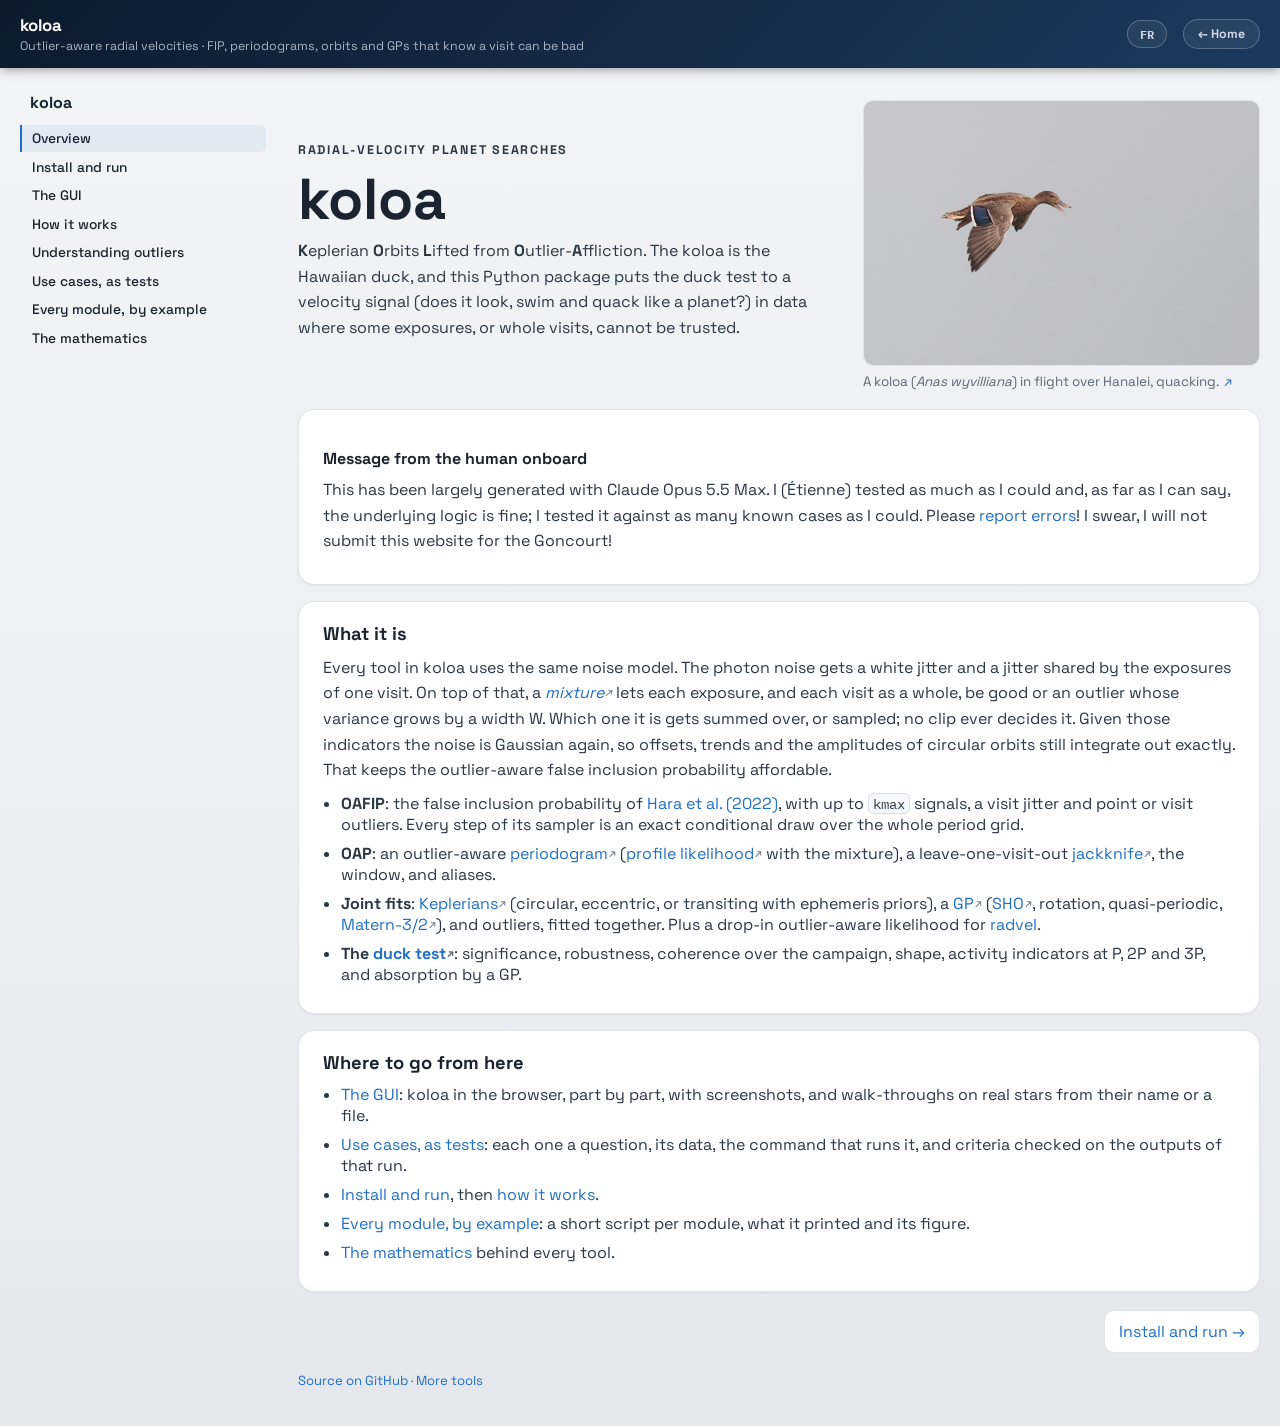
==== commit 4ace1636: "The periodograms follow the FIP: its zoom, its rejected points, false-alarm levels, each dataset its" ====
--- a/docs/index.html
+++ b/docs/index.html
@@ -650,6 +650,21 @@
       <p>Click the periodogram, or type a period in Fold at P, to fold anywhere: the fold snaps to the dip of the
       FIP within a peak's width. Recompute the FIP after changing what is plotted; <b>Remember the result</b>
       keeps all of it.</p>
+      <p>Under the FIP, the <b>periodograms</b> of the same series (not FIPs: the power of a sinusoid, each night
+      its mean, an offset per dataset): the velocities, the window function of their dates, and each activity
+      indicator the series has, the width, contrast and bisector of the CCF, the S index, H&alpha;, the calcium
+      triplet..., one tick each. With several datasets, each one's periodogram is drawn in its colour (that of
+      the series) under the joint one, an indicator only of the datasets that have it. They are not
+      outlier-aware: the nights the quick FIP holds for outliers are left out of them, as of the series, and
+      each dataset has its jitter. Dotted lines: the false-alarm levels, approximate, a day, a synodic month and
+      a year, the numbered peaks of the quick FIP, the known planets and the candidates of TESS. Zooming on the
+      FIP zooms on them too. A peak of the velocities that is also in the window or in an indicator is a
+      warning.</p>
+      <figure class="lecture-figure">
+        <img class="shot" src="figures/gui/periodograms.png" alt="The periodograms of GJ 436: its velocities, their window function and three activity indicators">
+        <figcaption>GJ 436 (public data): its velocities, where its planet GJ 436 b is dotted in red, their window
+        function, and three of its indicators ticked.</figcaption>
+      </figure>
     </section>
 
     <section class="view gui-panel" id="gui-panel-folds" data-group="gui" data-title="The folds">
@@ -1599,7 +1614,7 @@
 accel, minus, plus = acceleration(fit)[&#x27;accel&#x27;]
 
 <span class="c"># the lightest companion that can pull that hard, whatever its orbit</span>
-<span class="c">#   (&lt;a href=&quot;https://doi.org/10.1086/316313&quot; target=&quot;_blank&quot; rel=&quot;noopener&quot;&gt;&lt;a href=&quot;https://doi.org/10.1086/316313&quot; target=&quot;_blank&quot; rel=&quot;noopener&quot;&gt;&lt;a href=&quot;https://doi.org/10.1086/316313&quot; target=&quot;_blank&quot; rel=&quot;noopener&quot;&gt;&lt;a href=&quot;https://doi.org/10.1086/316313&quot; target=&quot;_blank&quot; rel=&quot;noopener&quot;&gt;&lt;a href=&quot;https://doi.org/10.1086/316313&quot; target=&quot;_blank&quot; rel=&quot;noopener&quot;&gt;&lt;a href=&quot;https://doi.org/10.1086/316313&quot; target=&quot;_blank&quot; rel=&quot;noopener&quot;&gt;&lt;a href=&quot;https://doi.org/10.1086/316313&quot; target=&quot;_blank&quot; rel=&quot;noopener&quot;&gt;&lt;a href=&quot;https://doi.org/10.1086/316313&quot; target=&quot;_blank&quot; rel=&quot;noopener&quot;&gt;&lt;a href=&quot;https://doi.org/10.1086/316313&quot; target=&quot;_blank&quot; rel=&quot;noopener&quot;&gt;&lt;a href=&quot;https://doi.org/10.1086/316313&quot; target=&quot;_blank&quot; rel=&quot;noopener&quot;&gt;&lt;a href=&quot;https://doi.org/10.1086/316313&quot; target=&quot;_blank&quot; rel=&quot;noopener&quot;&gt;&lt;a href=&quot;https://doi.org/10.1086/316313&quot; target=&quot;_blank&quot; rel=&quot;noopener&quot;&gt;&lt;a href=&quot;https://doi.org/10.1086/316313&quot; target=&quot;_blank&quot; rel=&quot;noopener&quot;&gt;&lt;a href=&quot;https://doi.org/10.1086/316313&quot; target=&quot;_blank&quot; rel=&quot;noopener&quot;&gt;&lt;a href=&quot;https://doi.org/10.1086/316313&quot; target=&quot;_blank&quot; rel=&quot;noopener&quot;&gt;&lt;a href=&quot;https://doi.org/10.1086/316313&quot; target=&quot;_blank&quot; rel=&quot;noopener&quot;&gt;&lt;a href=&quot;https://doi.org/10.1086/316313&quot; target=&quot;_blank&quot; rel=&quot;noopener&quot;&gt;&lt;a href=&quot;https://doi.org/10.1086/316313&quot; target=&quot;_blank&quot; rel=&quot;noopener&quot;&gt;&lt;a href=&quot;https://doi.org/10.1086/316313&quot; target=&quot;_blank&quot; rel=&quot;noopener&quot;&gt;&lt;a href=&quot;https://doi.org/10.1086/316313&quot; target=&quot;_blank&quot; rel=&quot;noopener&quot;&gt;&lt;a href=&quot;https://doi.org/10.1086/316313&quot; target=&quot;_blank&quot; rel=&quot;noopener&quot;&gt;&lt;a href=&quot;https://doi.org/10.1086/316313&quot; target=&quot;_blank&quot; rel=&quot;noopener&quot;&gt;&lt;a href=&quot;https://doi.org/10.1086/316313&quot; target=&quot;_blank&quot; rel=&quot;noopener&quot;&gt;&lt;a href=&quot;https://doi.org/10.1086/316313&quot; target=&quot;_blank&quot; rel=&quot;noopener&quot;&gt;&lt;a href=&quot;https://doi.org/10.1086/316313&quot; target=&quot;_blank&quot; rel=&quot;noopener&quot;&gt;&lt;a href=&quot;https://doi.org/10.1086/316313&quot; target=&quot;_blank&quot; rel=&quot;noopener&quot;&gt;&lt;a href=&quot;https://doi.org/10.1086/316313&quot; target=&quot;_blank&quot; rel=&quot;noopener&quot;&gt;&lt;a href=&quot;https://doi.org/10.1086/316313&quot; target=&quot;_blank&quot; rel=&quot;noopener&quot;&gt;&lt;a href=&quot;https://doi.org/10.1086/316313&quot; target=&quot;_blank&quot; rel=&quot;noopener&quot;&gt;&lt;a href=&quot;https://doi.org/10.1086/316313&quot; target=&quot;_blank&quot; rel=&quot;noopener&quot;&gt;&lt;a href=&quot;https://doi.org/10.1086/316313&quot; target=&quot;_blank&quot; rel=&quot;noopener&quot;&gt;&lt;a href=&quot;https://doi.org/10.1086/316313&quot; target=&quot;_blank&quot; rel=&quot;noopener&quot;&gt;&lt;a href=&quot;https://doi.org/10.1086/316313&quot; target=&quot;_blank&quot; rel=&quot;noopener&quot;&gt;&lt;a href=&quot;https://doi.org/10.1086/316313&quot; target=&quot;_blank&quot; rel=&quot;noopener&quot;&gt;&lt;a href=&quot;https://doi.org/10.1086/316313&quot; target=&quot;_blank&quot; rel=&quot;noopener&quot;&gt;&lt;a href=&quot;https://doi.org/10.1086/316313&quot; target=&quot;_blank&quot; rel=&quot;noopener&quot;&gt;&lt;a href=&quot;https://doi.org/10.1086/316313&quot; target=&quot;_blank&quot; rel=&quot;noopener&quot;&gt;&lt;a href=&quot;https://doi.org/10.1086/316313&quot; target=&quot;_blank&quot; rel=&quot;noopener&quot;&gt;&lt;a href=&quot;https://doi.org/10.1086/316313&quot; target=&quot;_blank&quot; rel=&quot;noopener&quot;&gt;&lt;a href=&quot;https://doi.org/10.1086/316313&quot; target=&quot;_blank&quot; rel=&quot;noopener&quot;&gt;&lt;a href=&quot;https://doi.org/10.1086/316313&quot; target=&quot;_blank&quot; rel=&quot;noopener&quot;&gt;&lt;a href=&quot;https://doi.org/10.1086/316313&quot; target=&quot;_blank&quot; rel=&quot;noopener&quot;&gt;&lt;a href=&quot;https://doi.org/10.1086/316313&quot; target=&quot;_blank&quot; rel=&quot;noopener&quot;&gt;&lt;a href=&quot;https://doi.org/10.1086/316313&quot; target=&quot;_blank&quot; rel=&quot;noopener&quot;&gt;&lt;a href=&quot;https://doi.org/10.1086/316313&quot; target=&quot;_blank&quot; rel=&quot;noopener&quot;&gt;&lt;a href=&quot;https://doi.org/10.1086/316313&quot; target=&quot;_blank&quot; rel=&quot;noopener&quot;&gt;&lt;a href=&quot;https://doi.org/10.1086/316313&quot; target=&quot;_blank&quot; rel=&quot;noopener&quot;&gt;&lt;a href=&quot;https://doi.org/10.1086/316313&quot; target=&quot;_blank&quot; rel=&quot;noopener&quot;&gt;&lt;a href=&quot;https://doi.org/10.1086/316313&quot; target=&quot;_blank&quot; rel=&quot;noopener&quot;&gt;&lt;a href=&quot;https://doi.org/10.1086/316313&quot; target=&quot;_blank&quot; rel=&quot;noopener&quot;&gt;&lt;a href=&quot;https://doi.org/10.1086/316313&quot; target=&quot;_blank&quot; rel=&quot;noopener&quot;&gt;&lt;a href=&quot;https://doi.org/10.1086/316313&quot; target=&quot;_blank&quot; rel=&quot;noopener&quot;&gt;&lt;a href=&quot;https://doi.org/10.1086/316313&quot; target=&quot;_blank&quot; rel=&quot;noopener&quot;&gt;&lt;a href=&quot;https://doi.org/10.1086/316313&quot; target=&quot;_blank&quot; rel=&quot;noopener&quot;&gt;&lt;a href=&quot;https://doi.org/10.1086/316313&quot; target=&quot;_blank&quot; rel=&quot;noopener&quot;&gt;&lt;a href=&quot;https://doi.org/10.1086/316313&quot; target=&quot;_blank&quot; rel=&quot;noopener&quot;&gt;&lt;a href=&quot;https://doi.org/10.1086/316313&quot; target=&quot;_blank&quot; rel=&quot;noopener&quot;&gt;&lt;a href=&quot;https://doi.org/10.1086/316313&quot; target=&quot;_blank&quot; rel=&quot;noopener&quot;&gt;&lt;a href=&quot;https://doi.org/10.1086/316313&quot; target=&quot;_blank&quot; rel=&quot;noopener&quot;&gt;&lt;a href=&quot;https://doi.org/10.1086/316313&quot; target=&quot;_blank&quot; rel=&quot;noopener&quot;&gt;&lt;a href=&quot;https://doi.org/10.1086/316313&quot; target=&quot;_blank&quot; rel=&quot;noopener&quot;&gt;&lt;a href=&quot;https://doi.org/10.1086/316313&quot; target=&quot;_blank&quot; rel=&quot;noopener&quot;&gt;&lt;a href=&quot;https://doi.org/10.1086/316313&quot; target=&quot;_blank&quot; rel=&quot;noopener&quot;&gt;&lt;a href=&quot;https://doi.org/10.1086/316313&quot; target=&quot;_blank&quot; rel=&quot;noopener&quot;&gt;&lt;a href=&quot;https://doi.org/10.1086/316313&quot; target=&quot;_blank&quot; rel=&quot;noopener&quot;&gt;&lt;a href=&quot;https://doi.org/10.1086/316313&quot; target=&quot;_blank&quot; rel=&quot;noopener&quot;&gt;&lt;a href=&quot;https://doi.org/10.1086/316313&quot; target=&quot;_blank&quot; rel=&quot;noopener&quot;&gt;&lt;a href=&quot;https://doi.org/10.1086/316313&quot; target=&quot;_blank&quot; rel=&quot;noopener&quot;&gt;&lt;a href=&quot;https://doi.org/10.1086/316313&quot; target=&quot;_blank&quot; rel=&quot;noopener&quot;&gt;&lt;a href=&quot;https://doi.org/10.1086/316313&quot; target=&quot;_blank&quot; rel=&quot;noopener&quot;&gt;&lt;a href=&quot;https://doi.org/10.1086/316313&quot; target=&quot;_blank&quot; rel=&quot;noopener&quot;&gt;&lt;a href=&quot;https://doi.org/10.1086/316313&quot; target=&quot;_blank&quot; rel=&quot;noopener&quot;&gt;&lt;a href=&quot;https://doi.org/10.1086/316313&quot; target=&quot;_blank&quot; rel=&quot;noopener&quot;&gt;&lt;a href=&quot;https://doi.org/10.1086/316313&quot; target=&quot;_blank&quot; rel=&quot;noopener&quot;&gt;&lt;a href=&quot;https://doi.org/10.1086/316313&quot; target=&quot;_blank&quot; rel=&quot;noopener&quot;&gt;&lt;a href=&quot;https://doi.org/10.1086/316313&quot; target=&quot;_blank&quot; rel=&quot;noopener&quot;&gt;&lt;a href=&quot;https://doi.org/10.1086/316313&quot; target=&quot;_blank&quot; rel=&quot;noopener&quot;&gt;&lt;a href=&quot;https://doi.org/10.1086/316313&quot; target=&quot;_blank&quot; rel=&quot;noopener&quot;&gt;&lt;a href=&quot;https://doi.org/10.1086/316313&quot; target=&quot;_blank&quot; rel=&quot;noopener&quot;&gt;&lt;a href=&quot;https://doi.org/10.1086/316313&quot; target=&quot;_blank&quot; rel=&quot;noopener&quot;&gt;&lt;a href=&quot;https://doi.org/10.1086/316313&quot; target=&quot;_blank&quot; rel=&quot;noopener&quot;&gt;&lt;a href=&quot;https://doi.org/10.1086/316313&quot; target=&quot;_blank&quot; rel=&quot;noopener&quot;&gt;&lt;a href=&quot;https://doi.org/10.1086/316313&quot; target=&quot;_blank&quot; rel=&quot;noopener&quot;&gt;&lt;a href=&quot;https://doi.org/10.1086/316313&quot; target=&quot;_blank&quot; rel=&quot;noopener&quot;&gt;&lt;a href=&quot;https://doi.org/10.1086/316313&quot; target=&quot;_blank&quot; rel=&quot;noopener&quot;&gt;&lt;a href=&quot;https://doi.org/10.1086/316313&quot; target=&quot;_blank&quot; rel=&quot;noopener&quot;&gt;&lt;a href=&quot;https://doi.org/10.1086/316313&quot; target=&quot;_blank&quot; rel=&quot;noopener&quot;&gt;&lt;a href=&quot;https://doi.org/10.1086/316313&quot; target=&quot;_blank&quot; rel=&quot;noopener&quot;&gt;&lt;a href=&quot;https://doi.org/10.1086/316313&quot; target=&quot;_blank&quot; rel=&quot;noopener&quot;&gt;&lt;a href=&quot;https://doi.org/10.1086/316313&quot; target=&quot;_blank&quot; rel=&quot;noopener&quot;&gt;&lt;a href=&quot;https://doi.org/10.1086/316313&quot; target=&quot;_blank&quot; rel=&quot;noopener&quot;&gt;&lt;a href=&quot;https://doi.org/10.1086/316313&quot; target=&quot;_blank&quot; rel=&quot;noopener&quot;&gt;&lt;a href=&quot;https://doi.org/10.1086/316313&quot; target=&quot;_blank&quot; rel=&quot;noopener&quot;&gt;Torres 1999&lt;/a&gt;&lt;/a&gt;&lt;/a&gt;&lt;/a&gt;&lt;/a&gt;&lt;/a&gt;&lt;/a&gt;&lt;/a&gt;&lt;/a&gt;&lt;/a&gt;&lt;/a&gt;&lt;/a&gt;&lt;/a&gt;&lt;/a&gt;&lt;/a&gt;&lt;/a&gt;&lt;/a&gt;&lt;/a&gt;&lt;/a&gt;&lt;/a&gt;&lt;/a&gt;&lt;/a&gt;&lt;/a&gt;&lt;/a&gt;&lt;/a&gt;&lt;/a&gt;&lt;/a&gt;&lt;/a&gt;&lt;/a&gt;&lt;/a&gt;&lt;/a&gt;&lt;/a&gt;&lt;/a&gt;&lt;/a&gt;&lt;/a&gt;&lt;/a&gt;&lt;/a&gt;&lt;/a&gt;&lt;/a&gt;&lt;/a&gt;&lt;/a&gt;&lt;/a&gt;&lt;/a&gt;&lt;/a&gt;&lt;/a&gt;&lt;/a&gt;&lt;/a&gt;&lt;/a&gt;&lt;/a&gt;&lt;/a&gt;&lt;/a&gt;&lt;/a&gt;&lt;/a&gt;&lt;/a&gt;&lt;/a&gt;&lt;/a&gt;&lt;/a&gt;&lt;/a&gt;&lt;/a&gt;&lt;/a&gt;&lt;/a&gt;&lt;/a&gt;&lt;/a&gt;&lt;/a&gt;&lt;/a&gt;&lt;/a&gt;&lt;/a&gt;&lt;/a&gt;&lt;/a&gt;&lt;/a&gt;&lt;/a&gt;&lt;/a&gt;&lt;/a&gt;&lt;/a&gt;&lt;/a&gt;&lt;/a&gt;&lt;/a&gt;&lt;/a&gt;&lt;/a&gt;&lt;/a&gt;&lt;/a&gt;&lt;/a&gt;&lt;/a&gt;&lt;/a&gt;&lt;/a&gt;&lt;/a&gt;&lt;/a&gt;&lt;/a&gt;&lt;/a&gt;&lt;/a&gt;&lt;/a&gt;&lt;/a&gt;&lt;/a&gt;) [Msun]: the star at 3.52 pc, the companion 11.6 arcsec away</span>
+<span class="c">#   (&lt;a href=&quot;https://doi.org/10.1086/316313&quot; target=&quot;_blank&quot; rel=&quot;noopener&quot;&gt;&lt;a href=&quot;https://doi.org/10.1086/316313&quot; target=&quot;_blank&quot; rel=&quot;noopener&quot;&gt;&lt;a href=&quot;https://doi.org/10.1086/316313&quot; target=&quot;_blank&quot; rel=&quot;noopener&quot;&gt;&lt;a href=&quot;https://doi.org/10.1086/316313&quot; target=&quot;_blank&quot; rel=&quot;noopener&quot;&gt;&lt;a href=&quot;https://doi.org/10.1086/316313&quot; target=&quot;_blank&quot; rel=&quot;noopener&quot;&gt;&lt;a href=&quot;https://doi.org/10.1086/316313&quot; target=&quot;_blank&quot; rel=&quot;noopener&quot;&gt;&lt;a href=&quot;https://doi.org/10.1086/316313&quot; target=&quot;_blank&quot; rel=&quot;noopener&quot;&gt;&lt;a href=&quot;https://doi.org/10.1086/316313&quot; target=&quot;_blank&quot; rel=&quot;noopener&quot;&gt;&lt;a href=&quot;https://doi.org/10.1086/316313&quot; target=&quot;_blank&quot; rel=&quot;noopener&quot;&gt;&lt;a href=&quot;https://doi.org/10.1086/316313&quot; target=&quot;_blank&quot; rel=&quot;noopener&quot;&gt;&lt;a href=&quot;https://doi.org/10.1086/316313&quot; target=&quot;_blank&quot; rel=&quot;noopener&quot;&gt;&lt;a href=&quot;https://doi.org/10.1086/316313&quot; target=&quot;_blank&quot; rel=&quot;noopener&quot;&gt;&lt;a href=&quot;https://doi.org/10.1086/316313&quot; target=&quot;_blank&quot; rel=&quot;noopener&quot;&gt;&lt;a href=&quot;https://doi.org/10.1086/316313&quot; target=&quot;_blank&quot; rel=&quot;noopener&quot;&gt;&lt;a href=&quot;https://doi.org/10.1086/316313&quot; target=&quot;_blank&quot; rel=&quot;noopener&quot;&gt;&lt;a href=&quot;https://doi.org/10.1086/316313&quot; target=&quot;_blank&quot; rel=&quot;noopener&quot;&gt;&lt;a href=&quot;https://doi.org/10.1086/316313&quot; target=&quot;_blank&quot; rel=&quot;noopener&quot;&gt;&lt;a href=&quot;https://doi.org/10.1086/316313&quot; target=&quot;_blank&quot; rel=&quot;noopener&quot;&gt;&lt;a href=&quot;https://doi.org/10.1086/316313&quot; target=&quot;_blank&quot; rel=&quot;noopener&quot;&gt;&lt;a href=&quot;https://doi.org/10.1086/316313&quot; target=&quot;_blank&quot; rel=&quot;noopener&quot;&gt;&lt;a href=&quot;https://doi.org/10.1086/316313&quot; target=&quot;_blank&quot; rel=&quot;noopener&quot;&gt;&lt;a href=&quot;https://doi.org/10.1086/316313&quot; target=&quot;_blank&quot; rel=&quot;noopener&quot;&gt;&lt;a href=&quot;https://doi.org/10.1086/316313&quot; target=&quot;_blank&quot; rel=&quot;noopener&quot;&gt;&lt;a href=&quot;https://doi.org/10.1086/316313&quot; target=&quot;_blank&quot; rel=&quot;noopener&quot;&gt;&lt;a href=&quot;https://doi.org/10.1086/316313&quot; target=&quot;_blank&quot; rel=&quot;noopener&quot;&gt;&lt;a href=&quot;https://doi.org/10.1086/316313&quot; target=&quot;_blank&quot; rel=&quot;noopener&quot;&gt;&lt;a href=&quot;https://doi.org/10.1086/316313&quot; target=&quot;_blank&quot; rel=&quot;noopener&quot;&gt;&lt;a href=&quot;https://doi.org/10.1086/316313&quot; target=&quot;_blank&quot; rel=&quot;noopener&quot;&gt;&lt;a href=&quot;https://doi.org/10.1086/316313&quot; target=&quot;_blank&quot; rel=&quot;noopener&quot;&gt;&lt;a href=&quot;https://doi.org/10.1086/316313&quot; target=&quot;_blank&quot; rel=&quot;noopener&quot;&gt;&lt;a href=&quot;https://doi.org/10.1086/316313&quot; target=&quot;_blank&quot; rel=&quot;noopener&quot;&gt;&lt;a href=&quot;https://doi.org/10.1086/316313&quot; target=&quot;_blank&quot; rel=&quot;noopener&quot;&gt;&lt;a href=&quot;https://doi.org/10.1086/316313&quot; target=&quot;_blank&quot; rel=&quot;noopener&quot;&gt;&lt;a href=&quot;https://doi.org/10.1086/316313&quot; target=&quot;_blank&quot; rel=&quot;noopener&quot;&gt;&lt;a href=&quot;https://doi.org/10.1086/316313&quot; target=&quot;_blank&quot; rel=&quot;noopener&quot;&gt;&lt;a href=&quot;https://doi.org/10.1086/316313&quot; target=&quot;_blank&quot; rel=&quot;noopener&quot;&gt;&lt;a href=&quot;https://doi.org/10.1086/316313&quot; target=&quot;_blank&quot; rel=&quot;noopener&quot;&gt;&lt;a href=&quot;https://doi.org/10.1086/316313&quot; target=&quot;_blank&quot; rel=&quot;noopener&quot;&gt;&lt;a href=&quot;https://doi.org/10.1086/316313&quot; target=&quot;_blank&quot; rel=&quot;noopener&quot;&gt;&lt;a href=&quot;https://doi.org/10.1086/316313&quot; target=&quot;_blank&quot; rel=&quot;noopener&quot;&gt;&lt;a href=&quot;https://doi.org/10.1086/316313&quot; target=&quot;_blank&quot; rel=&quot;noopener&quot;&gt;&lt;a href=&quot;https://doi.org/10.1086/316313&quot; target=&quot;_blank&quot; rel=&quot;noopener&quot;&gt;&lt;a href=&quot;https://doi.org/10.1086/316313&quot; target=&quot;_blank&quot; rel=&quot;noopener&quot;&gt;&lt;a href=&quot;https://doi.org/10.1086/316313&quot; target=&quot;_blank&quot; rel=&quot;noopener&quot;&gt;&lt;a href=&quot;https://doi.org/10.1086/316313&quot; target=&quot;_blank&quot; rel=&quot;noopener&quot;&gt;&lt;a href=&quot;https://doi.org/10.1086/316313&quot; target=&quot;_blank&quot; rel=&quot;noopener&quot;&gt;&lt;a href=&quot;https://doi.org/10.1086/316313&quot; target=&quot;_blank&quot; rel=&quot;noopener&quot;&gt;&lt;a href=&quot;https://doi.org/10.1086/316313&quot; target=&quot;_blank&quot; rel=&quot;noopener&quot;&gt;&lt;a href=&quot;https://doi.org/10.1086/316313&quot; target=&quot;_blank&quot; rel=&quot;noopener&quot;&gt;&lt;a href=&quot;https://doi.org/10.1086/316313&quot; target=&quot;_blank&quot; rel=&quot;noopener&quot;&gt;&lt;a href=&quot;https://doi.org/10.1086/316313&quot; target=&quot;_blank&quot; rel=&quot;noopener&quot;&gt;&lt;a href=&quot;https://doi.org/10.1086/316313&quot; target=&quot;_blank&quot; rel=&quot;noopener&quot;&gt;&lt;a href=&quot;https://doi.org/10.1086/316313&quot; target=&quot;_blank&quot; rel=&quot;noopener&quot;&gt;&lt;a href=&quot;https://doi.org/10.1086/316313&quot; target=&quot;_blank&quot; rel=&quot;noopener&quot;&gt;&lt;a href=&quot;https://doi.org/10.1086/316313&quot; target=&quot;_blank&quot; rel=&quot;noopener&quot;&gt;&lt;a href=&quot;https://doi.org/10.1086/316313&quot; target=&quot;_blank&quot; rel=&quot;noopener&quot;&gt;&lt;a href=&quot;https://doi.org/10.1086/316313&quot; target=&quot;_blank&quot; rel=&quot;noopener&quot;&gt;&lt;a href=&quot;https://doi.org/10.1086/316313&quot; target=&quot;_blank&quot; rel=&quot;noopener&quot;&gt;&lt;a href=&quot;https://doi.org/10.1086/316313&quot; target=&quot;_blank&quot; rel=&quot;noopener&quot;&gt;&lt;a href=&quot;https://doi.org/10.1086/316313&quot; target=&quot;_blank&quot; rel=&quot;noopener&quot;&gt;&lt;a href=&quot;https://doi.org/10.1086/316313&quot; target=&quot;_blank&quot; rel=&quot;noopener&quot;&gt;&lt;a href=&quot;https://doi.org/10.1086/316313&quot; target=&quot;_blank&quot; rel=&quot;noopener&quot;&gt;&lt;a href=&quot;https://doi.org/10.1086/316313&quot; target=&quot;_blank&quot; rel=&quot;noopener&quot;&gt;&lt;a href=&quot;https://doi.org/10.1086/316313&quot; target=&quot;_blank&quot; rel=&quot;noopener&quot;&gt;&lt;a href=&quot;https://doi.org/10.1086/316313&quot; target=&quot;_blank&quot; rel=&quot;noopener&quot;&gt;&lt;a href=&quot;https://doi.org/10.1086/316313&quot; target=&quot;_blank&quot; rel=&quot;noopener&quot;&gt;&lt;a href=&quot;https://doi.org/10.1086/316313&quot; target=&quot;_blank&quot; rel=&quot;noopener&quot;&gt;&lt;a href=&quot;https://doi.org/10.1086/316313&quot; target=&quot;_blank&quot; rel=&quot;noopener&quot;&gt;&lt;a href=&quot;https://doi.org/10.1086/316313&quot; target=&quot;_blank&quot; rel=&quot;noopener&quot;&gt;&lt;a href=&quot;https://doi.org/10.1086/316313&quot; target=&quot;_blank&quot; rel=&quot;noopener&quot;&gt;&lt;a href=&quot;https://doi.org/10.1086/316313&quot; target=&quot;_blank&quot; rel=&quot;noopener&quot;&gt;&lt;a href=&quot;https://doi.org/10.1086/316313&quot; target=&quot;_blank&quot; rel=&quot;noopener&quot;&gt;&lt;a href=&quot;https://doi.org/10.1086/316313&quot; target=&quot;_blank&quot; rel=&quot;noopener&quot;&gt;&lt;a href=&quot;https://doi.org/10.1086/316313&quot; target=&quot;_blank&quot; rel=&quot;noopener&quot;&gt;&lt;a href=&quot;https://doi.org/10.1086/316313&quot; target=&quot;_blank&quot; rel=&quot;noopener&quot;&gt;&lt;a href=&quot;https://doi.org/10.1086/316313&quot; target=&quot;_blank&quot; rel=&quot;noopener&quot;&gt;&lt;a href=&quot;https://doi.org/10.1086/316313&quot; target=&quot;_blank&quot; rel=&quot;noopener&quot;&gt;&lt;a href=&quot;https://doi.org/10.1086/316313&quot; target=&quot;_blank&quot; rel=&quot;noopener&quot;&gt;&lt;a href=&quot;https://doi.org/10.1086/316313&quot; target=&quot;_blank&quot; rel=&quot;noopener&quot;&gt;&lt;a href=&quot;https://doi.org/10.1086/316313&quot; target=&quot;_blank&quot; rel=&quot;noopener&quot;&gt;&lt;a href=&quot;https://doi.org/10.1086/316313&quot; target=&quot;_blank&quot; rel=&quot;noopener&quot;&gt;&lt;a href=&quot;https://doi.org/10.1086/316313&quot; target=&quot;_blank&quot; rel=&quot;noopener&quot;&gt;&lt;a href=&quot;https://doi.org/10.1086/316313&quot; target=&quot;_blank&quot; rel=&quot;noopener&quot;&gt;&lt;a href=&quot;https://doi.org/10.1086/316313&quot; target=&quot;_blank&quot; rel=&quot;noopener&quot;&gt;&lt;a href=&quot;https://doi.org/10.1086/316313&quot; target=&quot;_blank&quot; rel=&quot;noopener&quot;&gt;&lt;a href=&quot;https://doi.org/10.1086/316313&quot; target=&quot;_blank&quot; rel=&quot;noopener&quot;&gt;&lt;a href=&quot;https://doi.org/10.1086/316313&quot; target=&quot;_blank&quot; rel=&quot;noopener&quot;&gt;&lt;a href=&quot;https://doi.org/10.1086/316313&quot; target=&quot;_blank&quot; rel=&quot;noopener&quot;&gt;&lt;a href=&quot;https://doi.org/10.1086/316313&quot; target=&quot;_blank&quot; rel=&quot;noopener&quot;&gt;&lt;a href=&quot;https://doi.org/10.1086/316313&quot; target=&quot;_blank&quot; rel=&quot;noopener&quot;&gt;&lt;a href=&quot;https://doi.org/10.1086/316313&quot; target=&quot;_blank&quot; rel=&quot;noopener&quot;&gt;&lt;a href=&quot;https://doi.org/10.1086/316313&quot; target=&quot;_blank&quot; rel=&quot;noopener&quot;&gt;&lt;a href=&quot;https://doi.org/10.1086/316313&quot; target=&quot;_blank&quot; rel=&quot;noopener&quot;&gt;&lt;a href=&quot;https://doi.org/10.1086/316313&quot; target=&quot;_blank&quot; rel=&quot;noopener&quot;&gt;&lt;a href=&quot;https://doi.org/10.1086/316313&quot; target=&quot;_blank&quot; rel=&quot;noopener&quot;&gt;&lt;a href=&quot;https://doi.org/10.1086/316313&quot; target=&quot;_blank&quot; rel=&quot;noopener&quot;&gt;&lt;a href=&quot;https://doi.org/10.1086/316313&quot; target=&quot;_blank&quot; rel=&quot;noopener&quot;&gt;&lt;a href=&quot;https://doi.org/10.1086/316313&quot; target=&quot;_blank&quot; rel=&quot;noopener&quot;&gt;Torres 1999&lt;/a&gt;&lt;/a&gt;&lt;/a&gt;&lt;/a&gt;&lt;/a&gt;&lt;/a&gt;&lt;/a&gt;&lt;/a&gt;&lt;/a&gt;&lt;/a&gt;&lt;/a&gt;&lt;/a&gt;&lt;/a&gt;&lt;/a&gt;&lt;/a&gt;&lt;/a&gt;&lt;/a&gt;&lt;/a&gt;&lt;/a&gt;&lt;/a&gt;&lt;/a&gt;&lt;/a&gt;&lt;/a&gt;&lt;/a&gt;&lt;/a&gt;&lt;/a&gt;&lt;/a&gt;&lt;/a&gt;&lt;/a&gt;&lt;/a&gt;&lt;/a&gt;&lt;/a&gt;&lt;/a&gt;&lt;/a&gt;&lt;/a&gt;&lt;/a&gt;&lt;/a&gt;&lt;/a&gt;&lt;/a&gt;&lt;/a&gt;&lt;/a&gt;&lt;/a&gt;&lt;/a&gt;&lt;/a&gt;&lt;/a&gt;&lt;/a&gt;&lt;/a&gt;&lt;/a&gt;&lt;/a&gt;&lt;/a&gt;&lt;/a&gt;&lt;/a&gt;&lt;/a&gt;&lt;/a&gt;&lt;/a&gt;&lt;/a&gt;&lt;/a&gt;&lt;/a&gt;&lt;/a&gt;&lt;/a&gt;&lt;/a&gt;&lt;/a&gt;&lt;/a&gt;&lt;/a&gt;&lt;/a&gt;&lt;/a&gt;&lt;/a&gt;&lt;/a&gt;&lt;/a&gt;&lt;/a&gt;&lt;/a&gt;&lt;/a&gt;&lt;/a&gt;&lt;/a&gt;&lt;/a&gt;&lt;/a&gt;&lt;/a&gt;&lt;/a&gt;&lt;/a&gt;&lt;/a&gt;&lt;/a&gt;&lt;/a&gt;&lt;/a&gt;&lt;/a&gt;&lt;/a&gt;&lt;/a&gt;&lt;/a&gt;&lt;/a&gt;&lt;/a&gt;&lt;/a&gt;&lt;/a&gt;&lt;/a&gt;&lt;/a&gt;&lt;/a&gt;&lt;/a&gt;&lt;/a&gt;&lt;/a&gt;&lt;/a&gt;) [Msun]: the star at 3.52 pc, the companion 11.6 arcsec away</span>
 mmin = companion_min_mass(acceleration(fit)[&#x27;draws&#x27;], 3.52, 11.6)
 
 <span class="c"># the perspective acceleration (mu^2 d, geometry) from the Gaia DR3</span>
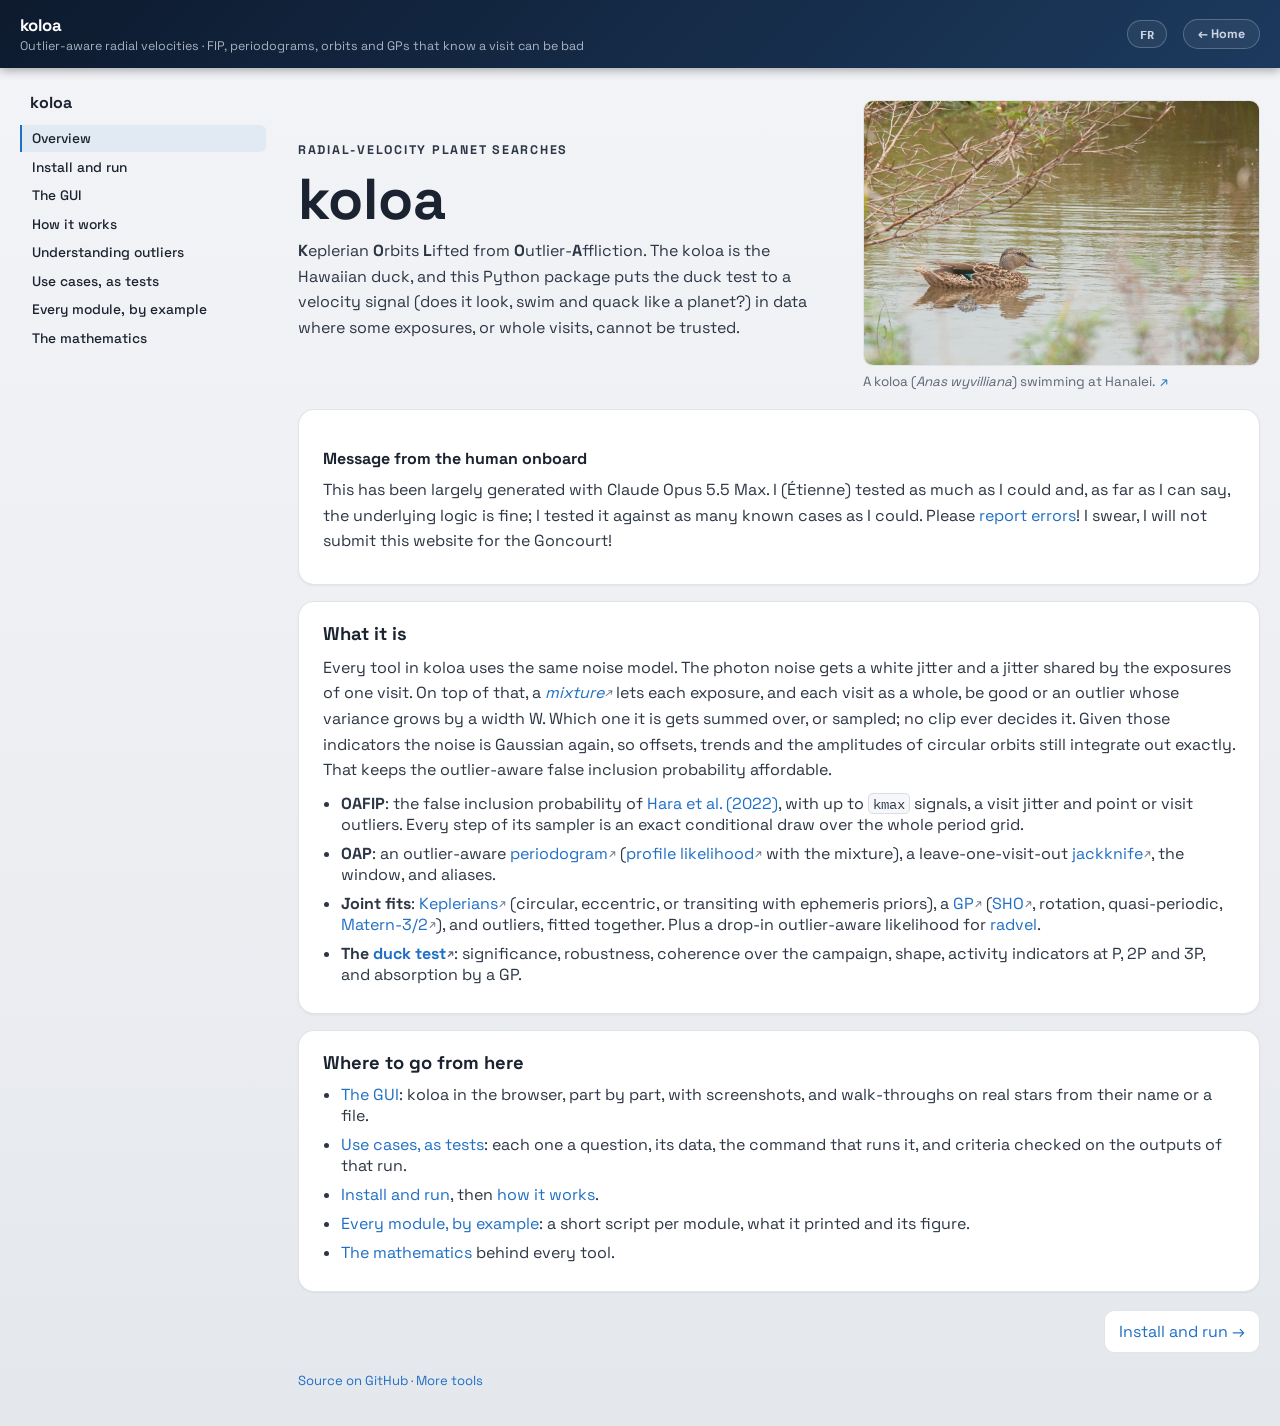
==== commit 45172bc5: "The HARPS-N velocities koloa's users fetched, shared: read before the archive, asked for when you sh" ====
--- a/docs/index.html
+++ b/docs/index.html
@@ -612,8 +612,9 @@
         <figcaption>The card: the archives, the sources of VizieR, and the command line it runs (copy it for a
         script). Under the button, a row for each archive says what it gave (found, nothing, unreachable, not
         asked) and follows it while the archives are gathered, with the files of an archive counted as they come;
-        the papers of the star are one row. Gathered once, the archives are read from disk; Refresh asks
-        again.</figcaption>
+        the papers of the star are one row. They are all asked at once, not one after the other: the slowest
+        sets the time (often the tables of the star's papers). Gathered once, the archives are read from disk;
+        Refresh asks again.</figcaption>
       </figure>
       <figure class="lecture-figure">
         <img class="shot" src="figures/gui/runs.png" alt="A run of the GUI with its steps and its log">
@@ -658,8 +659,9 @@
       outlier-aware: the nights the quick FIP holds for outliers are left out of them, as of the series, and
       each dataset has its jitter. Dotted lines: the false-alarm levels, approximate, a day, a synodic month and
       a year, the numbered peaks of the quick FIP, the known planets and the candidates of TESS. Zooming on the
-      FIP zooms on them too. A peak of the velocities that is also in the window or in an indicator is a
-      warning.</p>
+      FIP zooms on them too. They share one height, whatever their number (fewer, each taller), and
+      Expand vertically doubles it; the velocities of parts of the spectrum (vrad_914nm...) are offered
+      unticked. A peak of the velocities that is also in the window or in an indicator is a warning.</p>
       <figure class="lecture-figure">
         <img class="shot" src="figures/gui/periodograms.png" alt="The periodograms of GJ 436: its velocities, their window function and three activity indicators">
         <figcaption>GJ 436 (public data): its velocities, where its planet GJ 436 b is dotted in red, their window
@@ -854,6 +856,9 @@
       </figure>
       <!--AUTO:gui_survey--><p>The M dwarfs within 7&nbsp;pc, as these pages were made: 94 objects in SIMBAD, of which 74 have velocities in the archives (45 on DACE, 52 in CARMENES DR1, 64 in a survey on VizieR), and 64 a rotation period in SIMBAD.</p><!--/AUTO-->
       <ul>
+        <li><b>The sources</b>, one tick each, are those of the cross-match, of the batch and of the pack alike
+        (a star is gathered with those ticked alone): DACE, CARMENES DR1, each survey on VizieR, the star's
+        papers and each archive of an observatory, ESO and the CFHT unticked as for one star.</li>
         <li><b>Cross-match with the archives</b> tells which stars have velocities, without gathering them:
         CARMENES DR1 and the surveys on VizieR by the star's position in their lists, the archives of the
         observatories that a gather of one star asks (HARPS-N at the TNG and NEID from the lists of where they
@@ -1614,7 +1619,7 @@
 accel, minus, plus = acceleration(fit)[&#x27;accel&#x27;]
 
 <span class="c"># the lightest companion that can pull that hard, whatever its orbit</span>
-<span class="c">#   (&lt;a href=&quot;https://doi.org/10.1086/316313&quot; target=&quot;_blank&quot; rel=&quot;noopener&quot;&gt;&lt;a href=&quot;https://doi.org/10.1086/316313&quot; target=&quot;_blank&quot; rel=&quot;noopener&quot;&gt;&lt;a href=&quot;https://doi.org/10.1086/316313&quot; target=&quot;_blank&quot; rel=&quot;noopener&quot;&gt;&lt;a href=&quot;https://doi.org/10.1086/316313&quot; target=&quot;_blank&quot; rel=&quot;noopener&quot;&gt;&lt;a href=&quot;https://doi.org/10.1086/316313&quot; target=&quot;_blank&quot; rel=&quot;noopener&quot;&gt;&lt;a href=&quot;https://doi.org/10.1086/316313&quot; target=&quot;_blank&quot; rel=&quot;noopener&quot;&gt;&lt;a href=&quot;https://doi.org/10.1086/316313&quot; target=&quot;_blank&quot; rel=&quot;noopener&quot;&gt;&lt;a href=&quot;https://doi.org/10.1086/316313&quot; target=&quot;_blank&quot; rel=&quot;noopener&quot;&gt;&lt;a href=&quot;https://doi.org/10.1086/316313&quot; target=&quot;_blank&quot; rel=&quot;noopener&quot;&gt;&lt;a href=&quot;https://doi.org/10.1086/316313&quot; target=&quot;_blank&quot; rel=&quot;noopener&quot;&gt;&lt;a href=&quot;https://doi.org/10.1086/316313&quot; target=&quot;_blank&quot; rel=&quot;noopener&quot;&gt;&lt;a href=&quot;https://doi.org/10.1086/316313&quot; target=&quot;_blank&quot; rel=&quot;noopener&quot;&gt;&lt;a href=&quot;https://doi.org/10.1086/316313&quot; target=&quot;_blank&quot; rel=&quot;noopener&quot;&gt;&lt;a href=&quot;https://doi.org/10.1086/316313&quot; target=&quot;_blank&quot; rel=&quot;noopener&quot;&gt;&lt;a href=&quot;https://doi.org/10.1086/316313&quot; target=&quot;_blank&quot; rel=&quot;noopener&quot;&gt;&lt;a href=&quot;https://doi.org/10.1086/316313&quot; target=&quot;_blank&quot; rel=&quot;noopener&quot;&gt;&lt;a href=&quot;https://doi.org/10.1086/316313&quot; target=&quot;_blank&quot; rel=&quot;noopener&quot;&gt;&lt;a href=&quot;https://doi.org/10.1086/316313&quot; target=&quot;_blank&quot; rel=&quot;noopener&quot;&gt;&lt;a href=&quot;https://doi.org/10.1086/316313&quot; target=&quot;_blank&quot; rel=&quot;noopener&quot;&gt;&lt;a href=&quot;https://doi.org/10.1086/316313&quot; target=&quot;_blank&quot; rel=&quot;noopener&quot;&gt;&lt;a href=&quot;https://doi.org/10.1086/316313&quot; target=&quot;_blank&quot; rel=&quot;noopener&quot;&gt;&lt;a href=&quot;https://doi.org/10.1086/316313&quot; target=&quot;_blank&quot; rel=&quot;noopener&quot;&gt;&lt;a href=&quot;https://doi.org/10.1086/316313&quot; target=&quot;_blank&quot; rel=&quot;noopener&quot;&gt;&lt;a href=&quot;https://doi.org/10.1086/316313&quot; target=&quot;_blank&quot; rel=&quot;noopener&quot;&gt;&lt;a href=&quot;https://doi.org/10.1086/316313&quot; target=&quot;_blank&quot; rel=&quot;noopener&quot;&gt;&lt;a href=&quot;https://doi.org/10.1086/316313&quot; target=&quot;_blank&quot; rel=&quot;noopener&quot;&gt;&lt;a href=&quot;https://doi.org/10.1086/316313&quot; target=&quot;_blank&quot; rel=&quot;noopener&quot;&gt;&lt;a href=&quot;https://doi.org/10.1086/316313&quot; target=&quot;_blank&quot; rel=&quot;noopener&quot;&gt;&lt;a href=&quot;https://doi.org/10.1086/316313&quot; target=&quot;_blank&quot; rel=&quot;noopener&quot;&gt;&lt;a href=&quot;https://doi.org/10.1086/316313&quot; target=&quot;_blank&quot; rel=&quot;noopener&quot;&gt;&lt;a href=&quot;https://doi.org/10.1086/316313&quot; target=&quot;_blank&quot; rel=&quot;noopener&quot;&gt;&lt;a href=&quot;https://doi.org/10.1086/316313&quot; target=&quot;_blank&quot; rel=&quot;noopener&quot;&gt;&lt;a href=&quot;https://doi.org/10.1086/316313&quot; target=&quot;_blank&quot; rel=&quot;noopener&quot;&gt;&lt;a href=&quot;https://doi.org/10.1086/316313&quot; target=&quot;_blank&quot; rel=&quot;noopener&quot;&gt;&lt;a href=&quot;https://doi.org/10.1086/316313&quot; target=&quot;_blank&quot; rel=&quot;noopener&quot;&gt;&lt;a href=&quot;https://doi.org/10.1086/316313&quot; target=&quot;_blank&quot; rel=&quot;noopener&quot;&gt;&lt;a href=&quot;https://doi.org/10.1086/316313&quot; target=&quot;_blank&quot; rel=&quot;noopener&quot;&gt;&lt;a href=&quot;https://doi.org/10.1086/316313&quot; target=&quot;_blank&quot; rel=&quot;noopener&quot;&gt;&lt;a href=&quot;https://doi.org/10.1086/316313&quot; target=&quot;_blank&quot; rel=&quot;noopener&quot;&gt;&lt;a href=&quot;https://doi.org/10.1086/316313&quot; target=&quot;_blank&quot; rel=&quot;noopener&quot;&gt;&lt;a href=&quot;https://doi.org/10.1086/316313&quot; target=&quot;_blank&quot; rel=&quot;noopener&quot;&gt;&lt;a href=&quot;https://doi.org/10.1086/316313&quot; target=&quot;_blank&quot; rel=&quot;noopener&quot;&gt;&lt;a href=&quot;https://doi.org/10.1086/316313&quot; target=&quot;_blank&quot; rel=&quot;noopener&quot;&gt;&lt;a href=&quot;https://doi.org/10.1086/316313&quot; target=&quot;_blank&quot; rel=&quot;noopener&quot;&gt;&lt;a href=&quot;https://doi.org/10.1086/316313&quot; target=&quot;_blank&quot; rel=&quot;noopener&quot;&gt;&lt;a href=&quot;https://doi.org/10.1086/316313&quot; target=&quot;_blank&quot; rel=&quot;noopener&quot;&gt;&lt;a href=&quot;https://doi.org/10.1086/316313&quot; target=&quot;_blank&quot; rel=&quot;noopener&quot;&gt;&lt;a href=&quot;https://doi.org/10.1086/316313&quot; target=&quot;_blank&quot; rel=&quot;noopener&quot;&gt;&lt;a href=&quot;https://doi.org/10.1086/316313&quot; target=&quot;_blank&quot; rel=&quot;noopener&quot;&gt;&lt;a href=&quot;https://doi.org/10.1086/316313&quot; target=&quot;_blank&quot; rel=&quot;noopener&quot;&gt;&lt;a href=&quot;https://doi.org/10.1086/316313&quot; target=&quot;_blank&quot; rel=&quot;noopener&quot;&gt;&lt;a href=&quot;https://doi.org/10.1086/316313&quot; target=&quot;_blank&quot; rel=&quot;noopener&quot;&gt;&lt;a href=&quot;https://doi.org/10.1086/316313&quot; target=&quot;_blank&quot; rel=&quot;noopener&quot;&gt;&lt;a href=&quot;https://doi.org/10.1086/316313&quot; target=&quot;_blank&quot; rel=&quot;noopener&quot;&gt;&lt;a href=&quot;https://doi.org/10.1086/316313&quot; target=&quot;_blank&quot; rel=&quot;noopener&quot;&gt;&lt;a href=&quot;https://doi.org/10.1086/316313&quot; target=&quot;_blank&quot; rel=&quot;noopener&quot;&gt;&lt;a href=&quot;https://doi.org/10.1086/316313&quot; target=&quot;_blank&quot; rel=&quot;noopener&quot;&gt;&lt;a href=&quot;https://doi.org/10.1086/316313&quot; target=&quot;_blank&quot; rel=&quot;noopener&quot;&gt;&lt;a href=&quot;https://doi.org/10.1086/316313&quot; target=&quot;_blank&quot; rel=&quot;noopener&quot;&gt;&lt;a href=&quot;https://doi.org/10.1086/316313&quot; target=&quot;_blank&quot; rel=&quot;noopener&quot;&gt;&lt;a href=&quot;https://doi.org/10.1086/316313&quot; target=&quot;_blank&quot; rel=&quot;noopener&quot;&gt;&lt;a href=&quot;https://doi.org/10.1086/316313&quot; target=&quot;_blank&quot; rel=&quot;noopener&quot;&gt;&lt;a href=&quot;https://doi.org/10.1086/316313&quot; target=&quot;_blank&quot; rel=&quot;noopener&quot;&gt;&lt;a href=&quot;https://doi.org/10.1086/316313&quot; target=&quot;_blank&quot; rel=&quot;noopener&quot;&gt;&lt;a href=&quot;https://doi.org/10.1086/316313&quot; target=&quot;_blank&quot; rel=&quot;noopener&quot;&gt;&lt;a href=&quot;https://doi.org/10.1086/316313&quot; target=&quot;_blank&quot; rel=&quot;noopener&quot;&gt;&lt;a href=&quot;https://doi.org/10.1086/316313&quot; target=&quot;_blank&quot; rel=&quot;noopener&quot;&gt;&lt;a href=&quot;https://doi.org/10.1086/316313&quot; target=&quot;_blank&quot; rel=&quot;noopener&quot;&gt;&lt;a href=&quot;https://doi.org/10.1086/316313&quot; target=&quot;_blank&quot; rel=&quot;noopener&quot;&gt;&lt;a href=&quot;https://doi.org/10.1086/316313&quot; target=&quot;_blank&quot; rel=&quot;noopener&quot;&gt;&lt;a href=&quot;https://doi.org/10.1086/316313&quot; target=&quot;_blank&quot; rel=&quot;noopener&quot;&gt;&lt;a href=&quot;https://doi.org/10.1086/316313&quot; target=&quot;_blank&quot; rel=&quot;noopener&quot;&gt;&lt;a href=&quot;https://doi.org/10.1086/316313&quot; target=&quot;_blank&quot; rel=&quot;noopener&quot;&gt;&lt;a href=&quot;https://doi.org/10.1086/316313&quot; target=&quot;_blank&quot; rel=&quot;noopener&quot;&gt;&lt;a href=&quot;https://doi.org/10.1086/316313&quot; target=&quot;_blank&quot; rel=&quot;noopener&quot;&gt;&lt;a href=&quot;https://doi.org/10.1086/316313&quot; target=&quot;_blank&quot; rel=&quot;noopener&quot;&gt;&lt;a href=&quot;https://doi.org/10.1086/316313&quot; target=&quot;_blank&quot; rel=&quot;noopener&quot;&gt;&lt;a href=&quot;https://doi.org/10.1086/316313&quot; target=&quot;_blank&quot; rel=&quot;noopener&quot;&gt;&lt;a href=&quot;https://doi.org/10.1086/316313&quot; target=&quot;_blank&quot; rel=&quot;noopener&quot;&gt;&lt;a href=&quot;https://doi.org/10.1086/316313&quot; target=&quot;_blank&quot; rel=&quot;noopener&quot;&gt;&lt;a href=&quot;https://doi.org/10.1086/316313&quot; target=&quot;_blank&quot; rel=&quot;noopener&quot;&gt;&lt;a href=&quot;https://doi.org/10.1086/316313&quot; target=&quot;_blank&quot; rel=&quot;noopener&quot;&gt;&lt;a href=&quot;https://doi.org/10.1086/316313&quot; target=&quot;_blank&quot; rel=&quot;noopener&quot;&gt;&lt;a href=&quot;https://doi.org/10.1086/316313&quot; target=&quot;_blank&quot; rel=&quot;noopener&quot;&gt;&lt;a href=&quot;https://doi.org/10.1086/316313&quot; target=&quot;_blank&quot; rel=&quot;noopener&quot;&gt;&lt;a href=&quot;https://doi.org/10.1086/316313&quot; target=&quot;_blank&quot; rel=&quot;noopener&quot;&gt;&lt;a href=&quot;https://doi.org/10.1086/316313&quot; target=&quot;_blank&quot; rel=&quot;noopener&quot;&gt;&lt;a href=&quot;https://doi.org/10.1086/316313&quot; target=&quot;_blank&quot; rel=&quot;noopener&quot;&gt;&lt;a href=&quot;https://doi.org/10.1086/316313&quot; target=&quot;_blank&quot; rel=&quot;noopener&quot;&gt;&lt;a href=&quot;https://doi.org/10.1086/316313&quot; target=&quot;_blank&quot; rel=&quot;noopener&quot;&gt;&lt;a href=&quot;https://doi.org/10.1086/316313&quot; target=&quot;_blank&quot; rel=&quot;noopener&quot;&gt;&lt;a href=&quot;https://doi.org/10.1086/316313&quot; target=&quot;_blank&quot; rel=&quot;noopener&quot;&gt;&lt;a href=&quot;https://doi.org/10.1086/316313&quot; target=&quot;_blank&quot; rel=&quot;noopener&quot;&gt;&lt;a href=&quot;https://doi.org/10.1086/316313&quot; target=&quot;_blank&quot; rel=&quot;noopener&quot;&gt;&lt;a href=&quot;https://doi.org/10.1086/316313&quot; target=&quot;_blank&quot; rel=&quot;noopener&quot;&gt;&lt;a href=&quot;https://doi.org/10.1086/316313&quot; target=&quot;_blank&quot; rel=&quot;noopener&quot;&gt;&lt;a href=&quot;https://doi.org/10.1086/316313&quot; target=&quot;_blank&quot; rel=&quot;noopener&quot;&gt;&lt;a href=&quot;https://doi.org/10.1086/316313&quot; target=&quot;_blank&quot; rel=&quot;noopener&quot;&gt;Torres 1999&lt;/a&gt;&lt;/a&gt;&lt;/a&gt;&lt;/a&gt;&lt;/a&gt;&lt;/a&gt;&lt;/a&gt;&lt;/a&gt;&lt;/a&gt;&lt;/a&gt;&lt;/a&gt;&lt;/a&gt;&lt;/a&gt;&lt;/a&gt;&lt;/a&gt;&lt;/a&gt;&lt;/a&gt;&lt;/a&gt;&lt;/a&gt;&lt;/a&gt;&lt;/a&gt;&lt;/a&gt;&lt;/a&gt;&lt;/a&gt;&lt;/a&gt;&lt;/a&gt;&lt;/a&gt;&lt;/a&gt;&lt;/a&gt;&lt;/a&gt;&lt;/a&gt;&lt;/a&gt;&lt;/a&gt;&lt;/a&gt;&lt;/a&gt;&lt;/a&gt;&lt;/a&gt;&lt;/a&gt;&lt;/a&gt;&lt;/a&gt;&lt;/a&gt;&lt;/a&gt;&lt;/a&gt;&lt;/a&gt;&lt;/a&gt;&lt;/a&gt;&lt;/a&gt;&lt;/a&gt;&lt;/a&gt;&lt;/a&gt;&lt;/a&gt;&lt;/a&gt;&lt;/a&gt;&lt;/a&gt;&lt;/a&gt;&lt;/a&gt;&lt;/a&gt;&lt;/a&gt;&lt;/a&gt;&lt;/a&gt;&lt;/a&gt;&lt;/a&gt;&lt;/a&gt;&lt;/a&gt;&lt;/a&gt;&lt;/a&gt;&lt;/a&gt;&lt;/a&gt;&lt;/a&gt;&lt;/a&gt;&lt;/a&gt;&lt;/a&gt;&lt;/a&gt;&lt;/a&gt;&lt;/a&gt;&lt;/a&gt;&lt;/a&gt;&lt;/a&gt;&lt;/a&gt;&lt;/a&gt;&lt;/a&gt;&lt;/a&gt;&lt;/a&gt;&lt;/a&gt;&lt;/a&gt;&lt;/a&gt;&lt;/a&gt;&lt;/a&gt;&lt;/a&gt;&lt;/a&gt;&lt;/a&gt;&lt;/a&gt;&lt;/a&gt;&lt;/a&gt;&lt;/a&gt;&lt;/a&gt;&lt;/a&gt;&lt;/a&gt;) [Msun]: the star at 3.52 pc, the companion 11.6 arcsec away</span>
+<span class="c">#   (Torres 1999) [Msun]: the star at 3.52 pc, the companion 11.6 arcsec away</span>
 mmin = companion_min_mass(acceleration(fit)[&#x27;draws&#x27;], 3.52, 11.6)
 
 <span class="c"># the perspective acceleration (mu^2 d, geometry) from the Gaia DR3</span>
@@ -2857,7 +2862,7 @@
 log(f&#x27;and back: P = {back[0]:.4f} d, e = {back[2]:.4f}, K = {back[4]:.4f} &#x27;
     f&#x27;m/s&#x27;, &#x27;value&#x27;)
 
-<span class="c"># m sin i: the Earth, Jupiter, and 51 Peg b (&lt;a href=&quot;https://doi.org/10.3847/1538-4365/abe23c&quot; target=&quot;_blank&quot; rel=&quot;noopener&quot;&gt;Rosenthal et al. 2021&lt;/a&gt;, who</span>
+<span class="c"># m sin i: the Earth, Jupiter, and 51 Peg b (Rosenthal et al. 2021, who</span>
 <span class="c">#   give 0.464 Jupiter masses)</span>
 <span class="c"># each: K [m/s], P [days], e, and the mass of the star [solar masses]</span>
 for name, kval, per, eval_, mstar in (
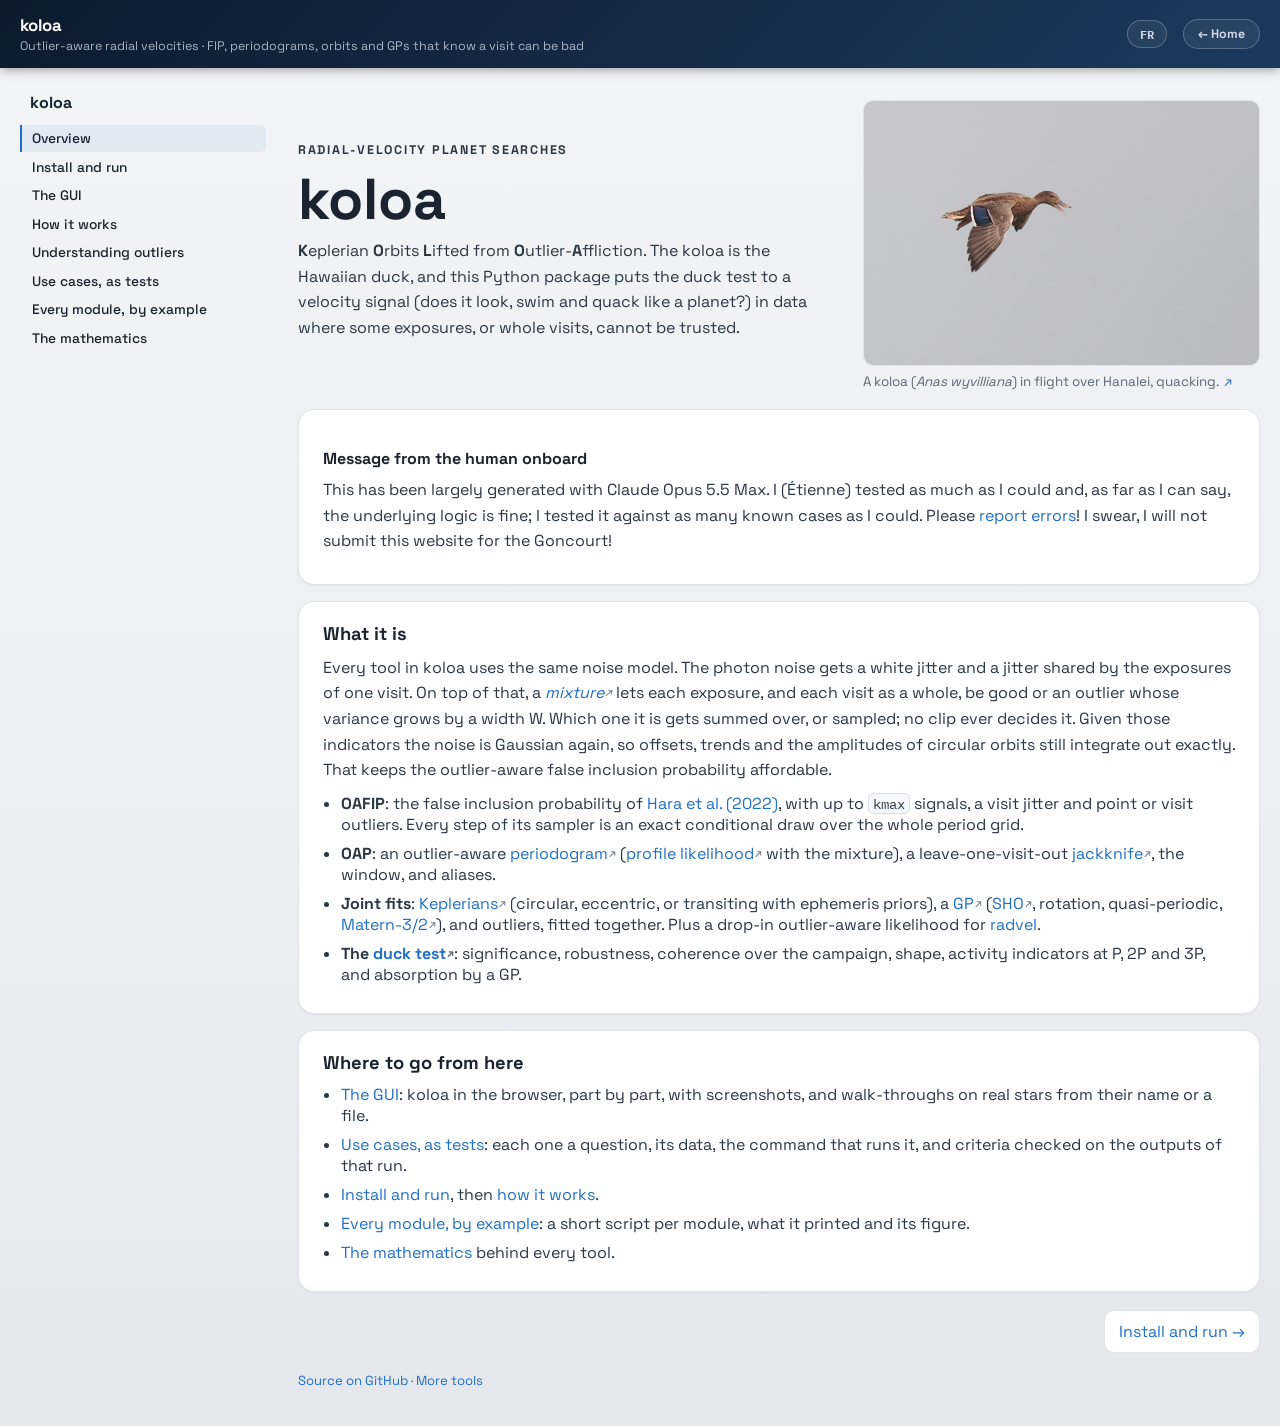
==== commit a1a78070: "LBL on the public spectra of the archives, in a tab of its own: the spectra fetched, lbl-rapide run " ====
--- a/docs/index.html
+++ b/docs/index.html
@@ -456,11 +456,12 @@
       <p>The server runs from the folder you start it in: relative paths (the archives folder, the report folder,
       your files) start there, and the page says where. It answers this machine only and runs nothing but koloa.
       After an update of koloa, start it again: the page and the server go together.</p>
-      <p>The page has four tabs. <b>Analysis</b> is one star: its name, its velocities, the quick FIP, the
+      <p>The page has five tabs. <b>Analysis</b> is one star: its name, its velocities, the quick FIP, the
       folds, a transit in TESS, the archives to gather and the detailed report. <b>Remembered targets</b> lists
       the results kept, each to be recalled as it was. <b>Batch FIP</b> runs the quick FIP of many files, one after
       the other, into a table. <b>Survey</b> starts from a sample of stars asked of SIMBAD, and makes their batch,
-      here or for a server. <b>New target</b>, at the top, empties the page as a new session would (a run that
+      here or for a server. <b>LBL</b> fetches the public spectra of a star from the archives (HARPS-N for now)
+      and runs LBL on them, its velocities then given to the analysis as a file. <b>New target</b>, at the top, empties the page as a new session would (a run that
       still runs goes on); <b>EN/FR</b> switches the language of the page, and it is kept.</p>
       <figure class="lecture-figure">
         <img class="shot" src="figures/gui/help.png" alt="A help bubble of the GUI, the explanation of the transit search">
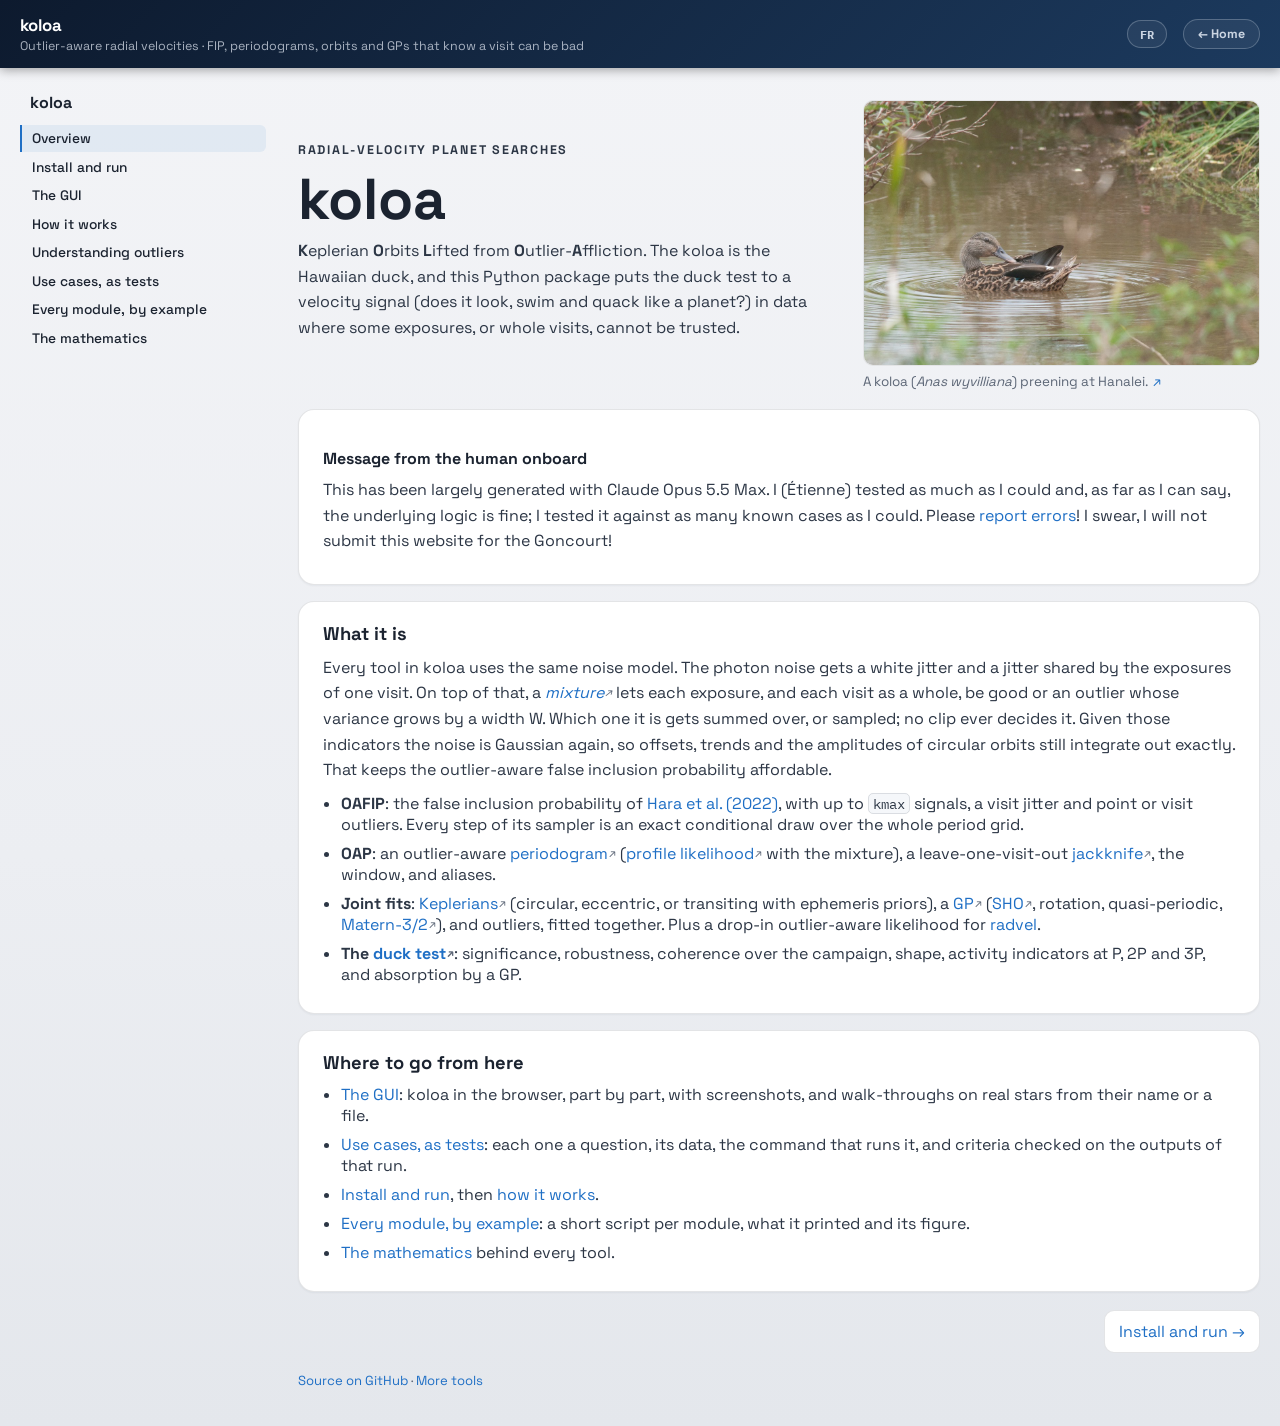
==== commit 94f8c176: "LBL on the spectra of SOPHIE, SPIRou, NIRPS and ESPRESSO too: each archive's files, a run per settin" ====
--- a/docs/index.html
+++ b/docs/index.html
@@ -460,8 +460,8 @@
       folds, a transit in TESS, the archives to gather and the detailed report. <b>Remembered targets</b> lists
       the results kept, each to be recalled as it was. <b>Batch FIP</b> runs the quick FIP of many files, one after
       the other, into a table. <b>Survey</b> starts from a sample of stars asked of SIMBAD, and makes their batch,
-      here or for a server. <b>LBL</b> fetches the public spectra of a star from the archives (HARPS-N for now)
-      and runs LBL on them, its velocities then given to the analysis as a file. <b>New target</b>, at the top, empties the page as a new session would (a run that
+      here or for a server. <b>LBL</b> fetches the public spectra of a star from the archives (HARPS-N, SOPHIE,
+      SPIRou, NIRPS, ESPRESSO) and runs LBL on them, its velocities then given to the analysis as a file. <b>New target</b>, at the top, empties the page as a new session would (a run that
       still runs goes on); <b>EN/FR</b> switches the language of the page, and it is kept.</p>
       <figure class="lecture-figure">
         <img class="shot" src="figures/gui/help.png" alt="A help bubble of the GUI, the explanation of the transit search">
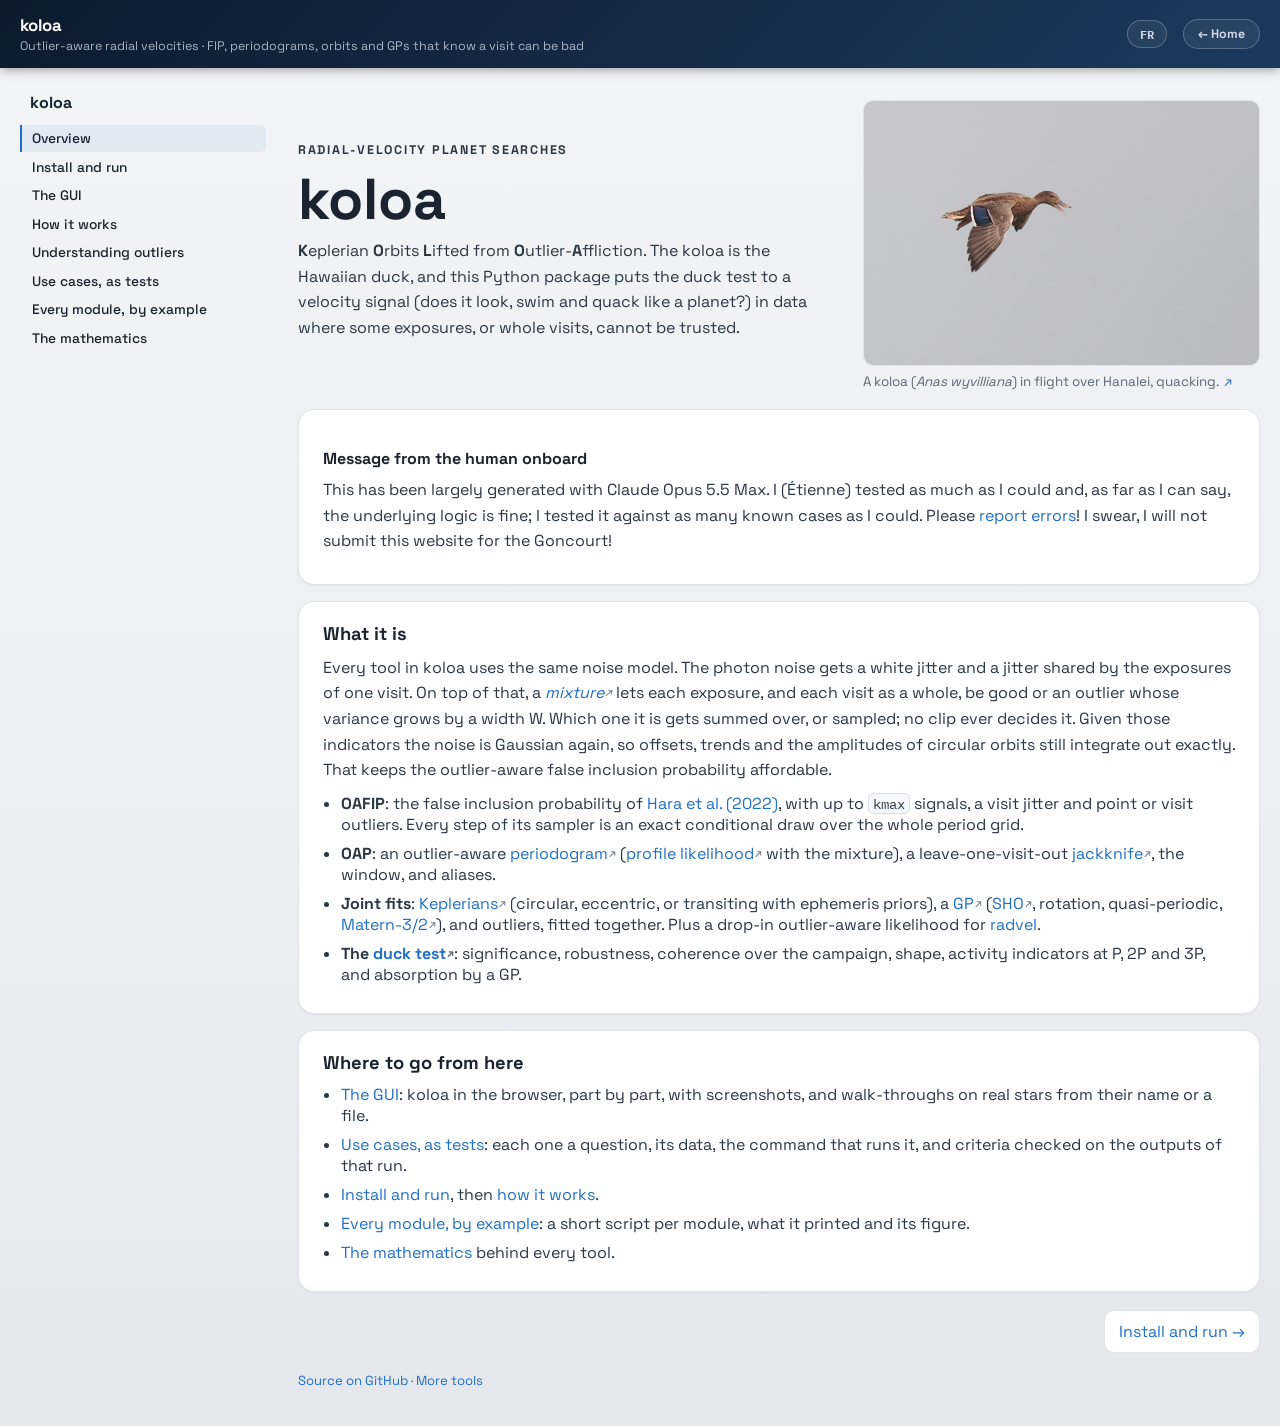
==== commit b64d449f: "LBL for many stars on a server: a package with the list of what it fetches, run_lbl.py, koloa-rvs an" ====
--- a/docs/index.html
+++ b/docs/index.html
@@ -456,12 +456,13 @@
       <p>The server runs from the folder you start it in: relative paths (the archives folder, the report folder,
       your files) start there, and the page says where. It answers this machine only and runs nothing but koloa.
       After an update of koloa, start it again: the page and the server go together.</p>
-      <p>The page has five tabs. <b>Analysis</b> is one star: its name, its velocities, the quick FIP, the
+      <p>The page has six tabs. <b>Analysis</b> is one star: its name, its velocities, the quick FIP, the
       folds, a transit in TESS, the archives to gather and the detailed report. <b>Remembered targets</b> lists
       the results kept, each to be recalled as it was. <b>Batch FIP</b> runs the quick FIP of many files, one after
       the other, into a table. <b>Survey</b> starts from a sample of stars asked of SIMBAD, and makes their batch,
       here or for a server. <b>LBL</b> fetches the public spectra of a star from the archives (HARPS-N, SOPHIE,
-      SPIRou, NIRPS, ESPRESSO) and runs LBL on them, its velocities then given to the analysis as a file. <b>New target</b>, at the top, empties the page as a new session would (a run that
+      SPIRou, NIRPS, ESPRESSO) and runs LBL on them, its velocities then given to the analysis as a file; <b>Batch
+      LBL</b> makes the same for many stars a package to run on a server, with the list of what it will fetch. <b>New target</b>, at the top, empties the page as a new session would (a run that
       still runs goes on); <b>EN/FR</b> switches the language of the page, and it is kept.</p>
       <figure class="lecture-figure">
         <img class="shot" src="figures/gui/help.png" alt="A help bubble of the GUI, the explanation of the transit search">
